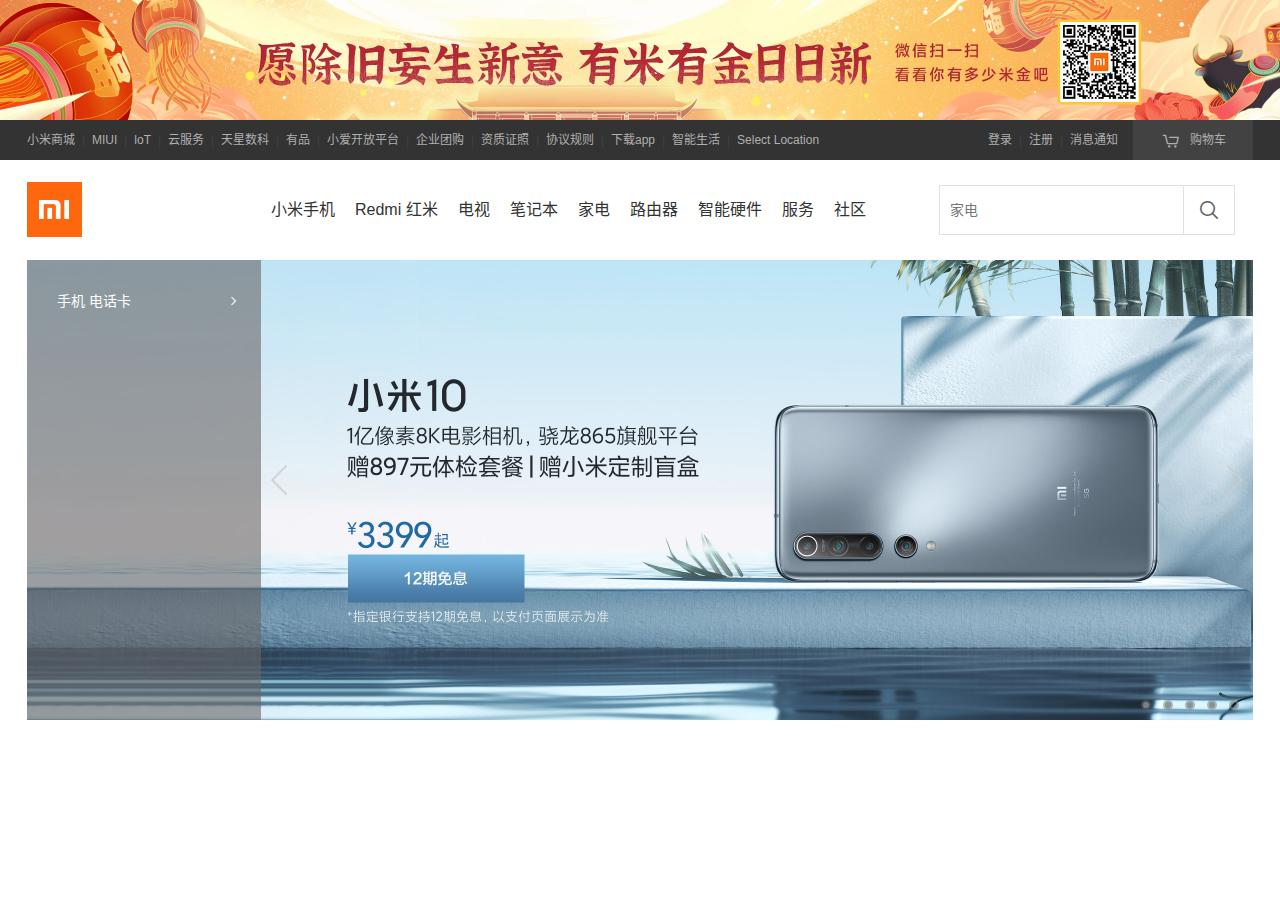
==== Practise/mi.com/index.html @ 64b7b9fe "mi.com模仿" ====
<!DOCTYPE html>
<html lang="zh-cn">
<head>
  <meta charset="UTF-8">
  <meta http-equiv="X-UA-Compatible" content="IE=edge">
  <meta name="viewport" content="width=device-width, initial-scale=1.0">
  <title>小米商城 - 小米11、Redmi Note 9、小米MIX Alpha，小米电视官方网站</title>
  <link rel="icon" href="http://s01.mifile.cn/favicon.ico" type="image/x-icon">
  <link rel="stylesheet" href="./assets/css/base.css"> 
  <link rel="stylesheet" href="./assets/css/header.css">
  <link rel="stylesheet" href="./assets/css/switch-img.css">
  <link rel="stylesheet" href="./assets/css/site-category.css">
</head>
<body>
<style>
  body{
  overflow-y: scroll;
}
</style>
  <!-- 网站顶部 -->
  <div class="header">
    <!-- 顶栏横幅 -->
    <div class="site-banners">
      <a href="javascript:void(0);"class="topbar-banners"></a>
    </div>
    <!--网站导航 -->
    <div class="site-topbar">
      <div class="container clearfix">
        <div class="topbar-nav">
          <a href="#">小米商城</a>
          <span>|</span>
          <a href="#">MIUI</a>
          <span>|</span>
          <a href="#">loT</a>
          <span>|</span>
          <a href="#">云服务</a>
          <span>|</span>
          <a href="#">天星数科</a>
          <span>|</span>
          <a href="#">有品</a>
          <span>|</span>
          <a href="#">小爱开放平台</a>
          <span>|</span>
          <a href="#">企业团购</a>
          <span>|</span>
          <a href="#">资质证照</a>
          <span>|</span>
          <a href="#">协议规则</a>
          <span>|</span>
          <a href="#" class="download-app">下载app
            <span>
              <img 
              src="./assets/images/download.png" 
              alt="download-app images"
              width="90"
              height="90"
              >
              小米商城APP
            </span>
          </a>
          <span>|</span>
          <a href="#">智能生活</a>
          <span>|</span>
          <a href="#">Select Location</a>
        </div>
        <div class="topbar-cart">
          <a href="#">
            <i class="iconfont">
              &#xe611;
            </i>
            购物车
          </a>
          <div class="cart-menu">
            <span>购物车中还没有商品，赶紧选购吧！</span>
          </div>
        </div>
        <div class="topbar-info">
          <a href="#">登录</a>
          <span>|</span>
          <a href="#">注册</a>
          <span>|</span>
          <a href="#">消息通知</a>
        </div>
      </div>
    </div>
    <!-- 网站logo及产品展示 -->
    <div class="site-header">
      <div class="container clearfix">
        <div class="site-logo">
          <a href="#" title="logo"></a>
        </div>
        <div class="header-nav">
          <ul class="nav-list clearfix">
            <li class="empty-item">
              <div class="site-category">
                <ul class="category-list">
                  <li class="category-item">
                    <a href="#" class="clearfix">手机 电话卡 
                      <i class="iconfont">&#xe65b;</i>
                    </a>
                    
                  </li>
                </ul>
              </div>
            </li>
            <li class="nav-item">
              <a href="#" class="link">小米手机</a>
              <div class="children-item">
                <div class="container">
                  <ul class="children-list">
                    <li class="child-item">
                      <a href="#">
                        <div class="child-img">
                          <img src="./assets/images/963679eaf3937351e154600ab3448460.webp" alt="">
                        </div>
                        <div class="child-text">
                          小米11
                        </div>
                        <div class="child-prices">
                          3999元起
                        </div>
                      </a>
                    </li>
                    <li class="child-item">
                      <a href="#">
                        <div class="child-img">
                          <img src="./assets/images/b11742a0be47f9d97bb6a13ea580018d.webp" alt="">
                        </div>
                        <div class="child-text">
                          小米10至尊版
                        </div>
                        <div class="child-prices">
                          5299元起
                        </div>
                      </a>
                    </li>
                    <li class="child-item">
                      <a href="#">
                        <div class="child-img">
                          <img src="./assets/images/a4a76ee684e51f0ee531ef3dc7f0aeaf.webp" alt="">
                        </div>
                        <div class="child-text">
                          小米10
                        </div>
                        <div class="child-prices">
                          3399元起
                        </div>
                      </a>
                    </li>
                    <li class="child-item">
                      <a href="#">
                        <div class="child-img">
                          <img src="./assets/images/3bf20f1df3f2e22c5b29ff07634f3c59.webp" alt="">
                        </div>
                        <div class="child-text">
                          小米10青春版5G
                        </div>
                        <div class="child-prices">
                          2099元起
                        </div>
                      </a>
                    </li>
                    <li class="child-item">
                      <a href="#">
                        <div class="child-img">
                          <img src="./assets/images/5d19da60f9f62eb2aa5dcdbd7df19f0f.webp" alt="">
                        </div>
                        <div class="child-text">
                          小米MIX Alpha
                        </div>
                        <div class="child-prices">
                          19999元起
                        </div>
                      </a>
                    </li>
                  </ul>
                </div>
              </div>
            </li>
            <li class="nav-item">
              <a href="#" class="link">Redmi 红米</a>
              <div class="children-item">
                <div class="container">
                  <ul class="children-list">
                    <li class="child-item">
                      <a href="#">
                        <div class="child-img">
                          <img src="./assets/images/584add2c9cfdb9eefe7b642bf191773a.webp" alt="">
                        </div>
                        <div class="child-text">
                          Redmi Note 9 系列
                        </div>
                        <div class="child-prices">
                          999元起
                        </div>
                      </a>
                    </li>
                    <li class="child-item">
                      <a href="#">
                        <div class="child-img">
                          <img src="./assets/images/81808cd191332114f44d8d0cb0d0813a.webp" alt="">
                        </div>
                        <div class="child-text">
                          Redmi K30S 至尊纪念版
                        </div>
                        <div class="child-prices">
                          2599元起
                        </div>
                      </a>
                    </li>
                    <li class="child-item">
                      <a href="#">
                        <div class="child-img">
                          <img src="./assets/images/31d0dc82068abcaa46464b4baa9fbbdf.webp" alt="">
                        </div>
                        <div class="child-text">
                          Redmi K30 至尊纪念版
                        </div>
                        <div class="child-prices">
                          1999元起
                        </div>
                      </a>
                    </li>
                    <li class="child-item">
                      <a href="#">
                        <div class="child-img">
                          <img src="./assets/images/7bd1b02e0329bd5c41d193f01349f991.webp" alt="">
                        </div>
                        <div class="child-text">
                          Redmi 9A
                        </div>
                        <div class="child-prices">
                          499元起
                        </div>
                      </a>
                    </li>
                    <li class="child-item">
                      <a href="#">
                        <div class="child-img">
                          <img src="./assets/images/cff2977b8aab1e43b94b2f00083f4ae1.webp" alt="">
                        </div>
                        <div class="child-text">
                          Redmi K30 系列
                        </div>
                        <div class="child-prices">
                          1299元起
                        </div>
                      </a>
                    </li>
                    <li class="child-item">
                      <a href="#">
                        <div class="child-img">
                          <img src="./assets/images/6a6548361871303764d6c66142074524.webp" alt="">
                        </div>
                        <div class="child-text">
                          Redmi 10X
                        </div>
                        <div class="child-prices">
                          999元起
                        </div>
                      </a>
                    </li>
                  </ul>
                </div>
              </div>
            </li>
            <li class="nav-item">
              <a href="#" class="link">电视</a>
              <div class="children-item">
                <div class="container">
                  <ul class="children-list">
                    <li class="child-item">
                      <a href="#">
                        <div class="child-img">
                          <img src="./assets/images/584add2c9cfdb9eefe7b642bf191773a.webp" alt="">
                        </div>
                        <div class="child-text">
                          Redmi Note 9 系列
                        </div>
                        <div class="child-prices">
                          999元起
                        </div>
                      </a>
                    </li>
                    <li class="child-item">
                      <a href="#">
                        <div class="child-img">
                          <img src="./assets/images/81808cd191332114f44d8d0cb0d0813a.webp" alt="">
                        </div>
                        <div class="child-text">
                          Redmi K30S 至尊纪念版
                        </div>
                        <div class="child-prices">
                          2599元起
                        </div>
                      </a>
                    </li>
                    <li class="child-item">
                      <a href="#">
                        <div class="child-img">
                          <img src="./assets/images/31d0dc82068abcaa46464b4baa9fbbdf.webp" alt="">
                        </div>
                        <div class="child-text">
                          Redmi K30 至尊纪念版
                        </div>
                        <div class="child-prices">
                          1999元起
                        </div>
                      </a>
                    </li>
                    <li class="child-item">
                      <a href="#">
                        <div class="child-img">
                          <img src="./assets/images/7bd1b02e0329bd5c41d193f01349f991.webp" alt="">
                        </div>
                        <div class="child-text">
                          Redmi 9A
                        </div>
                        <div class="child-prices">
                          499元起
                        </div>
                      </a>
                    </li>
                    <li class="child-item">
                      <a href="#">
                        <div class="child-img">
                          <img src="./assets/images/cff2977b8aab1e43b94b2f00083f4ae1.webp" alt="">
                        </div>
                        <div class="child-text">
                          Redmi K30 系列
                        </div>
                        <div class="child-prices">
                          1299元起
                        </div>
                      </a>
                    </li>
                    <li class="child-item">
                      <a href="#">
                        <div class="child-img">
                          <img src="./assets/images/6a6548361871303764d6c66142074524.webp" alt="">
                        </div>
                        <div class="child-text">
                          Redmi 10X
                        </div>
                        <div class="child-prices">
                          999元起
                        </div>
                      </a>
                    </li>
                  </ul>
                </div>
              </div>
            </li>
            <li class="nav-item">
              <a href="#" class="link">笔记本</a>
              <div class="children-item">
                <div class="container">
                  <ul class="children-list">
                    <li class="child-item">
                      <a href="#">
                        <div class="child-img">
                          <img src="./assets/images/584add2c9cfdb9eefe7b642bf191773a.webp" alt="">
                        </div>
                        <div class="child-text">
                          Redmi Note 9 系列
                        </div>
                        <div class="child-prices">
                          999元起
                        </div>
                      </a>
                    </li>
                    <li class="child-item">
                      <a href="#">
                        <div class="child-img">
                          <img src="./assets/images/81808cd191332114f44d8d0cb0d0813a.webp" alt="">
                        </div>
                        <div class="child-text">
                          Redmi K30S 至尊纪念版
                        </div>
                        <div class="child-prices">
                          2599元起
                        </div>
                      </a>
                    </li>
                    <li class="child-item">
                      <a href="#">
                        <div class="child-img">
                          <img src="./assets/images/31d0dc82068abcaa46464b4baa9fbbdf.webp" alt="">
                        </div>
                        <div class="child-text">
                          Redmi K30 至尊纪念版
                        </div>
                        <div class="child-prices">
                          1999元起
                        </div>
                      </a>
                    </li>
                    <li class="child-item">
                      <a href="#">
                        <div class="child-img">
                          <img src="./assets/images/7bd1b02e0329bd5c41d193f01349f991.webp" alt="">
                        </div>
                        <div class="child-text">
                          Redmi 9A
                        </div>
                        <div class="child-prices">
                          499元起
                        </div>
                      </a>
                    </li>
                    <li class="child-item">
                      <a href="#">
                        <div class="child-img">
                          <img src="./assets/images/cff2977b8aab1e43b94b2f00083f4ae1.webp" alt="">
                        </div>
                        <div class="child-text">
                          Redmi K30 系列
                        </div>
                        <div class="child-prices">
                          1299元起
                        </div>
                      </a>
                    </li>
                    <li class="child-item">
                      <a href="#">
                        <div class="child-img">
                          <img src="./assets/images/6a6548361871303764d6c66142074524.webp" alt="">
                        </div>
                        <div class="child-text">
                          Redmi 10X
                        </div>
                        <div class="child-prices">
                          999元起
                        </div>
                      </a>
                    </li>
                  </ul>
                </div>
              </div>
            </li>
            <li class="nav-item">
              <a href="#" class="link">家电</a>
              <div class="children-item">
                <div class="container">
                  <ul class="children-list">
                    <li class="child-item">
                      <a href="#">
                        <div class="child-img">
                          <img src="./assets/images/584add2c9cfdb9eefe7b642bf191773a.webp" alt="">
                        </div>
                        <div class="child-text">
                          Redmi Note 9 系列
                        </div>
                        <div class="child-prices">
                          999元起
                        </div>
                      </a>
                    </li>
                    <li class="child-item">
                      <a href="#">
                        <div class="child-img">
                          <img src="./assets/images/81808cd191332114f44d8d0cb0d0813a.webp" alt="">
                        </div>
                        <div class="child-text">
                          Redmi K30S 至尊纪念版
                        </div>
                        <div class="child-prices">
                          2599元起
                        </div>
                      </a>
                    </li>
                    <li class="child-item">
                      <a href="#">
                        <div class="child-img">
                          <img src="./assets/images/31d0dc82068abcaa46464b4baa9fbbdf.webp" alt="">
                        </div>
                        <div class="child-text">
                          Redmi K30 至尊纪念版
                        </div>
                        <div class="child-prices">
                          1999元起
                        </div>
                      </a>
                    </li>
                    <li class="child-item">
                      <a href="#">
                        <div class="child-img">
                          <img src="./assets/images/7bd1b02e0329bd5c41d193f01349f991.webp" alt="">
                        </div>
                        <div class="child-text">
                          Redmi 9A
                        </div>
                        <div class="child-prices">
                          499元起
                        </div>
                      </a>
                    </li>
                    <li class="child-item">
                      <a href="#">
                        <div class="child-img">
                          <img src="./assets/images/cff2977b8aab1e43b94b2f00083f4ae1.webp" alt="">
                        </div>
                        <div class="child-text">
                          Redmi K30 系列
                        </div>
                        <div class="child-prices">
                          1299元起
                        </div>
                      </a>
                    </li>
                    <li class="child-item">
                      <a href="#">
                        <div class="child-img">
                          <img src="./assets/images/6a6548361871303764d6c66142074524.webp" alt="">
                        </div>
                        <div class="child-text">
                          Redmi 10X
                        </div>
                        <div class="child-prices">
                          999元起
                        </div>
                      </a>
                    </li>
                  </ul>
                </div>
              </div>
            </li>
            <li class="nav-item">
              <a href="#" class="link">路由器</a>
              <div class="children-item">
                <div class="container">
                  <ul class="children-list">
                    <li class="child-item">
                      <a href="#">
                        <div class="child-img">
                          <img src="./assets/images/584add2c9cfdb9eefe7b642bf191773a.webp" alt="">
                        </div>
                        <div class="child-text">
                          Redmi Note 9 系列
                        </div>
                        <div class="child-prices">
                          999元起
                        </div>
                      </a>
                    </li>
                    <li class="child-item">
                      <a href="#">
                        <div class="child-img">
                          <img src="./assets/images/81808cd191332114f44d8d0cb0d0813a.webp" alt="">
                        </div>
                        <div class="child-text">
                          Redmi K30S 至尊纪念版
                        </div>
                        <div class="child-prices">
                          2599元起
                        </div>
                      </a>
                    </li>
                    <li class="child-item">
                      <a href="#">
                        <div class="child-img">
                          <img src="./assets/images/31d0dc82068abcaa46464b4baa9fbbdf.webp" alt="">
                        </div>
                        <div class="child-text">
                          Redmi K30 至尊纪念版
                        </div>
                        <div class="child-prices">
                          1999元起
                        </div>
                      </a>
                    </li>
                    <li class="child-item">
                      <a href="#">
                        <div class="child-img">
                          <img src="./assets/images/7bd1b02e0329bd5c41d193f01349f991.webp" alt="">
                        </div>
                        <div class="child-text">
                          Redmi 9A
                        </div>
                        <div class="child-prices">
                          499元起
                        </div>
                      </a>
                    </li>
                    <li class="child-item">
                      <a href="#">
                        <div class="child-img">
                          <img src="./assets/images/cff2977b8aab1e43b94b2f00083f4ae1.webp" alt="">
                        </div>
                        <div class="child-text">
                          Redmi K30 系列
                        </div>
                        <div class="child-prices">
                          1299元起
                        </div>
                      </a>
                    </li>
                    <li class="child-item">
                      <a href="#">
                        <div class="child-img">
                          <img src="./assets/images/6a6548361871303764d6c66142074524.webp" alt="">
                        </div>
                        <div class="child-text">
                          Redmi 10X
                        </div>
                        <div class="child-prices">
                          999元起
                        </div>
                      </a>
                    </li>
                  </ul>
                </div>
              </div>
            </li>
            <li class="nav-item">
              <a href="#" class="link">智能硬件</a>
              <div class="children-item">
                <div class="container">
                  <ul class="children-list">
                    <li class="child-item">
                      <a href="#">
                        <div class="child-img">
                          <img src="./assets/images/584add2c9cfdb9eefe7b642bf191773a.webp" alt="">
                        </div>
                        <div class="child-text">
                          Redmi Note 9 系列
                        </div>
                        <div class="child-prices">
                          999元起
                        </div>
                      </a>
                    </li>
                    <li class="child-item">
                      <a href="#">
                        <div class="child-img">
                          <img src="./assets/images/81808cd191332114f44d8d0cb0d0813a.webp" alt="">
                        </div>
                        <div class="child-text">
                          Redmi K30S 至尊纪念版
                        </div>
                        <div class="child-prices">
                          2599元起
                        </div>
                      </a>
                    </li>
                    <li class="child-item">
                      <a href="#">
                        <div class="child-img">
                          <img src="./assets/images/31d0dc82068abcaa46464b4baa9fbbdf.webp" alt="">
                        </div>
                        <div class="child-text">
                          Redmi K30 至尊纪念版
                        </div>
                        <div class="child-prices">
                          1999元起
                        </div>
                      </a>
                    </li>
                    <li class="child-item">
                      <a href="#">
                        <div class="child-img">
                          <img src="./assets/images/7bd1b02e0329bd5c41d193f01349f991.webp" alt="">
                        </div>
                        <div class="child-text">
                          Redmi 9A
                        </div>
                        <div class="child-prices">
                          499元起
                        </div>
                      </a>
                    </li>
                    <li class="child-item">
                      <a href="#">
                        <div class="child-img">
                          <img src="./assets/images/cff2977b8aab1e43b94b2f00083f4ae1.webp" alt="">
                        </div>
                        <div class="child-text">
                          Redmi K30 系列
                        </div>
                        <div class="child-prices">
                          1299元起
                        </div>
                      </a>
                    </li>
                    <li class="child-item">
                      <a href="#">
                        <div class="child-img">
                          <img src="./assets/images/6a6548361871303764d6c66142074524.webp" alt="">
                        </div>
                        <div class="child-text">
                          Redmi 10X
                        </div>
                        <div class="child-prices">
                          999元起
                        </div>
                      </a>
                    </li>
                  </ul>
                </div>
              </div>
            </li>
            <li class="nav-item">
              <a href="#" class="link">服务</a>
            </li>
            <li class="nav-item">
              <a href="#" class="link">社区</a>
            </li>
          </ul>
        </div>
        <div class="header-search">
          <form action="#" class="search-bar">
            <input type="search" name="search" id="search" class="search-input" placeholder="家电" autocomplete="off">
            <a href="#">
              <label for="" class="search-button">
                <i class="iconfont">&#xe63c;</i>
              </label>  
            </a>
            <div class="search-keyword">
              <ul>
                <li><a href="#">小米11</a></li>
                <li><a href="#">小米手机</a></li>
                <li><a href="#">洗衣机</a></li>
                <li><a href="#">投影仪</a></li>
                <li><a href="#">扫地机器人</a></li>
              </ul>
            </div>
          </form>
        </div>
      </div>
    </div>
  </div>

  <!-- 网页主体 -->
  <div class="main">
    <div class="container clearfix">
      <div class="switch-img clearfix">
        <input type="radio" name="toggle" id="toggle-1" class="toggle" checked>
        <input type="radio" name="toggle" id="toggle-2" class="toggle">
        <input type="radio" name="toggle" id="toggle-3" class="toggle">
        <input type="radio" name="toggle" id="toggle-4" class="toggle">
        <input type="radio" name="toggle" id="toggle-5" class="toggle">

        <label for="toggle-5" class="left button-1"></label>
        <label for="toggle-1" class="left button-2"></label>
        <label for="toggle-2" class="left button-3"></label>
        <label for="toggle-3" class="left button-4"></label>
        <label for="toggle-4" class="left button-5"></label>
        
        <label for="toggle-2" class="right button-1"></label>
        <label for="toggle-3" class="right button-2"></label>
        <label for="toggle-4" class="right button-3"></label>
        <label for="toggle-5" class="right button-4"></label>
        <label for="toggle-1" class="right button-5"></label>
        
        <div class="btn-group">
          <label for="toggle-1" class="switch-btn sw-btn1"></label>
          <label for="toggle-2" class="switch-btn sw-btn2"></label>
          <label for="toggle-3" class="switch-btn sw-btn3"></label>
          <label for="toggle-4" class="switch-btn sw-btn4"></label>
          <label for="toggle-5" class="switch-btn sw-btn5"></label>
        </div>
        <div class="view">
          <a href="#"><img src="./assets/images/066e8880273dfd5d64df62adb0d2206f.jpg" alt=""></a>
          <a href="#"><img src="./assets/images/85fe83512254832000635fb15f048df5.webp" alt=""></a>
          <a href="#"><img src="./assets/images/aebcb8f7d8c6ddaa754bfbb701a38cbf.webp" alt=""></a>
          <a href="#"><img src="./assets/images/28ce93203d5a18c2e8530a47992c55f4.webp" alt=""></a>
          <a href="#"><img src="./assets/images/306db5066363ec97f9fe87e532f74a6d.webp" alt=""></a>
        </div>
      </div>
    </div>
  </div>
</body>
</html>
---- Practise/mi.com/assets/css/base.css ----
body {
  margin: 0;
  font: 14px/1.5 Helvetica Neue,Helvetica,Arial,Microsoft Yahei,Hiragino Sans GB,Heiti SC,WenQuanYi Micro Hei,sans-serif;  
  background-color: #fff;
  color: #333;
  min-width: 1226px;
}

.container {
  width: 1226px;
  margin: 0 auto;
}

ul, li {
  padding: 0;
  margin: 0;
  list-style: none;
}

a {
  text-decoration: none;
  color: rgba(0, 0, 0, 0);
}

a:hover {
  text-decoration: none;
}

a:active,a:hover{
  outline: 0;
}

.clearfix::after,
.clearfix::before {
  content: '';
  display: table;
  clear: both;
}

@font-face {
  font-family: 'iconfont';
  src: url('../iconfont/iconfont.eot');
  src: url('../iconfont/?#iefix') format('embedded-opentype'),
      url('../iconfont/iconfont.woff2') format('woff2'),
      url('../iconfont/iconfont.woff') format('woff'),
      url('../iconfont/iconfont.ttf') format('truetype'),
      url('../iconfont/iconfont.svg#iconfont') format('svg');
}
.iconfont {
  font-family: "iconfont" !important;
  font-style: normal;
  font-size: inherit;
}
---- Practise/mi.com/assets/css/header.css ----
.site-banners{
  position: relative;
  width: 100%;
  height: 120px;
}
.site-banners .topbar-banners{
  position: absolute;
  width: 100%;
  height: 120px;
  background-image: url(../images/49aa1df3471f88dd2235db8a40785977.jpg);
  background-repeat: no-repeat;
  background-size: auto 120px;
  background-position: 50%;
}

.site-topbar{
  position: relative;
  z-index: 30;
  height: 40px;
  color: #b0b0b0;
  background-color: #333;
  font-size: 12px;
}
.topbar-nav{
  float: left;
  height: 40px;
  line-height: 40px;
}
.topbar-nav a,
.topbar-info a{
  color: #b0b0b0;
  display: inline-block;
  line-height: 40px;
}
.topbar-nav a:hover,
.topbar-info a:hover{
  color: #fff;
}
.topbar-nav span,
.topbar-info span{
  margin: 0.3em;
  color: #424242;
}
.download-app{
  position: relative;
}
.download-app::before{
  content: "";
  display: none;
  position: absolute;
  bottom: 0;
  left: 50%;
  width: 0;
  height: 0;
  margin-left: -8px;
  border-width: 0 8px 8px;
  border-style: solid;
  border-color: rgba(0,0,0,0) rgba(0,0,0,0) #fff;
}
.download-app:hover::before{
  display: block;
}
.download-app span{
  position: absolute;
  top: 40px;
  left: 50%;
  width: 124px;
  height: 0;
  background-color: #fff;
  margin-left: -55px;
  box-shadow: 0 1px 5px #aaa;
  text-align: center;
  font-size: 14px;
  color: #333;
  line-height: 1;
  overflow: hidden;
  transition: height .3s;
}
.download-app:hover span{
  height: 148px;
  overflow: visible;
}
.download-app span img{
  display: block;
  margin: 18px auto 12px;
}

.topbar-info{
  float: right;
  height: 40px;
  line-height: 40px;
}

.topbar-cart{
  position: relative;
  float: right;
  width: 120px;
  height: 40px;
  margin-left: 15px;
  line-height: 40px;
}
.topbar-cart a{
  position: relative;
  z-index: 30px;
  display: block;
  height: 40px;
  text-align: center;
  color: #b0b0b0;
  background-color: #424242;
  transition: all .2s;
}
.topbar-cart a:hover{
  color: #ff6700;
  background-color: #fff;
}
.topbar-cart i{
  margin-right: 4px;
  font-size: 20px;
  line-height: 20px;
  vertical-align: -4px;
}
.cart-menu{
  width: 316px;
  height: 0;
  text-align: center;
  position: absolute;
  right: 0;
  transition: all .3s;
  box-shadow: 0 2px 10px rgb(0 0 0 / 15%);
  overflow: hidden;
}
.topbar-cart a:hover ~ .cart-menu{
  height: 100px;
  color: #333;
}
.cart-menu span{
  display: block;
  padding: 20px 0 20px;
  margin: 0 20px 20px 20px;
}

.site-header{
  position: relative;
  z-index: 20;
}
.site-logo{
  float: left;
  width: 62px;
  height: 55px;
  margin-top: 22px;
}
.site-logo a{
  position: relative;
  display: block;
  width: 55px;
  height: 55px;
  background-color: #ff670f;
  overflow: hidden;
}
.site-logo a::before,
.site-logo a::after{
  content: "";
  display: block;
  width: 55px;
  height: 55px;
  position: absolute;
  top: 0;
  left: 0;
  transition: all .3s;
}
.site-logo a::before{
  background: url(../images/mi-home.png) no-repeat 50% 50%;
  opacity: 1;
  margin-left: -55px;
}
.site-logo a::after{
  background: url(../images/mi-logo.png) no-repeat 50% 50%;
  opacity: 1;
}

.site-logo a:hover::before{
  margin-left: 0px;
}
.site-logo a:hover::after{
  margin-left: +55px;
}

.header-nav{
  float: left;
  width: 850px;
}
.nav-list{
  float: left;
  width: 820px;
  height: 88px;
  margin: 0;
  padding: 12px 0 0 30px;
  font-size: 16px;
}
.empty-item,
.nav-item{
  float: left;
  vertical-align: top;
}
.empty-item{
  width: 142px;
  height: 88px;
}
.link{
  display: block;
  padding: 26px 10px 38px;
  color: #333;
  transition: color .3s;
}
.link:hover{
  color: #ff670f;
}
.children-item{
  display: block;
  position: absolute;
  z-index: 20;
  top: 100px;
  left: 0;
  width: 100%;
  height: 0;
  box-shadow: 0 0 0 rgb(0 0 0 / 0%);
  transition: all .3s;
  overflow: hidden;
  background-color: #fff;
}
.nav-item:hover .children-item{
  border-top: 1px solid #e0e0e0;
  box-shadow: 0 3px 4px rgb(0 0 0 / 18%);
  height: 229px;
}
.children-list{
  font-size: 12px;
}
.child-item{
  position: relative;
  float: left;
  width: 180px;
  padding: 35px 12px 0;
  text-align: center;
}
.child-item a{
  color: #757575;
}
.child-img{
  width: 160px;
  height: 110px;
  margin: 0 auto 16px;
  text-align: center;
}
.child-img img{
  width: 160px;
  height: 110px;
}
.child-text{
  margin: 0;
  line-height: 20px;
}
.child-prices{
  margin: 0;
  line-height: 20px;
  color: #ff6700;
}
.child-item::before{
  content: "";
  position: absolute;
  left: 0;
  top: 35px;
  z-index: 1;
  width: 1px;
  height: 100px;
  background-color: #e0e0e0;
}
.child-item:first-child::before{
  background-color: rgb(0 0 0 / 0%);
}
.header-search{
  float: left;
  width: 296px;
  margin-top: 25px;
}
.search-bar{
  position: relative;
  width: 296px;
  height: 50px;
  z-index: 20px;
}
.search-input,
.search-button{
  position: absolute;
  top: 0;
  border: 1px solid #e0e0e0;
  outline: 0;
  transition: all .3s;
}
.search-input{
  z-index: 1;
  width: 223px;
  height: 48px;
  padding: 0 10px;
  font-size: 14px;
  line-height: 48px;
  right: 51px;
  box-sizing: content-box;
}
.search-button{
  z-index: 2;
  width: 52px;
  height: 50px;
  font-size: 24px;
  line-height: 46px;
  padding: 1px 6px;
  background-color: #fff;
  color: #616161;
  right: 0;
  box-sizing: border-box;
  text-align: center;
}
.search-button:hover{
  background-color: #ff6700;
  color: #fff;
}
.search-input:hover,
.search-bar .search-input:hover ~ a .search-button{
  border-color: rgb(176, 176, 176);
}
.search-input:focus,
.search-bar .search-input:focus ~ a .search-button,
.search-bar .search-input:focus ~ .search-keyword{
  border-color: #ff6700;
}
.search-keyword{
  position: absolute;
  z-index: 20;
  left: 0;
  top: 50px;
  border: 1px solid #e0e0e0;
  border-top: 0;
  background-color: #fff;
  width: 243px;
  display: none;
}
.search-keyword a{
  color: #424242;
  font-size: 12px;
  display: block;
  padding: 6px 15px;
  position: relative;
  z-index: 40;
}
.search-keyword a:hover{
  background-color: #FAFAFA;
}
.search-input:focus ~ .search-keyword{
  display: block;
}
---- Practise/mi.com/assets/css/switch-img.css ----
.switch-img{
  position: relative;
  z-index: 10;
}
.view{
  height: 460px;
}
.view img{
  width: 1226px;
  height: 460px;
  position: absolute;
  top: 0;
  left: 0;
  opacity: 0;
  transition: 1s;
}
.toggle{
  display: none;
}
.btn-group{
  position: absolute;
  z-index: 20;
  right: 10px;
  top: 435px;
}
.switch-btn{
  display: inline-block;
  width: 6px;
  height: 6px;
  border: 2px solid #fff;
  border-color: hsla(0, 0%, 100%, .3);
  background-color: rgba(0, 0, 0, .4);
  border-radius: 999px;
  margin: 0 4px;
  opacity: 1;
  cursor: pointer;
}
.left,
.right{
  display: none;
  width: 40px;
  height: 70px;
  box-sizing: border-box;
  position: absolute;
  top: 40%;
  z-index: 10;
  cursor: pointer;
}
.left{
  left: 234px;
  background: url("../images/icon-slides.png") no-repeat -84px 50%;
  background-clip: content-box;
}
.right{
  right: 0;
  background: url("../images/icon-slides.png") no-repeat -125px 50%;
  background-clip: content-box;
}
.left:hover{
  background-position: 0 50%;
}
.right:hover{
  background-position: -42px 50%;
}

#toggle-1:checked~.view a:nth-child(1) img {
  opacity: 1;
}

#toggle-2:checked~.view a:nth-child(2) img {
  opacity: 1;
}

#toggle-3:checked~.view a:nth-child(3) img {
  opacity: 1;
}

#toggle-4:checked~.view a:nth-child(4) img {
  opacity: 1;
}

#toggle-5:checked~.view a:nth-child(5) img {
  opacity: 1;
}

#toggle-1:checked~.button-1{
  display: block;
}
#toggle-2:checked~.button-2{
  display: block;
}
#toggle-3:checked~.button-3{
  display: block;
}
#toggle-4:checked~.button-4{
  display: block;
}
#toggle-5:checked~.button-5{
  display: block;
}
#toggle-6:checked~.button-6{
  display: block;
}

.switch-btn:hover{
  background-color: hsla(0, 0%, 100%, .4);
  border-color: rgba(0, 0, 0, .4);
}

#toggle-1:checked ~ .btn-group .sw-btn1{
  background-color: hsla(0, 0%, 100%, .4);
  border-color: rgba(0, 0, 0, .4);
}
#toggle-2:checked ~ .btn-group .sw-btn2{
  background-color: hsla(0, 0%, 100%, .4);
  border-color: rgba(0, 0, 0, .4);
}
#toggle-3:checked ~ .btn-group .sw-btn3{
  background-color: hsla(0, 0%, 100%, .4);
  border-color: rgba(0, 0, 0, .4);
}
#toggle-4:checked ~ .btn-group .sw-btn4{
  background-color: hsla(0, 0%, 100%, .4);
  border-color: rgba(0, 0, 0, .4);
}
#toggle-5:checked ~ .btn-group .sw-btn5{
  background-color: hsla(0, 0%, 100%, .4);
  border-color: rgba(0, 0, 0, .4);
}
---- Practise/mi.com/assets/css/site-category.css ----
.empty-item{
  position: relative;
}
.site-category{
  position: absolute;
  top: 88px;
  left: -92px;
  z-index: 20;
  width: 234px;
  height: 460px;
  font-size: 14px;
}
.category-list{
  height: 420px;
  border: 0;
  color: #fff;
  background: rgba(105, 101, 101, .6);
  padding: 20px 0;
}
.category-item a{
  display: block;
  height: 42px;
  color: #fff;
  padding-left: 30px;
  line-height: 42px;
  background-color: rgba(0, 0, 0, 0);
  transition: background-color .2s;
}
.category-item a i{
  float: right;
  margin-right: 20px;
  font-size: 16px;
}
.category-item a:hover{
  background-color: #ff6700;
}
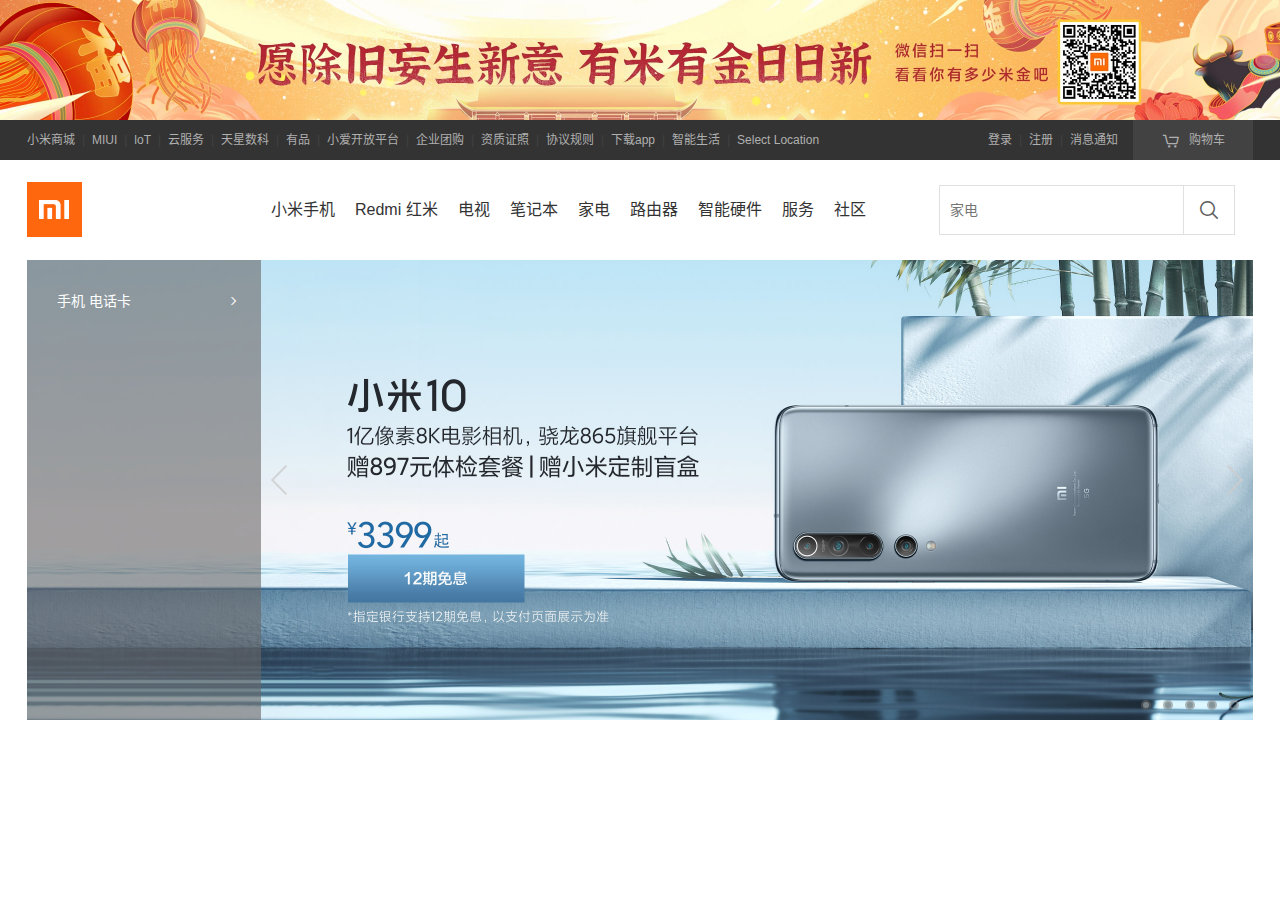
==== commit 98bcb998: "âtopbar-cart bug" ====
--- a/Practise/mi.com/index.html
+++ b/Practise/mi.com/index.html
@@ -65,14 +65,12 @@
         </div>
         <div class="topbar-cart">
           <a href="#">
-            <i class="iconfont">
-              &#xe611;
-            </i>
-            购物车
+            <i class="iconfont">&#xe611;</i>
+            <span>购物车</span> 
+            <div class="cart-menu">
+              <span>购物车中还没有商品，赶紧选购吧！</span>
+            </div>
           </a>
-          <div class="cart-menu">
-            <span>购物车中还没有商品，赶紧选购吧！</span>
-          </div>
         </div>
         <div class="topbar-info">
           <a href="#">登录</a>
@@ -95,7 +93,8 @@
               <div class="site-category">
                 <ul class="category-list">
                   <li class="category-item">
-                    <a href="#" class="clearfix">手机 电话卡 
+                    <a href="#" class="clearfix">
+                      <span>手机 电话卡</span>  
                       <i class="iconfont">&#xe65b;</i>
                     </a>
                     
--- a/Practise/mi.com/assets/css/header.css
+++ b/Practise/mi.com/assets/css/header.css
@@ -101,7 +101,7 @@
 }
 .topbar-cart a{
   position: relative;
-  z-index: 30px;
+  z-index: 30;
   display: block;
   height: 40px;
   text-align: center;
@@ -111,7 +111,6 @@
 }
 .topbar-cart a:hover{
   color: #ff6700;
-  background-color: #fff;
 }
 .topbar-cart i{
   margin-right: 4px;
@@ -128,8 +127,9 @@
   transition: all .3s;
   box-shadow: 0 2px 10px rgb(0 0 0 / 15%);
   overflow: hidden;
-}
-.topbar-cart a:hover ~ .cart-menu{
+  background-color: #fff;
+}
+.topbar-cart a:hover .cart-menu{
   height: 100px;
   color: #333;
 }
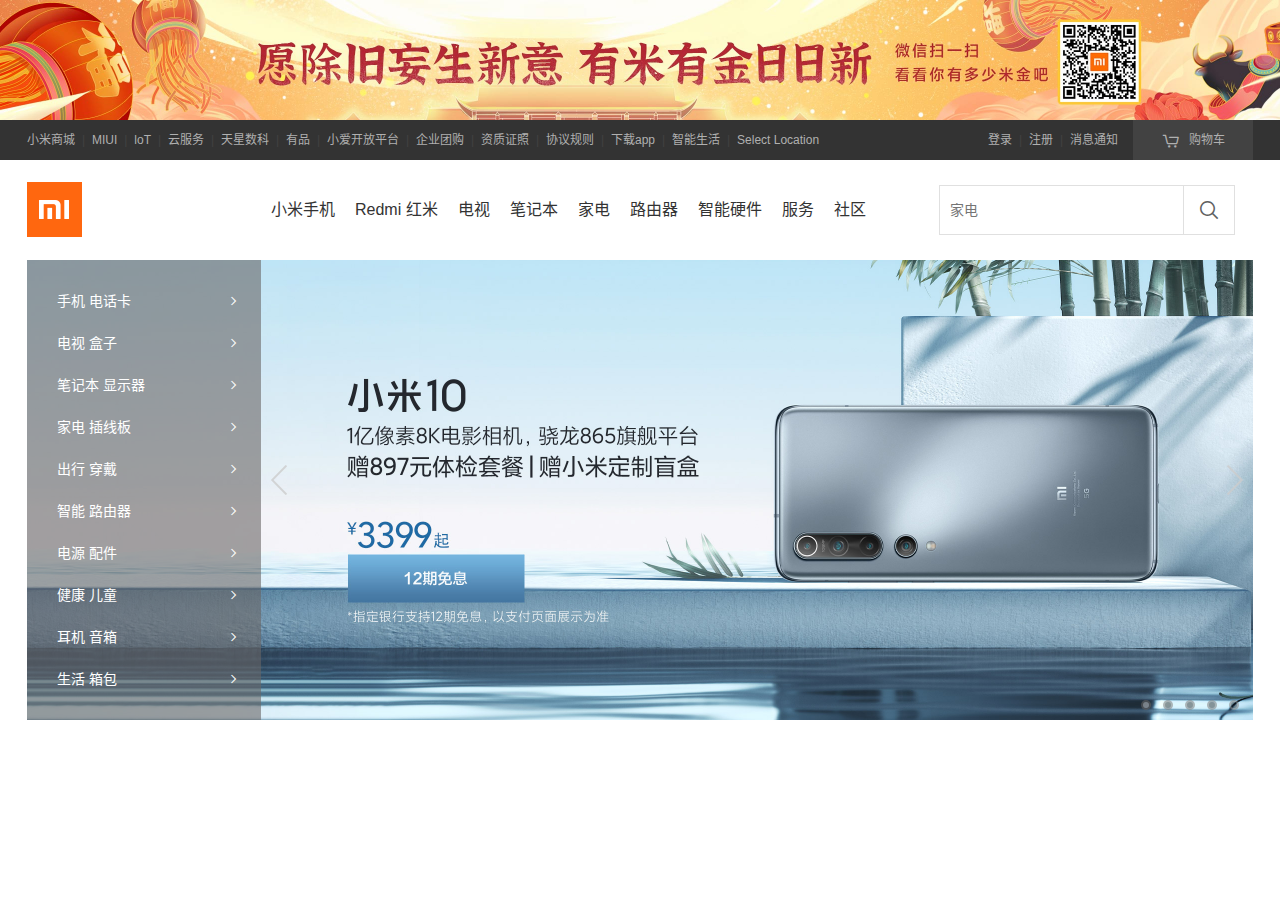
==== commit 4a3ac003: "site-category list" ====
--- a/Practise/mi.com/index.html
+++ b/Practise/mi.com/index.html
@@ -97,7 +97,1486 @@
                       <span>手机 电话卡</span>  
                       <i class="iconfont">&#xe65b;</i>
                     </a>
-                    
+                    <div class="category-col">
+                      <ul class="col-item">
+                        <li class="col-list">
+                          <a href="#" class="clearfix">
+                            <img src="./assets/images/a51c1afa4db8e47e62fad1f6fa4a8970.webp" alt="">
+                            <span class="text">小米11</span>
+                          </a>
+                        </li>
+                        <li class="col-list">
+                          <a href="#" class="clearfix">
+                            <img src="./assets/images/5ca871528d3420622f21f25be7aba58c.webp" alt="">
+                            <span class="text">小米10 至尊版纪念版</span>
+                          </a>
+                        </li>
+                        <li class="col-list">
+                          <a href="#" class="clearfix">
+                            <img src="./assets/images/4a7a4f24061860901f724b6ba6d75fd9.webp" alt="">
+                            <span class="text">小米10</span>
+                          </a>
+                        </li>
+                        <li class="col-list">
+                          <a href="#" class="clearfix">
+                            <img src="./assets/images/cc563c76a7383d8030d1c23f31c60cb9.webp" alt="">
+                            <span class="text">小米10 青春版</span>
+                          </a>
+                        </li>
+                        <li class="col-list">
+                          <a href="#" class="clearfix">
+                            <img src="./assets/images/69a0df49cff71107977bbe3b48af15fa.webp" alt="">
+                            <span class="text">Redmi K30S 至尊纪念版</span>
+                          </a>
+                        </li>
+                        <li class="col-list">
+                          <a href="#" class="clearfix">
+                            <img src="./assets/images/8ade0163e9fdbd92a4b7d7ee3aeab905.jpg" alt="">
+                            <span class="text">小米云服务</span>
+                          </a>
+                        </li>
+                      </ul>
+                      <ul class="col-item">
+                        <li class="col-list">
+                          <a href="#" class="clearfix">
+                            <img src="./assets/images/a51c1afa4db8e47e62fad1f6fa4a8970.webp" alt="">
+                            <span class="text">小米11</span>
+                          </a>
+                        </li>
+                        <li class="col-list">
+                          <a href="#" class="clearfix">
+                            <img src="./assets/images/5ca871528d3420622f21f25be7aba58c.webp" alt="">
+                            <span class="text">小米10 至尊版纪念版</span>
+                          </a>
+                        </li>
+                        <li class="col-list">
+                          <a href="#" class="clearfix">
+                            <img src="./assets/images/4a7a4f24061860901f724b6ba6d75fd9.webp" alt="">
+                            <span class="text">小米10</span>
+                          </a>
+                        </li>
+                        <li class="col-list">
+                          <a href="#" class="clearfix">
+                            <img src="./assets/images/cc563c76a7383d8030d1c23f31c60cb9.webp" alt="">
+                            <span class="text">小米10 青春版</span>
+                          </a>
+                        </li>
+                        <li class="col-list">
+                          <a href="#" class="clearfix">
+                            <img src="./assets/images/69a0df49cff71107977bbe3b48af15fa.webp" alt="">
+                            <span class="text">Redmi K30S 至尊纪念版</span>
+                          </a>
+                        </li>
+                        <li class="col-list">
+                          <a href="#" class="clearfix">
+                            <img src="./assets/images/8ade0163e9fdbd92a4b7d7ee3aeab905.jpg" alt="">
+                            <span class="text">小米云服务</span>
+                          </a>
+                        </li>
+                      </ul>
+                      <ul class="col-item">
+                        <li class="col-list">
+                          <a href="#" class="clearfix">
+                            <img src="./assets/images/a51c1afa4db8e47e62fad1f6fa4a8970.webp" alt="">
+                            <span class="text">小米11</span>
+                          </a>
+                        </li>
+                        <li class="col-list">
+                          <a href="#" class="clearfix">
+                            <img src="./assets/images/5ca871528d3420622f21f25be7aba58c.webp" alt="">
+                            <span class="text">小米10 至尊版纪念版</span>
+                          </a>
+                        </li>
+                        <li class="col-list">
+                          <a href="#" class="clearfix">
+                            <img src="./assets/images/4a7a4f24061860901f724b6ba6d75fd9.webp" alt="">
+                            <span class="text">小米10</span>
+                          </a>
+                        </li>
+                        <li class="col-list">
+                          <a href="#" class="clearfix">
+                            <img src="./assets/images/cc563c76a7383d8030d1c23f31c60cb9.webp" alt="">
+                            <span class="text">小米10 青春版</span>
+                          </a>
+                        </li>
+                        <li class="col-list">
+                          <a href="#" class="clearfix">
+                            <img src="./assets/images/69a0df49cff71107977bbe3b48af15fa.webp" alt="">
+                            <span class="text">Redmi K30S 至尊纪念版</span>
+                          </a>
+                        </li>
+                        <li class="col-list">
+                          <a href="#" class="clearfix">
+                            <img src="./assets/images/8ade0163e9fdbd92a4b7d7ee3aeab905.jpg" alt="">
+                            <span class="text">小米云服务</span>
+                          </a>
+                        </li>
+                      </ul>
+                      <ul class="col-item">
+                        <li class="col-list">
+                          <a href="#" class="clearfix">
+                            <img src="./assets/images/a51c1afa4db8e47e62fad1f6fa4a8970.webp" alt="">
+                            <span class="text">小米11</span>
+                          </a>
+                        </li>
+                        <li class="col-list">
+                          <a href="#" class="clearfix">
+                            <img src="./assets/images/5ca871528d3420622f21f25be7aba58c.webp" alt="">
+                            <span class="text">小米10 至尊版纪念版</span>
+                          </a>
+                        </li>
+                        <li class="col-list">
+                          <a href="#" class="clearfix">
+                            <img src="./assets/images/4a7a4f24061860901f724b6ba6d75fd9.webp" alt="">
+                            <span class="text">小米10</span>
+                          </a>
+                        </li>
+                        <li class="col-list">
+                          <a href="#" class="clearfix">
+                            <img src="./assets/images/cc563c76a7383d8030d1c23f31c60cb9.webp" alt="">
+                            <span class="text">小米10 青春版</span>
+                          </a>
+                        </li>
+                        <li class="col-list">
+                          <a href="#" class="clearfix">
+                            <img src="./assets/images/69a0df49cff71107977bbe3b48af15fa.webp" alt="">
+                            <span class="text">Redmi K30S 至尊纪念版</span>
+                          </a>
+                        </li>
+                        <li class="col-list">
+                          <a href="#" class="clearfix">
+                            <img src="./assets/images/8ade0163e9fdbd92a4b7d7ee3aeab905.jpg" alt="">
+                            <span class="text">小米云服务</span>
+                          </a>
+                        </li>
+                      </ul>
+                    </div>
+                  </li>
+                  <li class="category-item">
+                    <a href="#" class="clearfix">
+                      <span>电视 盒子</span>  
+                      <i class="iconfont">&#xe65b;</i>
+                    </a>
+                    <div class="category-col">
+                      <ul class="col-item">
+                        <li class="col-list">
+                          <a href="#" class="clearfix">
+                            <img src="./assets/images/a51c1afa4db8e47e62fad1f6fa4a8970.webp" alt="">
+                            <span class="text">小米11</span>
+                          </a>
+                        </li>
+                        <li class="col-list">
+                          <a href="#" class="clearfix">
+                            <img src="./assets/images/5ca871528d3420622f21f25be7aba58c.webp" alt="">
+                            <span class="text">小米10 至尊版纪念版</span>
+                          </a>
+                        </li>
+                        <li class="col-list">
+                          <a href="#" class="clearfix">
+                            <img src="./assets/images/4a7a4f24061860901f724b6ba6d75fd9.webp" alt="">
+                            <span class="text">小米10</span>
+                          </a>
+                        </li>
+                        <li class="col-list">
+                          <a href="#" class="clearfix">
+                            <img src="./assets/images/cc563c76a7383d8030d1c23f31c60cb9.webp" alt="">
+                            <span class="text">小米10 青春版</span>
+                          </a>
+                        </li>
+                        <li class="col-list">
+                          <a href="#" class="clearfix">
+                            <img src="./assets/images/69a0df49cff71107977bbe3b48af15fa.webp" alt="">
+                            <span class="text">Redmi K30S 至尊纪念版</span>
+                          </a>
+                        </li>
+                        <li class="col-list">
+                          <a href="#" class="clearfix">
+                            <img src="./assets/images/8ade0163e9fdbd92a4b7d7ee3aeab905.jpg" alt="">
+                            <span class="text">小米云服务</span>
+                          </a>
+                        </li>
+                      </ul>
+                      <ul class="col-item">
+                        <li class="col-list">
+                          <a href="#" class="clearfix">
+                            <img src="./assets/images/a51c1afa4db8e47e62fad1f6fa4a8970.webp" alt="">
+                            <span class="text">小米11</span>
+                          </a>
+                        </li>
+                        <li class="col-list">
+                          <a href="#" class="clearfix">
+                            <img src="./assets/images/5ca871528d3420622f21f25be7aba58c.webp" alt="">
+                            <span class="text">小米10 至尊版纪念版</span>
+                          </a>
+                        </li>
+                        <li class="col-list">
+                          <a href="#" class="clearfix">
+                            <img src="./assets/images/4a7a4f24061860901f724b6ba6d75fd9.webp" alt="">
+                            <span class="text">小米10</span>
+                          </a>
+                        </li>
+                        <li class="col-list">
+                          <a href="#" class="clearfix">
+                            <img src="./assets/images/cc563c76a7383d8030d1c23f31c60cb9.webp" alt="">
+                            <span class="text">小米10 青春版</span>
+                          </a>
+                        </li>
+                        <li class="col-list">
+                          <a href="#" class="clearfix">
+                            <img src="./assets/images/69a0df49cff71107977bbe3b48af15fa.webp" alt="">
+                            <span class="text">Redmi K30S 至尊纪念版</span>
+                          </a>
+                        </li>
+                        <li class="col-list">
+                          <a href="#" class="clearfix">
+                            <img src="./assets/images/8ade0163e9fdbd92a4b7d7ee3aeab905.jpg" alt="">
+                            <span class="text">小米云服务</span>
+                          </a>
+                        </li>
+                      </ul>
+                      <ul class="col-item">
+                        <li class="col-list">
+                          <a href="#" class="clearfix">
+                            <img src="./assets/images/a51c1afa4db8e47e62fad1f6fa4a8970.webp" alt="">
+                            <span class="text">小米11</span>
+                          </a>
+                        </li>
+                        <li class="col-list">
+                          <a href="#" class="clearfix">
+                            <img src="./assets/images/5ca871528d3420622f21f25be7aba58c.webp" alt="">
+                            <span class="text">小米10 至尊版纪念版</span>
+                          </a>
+                        </li>
+                        <li class="col-list">
+                          <a href="#" class="clearfix">
+                            <img src="./assets/images/4a7a4f24061860901f724b6ba6d75fd9.webp" alt="">
+                            <span class="text">小米10</span>
+                          </a>
+                        </li>
+                        <li class="col-list">
+                          <a href="#" class="clearfix">
+                            <img src="./assets/images/cc563c76a7383d8030d1c23f31c60cb9.webp" alt="">
+                            <span class="text">小米10 青春版</span>
+                          </a>
+                        </li>
+                        <li class="col-list">
+                          <a href="#" class="clearfix">
+                            <img src="./assets/images/69a0df49cff71107977bbe3b48af15fa.webp" alt="">
+                            <span class="text">Redmi K30S 至尊纪念版</span>
+                          </a>
+                        </li>
+                        <li class="col-list">
+                          <a href="#" class="clearfix">
+                            <img src="./assets/images/8ade0163e9fdbd92a4b7d7ee3aeab905.jpg" alt="">
+                            <span class="text">小米云服务</span>
+                          </a>
+                        </li>
+                      </ul>
+                      <ul class="col-item">
+                        <li class="col-list">
+                          <a href="#" class="clearfix">
+                            <img src="./assets/images/a51c1afa4db8e47e62fad1f6fa4a8970.webp" alt="">
+                            <span class="text">小米11</span>
+                          </a>
+                        </li>
+                        <li class="col-list">
+                          <a href="#" class="clearfix">
+                            <img src="./assets/images/5ca871528d3420622f21f25be7aba58c.webp" alt="">
+                            <span class="text">小米10 至尊版纪念版</span>
+                          </a>
+                        </li>
+                        <li class="col-list">
+                          <a href="#" class="clearfix">
+                            <img src="./assets/images/4a7a4f24061860901f724b6ba6d75fd9.webp" alt="">
+                            <span class="text">小米10</span>
+                          </a>
+                        </li>
+                        <li class="col-list">
+                          <a href="#" class="clearfix">
+                            <img src="./assets/images/cc563c76a7383d8030d1c23f31c60cb9.webp" alt="">
+                            <span class="text">小米10 青春版</span>
+                          </a>
+                        </li>
+                        <li class="col-list">
+                          <a href="#" class="clearfix">
+                            <img src="./assets/images/69a0df49cff71107977bbe3b48af15fa.webp" alt="">
+                            <span class="text">Redmi K30S 至尊纪念版</span>
+                          </a>
+                        </li>
+                        <li class="col-list">
+                          <a href="#" class="clearfix">
+                            <img src="./assets/images/8ade0163e9fdbd92a4b7d7ee3aeab905.jpg" alt="">
+                            <span class="text">小米云服务</span>
+                          </a>
+                        </li>
+                      </ul>
+                    </div>
+                  </li>
+                  <li class="category-item">
+                    <a href="#" class="clearfix">
+                      <span>笔记本 显示器</span>  
+                      <i class="iconfont">&#xe65b;</i>
+                    </a>
+                    <div class="category-col">
+                      <ul class="col-item">
+                        <li class="col-list">
+                          <a href="#" class="clearfix">
+                            <img src="./assets/images/a51c1afa4db8e47e62fad1f6fa4a8970.webp" alt="">
+                            <span class="text">小米11</span>
+                          </a>
+                        </li>
+                        <li class="col-list">
+                          <a href="#" class="clearfix">
+                            <img src="./assets/images/5ca871528d3420622f21f25be7aba58c.webp" alt="">
+                            <span class="text">小米10 至尊版纪念版</span>
+                          </a>
+                        </li>
+                        <li class="col-list">
+                          <a href="#" class="clearfix">
+                            <img src="./assets/images/4a7a4f24061860901f724b6ba6d75fd9.webp" alt="">
+                            <span class="text">小米10</span>
+                          </a>
+                        </li>
+                        <li class="col-list">
+                          <a href="#" class="clearfix">
+                            <img src="./assets/images/cc563c76a7383d8030d1c23f31c60cb9.webp" alt="">
+                            <span class="text">小米10 青春版</span>
+                          </a>
+                        </li>
+                        <li class="col-list">
+                          <a href="#" class="clearfix">
+                            <img src="./assets/images/69a0df49cff71107977bbe3b48af15fa.webp" alt="">
+                            <span class="text">Redmi K30S 至尊纪念版</span>
+                          </a>
+                        </li>
+                        <li class="col-list">
+                          <a href="#" class="clearfix">
+                            <img src="./assets/images/8ade0163e9fdbd92a4b7d7ee3aeab905.jpg" alt="">
+                            <span class="text">小米云服务</span>
+                          </a>
+                        </li>
+                      </ul>
+                      <ul class="col-item">
+                        <li class="col-list">
+                          <a href="#" class="clearfix">
+                            <img src="./assets/images/a51c1afa4db8e47e62fad1f6fa4a8970.webp" alt="">
+                            <span class="text">小米11</span>
+                          </a>
+                        </li>
+                        <li class="col-list">
+                          <a href="#" class="clearfix">
+                            <img src="./assets/images/5ca871528d3420622f21f25be7aba58c.webp" alt="">
+                            <span class="text">小米10 至尊版纪念版</span>
+                          </a>
+                        </li>
+                        <li class="col-list">
+                          <a href="#" class="clearfix">
+                            <img src="./assets/images/4a7a4f24061860901f724b6ba6d75fd9.webp" alt="">
+                            <span class="text">小米10</span>
+                          </a>
+                        </li>
+                        <li class="col-list">
+                          <a href="#" class="clearfix">
+                            <img src="./assets/images/cc563c76a7383d8030d1c23f31c60cb9.webp" alt="">
+                            <span class="text">小米10 青春版</span>
+                          </a>
+                        </li>
+                        <li class="col-list">
+                          <a href="#" class="clearfix">
+                            <img src="./assets/images/69a0df49cff71107977bbe3b48af15fa.webp" alt="">
+                            <span class="text">Redmi K30S 至尊纪念版</span>
+                          </a>
+                        </li>
+                        <li class="col-list">
+                          <a href="#" class="clearfix">
+                            <img src="./assets/images/8ade0163e9fdbd92a4b7d7ee3aeab905.jpg" alt="">
+                            <span class="text">小米云服务</span>
+                          </a>
+                        </li>
+                      </ul>
+                      <ul class="col-item">
+                        <li class="col-list">
+                          <a href="#" class="clearfix">
+                            <img src="./assets/images/a51c1afa4db8e47e62fad1f6fa4a8970.webp" alt="">
+                            <span class="text">小米11</span>
+                          </a>
+                        </li>
+                        <li class="col-list">
+                          <a href="#" class="clearfix">
+                            <img src="./assets/images/5ca871528d3420622f21f25be7aba58c.webp" alt="">
+                            <span class="text">小米10 至尊版纪念版</span>
+                          </a>
+                        </li>
+                        <li class="col-list">
+                          <a href="#" class="clearfix">
+                            <img src="./assets/images/4a7a4f24061860901f724b6ba6d75fd9.webp" alt="">
+                            <span class="text">小米10</span>
+                          </a>
+                        </li>
+                        <li class="col-list">
+                          <a href="#" class="clearfix">
+                            <img src="./assets/images/cc563c76a7383d8030d1c23f31c60cb9.webp" alt="">
+                            <span class="text">小米10 青春版</span>
+                          </a>
+                        </li>
+                        <li class="col-list">
+                          <a href="#" class="clearfix">
+                            <img src="./assets/images/69a0df49cff71107977bbe3b48af15fa.webp" alt="">
+                            <span class="text">Redmi K30S 至尊纪念版</span>
+                          </a>
+                        </li>
+                        <li class="col-list">
+                          <a href="#" class="clearfix">
+                            <img src="./assets/images/8ade0163e9fdbd92a4b7d7ee3aeab905.jpg" alt="">
+                            <span class="text">小米云服务</span>
+                          </a>
+                        </li>
+                      </ul>
+                    </div>
+                  </li>
+                  <li class="category-item">
+                    <a href="#" class="clearfix">
+                      <span>家电 插线板</span>  
+                      <i class="iconfont">&#xe65b;</i>
+                    </a>
+                    <div class="category-col">
+                      <ul class="col-item">
+                        <li class="col-list">
+                          <a href="#" class="clearfix">
+                            <img src="./assets/images/a51c1afa4db8e47e62fad1f6fa4a8970.webp" alt="">
+                            <span class="text">小米11</span>
+                          </a>
+                        </li>
+                        <li class="col-list">
+                          <a href="#" class="clearfix">
+                            <img src="./assets/images/5ca871528d3420622f21f25be7aba58c.webp" alt="">
+                            <span class="text">小米10 至尊版纪念版</span>
+                          </a>
+                        </li>
+                        <li class="col-list">
+                          <a href="#" class="clearfix">
+                            <img src="./assets/images/4a7a4f24061860901f724b6ba6d75fd9.webp" alt="">
+                            <span class="text">小米10</span>
+                          </a>
+                        </li>
+                        <li class="col-list">
+                          <a href="#" class="clearfix">
+                            <img src="./assets/images/cc563c76a7383d8030d1c23f31c60cb9.webp" alt="">
+                            <span class="text">小米10 青春版</span>
+                          </a>
+                        </li>
+                        <li class="col-list">
+                          <a href="#" class="clearfix">
+                            <img src="./assets/images/69a0df49cff71107977bbe3b48af15fa.webp" alt="">
+                            <span class="text">Redmi K30S 至尊纪念版</span>
+                          </a>
+                        </li>
+                        <li class="col-list">
+                          <a href="#" class="clearfix">
+                            <img src="./assets/images/8ade0163e9fdbd92a4b7d7ee3aeab905.jpg" alt="">
+                            <span class="text">小米云服务</span>
+                          </a>
+                        </li>
+                      </ul>
+                      <ul class="col-item">
+                        <li class="col-list">
+                          <a href="#" class="clearfix">
+                            <img src="./assets/images/a51c1afa4db8e47e62fad1f6fa4a8970.webp" alt="">
+                            <span class="text">小米11</span>
+                          </a>
+                        </li>
+                        <li class="col-list">
+                          <a href="#" class="clearfix">
+                            <img src="./assets/images/5ca871528d3420622f21f25be7aba58c.webp" alt="">
+                            <span class="text">小米10 至尊版纪念版</span>
+                          </a>
+                        </li>
+                        <li class="col-list">
+                          <a href="#" class="clearfix">
+                            <img src="./assets/images/4a7a4f24061860901f724b6ba6d75fd9.webp" alt="">
+                            <span class="text">小米10</span>
+                          </a>
+                        </li>
+                        <li class="col-list">
+                          <a href="#" class="clearfix">
+                            <img src="./assets/images/cc563c76a7383d8030d1c23f31c60cb9.webp" alt="">
+                            <span class="text">小米10 青春版</span>
+                          </a>
+                        </li>
+                        <li class="col-list">
+                          <a href="#" class="clearfix">
+                            <img src="./assets/images/69a0df49cff71107977bbe3b48af15fa.webp" alt="">
+                            <span class="text">Redmi K30S 至尊纪念版</span>
+                          </a>
+                        </li>
+                        <li class="col-list">
+                          <a href="#" class="clearfix">
+                            <img src="./assets/images/8ade0163e9fdbd92a4b7d7ee3aeab905.jpg" alt="">
+                            <span class="text">小米云服务</span>
+                          </a>
+                        </li>
+                      </ul>
+                      <ul class="col-item">
+                        <li class="col-list">
+                          <a href="#" class="clearfix">
+                            <img src="./assets/images/a51c1afa4db8e47e62fad1f6fa4a8970.webp" alt="">
+                            <span class="text">小米11</span>
+                          </a>
+                        </li>
+                        <li class="col-list">
+                          <a href="#" class="clearfix">
+                            <img src="./assets/images/5ca871528d3420622f21f25be7aba58c.webp" alt="">
+                            <span class="text">小米10 至尊版纪念版</span>
+                          </a>
+                        </li>
+                        <li class="col-list">
+                          <a href="#" class="clearfix">
+                            <img src="./assets/images/4a7a4f24061860901f724b6ba6d75fd9.webp" alt="">
+                            <span class="text">小米10</span>
+                          </a>
+                        </li>
+                        <li class="col-list">
+                          <a href="#" class="clearfix">
+                            <img src="./assets/images/cc563c76a7383d8030d1c23f31c60cb9.webp" alt="">
+                            <span class="text">小米10 青春版</span>
+                          </a>
+                        </li>
+                        <li class="col-list">
+                          <a href="#" class="clearfix">
+                            <img src="./assets/images/69a0df49cff71107977bbe3b48af15fa.webp" alt="">
+                            <span class="text">Redmi K30S 至尊纪念版</span>
+                          </a>
+                        </li>
+                        <li class="col-list">
+                          <a href="#" class="clearfix">
+                            <img src="./assets/images/8ade0163e9fdbd92a4b7d7ee3aeab905.jpg" alt="">
+                            <span class="text">小米云服务</span>
+                          </a>
+                        </li>
+                      </ul>
+                      <ul class="col-item">
+                        <li class="col-list">
+                          <a href="#" class="clearfix">
+                            <img src="./assets/images/a51c1afa4db8e47e62fad1f6fa4a8970.webp" alt="">
+                            <span class="text">小米11</span>
+                          </a>
+                        </li>
+                        <li class="col-list">
+                          <a href="#" class="clearfix">
+                            <img src="./assets/images/5ca871528d3420622f21f25be7aba58c.webp" alt="">
+                            <span class="text">小米10 至尊版纪念版</span>
+                          </a>
+                        </li>
+                        <li class="col-list">
+                          <a href="#" class="clearfix">
+                            <img src="./assets/images/4a7a4f24061860901f724b6ba6d75fd9.webp" alt="">
+                            <span class="text">小米10</span>
+                          </a>
+                        </li>
+                        <li class="col-list">
+                          <a href="#" class="clearfix">
+                            <img src="./assets/images/cc563c76a7383d8030d1c23f31c60cb9.webp" alt="">
+                            <span class="text">小米10 青春版</span>
+                          </a>
+                        </li>
+                        <li class="col-list">
+                          <a href="#" class="clearfix">
+                            <img src="./assets/images/69a0df49cff71107977bbe3b48af15fa.webp" alt="">
+                            <span class="text">Redmi K30S 至尊纪念版</span>
+                          </a>
+                        </li>
+                        <li class="col-list">
+                          <a href="#" class="clearfix">
+                            <img src="./assets/images/8ade0163e9fdbd92a4b7d7ee3aeab905.jpg" alt="">
+                            <span class="text">小米云服务</span>
+                          </a>
+                        </li>
+                      </ul>
+                    </div>
+                  </li>
+                  <li class="category-item">
+                    <a href="#" class="clearfix">
+                      <span>出行 穿戴</span>  
+                      <i class="iconfont">&#xe65b;</i>
+                    </a>
+                    <div class="category-col">
+                      <ul class="col-item">
+                        <li class="col-list">
+                          <a href="#" class="clearfix">
+                            <img src="./assets/images/a51c1afa4db8e47e62fad1f6fa4a8970.webp" alt="">
+                            <span class="text">小米11</span>
+                          </a>
+                        </li>
+                        <li class="col-list">
+                          <a href="#" class="clearfix">
+                            <img src="./assets/images/5ca871528d3420622f21f25be7aba58c.webp" alt="">
+                            <span class="text">小米10 至尊版纪念版</span>
+                          </a>
+                        </li>
+                        <li class="col-list">
+                          <a href="#" class="clearfix">
+                            <img src="./assets/images/4a7a4f24061860901f724b6ba6d75fd9.webp" alt="">
+                            <span class="text">小米10</span>
+                          </a>
+                        </li>
+                        <li class="col-list">
+                          <a href="#" class="clearfix">
+                            <img src="./assets/images/cc563c76a7383d8030d1c23f31c60cb9.webp" alt="">
+                            <span class="text">小米10 青春版</span>
+                          </a>
+                        </li>
+                        <li class="col-list">
+                          <a href="#" class="clearfix">
+                            <img src="./assets/images/69a0df49cff71107977bbe3b48af15fa.webp" alt="">
+                            <span class="text">Redmi K30S 至尊纪念版</span>
+                          </a>
+                        </li>
+                        <li class="col-list">
+                          <a href="#" class="clearfix">
+                            <img src="./assets/images/8ade0163e9fdbd92a4b7d7ee3aeab905.jpg" alt="">
+                            <span class="text">小米云服务</span>
+                          </a>
+                        </li>
+                      </ul>
+                      <ul class="col-item">
+                        <li class="col-list">
+                          <a href="#" class="clearfix">
+                            <img src="./assets/images/a51c1afa4db8e47e62fad1f6fa4a8970.webp" alt="">
+                            <span class="text">小米11</span>
+                          </a>
+                        </li>
+                        <li class="col-list">
+                          <a href="#" class="clearfix">
+                            <img src="./assets/images/5ca871528d3420622f21f25be7aba58c.webp" alt="">
+                            <span class="text">小米10 至尊版纪念版</span>
+                          </a>
+                        </li>
+                        <li class="col-list">
+                          <a href="#" class="clearfix">
+                            <img src="./assets/images/4a7a4f24061860901f724b6ba6d75fd9.webp" alt="">
+                            <span class="text">小米10</span>
+                          </a>
+                        </li>
+                        <li class="col-list">
+                          <a href="#" class="clearfix">
+                            <img src="./assets/images/cc563c76a7383d8030d1c23f31c60cb9.webp" alt="">
+                            <span class="text">小米10 青春版</span>
+                          </a>
+                        </li>
+                        <li class="col-list">
+                          <a href="#" class="clearfix">
+                            <img src="./assets/images/69a0df49cff71107977bbe3b48af15fa.webp" alt="">
+                            <span class="text">Redmi K30S 至尊纪念版</span>
+                          </a>
+                        </li>
+                        <li class="col-list">
+                          <a href="#" class="clearfix">
+                            <img src="./assets/images/8ade0163e9fdbd92a4b7d7ee3aeab905.jpg" alt="">
+                            <span class="text">小米云服务</span>
+                          </a>
+                        </li>
+                      </ul>
+                      <ul class="col-item">
+                        <li class="col-list">
+                          <a href="#" class="clearfix">
+                            <img src="./assets/images/a51c1afa4db8e47e62fad1f6fa4a8970.webp" alt="">
+                            <span class="text">小米11</span>
+                          </a>
+                        </li>
+                        <li class="col-list">
+                          <a href="#" class="clearfix">
+                            <img src="./assets/images/5ca871528d3420622f21f25be7aba58c.webp" alt="">
+                            <span class="text">小米10 至尊版纪念版</span>
+                          </a>
+                        </li>
+                        <li class="col-list">
+                          <a href="#" class="clearfix">
+                            <img src="./assets/images/4a7a4f24061860901f724b6ba6d75fd9.webp" alt="">
+                            <span class="text">小米10</span>
+                          </a>
+                        </li>
+                        <li class="col-list">
+                          <a href="#" class="clearfix">
+                            <img src="./assets/images/cc563c76a7383d8030d1c23f31c60cb9.webp" alt="">
+                            <span class="text">小米10 青春版</span>
+                          </a>
+                        </li>
+                        <li class="col-list">
+                          <a href="#" class="clearfix">
+                            <img src="./assets/images/69a0df49cff71107977bbe3b48af15fa.webp" alt="">
+                            <span class="text">Redmi K30S 至尊纪念版</span>
+                          </a>
+                        </li>
+                        <li class="col-list">
+                          <a href="#" class="clearfix">
+                            <img src="./assets/images/8ade0163e9fdbd92a4b7d7ee3aeab905.jpg" alt="">
+                            <span class="text">小米云服务</span>
+                          </a>
+                        </li>
+                      </ul>
+                    </div>
+                  </li>
+                  <li class="category-item">
+                    <a href="#" class="clearfix">
+                      <span>智能 路由器</span>  
+                      <i class="iconfont">&#xe65b;</i>
+                    </a>
+                    <div class="category-col">
+                      <ul class="col-item">
+                        <li class="col-list">
+                          <a href="#" class="clearfix">
+                            <img src="./assets/images/a51c1afa4db8e47e62fad1f6fa4a8970.webp" alt="">
+                            <span class="text">小米11</span>
+                          </a>
+                        </li>
+                        <li class="col-list">
+                          <a href="#" class="clearfix">
+                            <img src="./assets/images/5ca871528d3420622f21f25be7aba58c.webp" alt="">
+                            <span class="text">小米10 至尊版纪念版</span>
+                          </a>
+                        </li>
+                        <li class="col-list">
+                          <a href="#" class="clearfix">
+                            <img src="./assets/images/4a7a4f24061860901f724b6ba6d75fd9.webp" alt="">
+                            <span class="text">小米10</span>
+                          </a>
+                        </li>
+                        <li class="col-list">
+                          <a href="#" class="clearfix">
+                            <img src="./assets/images/cc563c76a7383d8030d1c23f31c60cb9.webp" alt="">
+                            <span class="text">小米10 青春版</span>
+                          </a>
+                        </li>
+                        <li class="col-list">
+                          <a href="#" class="clearfix">
+                            <img src="./assets/images/69a0df49cff71107977bbe3b48af15fa.webp" alt="">
+                            <span class="text">Redmi K30S 至尊纪念版</span>
+                          </a>
+                        </li>
+                        <li class="col-list">
+                          <a href="#" class="clearfix">
+                            <img src="./assets/images/8ade0163e9fdbd92a4b7d7ee3aeab905.jpg" alt="">
+                            <span class="text">小米云服务</span>
+                          </a>
+                        </li>
+                      </ul>
+                      <ul class="col-item">
+                        <li class="col-list">
+                          <a href="#" class="clearfix">
+                            <img src="./assets/images/a51c1afa4db8e47e62fad1f6fa4a8970.webp" alt="">
+                            <span class="text">小米11</span>
+                          </a>
+                        </li>
+                        <li class="col-list">
+                          <a href="#" class="clearfix">
+                            <img src="./assets/images/5ca871528d3420622f21f25be7aba58c.webp" alt="">
+                            <span class="text">小米10 至尊版纪念版</span>
+                          </a>
+                        </li>
+                        <li class="col-list">
+                          <a href="#" class="clearfix">
+                            <img src="./assets/images/4a7a4f24061860901f724b6ba6d75fd9.webp" alt="">
+                            <span class="text">小米10</span>
+                          </a>
+                        </li>
+                        <li class="col-list">
+                          <a href="#" class="clearfix">
+                            <img src="./assets/images/cc563c76a7383d8030d1c23f31c60cb9.webp" alt="">
+                            <span class="text">小米10 青春版</span>
+                          </a>
+                        </li>
+                        <li class="col-list">
+                          <a href="#" class="clearfix">
+                            <img src="./assets/images/69a0df49cff71107977bbe3b48af15fa.webp" alt="">
+                            <span class="text">Redmi K30S 至尊纪念版</span>
+                          </a>
+                        </li>
+                        <li class="col-list">
+                          <a href="#" class="clearfix">
+                            <img src="./assets/images/8ade0163e9fdbd92a4b7d7ee3aeab905.jpg" alt="">
+                            <span class="text">小米云服务</span>
+                          </a>
+                        </li>
+                      </ul>
+                      <ul class="col-item">
+                        <li class="col-list">
+                          <a href="#" class="clearfix">
+                            <img src="./assets/images/a51c1afa4db8e47e62fad1f6fa4a8970.webp" alt="">
+                            <span class="text">小米11</span>
+                          </a>
+                        </li>
+                        <li class="col-list">
+                          <a href="#" class="clearfix">
+                            <img src="./assets/images/5ca871528d3420622f21f25be7aba58c.webp" alt="">
+                            <span class="text">小米10 至尊版纪念版</span>
+                          </a>
+                        </li>
+                        <li class="col-list">
+                          <a href="#" class="clearfix">
+                            <img src="./assets/images/4a7a4f24061860901f724b6ba6d75fd9.webp" alt="">
+                            <span class="text">小米10</span>
+                          </a>
+                        </li>
+                        <li class="col-list">
+                          <a href="#" class="clearfix">
+                            <img src="./assets/images/cc563c76a7383d8030d1c23f31c60cb9.webp" alt="">
+                            <span class="text">小米10 青春版</span>
+                          </a>
+                        </li>
+                        <li class="col-list">
+                          <a href="#" class="clearfix">
+                            <img src="./assets/images/69a0df49cff71107977bbe3b48af15fa.webp" alt="">
+                            <span class="text">Redmi K30S 至尊纪念版</span>
+                          </a>
+                        </li>
+                        <li class="col-list">
+                          <a href="#" class="clearfix">
+                            <img src="./assets/images/8ade0163e9fdbd92a4b7d7ee3aeab905.jpg" alt="">
+                            <span class="text">小米云服务</span>
+                          </a>
+                        </li>
+                      </ul>
+                      <ul class="col-item">
+                        <li class="col-list">
+                          <a href="#" class="clearfix">
+                            <img src="./assets/images/a51c1afa4db8e47e62fad1f6fa4a8970.webp" alt="">
+                            <span class="text">小米11</span>
+                          </a>
+                        </li>
+                        <li class="col-list">
+                          <a href="#" class="clearfix">
+                            <img src="./assets/images/5ca871528d3420622f21f25be7aba58c.webp" alt="">
+                            <span class="text">小米10 至尊版纪念版</span>
+                          </a>
+                        </li>
+                        <li class="col-list">
+                          <a href="#" class="clearfix">
+                            <img src="./assets/images/4a7a4f24061860901f724b6ba6d75fd9.webp" alt="">
+                            <span class="text">小米10</span>
+                          </a>
+                        </li>
+                        <li class="col-list">
+                          <a href="#" class="clearfix">
+                            <img src="./assets/images/cc563c76a7383d8030d1c23f31c60cb9.webp" alt="">
+                            <span class="text">小米10 青春版</span>
+                          </a>
+                        </li>
+                        <li class="col-list">
+                          <a href="#" class="clearfix">
+                            <img src="./assets/images/69a0df49cff71107977bbe3b48af15fa.webp" alt="">
+                            <span class="text">Redmi K30S 至尊纪念版</span>
+                          </a>
+                        </li>
+                        <li class="col-list">
+                          <a href="#" class="clearfix">
+                            <img src="./assets/images/8ade0163e9fdbd92a4b7d7ee3aeab905.jpg" alt="">
+                            <span class="text">小米云服务</span>
+                          </a>
+                        </li>
+                      </ul>
+                    </div>
+                  </li>
+                  <li class="category-item">
+                    <a href="#" class="clearfix">
+                      <span>电源 配件</span>  
+                      <i class="iconfont">&#xe65b;</i>
+                    </a>
+                    <div class="category-col">
+                      <ul class="col-item">
+                        <li class="col-list">
+                          <a href="#" class="clearfix">
+                            <img src="./assets/images/a51c1afa4db8e47e62fad1f6fa4a8970.webp" alt="">
+                            <span class="text">小米11</span>
+                          </a>
+                        </li>
+                        <li class="col-list">
+                          <a href="#" class="clearfix">
+                            <img src="./assets/images/5ca871528d3420622f21f25be7aba58c.webp" alt="">
+                            <span class="text">小米10 至尊版纪念版</span>
+                          </a>
+                        </li>
+                        <li class="col-list">
+                          <a href="#" class="clearfix">
+                            <img src="./assets/images/4a7a4f24061860901f724b6ba6d75fd9.webp" alt="">
+                            <span class="text">小米10</span>
+                          </a>
+                        </li>
+                        <li class="col-list">
+                          <a href="#" class="clearfix">
+                            <img src="./assets/images/cc563c76a7383d8030d1c23f31c60cb9.webp" alt="">
+                            <span class="text">小米10 青春版</span>
+                          </a>
+                        </li>
+                        <li class="col-list">
+                          <a href="#" class="clearfix">
+                            <img src="./assets/images/69a0df49cff71107977bbe3b48af15fa.webp" alt="">
+                            <span class="text">Redmi K30S 至尊纪念版</span>
+                          </a>
+                        </li>
+                        <li class="col-list">
+                          <a href="#" class="clearfix">
+                            <img src="./assets/images/8ade0163e9fdbd92a4b7d7ee3aeab905.jpg" alt="">
+                            <span class="text">小米云服务</span>
+                          </a>
+                        </li>
+                      </ul>
+                      <ul class="col-item">
+                        <li class="col-list">
+                          <a href="#" class="clearfix">
+                            <img src="./assets/images/a51c1afa4db8e47e62fad1f6fa4a8970.webp" alt="">
+                            <span class="text">小米11</span>
+                          </a>
+                        </li>
+                        <li class="col-list">
+                          <a href="#" class="clearfix">
+                            <img src="./assets/images/5ca871528d3420622f21f25be7aba58c.webp" alt="">
+                            <span class="text">小米10 至尊版纪念版</span>
+                          </a>
+                        </li>
+                        <li class="col-list">
+                          <a href="#" class="clearfix">
+                            <img src="./assets/images/4a7a4f24061860901f724b6ba6d75fd9.webp" alt="">
+                            <span class="text">小米10</span>
+                          </a>
+                        </li>
+                        <li class="col-list">
+                          <a href="#" class="clearfix">
+                            <img src="./assets/images/cc563c76a7383d8030d1c23f31c60cb9.webp" alt="">
+                            <span class="text">小米10 青春版</span>
+                          </a>
+                        </li>
+                        <li class="col-list">
+                          <a href="#" class="clearfix">
+                            <img src="./assets/images/69a0df49cff71107977bbe3b48af15fa.webp" alt="">
+                            <span class="text">Redmi K30S 至尊纪念版</span>
+                          </a>
+                        </li>
+                        <li class="col-list">
+                          <a href="#" class="clearfix">
+                            <img src="./assets/images/8ade0163e9fdbd92a4b7d7ee3aeab905.jpg" alt="">
+                            <span class="text">小米云服务</span>
+                          </a>
+                        </li>
+                      </ul>
+                      <ul class="col-item">
+                        <li class="col-list">
+                          <a href="#" class="clearfix">
+                            <img src="./assets/images/a51c1afa4db8e47e62fad1f6fa4a8970.webp" alt="">
+                            <span class="text">小米11</span>
+                          </a>
+                        </li>
+                        <li class="col-list">
+                          <a href="#" class="clearfix">
+                            <img src="./assets/images/5ca871528d3420622f21f25be7aba58c.webp" alt="">
+                            <span class="text">小米10 至尊版纪念版</span>
+                          </a>
+                        </li>
+                        <li class="col-list">
+                          <a href="#" class="clearfix">
+                            <img src="./assets/images/4a7a4f24061860901f724b6ba6d75fd9.webp" alt="">
+                            <span class="text">小米10</span>
+                          </a>
+                        </li>
+                        <li class="col-list">
+                          <a href="#" class="clearfix">
+                            <img src="./assets/images/cc563c76a7383d8030d1c23f31c60cb9.webp" alt="">
+                            <span class="text">小米10 青春版</span>
+                          </a>
+                        </li>
+                        <li class="col-list">
+                          <a href="#" class="clearfix">
+                            <img src="./assets/images/69a0df49cff71107977bbe3b48af15fa.webp" alt="">
+                            <span class="text">Redmi K30S 至尊纪念版</span>
+                          </a>
+                        </li>
+                        <li class="col-list">
+                          <a href="#" class="clearfix">
+                            <img src="./assets/images/8ade0163e9fdbd92a4b7d7ee3aeab905.jpg" alt="">
+                            <span class="text">小米云服务</span>
+                          </a>
+                        </li>
+                      </ul>
+                      <ul class="col-item">
+                        <li class="col-list">
+                          <a href="#" class="clearfix">
+                            <img src="./assets/images/a51c1afa4db8e47e62fad1f6fa4a8970.webp" alt="">
+                            <span class="text">小米11</span>
+                          </a>
+                        </li>
+                        <li class="col-list">
+                          <a href="#" class="clearfix">
+                            <img src="./assets/images/5ca871528d3420622f21f25be7aba58c.webp" alt="">
+                            <span class="text">小米10 至尊版纪念版</span>
+                          </a>
+                        </li>
+                        <li class="col-list">
+                          <a href="#" class="clearfix">
+                            <img src="./assets/images/4a7a4f24061860901f724b6ba6d75fd9.webp" alt="">
+                            <span class="text">小米10</span>
+                          </a>
+                        </li>
+                        <li class="col-list">
+                          <a href="#" class="clearfix">
+                            <img src="./assets/images/cc563c76a7383d8030d1c23f31c60cb9.webp" alt="">
+                            <span class="text">小米10 青春版</span>
+                          </a>
+                        </li>
+                        <li class="col-list">
+                          <a href="#" class="clearfix">
+                            <img src="./assets/images/69a0df49cff71107977bbe3b48af15fa.webp" alt="">
+                            <span class="text">Redmi K30S 至尊纪念版</span>
+                          </a>
+                        </li>
+                        <li class="col-list">
+                          <a href="#" class="clearfix">
+                            <img src="./assets/images/8ade0163e9fdbd92a4b7d7ee3aeab905.jpg" alt="">
+                            <span class="text">小米云服务</span>
+                          </a>
+                        </li>
+                      </ul>
+                    </div>
+                  </li>
+                  <li class="category-item">
+                    <a href="#" class="clearfix">
+                      <span>健康 儿童</span>  
+                      <i class="iconfont">&#xe65b;</i>
+                    </a>
+                    <div class="category-col">
+                      <ul class="col-item">
+                        <li class="col-list">
+                          <a href="#" class="clearfix">
+                            <img src="./assets/images/a51c1afa4db8e47e62fad1f6fa4a8970.webp" alt="">
+                            <span class="text">小米11</span>
+                          </a>
+                        </li>
+                        <li class="col-list">
+                          <a href="#" class="clearfix">
+                            <img src="./assets/images/5ca871528d3420622f21f25be7aba58c.webp" alt="">
+                            <span class="text">小米10 至尊版纪念版</span>
+                          </a>
+                        </li>
+                        <li class="col-list">
+                          <a href="#" class="clearfix">
+                            <img src="./assets/images/4a7a4f24061860901f724b6ba6d75fd9.webp" alt="">
+                            <span class="text">小米10</span>
+                          </a>
+                        </li>
+                        <li class="col-list">
+                          <a href="#" class="clearfix">
+                            <img src="./assets/images/cc563c76a7383d8030d1c23f31c60cb9.webp" alt="">
+                            <span class="text">小米10 青春版</span>
+                          </a>
+                        </li>
+                        <li class="col-list">
+                          <a href="#" class="clearfix">
+                            <img src="./assets/images/69a0df49cff71107977bbe3b48af15fa.webp" alt="">
+                            <span class="text">Redmi K30S 至尊纪念版</span>
+                          </a>
+                        </li>
+                        <li class="col-list">
+                          <a href="#" class="clearfix">
+                            <img src="./assets/images/8ade0163e9fdbd92a4b7d7ee3aeab905.jpg" alt="">
+                            <span class="text">小米云服务</span>
+                          </a>
+                        </li>
+                      </ul>
+                      <ul class="col-item">
+                        <li class="col-list">
+                          <a href="#" class="clearfix">
+                            <img src="./assets/images/a51c1afa4db8e47e62fad1f6fa4a8970.webp" alt="">
+                            <span class="text">小米11</span>
+                          </a>
+                        </li>
+                        <li class="col-list">
+                          <a href="#" class="clearfix">
+                            <img src="./assets/images/5ca871528d3420622f21f25be7aba58c.webp" alt="">
+                            <span class="text">小米10 至尊版纪念版</span>
+                          </a>
+                        </li>
+                        <li class="col-list">
+                          <a href="#" class="clearfix">
+                            <img src="./assets/images/4a7a4f24061860901f724b6ba6d75fd9.webp" alt="">
+                            <span class="text">小米10</span>
+                          </a>
+                        </li>
+                        <li class="col-list">
+                          <a href="#" class="clearfix">
+                            <img src="./assets/images/cc563c76a7383d8030d1c23f31c60cb9.webp" alt="">
+                            <span class="text">小米10 青春版</span>
+                          </a>
+                        </li>
+                        <li class="col-list">
+                          <a href="#" class="clearfix">
+                            <img src="./assets/images/69a0df49cff71107977bbe3b48af15fa.webp" alt="">
+                            <span class="text">Redmi K30S 至尊纪念版</span>
+                          </a>
+                        </li>
+                        <li class="col-list">
+                          <a href="#" class="clearfix">
+                            <img src="./assets/images/8ade0163e9fdbd92a4b7d7ee3aeab905.jpg" alt="">
+                            <span class="text">小米云服务</span>
+                          </a>
+                        </li>
+                      </ul>
+                      <ul class="col-item">
+                        <li class="col-list">
+                          <a href="#" class="clearfix">
+                            <img src="./assets/images/a51c1afa4db8e47e62fad1f6fa4a8970.webp" alt="">
+                            <span class="text">小米11</span>
+                          </a>
+                        </li>
+                        <li class="col-list">
+                          <a href="#" class="clearfix">
+                            <img src="./assets/images/5ca871528d3420622f21f25be7aba58c.webp" alt="">
+                            <span class="text">小米10 至尊版纪念版</span>
+                          </a>
+                        </li>
+                        <li class="col-list">
+                          <a href="#" class="clearfix">
+                            <img src="./assets/images/4a7a4f24061860901f724b6ba6d75fd9.webp" alt="">
+                            <span class="text">小米10</span>
+                          </a>
+                        </li>
+                        <li class="col-list">
+                          <a href="#" class="clearfix">
+                            <img src="./assets/images/cc563c76a7383d8030d1c23f31c60cb9.webp" alt="">
+                            <span class="text">小米10 青春版</span>
+                          </a>
+                        </li>
+                        <li class="col-list">
+                          <a href="#" class="clearfix">
+                            <img src="./assets/images/69a0df49cff71107977bbe3b48af15fa.webp" alt="">
+                            <span class="text">Redmi K30S 至尊纪念版</span>
+                          </a>
+                        </li>
+                        <li class="col-list">
+                          <a href="#" class="clearfix">
+                            <img src="./assets/images/8ade0163e9fdbd92a4b7d7ee3aeab905.jpg" alt="">
+                            <span class="text">小米云服务</span>
+                          </a>
+                        </li>
+                      </ul>
+                      <ul class="col-item">
+                        <li class="col-list">
+                          <a href="#" class="clearfix">
+                            <img src="./assets/images/a51c1afa4db8e47e62fad1f6fa4a8970.webp" alt="">
+                            <span class="text">小米11</span>
+                          </a>
+                        </li>
+                        <li class="col-list">
+                          <a href="#" class="clearfix">
+                            <img src="./assets/images/5ca871528d3420622f21f25be7aba58c.webp" alt="">
+                            <span class="text">小米10 至尊版纪念版</span>
+                          </a>
+                        </li>
+                        <li class="col-list">
+                          <a href="#" class="clearfix">
+                            <img src="./assets/images/4a7a4f24061860901f724b6ba6d75fd9.webp" alt="">
+                            <span class="text">小米10</span>
+                          </a>
+                        </li>
+                        <li class="col-list">
+                          <a href="#" class="clearfix">
+                            <img src="./assets/images/cc563c76a7383d8030d1c23f31c60cb9.webp" alt="">
+                            <span class="text">小米10 青春版</span>
+                          </a>
+                        </li>
+                        <li class="col-list">
+                          <a href="#" class="clearfix">
+                            <img src="./assets/images/69a0df49cff71107977bbe3b48af15fa.webp" alt="">
+                            <span class="text">Redmi K30S 至尊纪念版</span>
+                          </a>
+                        </li>
+                        <li class="col-list">
+                          <a href="#" class="clearfix">
+                            <img src="./assets/images/8ade0163e9fdbd92a4b7d7ee3aeab905.jpg" alt="">
+                            <span class="text">小米云服务</span>
+                          </a>
+                        </li>
+                      </ul>
+                    </div>
+                  </li>
+                  <li class="category-item">
+                    <a href="#" class="clearfix">
+                      <span>耳机 音箱</span>  
+                      <i class="iconfont">&#xe65b;</i>
+                    </a>
+                    <div class="category-col">
+                      <ul class="col-item">
+                        <li class="col-list">
+                          <a href="#" class="clearfix">
+                            <img src="./assets/images/a51c1afa4db8e47e62fad1f6fa4a8970.webp" alt="">
+                            <span class="text">小米11</span>
+                          </a>
+                        </li>
+                        <li class="col-list">
+                          <a href="#" class="clearfix">
+                            <img src="./assets/images/5ca871528d3420622f21f25be7aba58c.webp" alt="">
+                            <span class="text">小米10 至尊版纪念版</span>
+                          </a>
+                        </li>
+                        <li class="col-list">
+                          <a href="#" class="clearfix">
+                            <img src="./assets/images/4a7a4f24061860901f724b6ba6d75fd9.webp" alt="">
+                            <span class="text">小米10</span>
+                          </a>
+                        </li>
+                        <li class="col-list">
+                          <a href="#" class="clearfix">
+                            <img src="./assets/images/cc563c76a7383d8030d1c23f31c60cb9.webp" alt="">
+                            <span class="text">小米10 青春版</span>
+                          </a>
+                        </li>
+                        <li class="col-list">
+                          <a href="#" class="clearfix">
+                            <img src="./assets/images/69a0df49cff71107977bbe3b48af15fa.webp" alt="">
+                            <span class="text">Redmi K30S 至尊纪念版</span>
+                          </a>
+                        </li>
+                        <li class="col-list">
+                          <a href="#" class="clearfix">
+                            <img src="./assets/images/8ade0163e9fdbd92a4b7d7ee3aeab905.jpg" alt="">
+                            <span class="text">小米云服务</span>
+                          </a>
+                        </li>
+                      </ul>
+                      <ul class="col-item">
+                        <li class="col-list">
+                          <a href="#" class="clearfix">
+                            <img src="./assets/images/a51c1afa4db8e47e62fad1f6fa4a8970.webp" alt="">
+                            <span class="text">小米11</span>
+                          </a>
+                        </li>
+                        <li class="col-list">
+                          <a href="#" class="clearfix">
+                            <img src="./assets/images/5ca871528d3420622f21f25be7aba58c.webp" alt="">
+                            <span class="text">小米10 至尊版纪念版</span>
+                          </a>
+                        </li>
+                        <li class="col-list">
+                          <a href="#" class="clearfix">
+                            <img src="./assets/images/4a7a4f24061860901f724b6ba6d75fd9.webp" alt="">
+                            <span class="text">小米10</span>
+                          </a>
+                        </li>
+                        <li class="col-list">
+                          <a href="#" class="clearfix">
+                            <img src="./assets/images/cc563c76a7383d8030d1c23f31c60cb9.webp" alt="">
+                            <span class="text">小米10 青春版</span>
+                          </a>
+                        </li>
+                        <li class="col-list">
+                          <a href="#" class="clearfix">
+                            <img src="./assets/images/69a0df49cff71107977bbe3b48af15fa.webp" alt="">
+                            <span class="text">Redmi K30S 至尊纪念版</span>
+                          </a>
+                        </li>
+                        <li class="col-list">
+                          <a href="#" class="clearfix">
+                            <img src="./assets/images/8ade0163e9fdbd92a4b7d7ee3aeab905.jpg" alt="">
+                            <span class="text">小米云服务</span>
+                          </a>
+                        </li>
+                      </ul>
+                      <ul class="col-item">
+                        <li class="col-list">
+                          <a href="#" class="clearfix">
+                            <img src="./assets/images/a51c1afa4db8e47e62fad1f6fa4a8970.webp" alt="">
+                            <span class="text">小米11</span>
+                          </a>
+                        </li>
+                        <li class="col-list">
+                          <a href="#" class="clearfix">
+                            <img src="./assets/images/5ca871528d3420622f21f25be7aba58c.webp" alt="">
+                            <span class="text">小米10 至尊版纪念版</span>
+                          </a>
+                        </li>
+                        <li class="col-list">
+                          <a href="#" class="clearfix">
+                            <img src="./assets/images/4a7a4f24061860901f724b6ba6d75fd9.webp" alt="">
+                            <span class="text">小米10</span>
+                          </a>
+                        </li>
+                        <li class="col-list">
+                          <a href="#" class="clearfix">
+                            <img src="./assets/images/cc563c76a7383d8030d1c23f31c60cb9.webp" alt="">
+                            <span class="text">小米10 青春版</span>
+                          </a>
+                        </li>
+                        <li class="col-list">
+                          <a href="#" class="clearfix">
+                            <img src="./assets/images/69a0df49cff71107977bbe3b48af15fa.webp" alt="">
+                            <span class="text">Redmi K30S 至尊纪念版</span>
+                          </a>
+                        </li>
+                        <li class="col-list">
+                          <a href="#" class="clearfix">
+                            <img src="./assets/images/8ade0163e9fdbd92a4b7d7ee3aeab905.jpg" alt="">
+                            <span class="text">小米云服务</span>
+                          </a>
+                        </li>
+                      </ul>
+                      <ul class="col-item">
+                        <li class="col-list">
+                          <a href="#" class="clearfix">
+                            <img src="./assets/images/a51c1afa4db8e47e62fad1f6fa4a8970.webp" alt="">
+                            <span class="text">小米11</span>
+                          </a>
+                        </li>
+                        <li class="col-list">
+                          <a href="#" class="clearfix">
+                            <img src="./assets/images/5ca871528d3420622f21f25be7aba58c.webp" alt="">
+                            <span class="text">小米10 至尊版纪念版</span>
+                          </a>
+                        </li>
+                        <li class="col-list">
+                          <a href="#" class="clearfix">
+                            <img src="./assets/images/4a7a4f24061860901f724b6ba6d75fd9.webp" alt="">
+                            <span class="text">小米10</span>
+                          </a>
+                        </li>
+                        <li class="col-list">
+                          <a href="#" class="clearfix">
+                            <img src="./assets/images/cc563c76a7383d8030d1c23f31c60cb9.webp" alt="">
+                            <span class="text">小米10 青春版</span>
+                          </a>
+                        </li>
+                        <li class="col-list">
+                          <a href="#" class="clearfix">
+                            <img src="./assets/images/69a0df49cff71107977bbe3b48af15fa.webp" alt="">
+                            <span class="text">Redmi K30S 至尊纪念版</span>
+                          </a>
+                        </li>
+                        <li class="col-list">
+                          <a href="#" class="clearfix">
+                            <img src="./assets/images/8ade0163e9fdbd92a4b7d7ee3aeab905.jpg" alt="">
+                            <span class="text">小米云服务</span>
+                          </a>
+                        </li>
+                      </ul>
+                    </div>
+                  </li>
+                  <li class="category-item">
+                    <a href="#" class="clearfix">
+                      <span>生活 箱包</span>  
+                      <i class="iconfont">&#xe65b;</i>
+                    </a>
+                    <div class="category-col">
+                      <ul class="col-item">
+                        <li class="col-list">
+                          <a href="#" class="clearfix">
+                            <img src="./assets/images/a51c1afa4db8e47e62fad1f6fa4a8970.webp" alt="">
+                            <span class="text">小米11</span>
+                          </a>
+                        </li>
+                        <li class="col-list">
+                          <a href="#" class="clearfix">
+                            <img src="./assets/images/5ca871528d3420622f21f25be7aba58c.webp" alt="">
+                            <span class="text">小米10 至尊版纪念版</span>
+                          </a>
+                        </li>
+                        <li class="col-list">
+                          <a href="#" class="clearfix">
+                            <img src="./assets/images/4a7a4f24061860901f724b6ba6d75fd9.webp" alt="">
+                            <span class="text">小米10</span>
+                          </a>
+                        </li>
+                        <li class="col-list">
+                          <a href="#" class="clearfix">
+                            <img src="./assets/images/cc563c76a7383d8030d1c23f31c60cb9.webp" alt="">
+                            <span class="text">小米10 青春版</span>
+                          </a>
+                        </li>
+                        <li class="col-list">
+                          <a href="#" class="clearfix">
+                            <img src="./assets/images/69a0df49cff71107977bbe3b48af15fa.webp" alt="">
+                            <span class="text">Redmi K30S 至尊纪念版</span>
+                          </a>
+                        </li>
+                        <li class="col-list">
+                          <a href="#" class="clearfix">
+                            <img src="./assets/images/8ade0163e9fdbd92a4b7d7ee3aeab905.jpg" alt="">
+                            <span class="text">小米云服务</span>
+                          </a>
+                        </li>
+                      </ul>
+                      <ul class="col-item">
+                        <li class="col-list">
+                          <a href="#" class="clearfix">
+                            <img src="./assets/images/a51c1afa4db8e47e62fad1f6fa4a8970.webp" alt="">
+                            <span class="text">小米11</span>
+                          </a>
+                        </li>
+                        <li class="col-list">
+                          <a href="#" class="clearfix">
+                            <img src="./assets/images/5ca871528d3420622f21f25be7aba58c.webp" alt="">
+                            <span class="text">小米10 至尊版纪念版</span>
+                          </a>
+                        </li>
+                        <li class="col-list">
+                          <a href="#" class="clearfix">
+                            <img src="./assets/images/4a7a4f24061860901f724b6ba6d75fd9.webp" alt="">
+                            <span class="text">小米10</span>
+                          </a>
+                        </li>
+                        <li class="col-list">
+                          <a href="#" class="clearfix">
+                            <img src="./assets/images/cc563c76a7383d8030d1c23f31c60cb9.webp" alt="">
+                            <span class="text">小米10 青春版</span>
+                          </a>
+                        </li>
+                        <li class="col-list">
+                          <a href="#" class="clearfix">
+                            <img src="./assets/images/69a0df49cff71107977bbe3b48af15fa.webp" alt="">
+                            <span class="text">Redmi K30S 至尊纪念版</span>
+                          </a>
+                        </li>
+                        <li class="col-list">
+                          <a href="#" class="clearfix">
+                            <img src="./assets/images/8ade0163e9fdbd92a4b7d7ee3aeab905.jpg" alt="">
+                            <span class="text">小米云服务</span>
+                          </a>
+                        </li>
+                      </ul>
+                      <ul class="col-item">
+                        <li class="col-list">
+                          <a href="#" class="clearfix">
+                            <img src="./assets/images/a51c1afa4db8e47e62fad1f6fa4a8970.webp" alt="">
+                            <span class="text">小米11</span>
+                          </a>
+                        </li>
+                        <li class="col-list">
+                          <a href="#" class="clearfix">
+                            <img src="./assets/images/5ca871528d3420622f21f25be7aba58c.webp" alt="">
+                            <span class="text">小米10 至尊版纪念版</span>
+                          </a>
+                        </li>
+                        <li class="col-list">
+                          <a href="#" class="clearfix">
+                            <img src="./assets/images/4a7a4f24061860901f724b6ba6d75fd9.webp" alt="">
+                            <span class="text">小米10</span>
+                          </a>
+                        </li>
+                        <li class="col-list">
+                          <a href="#" class="clearfix">
+                            <img src="./assets/images/cc563c76a7383d8030d1c23f31c60cb9.webp" alt="">
+                            <span class="text">小米10 青春版</span>
+                          </a>
+                        </li>
+                        <li class="col-list">
+                          <a href="#" class="clearfix">
+                            <img src="./assets/images/69a0df49cff71107977bbe3b48af15fa.webp" alt="">
+                            <span class="text">Redmi K30S 至尊纪念版</span>
+                          </a>
+                        </li>
+                        <li class="col-list">
+                          <a href="#" class="clearfix">
+                            <img src="./assets/images/8ade0163e9fdbd92a4b7d7ee3aeab905.jpg" alt="">
+                            <span class="text">小米云服务</span>
+                          </a>
+                        </li>
+                      </ul>
+                    </div>
                   </li>
                 </ul>
               </div>
--- a/Practise/mi.com/assets/css/site-category.css
+++ b/Practise/mi.com/assets/css/site-category.css
@@ -31,6 +31,50 @@
   margin-right: 20px;
   font-size: 16px;
 }
-.category-item a:hover{
+.category-item:hover{
   background-color: #ff6700;
+}
+
+.category-col{
+  position: absolute;
+  left: 234px;
+  top: 0;
+  z-index: 20;
+  height: 458px;
+  border: 1px solid #e0e0e0;
+  border-left: 0;
+  background-color: #fff;
+  box-shadow: 0 8px 16px rgb(0 0 0 / 18%);
+  display: flex;
+}
+.col-list{
+  width: 248px;
+  height: 76px;
+}
+.col-list a{
+  display: block;
+  padding: 18px 20px;
+  line-height: 40px;
+  color: #333;
+  transition: color .2s;
+}
+.col-list a img{
+  float: left;
+  margin-right: 12px;
+  vertical-align: middle;
+  border: 0;
+}
+.col-list a .text{
+  display: block;
+  float: left;
+  width: 156px;
+  line-height: 40px;
+  white-space: nowrap;
+  text-overflow: ellipsis;
+}
+.category-col{
+  display: none;
+}
+.category-item:hover .category-col{
+  display: flex;
 }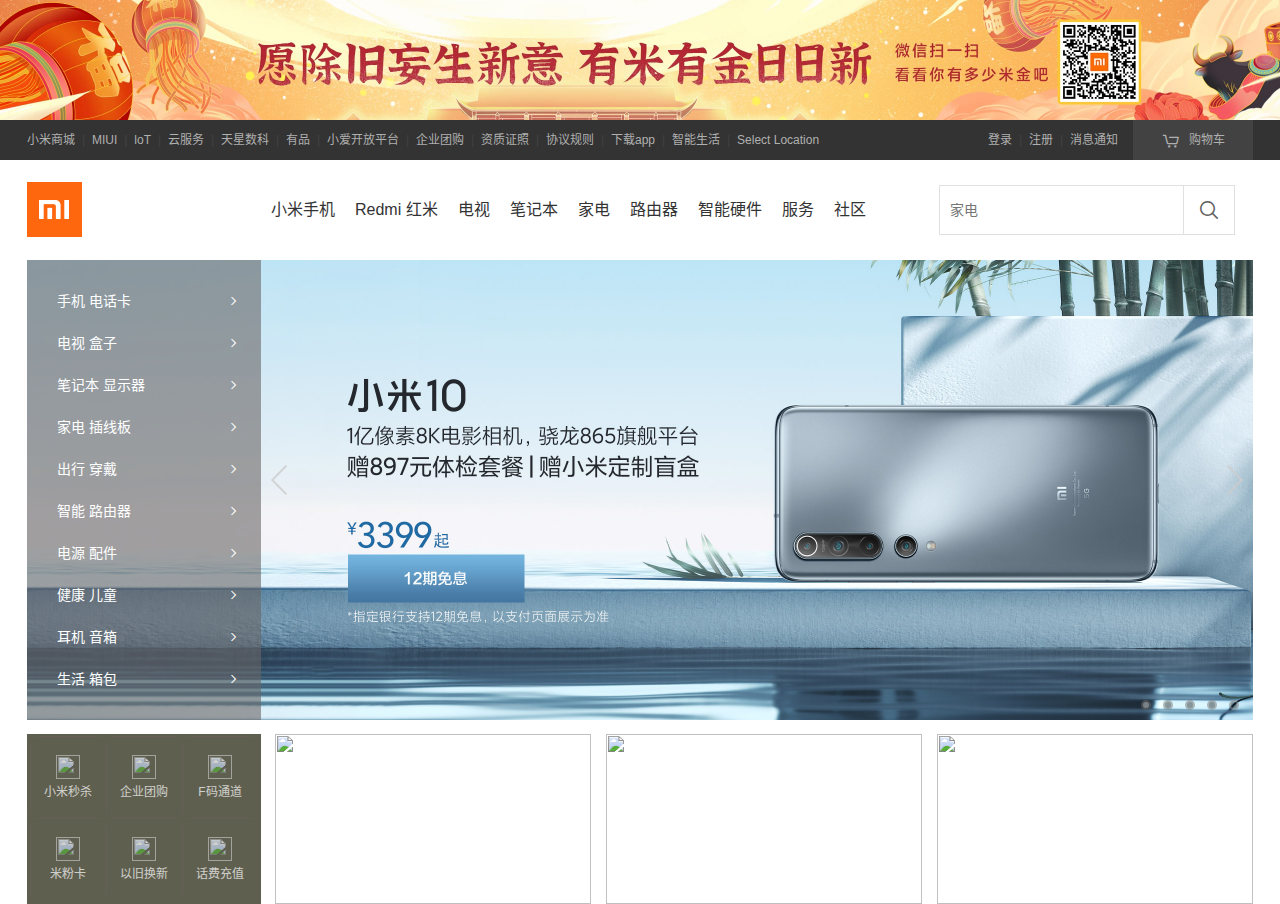
==== commit 873fbd81: "add main-screen section" ====
--- a/Practise/mi.com/index.html
+++ b/Practise/mi.com/index.html
@@ -10,6 +10,8 @@
   <link rel="stylesheet" href="./assets/css/header.css">
   <link rel="stylesheet" href="./assets/css/switch-img.css">
   <link rel="stylesheet" href="./assets/css/site-category.css">
+  <link rel="stylesheet" href="./assets/css/main-screen.css">
+  <link rel="stylesheet" href="./assets/css/secondary-screen.css">
 </head>
 <body>
 <style>
@@ -102,151 +104,151 @@
                         <li class="col-list">
                           <a href="#" class="clearfix">
                             <img src="./assets/images/a51c1afa4db8e47e62fad1f6fa4a8970.webp" alt="">
-                            <span class="text">小米11</span>
-                          </a>
-                        </li>
-                        <li class="col-list">
-                          <a href="#" class="clearfix">
-                            <img src="./assets/images/5ca871528d3420622f21f25be7aba58c.webp" alt="">
-                            <span class="text">小米10 至尊版纪念版</span>
-                          </a>
-                        </li>
-                        <li class="col-list">
-                          <a href="#" class="clearfix">
-                            <img src="./assets/images/4a7a4f24061860901f724b6ba6d75fd9.webp" alt="">
-                            <span class="text">小米10</span>
-                          </a>
-                        </li>
-                        <li class="col-list">
-                          <a href="#" class="clearfix">
-                            <img src="./assets/images/cc563c76a7383d8030d1c23f31c60cb9.webp" alt="">
-                            <span class="text">小米10 青春版</span>
-                          </a>
-                        </li>
-                        <li class="col-list">
-                          <a href="#" class="clearfix">
-                            <img src="./assets/images/69a0df49cff71107977bbe3b48af15fa.webp" alt="">
-                            <span class="text">Redmi K30S 至尊纪念版</span>
-                          </a>
-                        </li>
-                        <li class="col-list">
-                          <a href="#" class="clearfix">
-                            <img src="./assets/images/8ade0163e9fdbd92a4b7d7ee3aeab905.jpg" alt="">
-                            <span class="text">小米云服务</span>
-                          </a>
-                        </li>
-                      </ul>
-                      <ul class="col-item">
-                        <li class="col-list">
-                          <a href="#" class="clearfix">
-                            <img src="./assets/images/a51c1afa4db8e47e62fad1f6fa4a8970.webp" alt="">
-                            <span class="text">小米11</span>
-                          </a>
-                        </li>
-                        <li class="col-list">
-                          <a href="#" class="clearfix">
-                            <img src="./assets/images/5ca871528d3420622f21f25be7aba58c.webp" alt="">
-                            <span class="text">小米10 至尊版纪念版</span>
-                          </a>
-                        </li>
-                        <li class="col-list">
-                          <a href="#" class="clearfix">
-                            <img src="./assets/images/4a7a4f24061860901f724b6ba6d75fd9.webp" alt="">
-                            <span class="text">小米10</span>
-                          </a>
-                        </li>
-                        <li class="col-list">
-                          <a href="#" class="clearfix">
-                            <img src="./assets/images/cc563c76a7383d8030d1c23f31c60cb9.webp" alt="">
-                            <span class="text">小米10 青春版</span>
-                          </a>
-                        </li>
-                        <li class="col-list">
-                          <a href="#" class="clearfix">
-                            <img src="./assets/images/69a0df49cff71107977bbe3b48af15fa.webp" alt="">
-                            <span class="text">Redmi K30S 至尊纪念版</span>
-                          </a>
-                        </li>
-                        <li class="col-list">
-                          <a href="#" class="clearfix">
-                            <img src="./assets/images/8ade0163e9fdbd92a4b7d7ee3aeab905.jpg" alt="">
-                            <span class="text">小米云服务</span>
-                          </a>
-                        </li>
-                      </ul>
-                      <ul class="col-item">
-                        <li class="col-list">
-                          <a href="#" class="clearfix">
-                            <img src="./assets/images/a51c1afa4db8e47e62fad1f6fa4a8970.webp" alt="">
-                            <span class="text">小米11</span>
-                          </a>
-                        </li>
-                        <li class="col-list">
-                          <a href="#" class="clearfix">
-                            <img src="./assets/images/5ca871528d3420622f21f25be7aba58c.webp" alt="">
-                            <span class="text">小米10 至尊版纪念版</span>
-                          </a>
-                        </li>
-                        <li class="col-list">
-                          <a href="#" class="clearfix">
-                            <img src="./assets/images/4a7a4f24061860901f724b6ba6d75fd9.webp" alt="">
-                            <span class="text">小米10</span>
-                          </a>
-                        </li>
-                        <li class="col-list">
-                          <a href="#" class="clearfix">
-                            <img src="./assets/images/cc563c76a7383d8030d1c23f31c60cb9.webp" alt="">
-                            <span class="text">小米10 青春版</span>
-                          </a>
-                        </li>
-                        <li class="col-list">
-                          <a href="#" class="clearfix">
-                            <img src="./assets/images/69a0df49cff71107977bbe3b48af15fa.webp" alt="">
-                            <span class="text">Redmi K30S 至尊纪念版</span>
-                          </a>
-                        </li>
-                        <li class="col-list">
-                          <a href="#" class="clearfix">
-                            <img src="./assets/images/8ade0163e9fdbd92a4b7d7ee3aeab905.jpg" alt="">
-                            <span class="text">小米云服务</span>
-                          </a>
-                        </li>
-                      </ul>
-                      <ul class="col-item">
-                        <li class="col-list">
-                          <a href="#" class="clearfix">
-                            <img src="./assets/images/a51c1afa4db8e47e62fad1f6fa4a8970.webp" alt="">
-                            <span class="text">小米11</span>
-                          </a>
-                        </li>
-                        <li class="col-list">
-                          <a href="#" class="clearfix">
-                            <img src="./assets/images/5ca871528d3420622f21f25be7aba58c.webp" alt="">
-                            <span class="text">小米10 至尊版纪念版</span>
-                          </a>
-                        </li>
-                        <li class="col-list">
-                          <a href="#" class="clearfix">
-                            <img src="./assets/images/4a7a4f24061860901f724b6ba6d75fd9.webp" alt="">
-                            <span class="text">小米10</span>
-                          </a>
-                        </li>
-                        <li class="col-list">
-                          <a href="#" class="clearfix">
-                            <img src="./assets/images/cc563c76a7383d8030d1c23f31c60cb9.webp" alt="">
-                            <span class="text">小米10 青春版</span>
-                          </a>
-                        </li>
-                        <li class="col-list">
-                          <a href="#" class="clearfix">
-                            <img src="./assets/images/69a0df49cff71107977bbe3b48af15fa.webp" alt="">
-                            <span class="text">Redmi K30S 至尊纪念版</span>
-                          </a>
-                        </li>
-                        <li class="col-list">
-                          <a href="#" class="clearfix">
-                            <img src="./assets/images/8ade0163e9fdbd92a4b7d7ee3aeab905.jpg" alt="">
-                            <span class="text">小米云服务</span>
+                            <span>小米11</span>
+                          </a>
+                        </li>
+                        <li class="col-list">
+                          <a href="#" class="clearfix">
+                            <img src="./assets/images/5ca871528d3420622f21f25be7aba58c.webp" alt="">
+                            <span>小米10 至尊版纪念版</span>
+                          </a>
+                        </li>
+                        <li class="col-list">
+                          <a href="#" class="clearfix">
+                            <img src="./assets/images/4a7a4f24061860901f724b6ba6d75fd9.webp" alt="">
+                            <span>小米10</span>
+                          </a>
+                        </li>
+                        <li class="col-list">
+                          <a href="#" class="clearfix">
+                            <img src="./assets/images/cc563c76a7383d8030d1c23f31c60cb9.webp" alt="">
+                            <span>小米10 青春版</span>
+                          </a>
+                        </li>
+                        <li class="col-list">
+                          <a href="#" class="clearfix">
+                            <img src="./assets/images/69a0df49cff71107977bbe3b48af15fa.webp" alt="">
+                            <span>Redmi K30S 至尊纪念版</span>
+                          </a>
+                        </li>
+                        <li class="col-list">
+                          <a href="#" class="clearfix">
+                            <img src="./assets/images/8ade0163e9fdbd92a4b7d7ee3aeab905.jpg" alt="">
+                            <span>小米云服务</span>
+                          </a>
+                        </li>
+                      </ul>
+                      <ul class="col-item">
+                        <li class="col-list">
+                          <a href="#" class="clearfix">
+                            <img src="./assets/images/a51c1afa4db8e47e62fad1f6fa4a8970.webp" alt="">
+                            <span>小米11</span>
+                          </a>
+                        </li>
+                        <li class="col-list">
+                          <a href="#" class="clearfix">
+                            <img src="./assets/images/5ca871528d3420622f21f25be7aba58c.webp" alt="">
+                            <span>小米10 至尊版纪念版</span>
+                          </a>
+                        </li>
+                        <li class="col-list">
+                          <a href="#" class="clearfix">
+                            <img src="./assets/images/4a7a4f24061860901f724b6ba6d75fd9.webp" alt="">
+                            <span>小米10</span>
+                          </a>
+                        </li>
+                        <li class="col-list">
+                          <a href="#" class="clearfix">
+                            <img src="./assets/images/cc563c76a7383d8030d1c23f31c60cb9.webp" alt="">
+                            <span>小米10 青春版</span>
+                          </a>
+                        </li>
+                        <li class="col-list">
+                          <a href="#" class="clearfix">
+                            <img src="./assets/images/69a0df49cff71107977bbe3b48af15fa.webp" alt="">
+                            <span>Redmi K30S 至尊纪念版</span>
+                          </a>
+                        </li>
+                        <li class="col-list">
+                          <a href="#" class="clearfix">
+                            <img src="./assets/images/8ade0163e9fdbd92a4b7d7ee3aeab905.jpg" alt="">
+                            <span>小米云服务</span>
+                          </a>
+                        </li>
+                      </ul>
+                      <ul class="col-item">
+                        <li class="col-list">
+                          <a href="#" class="clearfix">
+                            <img src="./assets/images/a51c1afa4db8e47e62fad1f6fa4a8970.webp" alt="">
+                            <span>小米11</span>
+                          </a>
+                        </li>
+                        <li class="col-list">
+                          <a href="#" class="clearfix">
+                            <img src="./assets/images/5ca871528d3420622f21f25be7aba58c.webp" alt="">
+                            <span>小米10 至尊版纪念版</span>
+                          </a>
+                        </li>
+                        <li class="col-list">
+                          <a href="#" class="clearfix">
+                            <img src="./assets/images/4a7a4f24061860901f724b6ba6d75fd9.webp" alt="">
+                            <span>小米10</span>
+                          </a>
+                        </li>
+                        <li class="col-list">
+                          <a href="#" class="clearfix">
+                            <img src="./assets/images/cc563c76a7383d8030d1c23f31c60cb9.webp" alt="">
+                            <span>小米10 青春版</span>
+                          </a>
+                        </li>
+                        <li class="col-list">
+                          <a href="#" class="clearfix">
+                            <img src="./assets/images/69a0df49cff71107977bbe3b48af15fa.webp" alt="">
+                            <span>Redmi K30S 至尊纪念版</span>
+                          </a>
+                        </li>
+                        <li class="col-list">
+                          <a href="#" class="clearfix">
+                            <img src="./assets/images/8ade0163e9fdbd92a4b7d7ee3aeab905.jpg" alt="">
+                            <span>小米云服务</span>
+                          </a>
+                        </li>
+                      </ul>
+                      <ul class="col-item">
+                        <li class="col-list">
+                          <a href="#" class="clearfix">
+                            <img src="./assets/images/a51c1afa4db8e47e62fad1f6fa4a8970.webp" alt="">
+                            <span>小米11</span>
+                          </a>
+                        </li>
+                        <li class="col-list">
+                          <a href="#" class="clearfix">
+                            <img src="./assets/images/5ca871528d3420622f21f25be7aba58c.webp" alt="">
+                            <span>小米10 至尊版纪念版</span>
+                          </a>
+                        </li>
+                        <li class="col-list">
+                          <a href="#" class="clearfix">
+                            <img src="./assets/images/4a7a4f24061860901f724b6ba6d75fd9.webp" alt="">
+                            <span>小米10</span>
+                          </a>
+                        </li>
+                        <li class="col-list">
+                          <a href="#" class="clearfix">
+                            <img src="./assets/images/cc563c76a7383d8030d1c23f31c60cb9.webp" alt="">
+                            <span>小米10 青春版</span>
+                          </a>
+                        </li>
+                        <li class="col-list">
+                          <a href="#" class="clearfix">
+                            <img src="./assets/images/69a0df49cff71107977bbe3b48af15fa.webp" alt="">
+                            <span>Redmi K30S 至尊纪念版</span>
+                          </a>
+                        </li>
+                        <li class="col-list">
+                          <a href="#" class="clearfix">
+                            <img src="./assets/images/8ade0163e9fdbd92a4b7d7ee3aeab905.jpg" alt="">
+                            <span>小米云服务</span>
                           </a>
                         </li>
                       </ul>
@@ -262,151 +264,151 @@
                         <li class="col-list">
                           <a href="#" class="clearfix">
                             <img src="./assets/images/a51c1afa4db8e47e62fad1f6fa4a8970.webp" alt="">
-                            <span class="text">小米11</span>
-                          </a>
-                        </li>
-                        <li class="col-list">
-                          <a href="#" class="clearfix">
-                            <img src="./assets/images/5ca871528d3420622f21f25be7aba58c.webp" alt="">
-                            <span class="text">小米10 至尊版纪念版</span>
-                          </a>
-                        </li>
-                        <li class="col-list">
-                          <a href="#" class="clearfix">
-                            <img src="./assets/images/4a7a4f24061860901f724b6ba6d75fd9.webp" alt="">
-                            <span class="text">小米10</span>
-                          </a>
-                        </li>
-                        <li class="col-list">
-                          <a href="#" class="clearfix">
-                            <img src="./assets/images/cc563c76a7383d8030d1c23f31c60cb9.webp" alt="">
-                            <span class="text">小米10 青春版</span>
-                          </a>
-                        </li>
-                        <li class="col-list">
-                          <a href="#" class="clearfix">
-                            <img src="./assets/images/69a0df49cff71107977bbe3b48af15fa.webp" alt="">
-                            <span class="text">Redmi K30S 至尊纪念版</span>
-                          </a>
-                        </li>
-                        <li class="col-list">
-                          <a href="#" class="clearfix">
-                            <img src="./assets/images/8ade0163e9fdbd92a4b7d7ee3aeab905.jpg" alt="">
-                            <span class="text">小米云服务</span>
-                          </a>
-                        </li>
-                      </ul>
-                      <ul class="col-item">
-                        <li class="col-list">
-                          <a href="#" class="clearfix">
-                            <img src="./assets/images/a51c1afa4db8e47e62fad1f6fa4a8970.webp" alt="">
-                            <span class="text">小米11</span>
-                          </a>
-                        </li>
-                        <li class="col-list">
-                          <a href="#" class="clearfix">
-                            <img src="./assets/images/5ca871528d3420622f21f25be7aba58c.webp" alt="">
-                            <span class="text">小米10 至尊版纪念版</span>
-                          </a>
-                        </li>
-                        <li class="col-list">
-                          <a href="#" class="clearfix">
-                            <img src="./assets/images/4a7a4f24061860901f724b6ba6d75fd9.webp" alt="">
-                            <span class="text">小米10</span>
-                          </a>
-                        </li>
-                        <li class="col-list">
-                          <a href="#" class="clearfix">
-                            <img src="./assets/images/cc563c76a7383d8030d1c23f31c60cb9.webp" alt="">
-                            <span class="text">小米10 青春版</span>
-                          </a>
-                        </li>
-                        <li class="col-list">
-                          <a href="#" class="clearfix">
-                            <img src="./assets/images/69a0df49cff71107977bbe3b48af15fa.webp" alt="">
-                            <span class="text">Redmi K30S 至尊纪念版</span>
-                          </a>
-                        </li>
-                        <li class="col-list">
-                          <a href="#" class="clearfix">
-                            <img src="./assets/images/8ade0163e9fdbd92a4b7d7ee3aeab905.jpg" alt="">
-                            <span class="text">小米云服务</span>
-                          </a>
-                        </li>
-                      </ul>
-                      <ul class="col-item">
-                        <li class="col-list">
-                          <a href="#" class="clearfix">
-                            <img src="./assets/images/a51c1afa4db8e47e62fad1f6fa4a8970.webp" alt="">
-                            <span class="text">小米11</span>
-                          </a>
-                        </li>
-                        <li class="col-list">
-                          <a href="#" class="clearfix">
-                            <img src="./assets/images/5ca871528d3420622f21f25be7aba58c.webp" alt="">
-                            <span class="text">小米10 至尊版纪念版</span>
-                          </a>
-                        </li>
-                        <li class="col-list">
-                          <a href="#" class="clearfix">
-                            <img src="./assets/images/4a7a4f24061860901f724b6ba6d75fd9.webp" alt="">
-                            <span class="text">小米10</span>
-                          </a>
-                        </li>
-                        <li class="col-list">
-                          <a href="#" class="clearfix">
-                            <img src="./assets/images/cc563c76a7383d8030d1c23f31c60cb9.webp" alt="">
-                            <span class="text">小米10 青春版</span>
-                          </a>
-                        </li>
-                        <li class="col-list">
-                          <a href="#" class="clearfix">
-                            <img src="./assets/images/69a0df49cff71107977bbe3b48af15fa.webp" alt="">
-                            <span class="text">Redmi K30S 至尊纪念版</span>
-                          </a>
-                        </li>
-                        <li class="col-list">
-                          <a href="#" class="clearfix">
-                            <img src="./assets/images/8ade0163e9fdbd92a4b7d7ee3aeab905.jpg" alt="">
-                            <span class="text">小米云服务</span>
-                          </a>
-                        </li>
-                      </ul>
-                      <ul class="col-item">
-                        <li class="col-list">
-                          <a href="#" class="clearfix">
-                            <img src="./assets/images/a51c1afa4db8e47e62fad1f6fa4a8970.webp" alt="">
-                            <span class="text">小米11</span>
-                          </a>
-                        </li>
-                        <li class="col-list">
-                          <a href="#" class="clearfix">
-                            <img src="./assets/images/5ca871528d3420622f21f25be7aba58c.webp" alt="">
-                            <span class="text">小米10 至尊版纪念版</span>
-                          </a>
-                        </li>
-                        <li class="col-list">
-                          <a href="#" class="clearfix">
-                            <img src="./assets/images/4a7a4f24061860901f724b6ba6d75fd9.webp" alt="">
-                            <span class="text">小米10</span>
-                          </a>
-                        </li>
-                        <li class="col-list">
-                          <a href="#" class="clearfix">
-                            <img src="./assets/images/cc563c76a7383d8030d1c23f31c60cb9.webp" alt="">
-                            <span class="text">小米10 青春版</span>
-                          </a>
-                        </li>
-                        <li class="col-list">
-                          <a href="#" class="clearfix">
-                            <img src="./assets/images/69a0df49cff71107977bbe3b48af15fa.webp" alt="">
-                            <span class="text">Redmi K30S 至尊纪念版</span>
-                          </a>
-                        </li>
-                        <li class="col-list">
-                          <a href="#" class="clearfix">
-                            <img src="./assets/images/8ade0163e9fdbd92a4b7d7ee3aeab905.jpg" alt="">
-                            <span class="text">小米云服务</span>
+                            <span>小米11</span>
+                          </a>
+                        </li>
+                        <li class="col-list">
+                          <a href="#" class="clearfix">
+                            <img src="./assets/images/5ca871528d3420622f21f25be7aba58c.webp" alt="">
+                            <span>小米10 至尊版纪念版</span>
+                          </a>
+                        </li>
+                        <li class="col-list">
+                          <a href="#" class="clearfix">
+                            <img src="./assets/images/4a7a4f24061860901f724b6ba6d75fd9.webp" alt="">
+                            <span>小米10</span>
+                          </a>
+                        </li>
+                        <li class="col-list">
+                          <a href="#" class="clearfix">
+                            <img src="./assets/images/cc563c76a7383d8030d1c23f31c60cb9.webp" alt="">
+                            <span>小米10 青春版</span>
+                          </a>
+                        </li>
+                        <li class="col-list">
+                          <a href="#" class="clearfix">
+                            <img src="./assets/images/69a0df49cff71107977bbe3b48af15fa.webp" alt="">
+                            <span>Redmi K30S 至尊纪念版</span>
+                          </a>
+                        </li>
+                        <li class="col-list">
+                          <a href="#" class="clearfix">
+                            <img src="./assets/images/8ade0163e9fdbd92a4b7d7ee3aeab905.jpg" alt="">
+                            <span>小米云服务</span>
+                          </a>
+                        </li>
+                      </ul>
+                      <ul class="col-item">
+                        <li class="col-list">
+                          <a href="#" class="clearfix">
+                            <img src="./assets/images/a51c1afa4db8e47e62fad1f6fa4a8970.webp" alt="">
+                            <span>小米11</span>
+                          </a>
+                        </li>
+                        <li class="col-list">
+                          <a href="#" class="clearfix">
+                            <img src="./assets/images/5ca871528d3420622f21f25be7aba58c.webp" alt="">
+                            <span>小米10 至尊版纪念版</span>
+                          </a>
+                        </li>
+                        <li class="col-list">
+                          <a href="#" class="clearfix">
+                            <img src="./assets/images/4a7a4f24061860901f724b6ba6d75fd9.webp" alt="">
+                            <span>小米10</span>
+                          </a>
+                        </li>
+                        <li class="col-list">
+                          <a href="#" class="clearfix">
+                            <img src="./assets/images/cc563c76a7383d8030d1c23f31c60cb9.webp" alt="">
+                            <span>小米10 青春版</span>
+                          </a>
+                        </li>
+                        <li class="col-list">
+                          <a href="#" class="clearfix">
+                            <img src="./assets/images/69a0df49cff71107977bbe3b48af15fa.webp" alt="">
+                            <span>Redmi K30S 至尊纪念版</span>
+                          </a>
+                        </li>
+                        <li class="col-list">
+                          <a href="#" class="clearfix">
+                            <img src="./assets/images/8ade0163e9fdbd92a4b7d7ee3aeab905.jpg" alt="">
+                            <span>小米云服务</span>
+                          </a>
+                        </li>
+                      </ul>
+                      <ul class="col-item">
+                        <li class="col-list">
+                          <a href="#" class="clearfix">
+                            <img src="./assets/images/a51c1afa4db8e47e62fad1f6fa4a8970.webp" alt="">
+                            <span>小米11</span>
+                          </a>
+                        </li>
+                        <li class="col-list">
+                          <a href="#" class="clearfix">
+                            <img src="./assets/images/5ca871528d3420622f21f25be7aba58c.webp" alt="">
+                            <span>小米10 至尊版纪念版</span>
+                          </a>
+                        </li>
+                        <li class="col-list">
+                          <a href="#" class="clearfix">
+                            <img src="./assets/images/4a7a4f24061860901f724b6ba6d75fd9.webp" alt="">
+                            <span>小米10</span>
+                          </a>
+                        </li>
+                        <li class="col-list">
+                          <a href="#" class="clearfix">
+                            <img src="./assets/images/cc563c76a7383d8030d1c23f31c60cb9.webp" alt="">
+                            <span>小米10 青春版</span>
+                          </a>
+                        </li>
+                        <li class="col-list">
+                          <a href="#" class="clearfix">
+                            <img src="./assets/images/69a0df49cff71107977bbe3b48af15fa.webp" alt="">
+                            <span>Redmi K30S 至尊纪念版</span>
+                          </a>
+                        </li>
+                        <li class="col-list">
+                          <a href="#" class="clearfix">
+                            <img src="./assets/images/8ade0163e9fdbd92a4b7d7ee3aeab905.jpg" alt="">
+                            <span>小米云服务</span>
+                          </a>
+                        </li>
+                      </ul>
+                      <ul class="col-item">
+                        <li class="col-list">
+                          <a href="#" class="clearfix">
+                            <img src="./assets/images/a51c1afa4db8e47e62fad1f6fa4a8970.webp" alt="">
+                            <span>小米11</span>
+                          </a>
+                        </li>
+                        <li class="col-list">
+                          <a href="#" class="clearfix">
+                            <img src="./assets/images/5ca871528d3420622f21f25be7aba58c.webp" alt="">
+                            <span>小米10 至尊版纪念版</span>
+                          </a>
+                        </li>
+                        <li class="col-list">
+                          <a href="#" class="clearfix">
+                            <img src="./assets/images/4a7a4f24061860901f724b6ba6d75fd9.webp" alt="">
+                            <span>小米10</span>
+                          </a>
+                        </li>
+                        <li class="col-list">
+                          <a href="#" class="clearfix">
+                            <img src="./assets/images/cc563c76a7383d8030d1c23f31c60cb9.webp" alt="">
+                            <span>小米10 青春版</span>
+                          </a>
+                        </li>
+                        <li class="col-list">
+                          <a href="#" class="clearfix">
+                            <img src="./assets/images/69a0df49cff71107977bbe3b48af15fa.webp" alt="">
+                            <span>Redmi K30S 至尊纪念版</span>
+                          </a>
+                        </li>
+                        <li class="col-list">
+                          <a href="#" class="clearfix">
+                            <img src="./assets/images/8ade0163e9fdbd92a4b7d7ee3aeab905.jpg" alt="">
+                            <span>小米云服务</span>
                           </a>
                         </li>
                       </ul>
@@ -422,113 +424,113 @@
                         <li class="col-list">
                           <a href="#" class="clearfix">
                             <img src="./assets/images/a51c1afa4db8e47e62fad1f6fa4a8970.webp" alt="">
-                            <span class="text">小米11</span>
-                          </a>
-                        </li>
-                        <li class="col-list">
-                          <a href="#" class="clearfix">
-                            <img src="./assets/images/5ca871528d3420622f21f25be7aba58c.webp" alt="">
-                            <span class="text">小米10 至尊版纪念版</span>
-                          </a>
-                        </li>
-                        <li class="col-list">
-                          <a href="#" class="clearfix">
-                            <img src="./assets/images/4a7a4f24061860901f724b6ba6d75fd9.webp" alt="">
-                            <span class="text">小米10</span>
-                          </a>
-                        </li>
-                        <li class="col-list">
-                          <a href="#" class="clearfix">
-                            <img src="./assets/images/cc563c76a7383d8030d1c23f31c60cb9.webp" alt="">
-                            <span class="text">小米10 青春版</span>
-                          </a>
-                        </li>
-                        <li class="col-list">
-                          <a href="#" class="clearfix">
-                            <img src="./assets/images/69a0df49cff71107977bbe3b48af15fa.webp" alt="">
-                            <span class="text">Redmi K30S 至尊纪念版</span>
-                          </a>
-                        </li>
-                        <li class="col-list">
-                          <a href="#" class="clearfix">
-                            <img src="./assets/images/8ade0163e9fdbd92a4b7d7ee3aeab905.jpg" alt="">
-                            <span class="text">小米云服务</span>
-                          </a>
-                        </li>
-                      </ul>
-                      <ul class="col-item">
-                        <li class="col-list">
-                          <a href="#" class="clearfix">
-                            <img src="./assets/images/a51c1afa4db8e47e62fad1f6fa4a8970.webp" alt="">
-                            <span class="text">小米11</span>
-                          </a>
-                        </li>
-                        <li class="col-list">
-                          <a href="#" class="clearfix">
-                            <img src="./assets/images/5ca871528d3420622f21f25be7aba58c.webp" alt="">
-                            <span class="text">小米10 至尊版纪念版</span>
-                          </a>
-                        </li>
-                        <li class="col-list">
-                          <a href="#" class="clearfix">
-                            <img src="./assets/images/4a7a4f24061860901f724b6ba6d75fd9.webp" alt="">
-                            <span class="text">小米10</span>
-                          </a>
-                        </li>
-                        <li class="col-list">
-                          <a href="#" class="clearfix">
-                            <img src="./assets/images/cc563c76a7383d8030d1c23f31c60cb9.webp" alt="">
-                            <span class="text">小米10 青春版</span>
-                          </a>
-                        </li>
-                        <li class="col-list">
-                          <a href="#" class="clearfix">
-                            <img src="./assets/images/69a0df49cff71107977bbe3b48af15fa.webp" alt="">
-                            <span class="text">Redmi K30S 至尊纪念版</span>
-                          </a>
-                        </li>
-                        <li class="col-list">
-                          <a href="#" class="clearfix">
-                            <img src="./assets/images/8ade0163e9fdbd92a4b7d7ee3aeab905.jpg" alt="">
-                            <span class="text">小米云服务</span>
-                          </a>
-                        </li>
-                      </ul>
-                      <ul class="col-item">
-                        <li class="col-list">
-                          <a href="#" class="clearfix">
-                            <img src="./assets/images/a51c1afa4db8e47e62fad1f6fa4a8970.webp" alt="">
-                            <span class="text">小米11</span>
-                          </a>
-                        </li>
-                        <li class="col-list">
-                          <a href="#" class="clearfix">
-                            <img src="./assets/images/5ca871528d3420622f21f25be7aba58c.webp" alt="">
-                            <span class="text">小米10 至尊版纪念版</span>
-                          </a>
-                        </li>
-                        <li class="col-list">
-                          <a href="#" class="clearfix">
-                            <img src="./assets/images/4a7a4f24061860901f724b6ba6d75fd9.webp" alt="">
-                            <span class="text">小米10</span>
-                          </a>
-                        </li>
-                        <li class="col-list">
-                          <a href="#" class="clearfix">
-                            <img src="./assets/images/cc563c76a7383d8030d1c23f31c60cb9.webp" alt="">
-                            <span class="text">小米10 青春版</span>
-                          </a>
-                        </li>
-                        <li class="col-list">
-                          <a href="#" class="clearfix">
-                            <img src="./assets/images/69a0df49cff71107977bbe3b48af15fa.webp" alt="">
-                            <span class="text">Redmi K30S 至尊纪念版</span>
-                          </a>
-                        </li>
-                        <li class="col-list">
-                          <a href="#" class="clearfix">
-                            <img src="./assets/images/8ade0163e9fdbd92a4b7d7ee3aeab905.jpg" alt="">
-                            <span class="text">小米云服务</span>
+                            <span>小米11</span>
+                          </a>
+                        </li>
+                        <li class="col-list">
+                          <a href="#" class="clearfix">
+                            <img src="./assets/images/5ca871528d3420622f21f25be7aba58c.webp" alt="">
+                            <span>小米10 至尊版纪念版</span>
+                          </a>
+                        </li>
+                        <li class="col-list">
+                          <a href="#" class="clearfix">
+                            <img src="./assets/images/4a7a4f24061860901f724b6ba6d75fd9.webp" alt="">
+                            <span>小米10</span>
+                          </a>
+                        </li>
+                        <li class="col-list">
+                          <a href="#" class="clearfix">
+                            <img src="./assets/images/cc563c76a7383d8030d1c23f31c60cb9.webp" alt="">
+                            <span>小米10 青春版</span>
+                          </a>
+                        </li>
+                        <li class="col-list">
+                          <a href="#" class="clearfix">
+                            <img src="./assets/images/69a0df49cff71107977bbe3b48af15fa.webp" alt="">
+                            <span>Redmi K30S 至尊纪念版</span>
+                          </a>
+                        </li>
+                        <li class="col-list">
+                          <a href="#" class="clearfix">
+                            <img src="./assets/images/8ade0163e9fdbd92a4b7d7ee3aeab905.jpg" alt="">
+                            <span>小米云服务</span>
+                          </a>
+                        </li>
+                      </ul>
+                      <ul class="col-item">
+                        <li class="col-list">
+                          <a href="#" class="clearfix">
+                            <img src="./assets/images/a51c1afa4db8e47e62fad1f6fa4a8970.webp" alt="">
+                            <span>小米11</span>
+                          </a>
+                        </li>
+                        <li class="col-list">
+                          <a href="#" class="clearfix">
+                            <img src="./assets/images/5ca871528d3420622f21f25be7aba58c.webp" alt="">
+                            <span>小米10 至尊版纪念版</span>
+                          </a>
+                        </li>
+                        <li class="col-list">
+                          <a href="#" class="clearfix">
+                            <img src="./assets/images/4a7a4f24061860901f724b6ba6d75fd9.webp" alt="">
+                            <span>小米10</span>
+                          </a>
+                        </li>
+                        <li class="col-list">
+                          <a href="#" class="clearfix">
+                            <img src="./assets/images/cc563c76a7383d8030d1c23f31c60cb9.webp" alt="">
+                            <span>小米10 青春版</span>
+                          </a>
+                        </li>
+                        <li class="col-list">
+                          <a href="#" class="clearfix">
+                            <img src="./assets/images/69a0df49cff71107977bbe3b48af15fa.webp" alt="">
+                            <span>Redmi K30S 至尊纪念版</span>
+                          </a>
+                        </li>
+                        <li class="col-list">
+                          <a href="#" class="clearfix">
+                            <img src="./assets/images/8ade0163e9fdbd92a4b7d7ee3aeab905.jpg" alt="">
+                            <span>小米云服务</span>
+                          </a>
+                        </li>
+                      </ul>
+                      <ul class="col-item">
+                        <li class="col-list">
+                          <a href="#" class="clearfix">
+                            <img src="./assets/images/a51c1afa4db8e47e62fad1f6fa4a8970.webp" alt="">
+                            <span>小米11</span>
+                          </a>
+                        </li>
+                        <li class="col-list">
+                          <a href="#" class="clearfix">
+                            <img src="./assets/images/5ca871528d3420622f21f25be7aba58c.webp" alt="">
+                            <span>小米10 至尊版纪念版</span>
+                          </a>
+                        </li>
+                        <li class="col-list">
+                          <a href="#" class="clearfix">
+                            <img src="./assets/images/4a7a4f24061860901f724b6ba6d75fd9.webp" alt="">
+                            <span>小米10</span>
+                          </a>
+                        </li>
+                        <li class="col-list">
+                          <a href="#" class="clearfix">
+                            <img src="./assets/images/cc563c76a7383d8030d1c23f31c60cb9.webp" alt="">
+                            <span>小米10 青春版</span>
+                          </a>
+                        </li>
+                        <li class="col-list">
+                          <a href="#" class="clearfix">
+                            <img src="./assets/images/69a0df49cff71107977bbe3b48af15fa.webp" alt="">
+                            <span>Redmi K30S 至尊纪念版</span>
+                          </a>
+                        </li>
+                        <li class="col-list">
+                          <a href="#" class="clearfix">
+                            <img src="./assets/images/8ade0163e9fdbd92a4b7d7ee3aeab905.jpg" alt="">
+                            <span>小米云服务</span>
                           </a>
                         </li>
                       </ul>
@@ -544,151 +546,151 @@
                         <li class="col-list">
                           <a href="#" class="clearfix">
                             <img src="./assets/images/a51c1afa4db8e47e62fad1f6fa4a8970.webp" alt="">
-                            <span class="text">小米11</span>
-                          </a>
-                        </li>
-                        <li class="col-list">
-                          <a href="#" class="clearfix">
-                            <img src="./assets/images/5ca871528d3420622f21f25be7aba58c.webp" alt="">
-                            <span class="text">小米10 至尊版纪念版</span>
-                          </a>
-                        </li>
-                        <li class="col-list">
-                          <a href="#" class="clearfix">
-                            <img src="./assets/images/4a7a4f24061860901f724b6ba6d75fd9.webp" alt="">
-                            <span class="text">小米10</span>
-                          </a>
-                        </li>
-                        <li class="col-list">
-                          <a href="#" class="clearfix">
-                            <img src="./assets/images/cc563c76a7383d8030d1c23f31c60cb9.webp" alt="">
-                            <span class="text">小米10 青春版</span>
-                          </a>
-                        </li>
-                        <li class="col-list">
-                          <a href="#" class="clearfix">
-                            <img src="./assets/images/69a0df49cff71107977bbe3b48af15fa.webp" alt="">
-                            <span class="text">Redmi K30S 至尊纪念版</span>
-                          </a>
-                        </li>
-                        <li class="col-list">
-                          <a href="#" class="clearfix">
-                            <img src="./assets/images/8ade0163e9fdbd92a4b7d7ee3aeab905.jpg" alt="">
-                            <span class="text">小米云服务</span>
-                          </a>
-                        </li>
-                      </ul>
-                      <ul class="col-item">
-                        <li class="col-list">
-                          <a href="#" class="clearfix">
-                            <img src="./assets/images/a51c1afa4db8e47e62fad1f6fa4a8970.webp" alt="">
-                            <span class="text">小米11</span>
-                          </a>
-                        </li>
-                        <li class="col-list">
-                          <a href="#" class="clearfix">
-                            <img src="./assets/images/5ca871528d3420622f21f25be7aba58c.webp" alt="">
-                            <span class="text">小米10 至尊版纪念版</span>
-                          </a>
-                        </li>
-                        <li class="col-list">
-                          <a href="#" class="clearfix">
-                            <img src="./assets/images/4a7a4f24061860901f724b6ba6d75fd9.webp" alt="">
-                            <span class="text">小米10</span>
-                          </a>
-                        </li>
-                        <li class="col-list">
-                          <a href="#" class="clearfix">
-                            <img src="./assets/images/cc563c76a7383d8030d1c23f31c60cb9.webp" alt="">
-                            <span class="text">小米10 青春版</span>
-                          </a>
-                        </li>
-                        <li class="col-list">
-                          <a href="#" class="clearfix">
-                            <img src="./assets/images/69a0df49cff71107977bbe3b48af15fa.webp" alt="">
-                            <span class="text">Redmi K30S 至尊纪念版</span>
-                          </a>
-                        </li>
-                        <li class="col-list">
-                          <a href="#" class="clearfix">
-                            <img src="./assets/images/8ade0163e9fdbd92a4b7d7ee3aeab905.jpg" alt="">
-                            <span class="text">小米云服务</span>
-                          </a>
-                        </li>
-                      </ul>
-                      <ul class="col-item">
-                        <li class="col-list">
-                          <a href="#" class="clearfix">
-                            <img src="./assets/images/a51c1afa4db8e47e62fad1f6fa4a8970.webp" alt="">
-                            <span class="text">小米11</span>
-                          </a>
-                        </li>
-                        <li class="col-list">
-                          <a href="#" class="clearfix">
-                            <img src="./assets/images/5ca871528d3420622f21f25be7aba58c.webp" alt="">
-                            <span class="text">小米10 至尊版纪念版</span>
-                          </a>
-                        </li>
-                        <li class="col-list">
-                          <a href="#" class="clearfix">
-                            <img src="./assets/images/4a7a4f24061860901f724b6ba6d75fd9.webp" alt="">
-                            <span class="text">小米10</span>
-                          </a>
-                        </li>
-                        <li class="col-list">
-                          <a href="#" class="clearfix">
-                            <img src="./assets/images/cc563c76a7383d8030d1c23f31c60cb9.webp" alt="">
-                            <span class="text">小米10 青春版</span>
-                          </a>
-                        </li>
-                        <li class="col-list">
-                          <a href="#" class="clearfix">
-                            <img src="./assets/images/69a0df49cff71107977bbe3b48af15fa.webp" alt="">
-                            <span class="text">Redmi K30S 至尊纪念版</span>
-                          </a>
-                        </li>
-                        <li class="col-list">
-                          <a href="#" class="clearfix">
-                            <img src="./assets/images/8ade0163e9fdbd92a4b7d7ee3aeab905.jpg" alt="">
-                            <span class="text">小米云服务</span>
-                          </a>
-                        </li>
-                      </ul>
-                      <ul class="col-item">
-                        <li class="col-list">
-                          <a href="#" class="clearfix">
-                            <img src="./assets/images/a51c1afa4db8e47e62fad1f6fa4a8970.webp" alt="">
-                            <span class="text">小米11</span>
-                          </a>
-                        </li>
-                        <li class="col-list">
-                          <a href="#" class="clearfix">
-                            <img src="./assets/images/5ca871528d3420622f21f25be7aba58c.webp" alt="">
-                            <span class="text">小米10 至尊版纪念版</span>
-                          </a>
-                        </li>
-                        <li class="col-list">
-                          <a href="#" class="clearfix">
-                            <img src="./assets/images/4a7a4f24061860901f724b6ba6d75fd9.webp" alt="">
-                            <span class="text">小米10</span>
-                          </a>
-                        </li>
-                        <li class="col-list">
-                          <a href="#" class="clearfix">
-                            <img src="./assets/images/cc563c76a7383d8030d1c23f31c60cb9.webp" alt="">
-                            <span class="text">小米10 青春版</span>
-                          </a>
-                        </li>
-                        <li class="col-list">
-                          <a href="#" class="clearfix">
-                            <img src="./assets/images/69a0df49cff71107977bbe3b48af15fa.webp" alt="">
-                            <span class="text">Redmi K30S 至尊纪念版</span>
-                          </a>
-                        </li>
-                        <li class="col-list">
-                          <a href="#" class="clearfix">
-                            <img src="./assets/images/8ade0163e9fdbd92a4b7d7ee3aeab905.jpg" alt="">
-                            <span class="text">小米云服务</span>
+                            <span>小米11</span>
+                          </a>
+                        </li>
+                        <li class="col-list">
+                          <a href="#" class="clearfix">
+                            <img src="./assets/images/5ca871528d3420622f21f25be7aba58c.webp" alt="">
+                            <span>小米10 至尊版纪念版</span>
+                          </a>
+                        </li>
+                        <li class="col-list">
+                          <a href="#" class="clearfix">
+                            <img src="./assets/images/4a7a4f24061860901f724b6ba6d75fd9.webp" alt="">
+                            <span>小米10</span>
+                          </a>
+                        </li>
+                        <li class="col-list">
+                          <a href="#" class="clearfix">
+                            <img src="./assets/images/cc563c76a7383d8030d1c23f31c60cb9.webp" alt="">
+                            <span>小米10 青春版</span>
+                          </a>
+                        </li>
+                        <li class="col-list">
+                          <a href="#" class="clearfix">
+                            <img src="./assets/images/69a0df49cff71107977bbe3b48af15fa.webp" alt="">
+                            <span>Redmi K30S 至尊纪念版</span>
+                          </a>
+                        </li>
+                        <li class="col-list">
+                          <a href="#" class="clearfix">
+                            <img src="./assets/images/8ade0163e9fdbd92a4b7d7ee3aeab905.jpg" alt="">
+                            <span>小米云服务</span>
+                          </a>
+                        </li>
+                      </ul>
+                      <ul class="col-item">
+                        <li class="col-list">
+                          <a href="#" class="clearfix">
+                            <img src="./assets/images/a51c1afa4db8e47e62fad1f6fa4a8970.webp" alt="">
+                            <span>小米11</span>
+                          </a>
+                        </li>
+                        <li class="col-list">
+                          <a href="#" class="clearfix">
+                            <img src="./assets/images/5ca871528d3420622f21f25be7aba58c.webp" alt="">
+                            <span>小米10 至尊版纪念版</span>
+                          </a>
+                        </li>
+                        <li class="col-list">
+                          <a href="#" class="clearfix">
+                            <img src="./assets/images/4a7a4f24061860901f724b6ba6d75fd9.webp" alt="">
+                            <span>小米10</span>
+                          </a>
+                        </li>
+                        <li class="col-list">
+                          <a href="#" class="clearfix">
+                            <img src="./assets/images/cc563c76a7383d8030d1c23f31c60cb9.webp" alt="">
+                            <span>小米10 青春版</span>
+                          </a>
+                        </li>
+                        <li class="col-list">
+                          <a href="#" class="clearfix">
+                            <img src="./assets/images/69a0df49cff71107977bbe3b48af15fa.webp" alt="">
+                            <span>Redmi K30S 至尊纪念版</span>
+                          </a>
+                        </li>
+                        <li class="col-list">
+                          <a href="#" class="clearfix">
+                            <img src="./assets/images/8ade0163e9fdbd92a4b7d7ee3aeab905.jpg" alt="">
+                            <span>小米云服务</span>
+                          </a>
+                        </li>
+                      </ul>
+                      <ul class="col-item">
+                        <li class="col-list">
+                          <a href="#" class="clearfix">
+                            <img src="./assets/images/a51c1afa4db8e47e62fad1f6fa4a8970.webp" alt="">
+                            <span>小米11</span>
+                          </a>
+                        </li>
+                        <li class="col-list">
+                          <a href="#" class="clearfix">
+                            <img src="./assets/images/5ca871528d3420622f21f25be7aba58c.webp" alt="">
+                            <span>小米10 至尊版纪念版</span>
+                          </a>
+                        </li>
+                        <li class="col-list">
+                          <a href="#" class="clearfix">
+                            <img src="./assets/images/4a7a4f24061860901f724b6ba6d75fd9.webp" alt="">
+                            <span>小米10</span>
+                          </a>
+                        </li>
+                        <li class="col-list">
+                          <a href="#" class="clearfix">
+                            <img src="./assets/images/cc563c76a7383d8030d1c23f31c60cb9.webp" alt="">
+                            <span>小米10 青春版</span>
+                          </a>
+                        </li>
+                        <li class="col-list">
+                          <a href="#" class="clearfix">
+                            <img src="./assets/images/69a0df49cff71107977bbe3b48af15fa.webp" alt="">
+                            <span>Redmi K30S 至尊纪念版</span>
+                          </a>
+                        </li>
+                        <li class="col-list">
+                          <a href="#" class="clearfix">
+                            <img src="./assets/images/8ade0163e9fdbd92a4b7d7ee3aeab905.jpg" alt="">
+                            <span>小米云服务</span>
+                          </a>
+                        </li>
+                      </ul>
+                      <ul class="col-item">
+                        <li class="col-list">
+                          <a href="#" class="clearfix">
+                            <img src="./assets/images/a51c1afa4db8e47e62fad1f6fa4a8970.webp" alt="">
+                            <span>小米11</span>
+                          </a>
+                        </li>
+                        <li class="col-list">
+                          <a href="#" class="clearfix">
+                            <img src="./assets/images/5ca871528d3420622f21f25be7aba58c.webp" alt="">
+                            <span>小米10 至尊版纪念版</span>
+                          </a>
+                        </li>
+                        <li class="col-list">
+                          <a href="#" class="clearfix">
+                            <img src="./assets/images/4a7a4f24061860901f724b6ba6d75fd9.webp" alt="">
+                            <span>小米10</span>
+                          </a>
+                        </li>
+                        <li class="col-list">
+                          <a href="#" class="clearfix">
+                            <img src="./assets/images/cc563c76a7383d8030d1c23f31c60cb9.webp" alt="">
+                            <span>小米10 青春版</span>
+                          </a>
+                        </li>
+                        <li class="col-list">
+                          <a href="#" class="clearfix">
+                            <img src="./assets/images/69a0df49cff71107977bbe3b48af15fa.webp" alt="">
+                            <span>Redmi K30S 至尊纪念版</span>
+                          </a>
+                        </li>
+                        <li class="col-list">
+                          <a href="#" class="clearfix">
+                            <img src="./assets/images/8ade0163e9fdbd92a4b7d7ee3aeab905.jpg" alt="">
+                            <span>小米云服务</span>
                           </a>
                         </li>
                       </ul>
@@ -704,113 +706,113 @@
                         <li class="col-list">
                           <a href="#" class="clearfix">
                             <img src="./assets/images/a51c1afa4db8e47e62fad1f6fa4a8970.webp" alt="">
-                            <span class="text">小米11</span>
-                          </a>
-                        </li>
-                        <li class="col-list">
-                          <a href="#" class="clearfix">
-                            <img src="./assets/images/5ca871528d3420622f21f25be7aba58c.webp" alt="">
-                            <span class="text">小米10 至尊版纪念版</span>
-                          </a>
-                        </li>
-                        <li class="col-list">
-                          <a href="#" class="clearfix">
-                            <img src="./assets/images/4a7a4f24061860901f724b6ba6d75fd9.webp" alt="">
-                            <span class="text">小米10</span>
-                          </a>
-                        </li>
-                        <li class="col-list">
-                          <a href="#" class="clearfix">
-                            <img src="./assets/images/cc563c76a7383d8030d1c23f31c60cb9.webp" alt="">
-                            <span class="text">小米10 青春版</span>
-                          </a>
-                        </li>
-                        <li class="col-list">
-                          <a href="#" class="clearfix">
-                            <img src="./assets/images/69a0df49cff71107977bbe3b48af15fa.webp" alt="">
-                            <span class="text">Redmi K30S 至尊纪念版</span>
-                          </a>
-                        </li>
-                        <li class="col-list">
-                          <a href="#" class="clearfix">
-                            <img src="./assets/images/8ade0163e9fdbd92a4b7d7ee3aeab905.jpg" alt="">
-                            <span class="text">小米云服务</span>
-                          </a>
-                        </li>
-                      </ul>
-                      <ul class="col-item">
-                        <li class="col-list">
-                          <a href="#" class="clearfix">
-                            <img src="./assets/images/a51c1afa4db8e47e62fad1f6fa4a8970.webp" alt="">
-                            <span class="text">小米11</span>
-                          </a>
-                        </li>
-                        <li class="col-list">
-                          <a href="#" class="clearfix">
-                            <img src="./assets/images/5ca871528d3420622f21f25be7aba58c.webp" alt="">
-                            <span class="text">小米10 至尊版纪念版</span>
-                          </a>
-                        </li>
-                        <li class="col-list">
-                          <a href="#" class="clearfix">
-                            <img src="./assets/images/4a7a4f24061860901f724b6ba6d75fd9.webp" alt="">
-                            <span class="text">小米10</span>
-                          </a>
-                        </li>
-                        <li class="col-list">
-                          <a href="#" class="clearfix">
-                            <img src="./assets/images/cc563c76a7383d8030d1c23f31c60cb9.webp" alt="">
-                            <span class="text">小米10 青春版</span>
-                          </a>
-                        </li>
-                        <li class="col-list">
-                          <a href="#" class="clearfix">
-                            <img src="./assets/images/69a0df49cff71107977bbe3b48af15fa.webp" alt="">
-                            <span class="text">Redmi K30S 至尊纪念版</span>
-                          </a>
-                        </li>
-                        <li class="col-list">
-                          <a href="#" class="clearfix">
-                            <img src="./assets/images/8ade0163e9fdbd92a4b7d7ee3aeab905.jpg" alt="">
-                            <span class="text">小米云服务</span>
-                          </a>
-                        </li>
-                      </ul>
-                      <ul class="col-item">
-                        <li class="col-list">
-                          <a href="#" class="clearfix">
-                            <img src="./assets/images/a51c1afa4db8e47e62fad1f6fa4a8970.webp" alt="">
-                            <span class="text">小米11</span>
-                          </a>
-                        </li>
-                        <li class="col-list">
-                          <a href="#" class="clearfix">
-                            <img src="./assets/images/5ca871528d3420622f21f25be7aba58c.webp" alt="">
-                            <span class="text">小米10 至尊版纪念版</span>
-                          </a>
-                        </li>
-                        <li class="col-list">
-                          <a href="#" class="clearfix">
-                            <img src="./assets/images/4a7a4f24061860901f724b6ba6d75fd9.webp" alt="">
-                            <span class="text">小米10</span>
-                          </a>
-                        </li>
-                        <li class="col-list">
-                          <a href="#" class="clearfix">
-                            <img src="./assets/images/cc563c76a7383d8030d1c23f31c60cb9.webp" alt="">
-                            <span class="text">小米10 青春版</span>
-                          </a>
-                        </li>
-                        <li class="col-list">
-                          <a href="#" class="clearfix">
-                            <img src="./assets/images/69a0df49cff71107977bbe3b48af15fa.webp" alt="">
-                            <span class="text">Redmi K30S 至尊纪念版</span>
-                          </a>
-                        </li>
-                        <li class="col-list">
-                          <a href="#" class="clearfix">
-                            <img src="./assets/images/8ade0163e9fdbd92a4b7d7ee3aeab905.jpg" alt="">
-                            <span class="text">小米云服务</span>
+                            <span>小米11</span>
+                          </a>
+                        </li>
+                        <li class="col-list">
+                          <a href="#" class="clearfix">
+                            <img src="./assets/images/5ca871528d3420622f21f25be7aba58c.webp" alt="">
+                            <span>小米10 至尊版纪念版</span>
+                          </a>
+                        </li>
+                        <li class="col-list">
+                          <a href="#" class="clearfix">
+                            <img src="./assets/images/4a7a4f24061860901f724b6ba6d75fd9.webp" alt="">
+                            <span>小米10</span>
+                          </a>
+                        </li>
+                        <li class="col-list">
+                          <a href="#" class="clearfix">
+                            <img src="./assets/images/cc563c76a7383d8030d1c23f31c60cb9.webp" alt="">
+                            <span>小米10 青春版</span>
+                          </a>
+                        </li>
+                        <li class="col-list">
+                          <a href="#" class="clearfix">
+                            <img src="./assets/images/69a0df49cff71107977bbe3b48af15fa.webp" alt="">
+                            <span>Redmi K30S 至尊纪念版</span>
+                          </a>
+                        </li>
+                        <li class="col-list">
+                          <a href="#" class="clearfix">
+                            <img src="./assets/images/8ade0163e9fdbd92a4b7d7ee3aeab905.jpg" alt="">
+                            <span>小米云服务</span>
+                          </a>
+                        </li>
+                      </ul>
+                      <ul class="col-item">
+                        <li class="col-list">
+                          <a href="#" class="clearfix">
+                            <img src="./assets/images/a51c1afa4db8e47e62fad1f6fa4a8970.webp" alt="">
+                            <span>小米11</span>
+                          </a>
+                        </li>
+                        <li class="col-list">
+                          <a href="#" class="clearfix">
+                            <img src="./assets/images/5ca871528d3420622f21f25be7aba58c.webp" alt="">
+                            <span>小米10 至尊版纪念版</span>
+                          </a>
+                        </li>
+                        <li class="col-list">
+                          <a href="#" class="clearfix">
+                            <img src="./assets/images/4a7a4f24061860901f724b6ba6d75fd9.webp" alt="">
+                            <span>小米10</span>
+                          </a>
+                        </li>
+                        <li class="col-list">
+                          <a href="#" class="clearfix">
+                            <img src="./assets/images/cc563c76a7383d8030d1c23f31c60cb9.webp" alt="">
+                            <span>小米10 青春版</span>
+                          </a>
+                        </li>
+                        <li class="col-list">
+                          <a href="#" class="clearfix">
+                            <img src="./assets/images/69a0df49cff71107977bbe3b48af15fa.webp" alt="">
+                            <span>Redmi K30S 至尊纪念版</span>
+                          </a>
+                        </li>
+                        <li class="col-list">
+                          <a href="#" class="clearfix">
+                            <img src="./assets/images/8ade0163e9fdbd92a4b7d7ee3aeab905.jpg" alt="">
+                            <span>小米云服务</span>
+                          </a>
+                        </li>
+                      </ul>
+                      <ul class="col-item">
+                        <li class="col-list">
+                          <a href="#" class="clearfix">
+                            <img src="./assets/images/a51c1afa4db8e47e62fad1f6fa4a8970.webp" alt="">
+                            <span>小米11</span>
+                          </a>
+                        </li>
+                        <li class="col-list">
+                          <a href="#" class="clearfix">
+                            <img src="./assets/images/5ca871528d3420622f21f25be7aba58c.webp" alt="">
+                            <span>小米10 至尊版纪念版</span>
+                          </a>
+                        </li>
+                        <li class="col-list">
+                          <a href="#" class="clearfix">
+                            <img src="./assets/images/4a7a4f24061860901f724b6ba6d75fd9.webp" alt="">
+                            <span>小米10</span>
+                          </a>
+                        </li>
+                        <li class="col-list">
+                          <a href="#" class="clearfix">
+                            <img src="./assets/images/cc563c76a7383d8030d1c23f31c60cb9.webp" alt="">
+                            <span>小米10 青春版</span>
+                          </a>
+                        </li>
+                        <li class="col-list">
+                          <a href="#" class="clearfix">
+                            <img src="./assets/images/69a0df49cff71107977bbe3b48af15fa.webp" alt="">
+                            <span>Redmi K30S 至尊纪念版</span>
+                          </a>
+                        </li>
+                        <li class="col-list">
+                          <a href="#" class="clearfix">
+                            <img src="./assets/images/8ade0163e9fdbd92a4b7d7ee3aeab905.jpg" alt="">
+                            <span>小米云服务</span>
                           </a>
                         </li>
                       </ul>
@@ -826,151 +828,151 @@
                         <li class="col-list">
                           <a href="#" class="clearfix">
                             <img src="./assets/images/a51c1afa4db8e47e62fad1f6fa4a8970.webp" alt="">
-                            <span class="text">小米11</span>
-                          </a>
-                        </li>
-                        <li class="col-list">
-                          <a href="#" class="clearfix">
-                            <img src="./assets/images/5ca871528d3420622f21f25be7aba58c.webp" alt="">
-                            <span class="text">小米10 至尊版纪念版</span>
-                          </a>
-                        </li>
-                        <li class="col-list">
-                          <a href="#" class="clearfix">
-                            <img src="./assets/images/4a7a4f24061860901f724b6ba6d75fd9.webp" alt="">
-                            <span class="text">小米10</span>
-                          </a>
-                        </li>
-                        <li class="col-list">
-                          <a href="#" class="clearfix">
-                            <img src="./assets/images/cc563c76a7383d8030d1c23f31c60cb9.webp" alt="">
-                            <span class="text">小米10 青春版</span>
-                          </a>
-                        </li>
-                        <li class="col-list">
-                          <a href="#" class="clearfix">
-                            <img src="./assets/images/69a0df49cff71107977bbe3b48af15fa.webp" alt="">
-                            <span class="text">Redmi K30S 至尊纪念版</span>
-                          </a>
-                        </li>
-                        <li class="col-list">
-                          <a href="#" class="clearfix">
-                            <img src="./assets/images/8ade0163e9fdbd92a4b7d7ee3aeab905.jpg" alt="">
-                            <span class="text">小米云服务</span>
-                          </a>
-                        </li>
-                      </ul>
-                      <ul class="col-item">
-                        <li class="col-list">
-                          <a href="#" class="clearfix">
-                            <img src="./assets/images/a51c1afa4db8e47e62fad1f6fa4a8970.webp" alt="">
-                            <span class="text">小米11</span>
-                          </a>
-                        </li>
-                        <li class="col-list">
-                          <a href="#" class="clearfix">
-                            <img src="./assets/images/5ca871528d3420622f21f25be7aba58c.webp" alt="">
-                            <span class="text">小米10 至尊版纪念版</span>
-                          </a>
-                        </li>
-                        <li class="col-list">
-                          <a href="#" class="clearfix">
-                            <img src="./assets/images/4a7a4f24061860901f724b6ba6d75fd9.webp" alt="">
-                            <span class="text">小米10</span>
-                          </a>
-                        </li>
-                        <li class="col-list">
-                          <a href="#" class="clearfix">
-                            <img src="./assets/images/cc563c76a7383d8030d1c23f31c60cb9.webp" alt="">
-                            <span class="text">小米10 青春版</span>
-                          </a>
-                        </li>
-                        <li class="col-list">
-                          <a href="#" class="clearfix">
-                            <img src="./assets/images/69a0df49cff71107977bbe3b48af15fa.webp" alt="">
-                            <span class="text">Redmi K30S 至尊纪念版</span>
-                          </a>
-                        </li>
-                        <li class="col-list">
-                          <a href="#" class="clearfix">
-                            <img src="./assets/images/8ade0163e9fdbd92a4b7d7ee3aeab905.jpg" alt="">
-                            <span class="text">小米云服务</span>
-                          </a>
-                        </li>
-                      </ul>
-                      <ul class="col-item">
-                        <li class="col-list">
-                          <a href="#" class="clearfix">
-                            <img src="./assets/images/a51c1afa4db8e47e62fad1f6fa4a8970.webp" alt="">
-                            <span class="text">小米11</span>
-                          </a>
-                        </li>
-                        <li class="col-list">
-                          <a href="#" class="clearfix">
-                            <img src="./assets/images/5ca871528d3420622f21f25be7aba58c.webp" alt="">
-                            <span class="text">小米10 至尊版纪念版</span>
-                          </a>
-                        </li>
-                        <li class="col-list">
-                          <a href="#" class="clearfix">
-                            <img src="./assets/images/4a7a4f24061860901f724b6ba6d75fd9.webp" alt="">
-                            <span class="text">小米10</span>
-                          </a>
-                        </li>
-                        <li class="col-list">
-                          <a href="#" class="clearfix">
-                            <img src="./assets/images/cc563c76a7383d8030d1c23f31c60cb9.webp" alt="">
-                            <span class="text">小米10 青春版</span>
-                          </a>
-                        </li>
-                        <li class="col-list">
-                          <a href="#" class="clearfix">
-                            <img src="./assets/images/69a0df49cff71107977bbe3b48af15fa.webp" alt="">
-                            <span class="text">Redmi K30S 至尊纪念版</span>
-                          </a>
-                        </li>
-                        <li class="col-list">
-                          <a href="#" class="clearfix">
-                            <img src="./assets/images/8ade0163e9fdbd92a4b7d7ee3aeab905.jpg" alt="">
-                            <span class="text">小米云服务</span>
-                          </a>
-                        </li>
-                      </ul>
-                      <ul class="col-item">
-                        <li class="col-list">
-                          <a href="#" class="clearfix">
-                            <img src="./assets/images/a51c1afa4db8e47e62fad1f6fa4a8970.webp" alt="">
-                            <span class="text">小米11</span>
-                          </a>
-                        </li>
-                        <li class="col-list">
-                          <a href="#" class="clearfix">
-                            <img src="./assets/images/5ca871528d3420622f21f25be7aba58c.webp" alt="">
-                            <span class="text">小米10 至尊版纪念版</span>
-                          </a>
-                        </li>
-                        <li class="col-list">
-                          <a href="#" class="clearfix">
-                            <img src="./assets/images/4a7a4f24061860901f724b6ba6d75fd9.webp" alt="">
-                            <span class="text">小米10</span>
-                          </a>
-                        </li>
-                        <li class="col-list">
-                          <a href="#" class="clearfix">
-                            <img src="./assets/images/cc563c76a7383d8030d1c23f31c60cb9.webp" alt="">
-                            <span class="text">小米10 青春版</span>
-                          </a>
-                        </li>
-                        <li class="col-list">
-                          <a href="#" class="clearfix">
-                            <img src="./assets/images/69a0df49cff71107977bbe3b48af15fa.webp" alt="">
-                            <span class="text">Redmi K30S 至尊纪念版</span>
-                          </a>
-                        </li>
-                        <li class="col-list">
-                          <a href="#" class="clearfix">
-                            <img src="./assets/images/8ade0163e9fdbd92a4b7d7ee3aeab905.jpg" alt="">
-                            <span class="text">小米云服务</span>
+                            <span>小米11</span>
+                          </a>
+                        </li>
+                        <li class="col-list">
+                          <a href="#" class="clearfix">
+                            <img src="./assets/images/5ca871528d3420622f21f25be7aba58c.webp" alt="">
+                            <span>小米10 至尊版纪念版</span>
+                          </a>
+                        </li>
+                        <li class="col-list">
+                          <a href="#" class="clearfix">
+                            <img src="./assets/images/4a7a4f24061860901f724b6ba6d75fd9.webp" alt="">
+                            <span>小米10</span>
+                          </a>
+                        </li>
+                        <li class="col-list">
+                          <a href="#" class="clearfix">
+                            <img src="./assets/images/cc563c76a7383d8030d1c23f31c60cb9.webp" alt="">
+                            <span>小米10 青春版</span>
+                          </a>
+                        </li>
+                        <li class="col-list">
+                          <a href="#" class="clearfix">
+                            <img src="./assets/images/69a0df49cff71107977bbe3b48af15fa.webp" alt="">
+                            <span>Redmi K30S 至尊纪念版</span>
+                          </a>
+                        </li>
+                        <li class="col-list">
+                          <a href="#" class="clearfix">
+                            <img src="./assets/images/8ade0163e9fdbd92a4b7d7ee3aeab905.jpg" alt="">
+                            <span>小米云服务</span>
+                          </a>
+                        </li>
+                      </ul>
+                      <ul class="col-item">
+                        <li class="col-list">
+                          <a href="#" class="clearfix">
+                            <img src="./assets/images/a51c1afa4db8e47e62fad1f6fa4a8970.webp" alt="">
+                            <span>小米11</span>
+                          </a>
+                        </li>
+                        <li class="col-list">
+                          <a href="#" class="clearfix">
+                            <img src="./assets/images/5ca871528d3420622f21f25be7aba58c.webp" alt="">
+                            <span>小米10 至尊版纪念版</span>
+                          </a>
+                        </li>
+                        <li class="col-list">
+                          <a href="#" class="clearfix">
+                            <img src="./assets/images/4a7a4f24061860901f724b6ba6d75fd9.webp" alt="">
+                            <span>小米10</span>
+                          </a>
+                        </li>
+                        <li class="col-list">
+                          <a href="#" class="clearfix">
+                            <img src="./assets/images/cc563c76a7383d8030d1c23f31c60cb9.webp" alt="">
+                            <span>小米10 青春版</span>
+                          </a>
+                        </li>
+                        <li class="col-list">
+                          <a href="#" class="clearfix">
+                            <img src="./assets/images/69a0df49cff71107977bbe3b48af15fa.webp" alt="">
+                            <span>Redmi K30S 至尊纪念版</span>
+                          </a>
+                        </li>
+                        <li class="col-list">
+                          <a href="#" class="clearfix">
+                            <img src="./assets/images/8ade0163e9fdbd92a4b7d7ee3aeab905.jpg" alt="">
+                            <span>小米云服务</span>
+                          </a>
+                        </li>
+                      </ul>
+                      <ul class="col-item">
+                        <li class="col-list">
+                          <a href="#" class="clearfix">
+                            <img src="./assets/images/a51c1afa4db8e47e62fad1f6fa4a8970.webp" alt="">
+                            <span>小米11</span>
+                          </a>
+                        </li>
+                        <li class="col-list">
+                          <a href="#" class="clearfix">
+                            <img src="./assets/images/5ca871528d3420622f21f25be7aba58c.webp" alt="">
+                            <span>小米10 至尊版纪念版</span>
+                          </a>
+                        </li>
+                        <li class="col-list">
+                          <a href="#" class="clearfix">
+                            <img src="./assets/images/4a7a4f24061860901f724b6ba6d75fd9.webp" alt="">
+                            <span>小米10</span>
+                          </a>
+                        </li>
+                        <li class="col-list">
+                          <a href="#" class="clearfix">
+                            <img src="./assets/images/cc563c76a7383d8030d1c23f31c60cb9.webp" alt="">
+                            <span>小米10 青春版</span>
+                          </a>
+                        </li>
+                        <li class="col-list">
+                          <a href="#" class="clearfix">
+                            <img src="./assets/images/69a0df49cff71107977bbe3b48af15fa.webp" alt="">
+                            <span>Redmi K30S 至尊纪念版</span>
+                          </a>
+                        </li>
+                        <li class="col-list">
+                          <a href="#" class="clearfix">
+                            <img src="./assets/images/8ade0163e9fdbd92a4b7d7ee3aeab905.jpg" alt="">
+                            <span>小米云服务</span>
+                          </a>
+                        </li>
+                      </ul>
+                      <ul class="col-item">
+                        <li class="col-list">
+                          <a href="#" class="clearfix">
+                            <img src="./assets/images/a51c1afa4db8e47e62fad1f6fa4a8970.webp" alt="">
+                            <span>小米11</span>
+                          </a>
+                        </li>
+                        <li class="col-list">
+                          <a href="#" class="clearfix">
+                            <img src="./assets/images/5ca871528d3420622f21f25be7aba58c.webp" alt="">
+                            <span>小米10 至尊版纪念版</span>
+                          </a>
+                        </li>
+                        <li class="col-list">
+                          <a href="#" class="clearfix">
+                            <img src="./assets/images/4a7a4f24061860901f724b6ba6d75fd9.webp" alt="">
+                            <span>小米10</span>
+                          </a>
+                        </li>
+                        <li class="col-list">
+                          <a href="#" class="clearfix">
+                            <img src="./assets/images/cc563c76a7383d8030d1c23f31c60cb9.webp" alt="">
+                            <span>小米10 青春版</span>
+                          </a>
+                        </li>
+                        <li class="col-list">
+                          <a href="#" class="clearfix">
+                            <img src="./assets/images/69a0df49cff71107977bbe3b48af15fa.webp" alt="">
+                            <span>Redmi K30S 至尊纪念版</span>
+                          </a>
+                        </li>
+                        <li class="col-list">
+                          <a href="#" class="clearfix">
+                            <img src="./assets/images/8ade0163e9fdbd92a4b7d7ee3aeab905.jpg" alt="">
+                            <span>小米云服务</span>
                           </a>
                         </li>
                       </ul>
@@ -986,151 +988,151 @@
                         <li class="col-list">
                           <a href="#" class="clearfix">
                             <img src="./assets/images/a51c1afa4db8e47e62fad1f6fa4a8970.webp" alt="">
-                            <span class="text">小米11</span>
-                          </a>
-                        </li>
-                        <li class="col-list">
-                          <a href="#" class="clearfix">
-                            <img src="./assets/images/5ca871528d3420622f21f25be7aba58c.webp" alt="">
-                            <span class="text">小米10 至尊版纪念版</span>
-                          </a>
-                        </li>
-                        <li class="col-list">
-                          <a href="#" class="clearfix">
-                            <img src="./assets/images/4a7a4f24061860901f724b6ba6d75fd9.webp" alt="">
-                            <span class="text">小米10</span>
-                          </a>
-                        </li>
-                        <li class="col-list">
-                          <a href="#" class="clearfix">
-                            <img src="./assets/images/cc563c76a7383d8030d1c23f31c60cb9.webp" alt="">
-                            <span class="text">小米10 青春版</span>
-                          </a>
-                        </li>
-                        <li class="col-list">
-                          <a href="#" class="clearfix">
-                            <img src="./assets/images/69a0df49cff71107977bbe3b48af15fa.webp" alt="">
-                            <span class="text">Redmi K30S 至尊纪念版</span>
-                          </a>
-                        </li>
-                        <li class="col-list">
-                          <a href="#" class="clearfix">
-                            <img src="./assets/images/8ade0163e9fdbd92a4b7d7ee3aeab905.jpg" alt="">
-                            <span class="text">小米云服务</span>
-                          </a>
-                        </li>
-                      </ul>
-                      <ul class="col-item">
-                        <li class="col-list">
-                          <a href="#" class="clearfix">
-                            <img src="./assets/images/a51c1afa4db8e47e62fad1f6fa4a8970.webp" alt="">
-                            <span class="text">小米11</span>
-                          </a>
-                        </li>
-                        <li class="col-list">
-                          <a href="#" class="clearfix">
-                            <img src="./assets/images/5ca871528d3420622f21f25be7aba58c.webp" alt="">
-                            <span class="text">小米10 至尊版纪念版</span>
-                          </a>
-                        </li>
-                        <li class="col-list">
-                          <a href="#" class="clearfix">
-                            <img src="./assets/images/4a7a4f24061860901f724b6ba6d75fd9.webp" alt="">
-                            <span class="text">小米10</span>
-                          </a>
-                        </li>
-                        <li class="col-list">
-                          <a href="#" class="clearfix">
-                            <img src="./assets/images/cc563c76a7383d8030d1c23f31c60cb9.webp" alt="">
-                            <span class="text">小米10 青春版</span>
-                          </a>
-                        </li>
-                        <li class="col-list">
-                          <a href="#" class="clearfix">
-                            <img src="./assets/images/69a0df49cff71107977bbe3b48af15fa.webp" alt="">
-                            <span class="text">Redmi K30S 至尊纪念版</span>
-                          </a>
-                        </li>
-                        <li class="col-list">
-                          <a href="#" class="clearfix">
-                            <img src="./assets/images/8ade0163e9fdbd92a4b7d7ee3aeab905.jpg" alt="">
-                            <span class="text">小米云服务</span>
-                          </a>
-                        </li>
-                      </ul>
-                      <ul class="col-item">
-                        <li class="col-list">
-                          <a href="#" class="clearfix">
-                            <img src="./assets/images/a51c1afa4db8e47e62fad1f6fa4a8970.webp" alt="">
-                            <span class="text">小米11</span>
-                          </a>
-                        </li>
-                        <li class="col-list">
-                          <a href="#" class="clearfix">
-                            <img src="./assets/images/5ca871528d3420622f21f25be7aba58c.webp" alt="">
-                            <span class="text">小米10 至尊版纪念版</span>
-                          </a>
-                        </li>
-                        <li class="col-list">
-                          <a href="#" class="clearfix">
-                            <img src="./assets/images/4a7a4f24061860901f724b6ba6d75fd9.webp" alt="">
-                            <span class="text">小米10</span>
-                          </a>
-                        </li>
-                        <li class="col-list">
-                          <a href="#" class="clearfix">
-                            <img src="./assets/images/cc563c76a7383d8030d1c23f31c60cb9.webp" alt="">
-                            <span class="text">小米10 青春版</span>
-                          </a>
-                        </li>
-                        <li class="col-list">
-                          <a href="#" class="clearfix">
-                            <img src="./assets/images/69a0df49cff71107977bbe3b48af15fa.webp" alt="">
-                            <span class="text">Redmi K30S 至尊纪念版</span>
-                          </a>
-                        </li>
-                        <li class="col-list">
-                          <a href="#" class="clearfix">
-                            <img src="./assets/images/8ade0163e9fdbd92a4b7d7ee3aeab905.jpg" alt="">
-                            <span class="text">小米云服务</span>
-                          </a>
-                        </li>
-                      </ul>
-                      <ul class="col-item">
-                        <li class="col-list">
-                          <a href="#" class="clearfix">
-                            <img src="./assets/images/a51c1afa4db8e47e62fad1f6fa4a8970.webp" alt="">
-                            <span class="text">小米11</span>
-                          </a>
-                        </li>
-                        <li class="col-list">
-                          <a href="#" class="clearfix">
-                            <img src="./assets/images/5ca871528d3420622f21f25be7aba58c.webp" alt="">
-                            <span class="text">小米10 至尊版纪念版</span>
-                          </a>
-                        </li>
-                        <li class="col-list">
-                          <a href="#" class="clearfix">
-                            <img src="./assets/images/4a7a4f24061860901f724b6ba6d75fd9.webp" alt="">
-                            <span class="text">小米10</span>
-                          </a>
-                        </li>
-                        <li class="col-list">
-                          <a href="#" class="clearfix">
-                            <img src="./assets/images/cc563c76a7383d8030d1c23f31c60cb9.webp" alt="">
-                            <span class="text">小米10 青春版</span>
-                          </a>
-                        </li>
-                        <li class="col-list">
-                          <a href="#" class="clearfix">
-                            <img src="./assets/images/69a0df49cff71107977bbe3b48af15fa.webp" alt="">
-                            <span class="text">Redmi K30S 至尊纪念版</span>
-                          </a>
-                        </li>
-                        <li class="col-list">
-                          <a href="#" class="clearfix">
-                            <img src="./assets/images/8ade0163e9fdbd92a4b7d7ee3aeab905.jpg" alt="">
-                            <span class="text">小米云服务</span>
+                            <span>小米11</span>
+                          </a>
+                        </li>
+                        <li class="col-list">
+                          <a href="#" class="clearfix">
+                            <img src="./assets/images/5ca871528d3420622f21f25be7aba58c.webp" alt="">
+                            <span>小米10 至尊版纪念版</span>
+                          </a>
+                        </li>
+                        <li class="col-list">
+                          <a href="#" class="clearfix">
+                            <img src="./assets/images/4a7a4f24061860901f724b6ba6d75fd9.webp" alt="">
+                            <span>小米10</span>
+                          </a>
+                        </li>
+                        <li class="col-list">
+                          <a href="#" class="clearfix">
+                            <img src="./assets/images/cc563c76a7383d8030d1c23f31c60cb9.webp" alt="">
+                            <span>小米10 青春版</span>
+                          </a>
+                        </li>
+                        <li class="col-list">
+                          <a href="#" class="clearfix">
+                            <img src="./assets/images/69a0df49cff71107977bbe3b48af15fa.webp" alt="">
+                            <span>Redmi K30S 至尊纪念版</span>
+                          </a>
+                        </li>
+                        <li class="col-list">
+                          <a href="#" class="clearfix">
+                            <img src="./assets/images/8ade0163e9fdbd92a4b7d7ee3aeab905.jpg" alt="">
+                            <span>小米云服务</span>
+                          </a>
+                        </li>
+                      </ul>
+                      <ul class="col-item">
+                        <li class="col-list">
+                          <a href="#" class="clearfix">
+                            <img src="./assets/images/a51c1afa4db8e47e62fad1f6fa4a8970.webp" alt="">
+                            <span>小米11</span>
+                          </a>
+                        </li>
+                        <li class="col-list">
+                          <a href="#" class="clearfix">
+                            <img src="./assets/images/5ca871528d3420622f21f25be7aba58c.webp" alt="">
+                            <span>小米10 至尊版纪念版</span>
+                          </a>
+                        </li>
+                        <li class="col-list">
+                          <a href="#" class="clearfix">
+                            <img src="./assets/images/4a7a4f24061860901f724b6ba6d75fd9.webp" alt="">
+                            <span>小米10</span>
+                          </a>
+                        </li>
+                        <li class="col-list">
+                          <a href="#" class="clearfix">
+                            <img src="./assets/images/cc563c76a7383d8030d1c23f31c60cb9.webp" alt="">
+                            <span>小米10 青春版</span>
+                          </a>
+                        </li>
+                        <li class="col-list">
+                          <a href="#" class="clearfix">
+                            <img src="./assets/images/69a0df49cff71107977bbe3b48af15fa.webp" alt="">
+                            <span>Redmi K30S 至尊纪念版</span>
+                          </a>
+                        </li>
+                        <li class="col-list">
+                          <a href="#" class="clearfix">
+                            <img src="./assets/images/8ade0163e9fdbd92a4b7d7ee3aeab905.jpg" alt="">
+                            <span>小米云服务</span>
+                          </a>
+                        </li>
+                      </ul>
+                      <ul class="col-item">
+                        <li class="col-list">
+                          <a href="#" class="clearfix">
+                            <img src="./assets/images/a51c1afa4db8e47e62fad1f6fa4a8970.webp" alt="">
+                            <span>小米11</span>
+                          </a>
+                        </li>
+                        <li class="col-list">
+                          <a href="#" class="clearfix">
+                            <img src="./assets/images/5ca871528d3420622f21f25be7aba58c.webp" alt="">
+                            <span>小米10 至尊版纪念版</span>
+                          </a>
+                        </li>
+                        <li class="col-list">
+                          <a href="#" class="clearfix">
+                            <img src="./assets/images/4a7a4f24061860901f724b6ba6d75fd9.webp" alt="">
+                            <span>小米10</span>
+                          </a>
+                        </li>
+                        <li class="col-list">
+                          <a href="#" class="clearfix">
+                            <img src="./assets/images/cc563c76a7383d8030d1c23f31c60cb9.webp" alt="">
+                            <span>小米10 青春版</span>
+                          </a>
+                        </li>
+                        <li class="col-list">
+                          <a href="#" class="clearfix">
+                            <img src="./assets/images/69a0df49cff71107977bbe3b48af15fa.webp" alt="">
+                            <span>Redmi K30S 至尊纪念版</span>
+                          </a>
+                        </li>
+                        <li class="col-list">
+                          <a href="#" class="clearfix">
+                            <img src="./assets/images/8ade0163e9fdbd92a4b7d7ee3aeab905.jpg" alt="">
+                            <span>小米云服务</span>
+                          </a>
+                        </li>
+                      </ul>
+                      <ul class="col-item">
+                        <li class="col-list">
+                          <a href="#" class="clearfix">
+                            <img src="./assets/images/a51c1afa4db8e47e62fad1f6fa4a8970.webp" alt="">
+                            <span>小米11</span>
+                          </a>
+                        </li>
+                        <li class="col-list">
+                          <a href="#" class="clearfix">
+                            <img src="./assets/images/5ca871528d3420622f21f25be7aba58c.webp" alt="">
+                            <span>小米10 至尊版纪念版</span>
+                          </a>
+                        </li>
+                        <li class="col-list">
+                          <a href="#" class="clearfix">
+                            <img src="./assets/images/4a7a4f24061860901f724b6ba6d75fd9.webp" alt="">
+                            <span>小米10</span>
+                          </a>
+                        </li>
+                        <li class="col-list">
+                          <a href="#" class="clearfix">
+                            <img src="./assets/images/cc563c76a7383d8030d1c23f31c60cb9.webp" alt="">
+                            <span>小米10 青春版</span>
+                          </a>
+                        </li>
+                        <li class="col-list">
+                          <a href="#" class="clearfix">
+                            <img src="./assets/images/69a0df49cff71107977bbe3b48af15fa.webp" alt="">
+                            <span>Redmi K30S 至尊纪念版</span>
+                          </a>
+                        </li>
+                        <li class="col-list">
+                          <a href="#" class="clearfix">
+                            <img src="./assets/images/8ade0163e9fdbd92a4b7d7ee3aeab905.jpg" alt="">
+                            <span>小米云服务</span>
                           </a>
                         </li>
                       </ul>
@@ -1146,151 +1148,151 @@
                         <li class="col-list">
                           <a href="#" class="clearfix">
                             <img src="./assets/images/a51c1afa4db8e47e62fad1f6fa4a8970.webp" alt="">
-                            <span class="text">小米11</span>
-                          </a>
-                        </li>
-                        <li class="col-list">
-                          <a href="#" class="clearfix">
-                            <img src="./assets/images/5ca871528d3420622f21f25be7aba58c.webp" alt="">
-                            <span class="text">小米10 至尊版纪念版</span>
-                          </a>
-                        </li>
-                        <li class="col-list">
-                          <a href="#" class="clearfix">
-                            <img src="./assets/images/4a7a4f24061860901f724b6ba6d75fd9.webp" alt="">
-                            <span class="text">小米10</span>
-                          </a>
-                        </li>
-                        <li class="col-list">
-                          <a href="#" class="clearfix">
-                            <img src="./assets/images/cc563c76a7383d8030d1c23f31c60cb9.webp" alt="">
-                            <span class="text">小米10 青春版</span>
-                          </a>
-                        </li>
-                        <li class="col-list">
-                          <a href="#" class="clearfix">
-                            <img src="./assets/images/69a0df49cff71107977bbe3b48af15fa.webp" alt="">
-                            <span class="text">Redmi K30S 至尊纪念版</span>
-                          </a>
-                        </li>
-                        <li class="col-list">
-                          <a href="#" class="clearfix">
-                            <img src="./assets/images/8ade0163e9fdbd92a4b7d7ee3aeab905.jpg" alt="">
-                            <span class="text">小米云服务</span>
-                          </a>
-                        </li>
-                      </ul>
-                      <ul class="col-item">
-                        <li class="col-list">
-                          <a href="#" class="clearfix">
-                            <img src="./assets/images/a51c1afa4db8e47e62fad1f6fa4a8970.webp" alt="">
-                            <span class="text">小米11</span>
-                          </a>
-                        </li>
-                        <li class="col-list">
-                          <a href="#" class="clearfix">
-                            <img src="./assets/images/5ca871528d3420622f21f25be7aba58c.webp" alt="">
-                            <span class="text">小米10 至尊版纪念版</span>
-                          </a>
-                        </li>
-                        <li class="col-list">
-                          <a href="#" class="clearfix">
-                            <img src="./assets/images/4a7a4f24061860901f724b6ba6d75fd9.webp" alt="">
-                            <span class="text">小米10</span>
-                          </a>
-                        </li>
-                        <li class="col-list">
-                          <a href="#" class="clearfix">
-                            <img src="./assets/images/cc563c76a7383d8030d1c23f31c60cb9.webp" alt="">
-                            <span class="text">小米10 青春版</span>
-                          </a>
-                        </li>
-                        <li class="col-list">
-                          <a href="#" class="clearfix">
-                            <img src="./assets/images/69a0df49cff71107977bbe3b48af15fa.webp" alt="">
-                            <span class="text">Redmi K30S 至尊纪念版</span>
-                          </a>
-                        </li>
-                        <li class="col-list">
-                          <a href="#" class="clearfix">
-                            <img src="./assets/images/8ade0163e9fdbd92a4b7d7ee3aeab905.jpg" alt="">
-                            <span class="text">小米云服务</span>
-                          </a>
-                        </li>
-                      </ul>
-                      <ul class="col-item">
-                        <li class="col-list">
-                          <a href="#" class="clearfix">
-                            <img src="./assets/images/a51c1afa4db8e47e62fad1f6fa4a8970.webp" alt="">
-                            <span class="text">小米11</span>
-                          </a>
-                        </li>
-                        <li class="col-list">
-                          <a href="#" class="clearfix">
-                            <img src="./assets/images/5ca871528d3420622f21f25be7aba58c.webp" alt="">
-                            <span class="text">小米10 至尊版纪念版</span>
-                          </a>
-                        </li>
-                        <li class="col-list">
-                          <a href="#" class="clearfix">
-                            <img src="./assets/images/4a7a4f24061860901f724b6ba6d75fd9.webp" alt="">
-                            <span class="text">小米10</span>
-                          </a>
-                        </li>
-                        <li class="col-list">
-                          <a href="#" class="clearfix">
-                            <img src="./assets/images/cc563c76a7383d8030d1c23f31c60cb9.webp" alt="">
-                            <span class="text">小米10 青春版</span>
-                          </a>
-                        </li>
-                        <li class="col-list">
-                          <a href="#" class="clearfix">
-                            <img src="./assets/images/69a0df49cff71107977bbe3b48af15fa.webp" alt="">
-                            <span class="text">Redmi K30S 至尊纪念版</span>
-                          </a>
-                        </li>
-                        <li class="col-list">
-                          <a href="#" class="clearfix">
-                            <img src="./assets/images/8ade0163e9fdbd92a4b7d7ee3aeab905.jpg" alt="">
-                            <span class="text">小米云服务</span>
-                          </a>
-                        </li>
-                      </ul>
-                      <ul class="col-item">
-                        <li class="col-list">
-                          <a href="#" class="clearfix">
-                            <img src="./assets/images/a51c1afa4db8e47e62fad1f6fa4a8970.webp" alt="">
-                            <span class="text">小米11</span>
-                          </a>
-                        </li>
-                        <li class="col-list">
-                          <a href="#" class="clearfix">
-                            <img src="./assets/images/5ca871528d3420622f21f25be7aba58c.webp" alt="">
-                            <span class="text">小米10 至尊版纪念版</span>
-                          </a>
-                        </li>
-                        <li class="col-list">
-                          <a href="#" class="clearfix">
-                            <img src="./assets/images/4a7a4f24061860901f724b6ba6d75fd9.webp" alt="">
-                            <span class="text">小米10</span>
-                          </a>
-                        </li>
-                        <li class="col-list">
-                          <a href="#" class="clearfix">
-                            <img src="./assets/images/cc563c76a7383d8030d1c23f31c60cb9.webp" alt="">
-                            <span class="text">小米10 青春版</span>
-                          </a>
-                        </li>
-                        <li class="col-list">
-                          <a href="#" class="clearfix">
-                            <img src="./assets/images/69a0df49cff71107977bbe3b48af15fa.webp" alt="">
-                            <span class="text">Redmi K30S 至尊纪念版</span>
-                          </a>
-                        </li>
-                        <li class="col-list">
-                          <a href="#" class="clearfix">
-                            <img src="./assets/images/8ade0163e9fdbd92a4b7d7ee3aeab905.jpg" alt="">
-                            <span class="text">小米云服务</span>
+                            <span>小米11</span>
+                          </a>
+                        </li>
+                        <li class="col-list">
+                          <a href="#" class="clearfix">
+                            <img src="./assets/images/5ca871528d3420622f21f25be7aba58c.webp" alt="">
+                            <span>小米10 至尊版纪念版</span>
+                          </a>
+                        </li>
+                        <li class="col-list">
+                          <a href="#" class="clearfix">
+                            <img src="./assets/images/4a7a4f24061860901f724b6ba6d75fd9.webp" alt="">
+                            <span>小米10</span>
+                          </a>
+                        </li>
+                        <li class="col-list">
+                          <a href="#" class="clearfix">
+                            <img src="./assets/images/cc563c76a7383d8030d1c23f31c60cb9.webp" alt="">
+                            <span>小米10 青春版</span>
+                          </a>
+                        </li>
+                        <li class="col-list">
+                          <a href="#" class="clearfix">
+                            <img src="./assets/images/69a0df49cff71107977bbe3b48af15fa.webp" alt="">
+                            <span>Redmi K30S 至尊纪念版</span>
+                          </a>
+                        </li>
+                        <li class="col-list">
+                          <a href="#" class="clearfix">
+                            <img src="./assets/images/8ade0163e9fdbd92a4b7d7ee3aeab905.jpg" alt="">
+                            <span>小米云服务</span>
+                          </a>
+                        </li>
+                      </ul>
+                      <ul class="col-item">
+                        <li class="col-list">
+                          <a href="#" class="clearfix">
+                            <img src="./assets/images/a51c1afa4db8e47e62fad1f6fa4a8970.webp" alt="">
+                            <span>小米11</span>
+                          </a>
+                        </li>
+                        <li class="col-list">
+                          <a href="#" class="clearfix">
+                            <img src="./assets/images/5ca871528d3420622f21f25be7aba58c.webp" alt="">
+                            <span>小米10 至尊版纪念版</span>
+                          </a>
+                        </li>
+                        <li class="col-list">
+                          <a href="#" class="clearfix">
+                            <img src="./assets/images/4a7a4f24061860901f724b6ba6d75fd9.webp" alt="">
+                            <span>小米10</span>
+                          </a>
+                        </li>
+                        <li class="col-list">
+                          <a href="#" class="clearfix">
+                            <img src="./assets/images/cc563c76a7383d8030d1c23f31c60cb9.webp" alt="">
+                            <span>小米10 青春版</span>
+                          </a>
+                        </li>
+                        <li class="col-list">
+                          <a href="#" class="clearfix">
+                            <img src="./assets/images/69a0df49cff71107977bbe3b48af15fa.webp" alt="">
+                            <span>Redmi K30S 至尊纪念版</span>
+                          </a>
+                        </li>
+                        <li class="col-list">
+                          <a href="#" class="clearfix">
+                            <img src="./assets/images/8ade0163e9fdbd92a4b7d7ee3aeab905.jpg" alt="">
+                            <span>小米云服务</span>
+                          </a>
+                        </li>
+                      </ul>
+                      <ul class="col-item">
+                        <li class="col-list">
+                          <a href="#" class="clearfix">
+                            <img src="./assets/images/a51c1afa4db8e47e62fad1f6fa4a8970.webp" alt="">
+                            <span>小米11</span>
+                          </a>
+                        </li>
+                        <li class="col-list">
+                          <a href="#" class="clearfix">
+                            <img src="./assets/images/5ca871528d3420622f21f25be7aba58c.webp" alt="">
+                            <span>小米10 至尊版纪念版</span>
+                          </a>
+                        </li>
+                        <li class="col-list">
+                          <a href="#" class="clearfix">
+                            <img src="./assets/images/4a7a4f24061860901f724b6ba6d75fd9.webp" alt="">
+                            <span>小米10</span>
+                          </a>
+                        </li>
+                        <li class="col-list">
+                          <a href="#" class="clearfix">
+                            <img src="./assets/images/cc563c76a7383d8030d1c23f31c60cb9.webp" alt="">
+                            <span>小米10 青春版</span>
+                          </a>
+                        </li>
+                        <li class="col-list">
+                          <a href="#" class="clearfix">
+                            <img src="./assets/images/69a0df49cff71107977bbe3b48af15fa.webp" alt="">
+                            <span>Redmi K30S 至尊纪念版</span>
+                          </a>
+                        </li>
+                        <li class="col-list">
+                          <a href="#" class="clearfix">
+                            <img src="./assets/images/8ade0163e9fdbd92a4b7d7ee3aeab905.jpg" alt="">
+                            <span>小米云服务</span>
+                          </a>
+                        </li>
+                      </ul>
+                      <ul class="col-item">
+                        <li class="col-list">
+                          <a href="#" class="clearfix">
+                            <img src="./assets/images/a51c1afa4db8e47e62fad1f6fa4a8970.webp" alt="">
+                            <span>小米11</span>
+                          </a>
+                        </li>
+                        <li class="col-list">
+                          <a href="#" class="clearfix">
+                            <img src="./assets/images/5ca871528d3420622f21f25be7aba58c.webp" alt="">
+                            <span>小米10 至尊版纪念版</span>
+                          </a>
+                        </li>
+                        <li class="col-list">
+                          <a href="#" class="clearfix">
+                            <img src="./assets/images/4a7a4f24061860901f724b6ba6d75fd9.webp" alt="">
+                            <span>小米10</span>
+                          </a>
+                        </li>
+                        <li class="col-list">
+                          <a href="#" class="clearfix">
+                            <img src="./assets/images/cc563c76a7383d8030d1c23f31c60cb9.webp" alt="">
+                            <span>小米10 青春版</span>
+                          </a>
+                        </li>
+                        <li class="col-list">
+                          <a href="#" class="clearfix">
+                            <img src="./assets/images/69a0df49cff71107977bbe3b48af15fa.webp" alt="">
+                            <span>Redmi K30S 至尊纪念版</span>
+                          </a>
+                        </li>
+                        <li class="col-list">
+                          <a href="#" class="clearfix">
+                            <img src="./assets/images/8ade0163e9fdbd92a4b7d7ee3aeab905.jpg" alt="">
+                            <span>小米云服务</span>
                           </a>
                         </li>
                       </ul>
@@ -1306,151 +1308,151 @@
                         <li class="col-list">
                           <a href="#" class="clearfix">
                             <img src="./assets/images/a51c1afa4db8e47e62fad1f6fa4a8970.webp" alt="">
-                            <span class="text">小米11</span>
-                          </a>
-                        </li>
-                        <li class="col-list">
-                          <a href="#" class="clearfix">
-                            <img src="./assets/images/5ca871528d3420622f21f25be7aba58c.webp" alt="">
-                            <span class="text">小米10 至尊版纪念版</span>
-                          </a>
-                        </li>
-                        <li class="col-list">
-                          <a href="#" class="clearfix">
-                            <img src="./assets/images/4a7a4f24061860901f724b6ba6d75fd9.webp" alt="">
-                            <span class="text">小米10</span>
-                          </a>
-                        </li>
-                        <li class="col-list">
-                          <a href="#" class="clearfix">
-                            <img src="./assets/images/cc563c76a7383d8030d1c23f31c60cb9.webp" alt="">
-                            <span class="text">小米10 青春版</span>
-                          </a>
-                        </li>
-                        <li class="col-list">
-                          <a href="#" class="clearfix">
-                            <img src="./assets/images/69a0df49cff71107977bbe3b48af15fa.webp" alt="">
-                            <span class="text">Redmi K30S 至尊纪念版</span>
-                          </a>
-                        </li>
-                        <li class="col-list">
-                          <a href="#" class="clearfix">
-                            <img src="./assets/images/8ade0163e9fdbd92a4b7d7ee3aeab905.jpg" alt="">
-                            <span class="text">小米云服务</span>
-                          </a>
-                        </li>
-                      </ul>
-                      <ul class="col-item">
-                        <li class="col-list">
-                          <a href="#" class="clearfix">
-                            <img src="./assets/images/a51c1afa4db8e47e62fad1f6fa4a8970.webp" alt="">
-                            <span class="text">小米11</span>
-                          </a>
-                        </li>
-                        <li class="col-list">
-                          <a href="#" class="clearfix">
-                            <img src="./assets/images/5ca871528d3420622f21f25be7aba58c.webp" alt="">
-                            <span class="text">小米10 至尊版纪念版</span>
-                          </a>
-                        </li>
-                        <li class="col-list">
-                          <a href="#" class="clearfix">
-                            <img src="./assets/images/4a7a4f24061860901f724b6ba6d75fd9.webp" alt="">
-                            <span class="text">小米10</span>
-                          </a>
-                        </li>
-                        <li class="col-list">
-                          <a href="#" class="clearfix">
-                            <img src="./assets/images/cc563c76a7383d8030d1c23f31c60cb9.webp" alt="">
-                            <span class="text">小米10 青春版</span>
-                          </a>
-                        </li>
-                        <li class="col-list">
-                          <a href="#" class="clearfix">
-                            <img src="./assets/images/69a0df49cff71107977bbe3b48af15fa.webp" alt="">
-                            <span class="text">Redmi K30S 至尊纪念版</span>
-                          </a>
-                        </li>
-                        <li class="col-list">
-                          <a href="#" class="clearfix">
-                            <img src="./assets/images/8ade0163e9fdbd92a4b7d7ee3aeab905.jpg" alt="">
-                            <span class="text">小米云服务</span>
-                          </a>
-                        </li>
-                      </ul>
-                      <ul class="col-item">
-                        <li class="col-list">
-                          <a href="#" class="clearfix">
-                            <img src="./assets/images/a51c1afa4db8e47e62fad1f6fa4a8970.webp" alt="">
-                            <span class="text">小米11</span>
-                          </a>
-                        </li>
-                        <li class="col-list">
-                          <a href="#" class="clearfix">
-                            <img src="./assets/images/5ca871528d3420622f21f25be7aba58c.webp" alt="">
-                            <span class="text">小米10 至尊版纪念版</span>
-                          </a>
-                        </li>
-                        <li class="col-list">
-                          <a href="#" class="clearfix">
-                            <img src="./assets/images/4a7a4f24061860901f724b6ba6d75fd9.webp" alt="">
-                            <span class="text">小米10</span>
-                          </a>
-                        </li>
-                        <li class="col-list">
-                          <a href="#" class="clearfix">
-                            <img src="./assets/images/cc563c76a7383d8030d1c23f31c60cb9.webp" alt="">
-                            <span class="text">小米10 青春版</span>
-                          </a>
-                        </li>
-                        <li class="col-list">
-                          <a href="#" class="clearfix">
-                            <img src="./assets/images/69a0df49cff71107977bbe3b48af15fa.webp" alt="">
-                            <span class="text">Redmi K30S 至尊纪念版</span>
-                          </a>
-                        </li>
-                        <li class="col-list">
-                          <a href="#" class="clearfix">
-                            <img src="./assets/images/8ade0163e9fdbd92a4b7d7ee3aeab905.jpg" alt="">
-                            <span class="text">小米云服务</span>
-                          </a>
-                        </li>
-                      </ul>
-                      <ul class="col-item">
-                        <li class="col-list">
-                          <a href="#" class="clearfix">
-                            <img src="./assets/images/a51c1afa4db8e47e62fad1f6fa4a8970.webp" alt="">
-                            <span class="text">小米11</span>
-                          </a>
-                        </li>
-                        <li class="col-list">
-                          <a href="#" class="clearfix">
-                            <img src="./assets/images/5ca871528d3420622f21f25be7aba58c.webp" alt="">
-                            <span class="text">小米10 至尊版纪念版</span>
-                          </a>
-                        </li>
-                        <li class="col-list">
-                          <a href="#" class="clearfix">
-                            <img src="./assets/images/4a7a4f24061860901f724b6ba6d75fd9.webp" alt="">
-                            <span class="text">小米10</span>
-                          </a>
-                        </li>
-                        <li class="col-list">
-                          <a href="#" class="clearfix">
-                            <img src="./assets/images/cc563c76a7383d8030d1c23f31c60cb9.webp" alt="">
-                            <span class="text">小米10 青春版</span>
-                          </a>
-                        </li>
-                        <li class="col-list">
-                          <a href="#" class="clearfix">
-                            <img src="./assets/images/69a0df49cff71107977bbe3b48af15fa.webp" alt="">
-                            <span class="text">Redmi K30S 至尊纪念版</span>
-                          </a>
-                        </li>
-                        <li class="col-list">
-                          <a href="#" class="clearfix">
-                            <img src="./assets/images/8ade0163e9fdbd92a4b7d7ee3aeab905.jpg" alt="">
-                            <span class="text">小米云服务</span>
+                            <span>小米11</span>
+                          </a>
+                        </li>
+                        <li class="col-list">
+                          <a href="#" class="clearfix">
+                            <img src="./assets/images/5ca871528d3420622f21f25be7aba58c.webp" alt="">
+                            <span>小米10 至尊版纪念版</span>
+                          </a>
+                        </li>
+                        <li class="col-list">
+                          <a href="#" class="clearfix">
+                            <img src="./assets/images/4a7a4f24061860901f724b6ba6d75fd9.webp" alt="">
+                            <span>小米10</span>
+                          </a>
+                        </li>
+                        <li class="col-list">
+                          <a href="#" class="clearfix">
+                            <img src="./assets/images/cc563c76a7383d8030d1c23f31c60cb9.webp" alt="">
+                            <span>小米10 青春版</span>
+                          </a>
+                        </li>
+                        <li class="col-list">
+                          <a href="#" class="clearfix">
+                            <img src="./assets/images/69a0df49cff71107977bbe3b48af15fa.webp" alt="">
+                            <span>Redmi K30S 至尊纪念版</span>
+                          </a>
+                        </li>
+                        <li class="col-list">
+                          <a href="#" class="clearfix">
+                            <img src="./assets/images/8ade0163e9fdbd92a4b7d7ee3aeab905.jpg" alt="">
+                            <span>小米云服务</span>
+                          </a>
+                        </li>
+                      </ul>
+                      <ul class="col-item">
+                        <li class="col-list">
+                          <a href="#" class="clearfix">
+                            <img src="./assets/images/a51c1afa4db8e47e62fad1f6fa4a8970.webp" alt="">
+                            <span>小米11</span>
+                          </a>
+                        </li>
+                        <li class="col-list">
+                          <a href="#" class="clearfix">
+                            <img src="./assets/images/5ca871528d3420622f21f25be7aba58c.webp" alt="">
+                            <span>小米10 至尊版纪念版</span>
+                          </a>
+                        </li>
+                        <li class="col-list">
+                          <a href="#" class="clearfix">
+                            <img src="./assets/images/4a7a4f24061860901f724b6ba6d75fd9.webp" alt="">
+                            <span>小米10</span>
+                          </a>
+                        </li>
+                        <li class="col-list">
+                          <a href="#" class="clearfix">
+                            <img src="./assets/images/cc563c76a7383d8030d1c23f31c60cb9.webp" alt="">
+                            <span>小米10 青春版</span>
+                          </a>
+                        </li>
+                        <li class="col-list">
+                          <a href="#" class="clearfix">
+                            <img src="./assets/images/69a0df49cff71107977bbe3b48af15fa.webp" alt="">
+                            <span>Redmi K30S 至尊纪念版</span>
+                          </a>
+                        </li>
+                        <li class="col-list">
+                          <a href="#" class="clearfix">
+                            <img src="./assets/images/8ade0163e9fdbd92a4b7d7ee3aeab905.jpg" alt="">
+                            <span>小米云服务</span>
+                          </a>
+                        </li>
+                      </ul>
+                      <ul class="col-item">
+                        <li class="col-list">
+                          <a href="#" class="clearfix">
+                            <img src="./assets/images/a51c1afa4db8e47e62fad1f6fa4a8970.webp" alt="">
+                            <span>小米11</span>
+                          </a>
+                        </li>
+                        <li class="col-list">
+                          <a href="#" class="clearfix">
+                            <img src="./assets/images/5ca871528d3420622f21f25be7aba58c.webp" alt="">
+                            <span>小米10 至尊版纪念版</span>
+                          </a>
+                        </li>
+                        <li class="col-list">
+                          <a href="#" class="clearfix">
+                            <img src="./assets/images/4a7a4f24061860901f724b6ba6d75fd9.webp" alt="">
+                            <span>小米10</span>
+                          </a>
+                        </li>
+                        <li class="col-list">
+                          <a href="#" class="clearfix">
+                            <img src="./assets/images/cc563c76a7383d8030d1c23f31c60cb9.webp" alt="">
+                            <span>小米10 青春版</span>
+                          </a>
+                        </li>
+                        <li class="col-list">
+                          <a href="#" class="clearfix">
+                            <img src="./assets/images/69a0df49cff71107977bbe3b48af15fa.webp" alt="">
+                            <span>Redmi K30S 至尊纪念版</span>
+                          </a>
+                        </li>
+                        <li class="col-list">
+                          <a href="#" class="clearfix">
+                            <img src="./assets/images/8ade0163e9fdbd92a4b7d7ee3aeab905.jpg" alt="">
+                            <span>小米云服务</span>
+                          </a>
+                        </li>
+                      </ul>
+                      <ul class="col-item">
+                        <li class="col-list">
+                          <a href="#" class="clearfix">
+                            <img src="./assets/images/a51c1afa4db8e47e62fad1f6fa4a8970.webp" alt="">
+                            <span>小米11</span>
+                          </a>
+                        </li>
+                        <li class="col-list">
+                          <a href="#" class="clearfix">
+                            <img src="./assets/images/5ca871528d3420622f21f25be7aba58c.webp" alt="">
+                            <span>小米10 至尊版纪念版</span>
+                          </a>
+                        </li>
+                        <li class="col-list">
+                          <a href="#" class="clearfix">
+                            <img src="./assets/images/4a7a4f24061860901f724b6ba6d75fd9.webp" alt="">
+                            <span>小米10</span>
+                          </a>
+                        </li>
+                        <li class="col-list">
+                          <a href="#" class="clearfix">
+                            <img src="./assets/images/cc563c76a7383d8030d1c23f31c60cb9.webp" alt="">
+                            <span>小米10 青春版</span>
+                          </a>
+                        </li>
+                        <li class="col-list">
+                          <a href="#" class="clearfix">
+                            <img src="./assets/images/69a0df49cff71107977bbe3b48af15fa.webp" alt="">
+                            <span>Redmi K30S 至尊纪念版</span>
+                          </a>
+                        </li>
+                        <li class="col-list">
+                          <a href="#" class="clearfix">
+                            <img src="./assets/images/8ade0163e9fdbd92a4b7d7ee3aeab905.jpg" alt="">
+                            <span>小米云服务</span>
                           </a>
                         </li>
                       </ul>
@@ -1466,113 +1468,113 @@
                         <li class="col-list">
                           <a href="#" class="clearfix">
                             <img src="./assets/images/a51c1afa4db8e47e62fad1f6fa4a8970.webp" alt="">
-                            <span class="text">小米11</span>
-                          </a>
-                        </li>
-                        <li class="col-list">
-                          <a href="#" class="clearfix">
-                            <img src="./assets/images/5ca871528d3420622f21f25be7aba58c.webp" alt="">
-                            <span class="text">小米10 至尊版纪念版</span>
-                          </a>
-                        </li>
-                        <li class="col-list">
-                          <a href="#" class="clearfix">
-                            <img src="./assets/images/4a7a4f24061860901f724b6ba6d75fd9.webp" alt="">
-                            <span class="text">小米10</span>
-                          </a>
-                        </li>
-                        <li class="col-list">
-                          <a href="#" class="clearfix">
-                            <img src="./assets/images/cc563c76a7383d8030d1c23f31c60cb9.webp" alt="">
-                            <span class="text">小米10 青春版</span>
-                          </a>
-                        </li>
-                        <li class="col-list">
-                          <a href="#" class="clearfix">
-                            <img src="./assets/images/69a0df49cff71107977bbe3b48af15fa.webp" alt="">
-                            <span class="text">Redmi K30S 至尊纪念版</span>
-                          </a>
-                        </li>
-                        <li class="col-list">
-                          <a href="#" class="clearfix">
-                            <img src="./assets/images/8ade0163e9fdbd92a4b7d7ee3aeab905.jpg" alt="">
-                            <span class="text">小米云服务</span>
-                          </a>
-                        </li>
-                      </ul>
-                      <ul class="col-item">
-                        <li class="col-list">
-                          <a href="#" class="clearfix">
-                            <img src="./assets/images/a51c1afa4db8e47e62fad1f6fa4a8970.webp" alt="">
-                            <span class="text">小米11</span>
-                          </a>
-                        </li>
-                        <li class="col-list">
-                          <a href="#" class="clearfix">
-                            <img src="./assets/images/5ca871528d3420622f21f25be7aba58c.webp" alt="">
-                            <span class="text">小米10 至尊版纪念版</span>
-                          </a>
-                        </li>
-                        <li class="col-list">
-                          <a href="#" class="clearfix">
-                            <img src="./assets/images/4a7a4f24061860901f724b6ba6d75fd9.webp" alt="">
-                            <span class="text">小米10</span>
-                          </a>
-                        </li>
-                        <li class="col-list">
-                          <a href="#" class="clearfix">
-                            <img src="./assets/images/cc563c76a7383d8030d1c23f31c60cb9.webp" alt="">
-                            <span class="text">小米10 青春版</span>
-                          </a>
-                        </li>
-                        <li class="col-list">
-                          <a href="#" class="clearfix">
-                            <img src="./assets/images/69a0df49cff71107977bbe3b48af15fa.webp" alt="">
-                            <span class="text">Redmi K30S 至尊纪念版</span>
-                          </a>
-                        </li>
-                        <li class="col-list">
-                          <a href="#" class="clearfix">
-                            <img src="./assets/images/8ade0163e9fdbd92a4b7d7ee3aeab905.jpg" alt="">
-                            <span class="text">小米云服务</span>
-                          </a>
-                        </li>
-                      </ul>
-                      <ul class="col-item">
-                        <li class="col-list">
-                          <a href="#" class="clearfix">
-                            <img src="./assets/images/a51c1afa4db8e47e62fad1f6fa4a8970.webp" alt="">
-                            <span class="text">小米11</span>
-                          </a>
-                        </li>
-                        <li class="col-list">
-                          <a href="#" class="clearfix">
-                            <img src="./assets/images/5ca871528d3420622f21f25be7aba58c.webp" alt="">
-                            <span class="text">小米10 至尊版纪念版</span>
-                          </a>
-                        </li>
-                        <li class="col-list">
-                          <a href="#" class="clearfix">
-                            <img src="./assets/images/4a7a4f24061860901f724b6ba6d75fd9.webp" alt="">
-                            <span class="text">小米10</span>
-                          </a>
-                        </li>
-                        <li class="col-list">
-                          <a href="#" class="clearfix">
-                            <img src="./assets/images/cc563c76a7383d8030d1c23f31c60cb9.webp" alt="">
-                            <span class="text">小米10 青春版</span>
-                          </a>
-                        </li>
-                        <li class="col-list">
-                          <a href="#" class="clearfix">
-                            <img src="./assets/images/69a0df49cff71107977bbe3b48af15fa.webp" alt="">
-                            <span class="text">Redmi K30S 至尊纪念版</span>
-                          </a>
-                        </li>
-                        <li class="col-list">
-                          <a href="#" class="clearfix">
-                            <img src="./assets/images/8ade0163e9fdbd92a4b7d7ee3aeab905.jpg" alt="">
-                            <span class="text">小米云服务</span>
+                            <span>小米11</span>
+                          </a>
+                        </li>
+                        <li class="col-list">
+                          <a href="#" class="clearfix">
+                            <img src="./assets/images/5ca871528d3420622f21f25be7aba58c.webp" alt="">
+                            <span>小米10 至尊版纪念版</span>
+                          </a>
+                        </li>
+                        <li class="col-list">
+                          <a href="#" class="clearfix">
+                            <img src="./assets/images/4a7a4f24061860901f724b6ba6d75fd9.webp" alt="">
+                            <span>小米10</span>
+                          </a>
+                        </li>
+                        <li class="col-list">
+                          <a href="#" class="clearfix">
+                            <img src="./assets/images/cc563c76a7383d8030d1c23f31c60cb9.webp" alt="">
+                            <span>小米10 青春版</span>
+                          </a>
+                        </li>
+                        <li class="col-list">
+                          <a href="#" class="clearfix">
+                            <img src="./assets/images/69a0df49cff71107977bbe3b48af15fa.webp" alt="">
+                            <span>Redmi K30S 至尊纪念版</span>
+                          </a>
+                        </li>
+                        <li class="col-list">
+                          <a href="#" class="clearfix">
+                            <img src="./assets/images/8ade0163e9fdbd92a4b7d7ee3aeab905.jpg" alt="">
+                            <span>小米云服务</span>
+                          </a>
+                        </li>
+                      </ul>
+                      <ul class="col-item">
+                        <li class="col-list">
+                          <a href="#" class="clearfix">
+                            <img src="./assets/images/a51c1afa4db8e47e62fad1f6fa4a8970.webp" alt="">
+                            <span>小米11</span>
+                          </a>
+                        </li>
+                        <li class="col-list">
+                          <a href="#" class="clearfix">
+                            <img src="./assets/images/5ca871528d3420622f21f25be7aba58c.webp" alt="">
+                            <span>小米10 至尊版纪念版</span>
+                          </a>
+                        </li>
+                        <li class="col-list">
+                          <a href="#" class="clearfix">
+                            <img src="./assets/images/4a7a4f24061860901f724b6ba6d75fd9.webp" alt="">
+                            <span>小米10</span>
+                          </a>
+                        </li>
+                        <li class="col-list">
+                          <a href="#" class="clearfix">
+                            <img src="./assets/images/cc563c76a7383d8030d1c23f31c60cb9.webp" alt="">
+                            <span>小米10 青春版</span>
+                          </a>
+                        </li>
+                        <li class="col-list">
+                          <a href="#" class="clearfix">
+                            <img src="./assets/images/69a0df49cff71107977bbe3b48af15fa.webp" alt="">
+                            <span>Redmi K30S 至尊纪念版</span>
+                          </a>
+                        </li>
+                        <li class="col-list">
+                          <a href="#" class="clearfix">
+                            <img src="./assets/images/8ade0163e9fdbd92a4b7d7ee3aeab905.jpg" alt="">
+                            <span>小米云服务</span>
+                          </a>
+                        </li>
+                      </ul>
+                      <ul class="col-item">
+                        <li class="col-list">
+                          <a href="#" class="clearfix">
+                            <img src="./assets/images/a51c1afa4db8e47e62fad1f6fa4a8970.webp" alt="">
+                            <span>小米11</span>
+                          </a>
+                        </li>
+                        <li class="col-list">
+                          <a href="#" class="clearfix">
+                            <img src="./assets/images/5ca871528d3420622f21f25be7aba58c.webp" alt="">
+                            <span>小米10 至尊版纪念版</span>
+                          </a>
+                        </li>
+                        <li class="col-list">
+                          <a href="#" class="clearfix">
+                            <img src="./assets/images/4a7a4f24061860901f724b6ba6d75fd9.webp" alt="">
+                            <span>小米10</span>
+                          </a>
+                        </li>
+                        <li class="col-list">
+                          <a href="#" class="clearfix">
+                            <img src="./assets/images/cc563c76a7383d8030d1c23f31c60cb9.webp" alt="">
+                            <span>小米10 青春版</span>
+                          </a>
+                        </li>
+                        <li class="col-list">
+                          <a href="#" class="clearfix">
+                            <img src="./assets/images/69a0df49cff71107977bbe3b48af15fa.webp" alt="">
+                            <span>Redmi K30S 至尊纪念版</span>
+                          </a>
+                        </li>
+                        <li class="col-list">
+                          <a href="#" class="clearfix">
+                            <img src="./assets/images/8ade0163e9fdbd92a4b7d7ee3aeab905.jpg" alt="">
+                            <span>小米云服务</span>
                           </a>
                         </li>
                       </ul>
@@ -2210,41 +2212,94 @@
 
   <!-- 网页主体 -->
   <div class="main">
-    <div class="container clearfix">
-      <div class="switch-img clearfix">
-        <input type="radio" name="toggle" id="toggle-1" class="toggle" checked>
-        <input type="radio" name="toggle" id="toggle-2" class="toggle">
-        <input type="radio" name="toggle" id="toggle-3" class="toggle">
-        <input type="radio" name="toggle" id="toggle-4" class="toggle">
-        <input type="radio" name="toggle" id="toggle-5" class="toggle">
-
-        <label for="toggle-5" class="left button-1"></label>
-        <label for="toggle-1" class="left button-2"></label>
-        <label for="toggle-2" class="left button-3"></label>
-        <label for="toggle-3" class="left button-4"></label>
-        <label for="toggle-4" class="left button-5"></label>
-        
-        <label for="toggle-2" class="right button-1"></label>
-        <label for="toggle-3" class="right button-2"></label>
-        <label for="toggle-4" class="right button-3"></label>
-        <label for="toggle-5" class="right button-4"></label>
-        <label for="toggle-1" class="right button-5"></label>
-        
-        <div class="btn-group">
-          <label for="toggle-1" class="switch-btn sw-btn1"></label>
-          <label for="toggle-2" class="switch-btn sw-btn2"></label>
-          <label for="toggle-3" class="switch-btn sw-btn3"></label>
-          <label for="toggle-4" class="switch-btn sw-btn4"></label>
-          <label for="toggle-5" class="switch-btn sw-btn5"></label>
+    <!-- 主屏幕视图部分 -->
+    <div class="main-screen">
+      <div class="container clearfix">
+        <div class="switch-img clearfix">
+          <input type="radio" name="toggle" id="toggle-1" class="toggle" checked>
+          <input type="radio" name="toggle" id="toggle-2" class="toggle">
+          <input type="radio" name="toggle" id="toggle-3" class="toggle">
+          <input type="radio" name="toggle" id="toggle-4" class="toggle">
+          <input type="radio" name="toggle" id="toggle-5" class="toggle">
+  
+          <label for="toggle-5" class="left button-1"></label>
+          <label for="toggle-1" class="left button-2"></label>
+          <label for="toggle-2" class="left button-3"></label>
+          <label for="toggle-3" class="left button-4"></label>
+          <label for="toggle-4" class="left button-5"></label>
+          
+          <label for="toggle-2" class="right button-1"></label>
+          <label for="toggle-3" class="right button-2"></label>
+          <label for="toggle-4" class="right button-3"></label>
+          <label for="toggle-5" class="right button-4"></label>
+          <label for="toggle-1" class="right button-5"></label>
+          
+          <div class="btn-group">
+            <label for="toggle-1" class="switch-btn sw-btn1"></label>
+            <label for="toggle-2" class="switch-btn sw-btn2"></label>
+            <label for="toggle-3" class="switch-btn sw-btn3"></label>
+            <label for="toggle-4" class="switch-btn sw-btn4"></label>
+            <label for="toggle-5" class="switch-btn sw-btn5"></label>
+          </div>
+          <div class="view">
+            <a href="#"><img src="./assets/images/066e8880273dfd5d64df62adb0d2206f.jpg" alt=""></a>
+            <a href="#"><img src="./assets/images/85fe83512254832000635fb15f048df5.webp" alt=""></a>
+            <a href="#"><img src="./assets/images/aebcb8f7d8c6ddaa754bfbb701a38cbf.webp" alt=""></a>
+            <a href="#"><img src="./assets/images/28ce93203d5a18c2e8530a47992c55f4.webp" alt=""></a>
+            <a href="#"><img src="./assets/images/306db5066363ec97f9fe87e532f74a6d.webp" alt=""></a>
+          </div>
         </div>
-        <div class="view">
-          <a href="#"><img src="./assets/images/066e8880273dfd5d64df62adb0d2206f.jpg" alt=""></a>
-          <a href="#"><img src="./assets/images/85fe83512254832000635fb15f048df5.webp" alt=""></a>
-          <a href="#"><img src="./assets/images/aebcb8f7d8c6ddaa754bfbb701a38cbf.webp" alt=""></a>
-          <a href="#"><img src="./assets/images/28ce93203d5a18c2e8530a47992c55f4.webp" alt=""></a>
-          <a href="#"><img src="./assets/images/306db5066363ec97f9fe87e532f74a6d.webp" alt=""></a>
+        <div class="row clearfix">
+          <div class="channel-item">
+            <ul class="channel-list clearfix">
+              <li>
+                <a href="#">
+                  <img src="https://cdn.cnbj1.fds.api.mi-img.com/mi-mall/82abdba456e8caaea5848a0cddce03db.png?w=48&h=48" alt="">
+                  <span>小米秒杀</span>
+                </a>
+              </li>
+              <li>
+                <a href="#">
+                  <img src="https://cdn.cnbj1.fds.api.mi-img.com/mi-mall/806f2dfb2d27978e33fe3815d3851fa3.png?w=48&h=48" alt="">
+                  <span>企业团购</span>
+                </a>
+              </li>
+              <li>
+                <a href="#">
+                  <img src="https://cdn.cnbj1.fds.api.mi-img.com/mi-mall/eded6fa3b897a058163e2485532c4f10.png?w=48&h=48" alt="">
+                  <span>F码通道</span>
+                </a>
+              </li>
+              <li>
+                <a href="#">
+                  <img src="https://cdn.cnbj1.fds.api.mi-img.com/mi-mall/43a3195efa6a3cc7662efed8e7abe8bf.png?w=48&h=48" alt="">
+                  <span>米粉卡</span>
+                </a>
+              </li>
+              <li>
+                <a href="#">
+                  <img src="https://cdn.cnbj1.fds.api.mi-img.com/mi-mall/f4846bca6010a0deb9f85464409862af.png?w=48&h=48" alt="">
+                  <span>以旧换新</span>
+                </a>
+              </li>
+              <li>
+                <a href="#">
+                  <img src="https://cdn.cnbj1.fds.api.mi-img.com/mi-mall/9a76d7636b08e0988efb4fc384ae497b.png?w=48&h=48" alt="">
+                  <span>话费充值</span>
+                </a>
+              </li>
+            </ul>
+          </div>
+          <ul class="promo-list clearfix">
+            <li><img src="https://cdn.cnbj1.fds.api.mi-img.com/mi-mall/5d4298059889417157e8492750328492.jpg?w=632&h=340" alt=""></li>
+            <li><img src="https://cdn.cnbj1.fds.api.mi-img.com/mi-mall/8a43378b96501d7e227a9018fe2668c5.jpg?w=632&h=340" alt=""></li>
+            <li><img src="https://cdn.cnbj1.fds.api.mi-img.com/mi-mall/793913688bfaee26b755a0b0cc8575fd.jpg?w=632&h=340" alt=""></li>
+          </ul>
         </div>
       </div>
+    </div>
+    <div class="secondary-screen">
+
     </div>
   </div>
 </body>
--- a/Practise/mi.com/assets/css/site-category.css
+++ b/Practise/mi.com/assets/css/site-category.css
@@ -64,7 +64,7 @@
   vertical-align: middle;
   border: 0;
 }
-.col-list a .text{
+.col-list a span{
   display: block;
   float: left;
   width: 156px;
--- a/Practise/mi.com/assets/css/main-screen.css
+++ b/Practise/mi.com/assets/css/main-screen.css
@@ -0,0 +1,71 @@
+.row{
+  margin-top: 14px;
+}
+.channel-item{
+  width: 234px;
+  float: left;
+}
+.channel-list{
+  padding: 3px;
+  font-size: 12px;
+  text-align: center;
+  background-color: #5f5f50;
+}
+.channel-list li{
+  width: 70px;
+  height: 82px;
+  padding: 0 3px;
+  float: left;
+  position: relative;
+}
+.channel-list li a{
+  display: block;
+  padding-top: 18px;
+  text-overflow: ellipsis;
+  color: #fff;
+  opacity: .7;
+  transition: opacity .2s;
+}
+.channel-list li a img{
+  display: block;
+  width: 24px;
+  height: 24px;
+  margin: 0 auto 4px;
+}
+.channel-list li::before,
+.channel-list li::after{
+  content: "";
+  position: absolute;
+  background: #665e57;
+}
+.channel-list li::before{
+  top: -1px;
+  left: 6px;
+  width: 64px;
+  height: 1px;
+}
+.channel-list li::after{
+  top: 6px;
+  left: 0;
+  width: 1px;
+  height: 70px;
+}
+.channel-list li a:hover{
+  opacity: 1;
+}
+
+.promo-list{
+  float: left;
+}
+.promo-list li{
+  float: left;
+  margin-left: 15px;
+}
+.promo-list li:first-child{
+  margin-left: 14px;
+}
+.promo-list li img{
+  display: block;
+  width: 316px;
+  height: 170px;
+}--- a/Practise/mi.com/assets/css/secondary-screen.css
+++ b/Practise/mi.com/assets/css/secondary-screen.css
@@ -0,0 +1,3 @@
+.secondary-screen{
+  background-color: #f5f5f5;
+}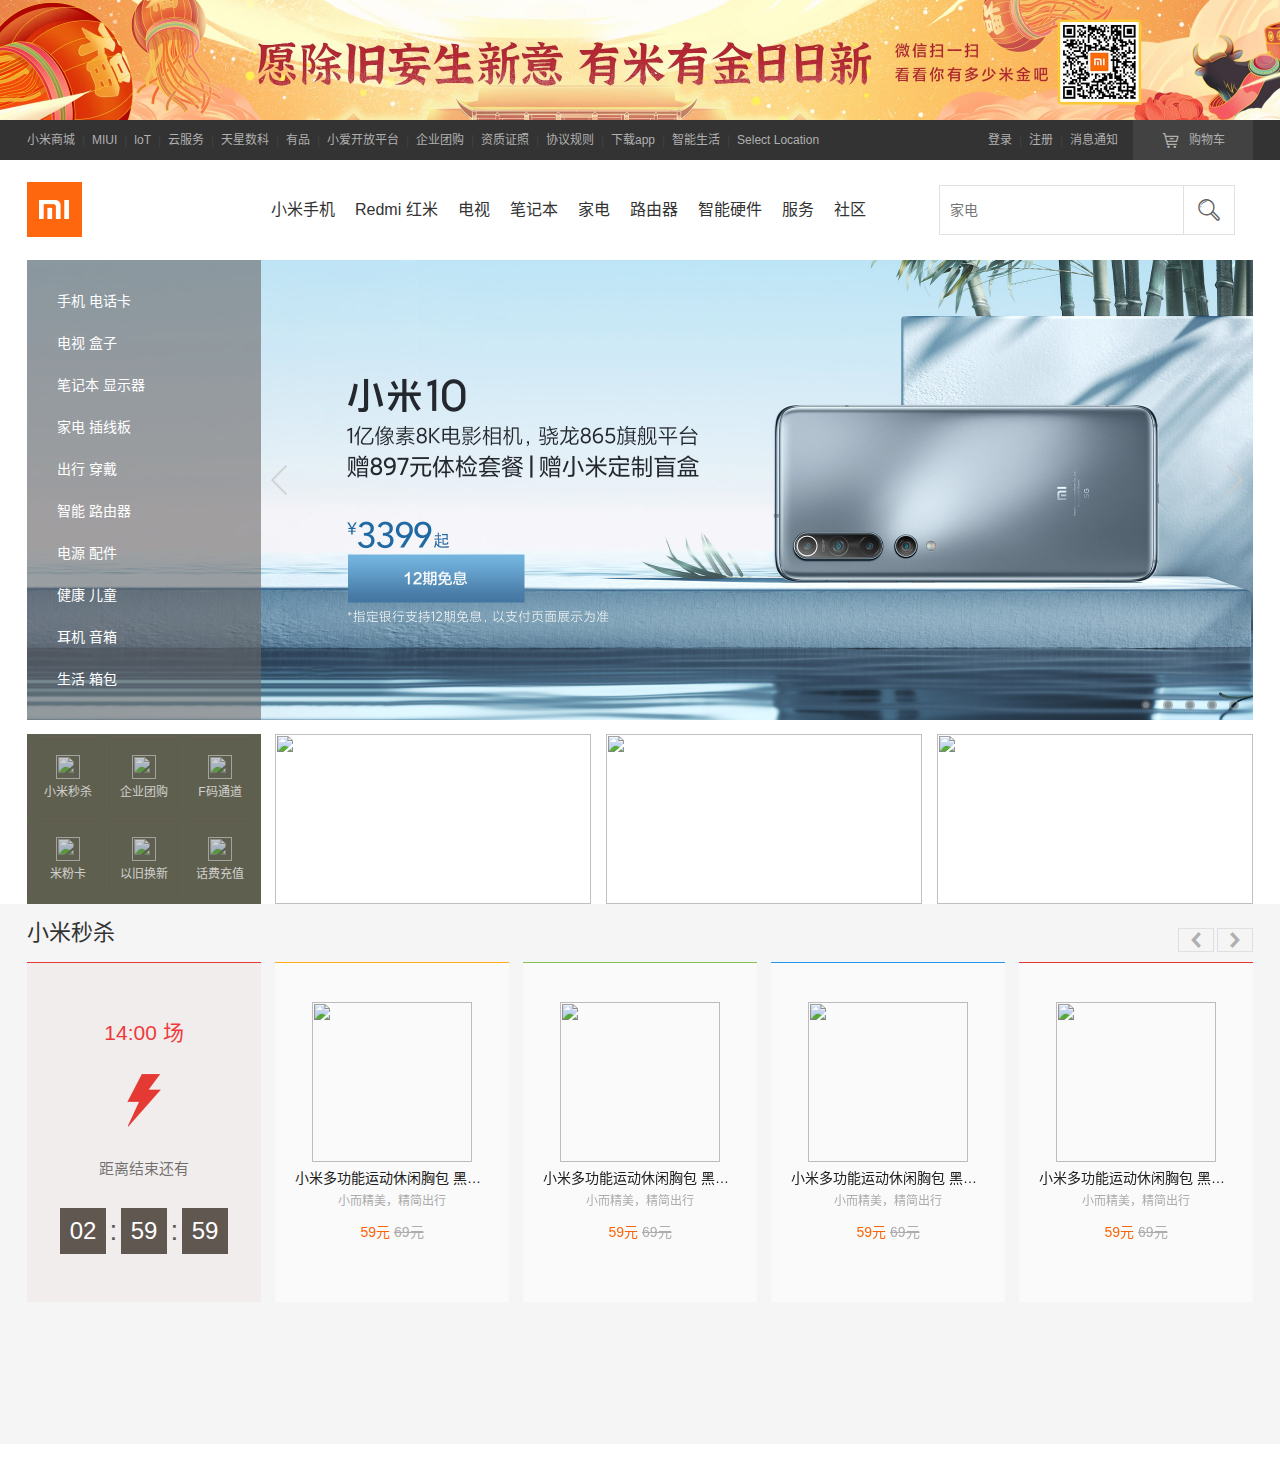
==== commit e1afac93: "add home-flashsale" ====
--- a/Practise/mi.com/index.html
+++ b/Practise/mi.com/index.html
@@ -67,7 +67,7 @@
         </div>
         <div class="topbar-cart">
           <a href="#">
-            <i class="iconfont">&#xe611;</i>
+            <i class="iconfont">&#xe63b;</i>
             <span>购物车</span> 
             <div class="cart-menu">
               <span>购物车中还没有商品，赶紧选购吧！</span>
@@ -2192,7 +2192,7 @@
             <input type="search" name="search" id="search" class="search-input" placeholder="家电" autocomplete="off">
             <a href="#">
               <label for="" class="search-button">
-                <i class="iconfont">&#xe63c;</i>
+                <i class="iconfont">&#xe64c;</i>
               </label>  
             </a>
             <div class="search-keyword">
@@ -2299,7 +2299,163 @@
       </div>
     </div>
     <div class="secondary-screen">
-
+      <div class="container">
+        <!---->
+        <div class="home-flashsale">
+          <div class="box-header">
+            <h2 class="title">小米秒杀</h2>
+          </div>
+          <div class="box-body clearfix">
+            <div class="flashsale-countdown">
+              <div class="round">14:00 场</div>
+              <img src="[data-uri]%0AbWFnZVJlYWR5ccllPAAAAyNpVFh0WE1MOmNvbS5hZG9iZS54bXAAAAAAADw/eHBhY2tldCBiZWdp%0Abj0i77u/IiBpZD0iVzVNME1wQ2VoaUh6cmVTek5UY3prYzlkIj8+IDx4OnhtcG1ldGEgeG1sbnM6%0AeD0iYWRvYmU6bnM6bWV0YS8iIHg6eG1wdGs9IkFkb2JlIFhNUCBDb3JlIDUuNS1jMDE0IDc5LjE1%0AMTQ4MSwgMjAxMy8wMy8xMy0xMjowOToxNSAgICAgICAgIj4gPHJkZjpSREYgeG1sbnM6cmRmPSJo%0AdHRwOi8vd3d3LnczLm9yZy8xOTk5LzAyLzIyLXJkZi1zeW50YXgtbnMjIj4gPHJkZjpEZXNjcmlw%0AdGlvbiByZGY6YWJvdXQ9IiIgeG1sbnM6eG1wPSJodHRwOi8vbnMuYWRvYmUuY29tL3hhcC8xLjAv%0AIiB4bWxuczp4bXBNTT0iaHR0cDovL25zLmFkb2JlLmNvbS94YXAvMS4wL21tLyIgeG1sbnM6c3RS%0AZWY9Imh0dHA6Ly9ucy5hZG9iZS5jb20veGFwLzEuMC9zVHlwZS9SZXNvdXJjZVJlZiMiIHhtcDpD%0AcmVhdG9yVG9vbD0iQWRvYmUgUGhvdG9zaG9wIENDIChNYWNpbnRvc2gpIiB4bXBNTTpJbnN0YW5j%0AZUlEPSJ4bXAuaWlkOjY4Q0ZFMkY5MTJFNzExRThCMkM4OEM1RTNBNjczQUVBIiB4bXBNTTpEb2N1%0AbWVudElEPSJ4bXAuZGlkOjY4Q0ZFMkZBMTJFNzExRThCMkM4OEM1RTNBNjczQUVBIj4gPHhtcE1N%0AOkRlcml2ZWRGcm9tIHN0UmVmOmluc3RhbmNlSUQ9InhtcC5paWQ6NjhDRkUyRjcxMkU3MTFFOEIy%0AQzg4QzVFM0E2NzNBRUEiIHN0UmVmOmRvY3VtZW50SUQ9InhtcC5kaWQ6NjhDRkUyRjgxMkU3MTFF%0AOEIyQzg4QzVFM0E2NzNBRUEiLz4gPC9yZGY6RGVzY3JpcHRpb24+IDwvcmRmOlJERj4gPC94Onht%0AcG1ldGE+IDw/eHBhY2tldCBlbmQ9InIiPz5oEyacAAACoklEQVR42sSYv0tbURTHX0LqD6T4g4pE%0AcHDoUOloBxVd/QFFEcQqWtrSKlKFmmAslopohzgIbv4FwUEE0clFujiIi+BSIbRQ0ooKRReRULHf%0AS48Qgu++c3/FAx+iyU3eJzf3nnPuC/1qavQ04zVY8szjCHRGNN9cBD6DSkOJKzAGzsOaH/AW1FuY%0AjRg4EH/oiJSCTxYk1sDK7T86Iu9BraHED/Au9wlVkYdg2lAiC/rBhYnIB/DIUOQj2M9/UkWkCsQN%0AJbbA8l0vqIhMgXIDiZ/gFbgxEakBEwYSf8Eg+OM3gCsyA8oMRETy25UN4IjUgVEDiW2wGDSIIzIL%0AijUljsFLv3WhIvKYFphOXNO6OOUMDhKZA7qFcQF85Q6WXeQpeKEpcULlvY8xthp8iwR8I93qLLb7%0AKnOsSPWNfhd6Bro99yHqTi9IhyWzEXIsIXbSG7Djt1jbQHsBZkMkyZRs13wpgIRoiJKy7dsBWh1L%0AbN5Vt3JFQrQ2XMYeGKBk5yvSI7aRQ4k0eA4uZZlVPM47lDgTZxd6lKb4AcqkLuKSZiIdVGsiVFNc%0AxDV9yT1Orekjoe+MDw4pHqwmaJewit66Ql0QaX+DOTaZe4DitAFZxQaaEynKnJ6KCDeaQAtj3A7V%0AkBtXIpwT3iFV06zqquaKPKEtKIsM6Mo/StoWiQeMvSCJjO4+54hEwTCjuTk0STgckUm6QxTY3LgU%0AKc+/jyFrblyKCIkKbnPjSkT8HDGV5saVyBAtVHZz40Ik7HNTRtrcuBARF2tQbW5ciCR0mhvbIs2E%0AcnNjWySh29zYFGnIK25KzY1Nkdziptzc2BKJUu7Qbm5sicQom2o3NzZEKqiu/DZpbmyIjIAHNBMZ%0A7x4iTALjhcgVQSIl3v87w5vePcY/AQYAFYR6skFSqBUAAAAASUVORK5CYII=" alt="">
+              <div class="desc">距离结束还有</div>
+              <div class="countdown clearfix">
+                <div class="count-hours clearfix">
+                  <span class="count-left">0</span>
+                  <span class="count-right hours-1">2 1 0</span>
+                </div>
+                <i>:</i>
+                <div class="count-min clearfix">
+                  <span class="count-left min-60m">5 4 3 2 1 0</span>
+                  <span class="count-right min-1m">9 8 7 6 5 4 3 2 1 0</span>
+                </div>
+                <i>:</i>
+                <div class="count-seconds clearfix">
+                  <span class="count-left sec-60s">5 4 3 2 1 0</span>
+                  <span class="count-right sec-1s">9 8 7 6 5 4 3 2 1 0</span>
+                </div>
+              </div>
+            </div>
+            <div class="flashsale-list">
+              <div class="slider-row">
+                <input type="radio" name="slider-controls" id="empty" checked>
+                <input type="radio" name="slider-controls" id="fs-prev">
+                <input type="radio" name="slider-controls" id="fs-next">
+                <div class="slider-controls">
+                  <label for="fs-prev" class="flashsale-prev">
+                    <i class="iconfont">&#xe65f;</i>
+                  </label>
+                  <label for="fs-next" class="flashsale-next">
+                      <i class="iconfont">&#xe615;</i>
+                  </label>
+                </div>
+                <ul class="slider-wrapper">
+                  <li class="slider-list">
+                    <a href="#">
+                      <div class="content">
+                        <img src="//cdn.cnbj1.fds.api.mi-img.com/mi-mall/59b9d2733b7b616d9bdb00e13c44678f.png?thumb=1&w=200&h=200&f=webp&q=90" alt="">
+                        <p class="slider-title">小米多功能运动休闲胸包 黑色 黑色</p>
+                        <p class="desc">小而精美，精简出行</p>
+                        <p class="price">
+                          <span>59元</span>
+                          <del>69元</del>
+                        </p>
+                      </div>
+                    </a>
+                  </li>
+                  <li class="slider-list">
+                    <a href="#">
+                      <div class="content">
+                        <img src="//cdn.cnbj1.fds.api.mi-img.com/mi-mall/7d8640984fb9e7add801e8842521feed.png?thumb=1&w=200&h=200&f=webp&q=90" alt="">
+                        <p class="slider-title">小米多功能运动休闲胸包 黑色 黑色</p>
+                        <p class="desc">小而精美，精简出行</p>
+                        <p class="price">
+                          <span>59元</span>
+                          <del>69元</del>
+                        </p>
+                      </div>
+                    </a>
+                  </li>
+                  <li class="slider-list">
+                    <a href="#">
+                      <div class="content">
+                        <img src="//cdn.cnbj1.fds.api.mi-img.com/mi-mall/b907a40651c096642415df6163524066.png?thumb=1&w=200&h=200&f=webp&q=90" alt="">
+                        <p class="slider-title">小米多功能运动休闲胸包 黑色 黑色</p>
+                        <p class="desc">小而精美，精简出行</p>
+                        <p class="price">
+                          <span>59元</span>
+                          <del>69元</del>
+                        </p>
+                      </div>
+                    </a>
+                  </li>
+                  <li class="slider-list">
+                    <a href="#">
+                      <div class="content">
+                        <img src="//cdn.cnbj1.fds.api.mi-img.com/mi-mall/a50a30779f6a2bea035f9d6e6b2b08d6.png?thumb=1&w=200&h=200&f=webp&q=90" alt="">
+                        <p class="slider-title">小米多功能运动休闲胸包 黑色 黑色</p>
+                        <p class="desc">小而精美，精简出行</p>
+                        <p class="price">
+                          <span>59元</span>
+                          <del>69元</del>
+                        </p>
+                      </div>
+                    </a>
+                  </li>
+                  <li class="slider-list">
+                    <a href="#">
+                      <div class="content">
+                        <img src="//cdn.cnbj1.fds.api.mi-img.com/mi-mall/730055892c1afa7b6d8128c0938b5277.png?thumb=1&w=200&h=200&f=webp&q=90" alt="">
+                        <p class="slider-title">小米多功能运动休闲胸包 黑色 黑色</p>
+                        <p class="desc">小而精美，精简出行</p>
+                        <p class="price">
+                          <span>59元</span>
+                          <del>69元</del>
+                        </p>
+                      </div>
+                    </a>
+                  </li>
+                  <li class="slider-list">
+                    <a href="#">
+                      <div class="content">
+                        <img src="//cdn.cnbj1.fds.api.mi-img.com/mi-mall/fbe8a3739b1b0297c0719ed751a5e4f2.png?thumb=1&w=200&h=200&f=webp&q=90" alt="">
+                        <p class="slider-title">小米多功能运动休闲胸包 黑色 黑色</p>
+                        <p class="desc">小而精美，精简出行</p>
+                        <p class="price">
+                          <span>59元</span>
+                          <del>69元</del>
+                        </p>
+                      </div>
+                    </a>
+                  </li>
+                  <li class="slider-list">
+                    <a href="#">
+                      <div class="content">
+                        <img src="//cdn.cnbj1.fds.api.mi-img.com/mi-mall/06d58bf1fed06fa5f433fc62f7302dd5.png?thumb=1&w=200&h=200&f=webp&q=90" alt="">
+                        <p class="slider-title">小米多功能运动休闲胸包 黑色 黑色</p>
+                        <p class="desc">小而精美，精简出行</p>
+                        <p class="price">
+                          <span>59元</span>
+                          <del>69元</del>
+                        </p>
+                      </div>
+                    </a>
+                  </li>
+                  <li class="slider-list">
+                    <a href="#">
+                      <div class="content">
+                        <img src="//cdn.cnbj1.fds.api.mi-img.com/mi-mall/e7d6458c24d0c24db9385ef7355dfd43.png?thumb=1&w=200&h=200&f=webp&q=90" alt="">
+                        <p class="slider-title">小米多功能运动休闲胸包 黑色 黑色</p>
+                        <p class="desc">小而精美，精简出行</p>
+                        <p class="price">
+                          <span>59元</span>
+                          <del>69元</del>
+                        </p>
+                      </div>
+                    </a>
+                  </li>
+                </ul>
+              </div>
+            </div>
+          </div>
+        </div>
+        <div class="home-banner">
+          <a href="#">
+            <img src="https://cdn.cnbj1.fds.api.mi-img.com/mi-mall/431e5fd6bfd1b67d096928248be18303.jpg?thumb=1&w=1226&h=120&f=webp&q=90" alt="">
+          </a>
+        </div>
+      </div>
     </div>
   </div>
 </body>
--- a/Practise/mi.com/assets/css/secondary-screen.css
+++ b/Practise/mi.com/assets/css/secondary-screen.css
@@ -1,3 +1,308 @@
 .secondary-screen{
   background-color: #f5f5f5;
+}
+.box-header{
+  height: 58px;
+}
+.box-header .title{
+  margin: 0;
+  font-size: 22px;
+  font-weight: 200;
+  line-height: 58px;
+  color: #333;
+}
+.flashsale-countdown{
+  float: left;
+  width: 234px;
+  height: 300px;
+  border-top: 1px solid #e53935;
+  text-align: center;
+  padding-top: 39px;
+  background-color: #f1eded;
+}
+.round{
+  font-size: 21px;
+  color: #ef3a3b;
+  padding-top: 15px;
+}
+.flashsale-countdown img{
+  margin: 25px auto;
+}
+.desc{
+  color: rgba(0, 0, 0, .54);
+  font-size: 15px;
+}
+.countdown{
+  width: 168px;
+  margin: 28px auto 0;
+}
+.count-hours,
+.count-min,
+.count-seconds{
+  width: 46px;
+  height: 46px;
+  float: left;
+  overflow: hidden;
+  background: #605751;
+}
+.count-hours span,
+.count-min span,
+.count-seconds span{
+  float: left;
+  display: block;
+  width: 23px;
+  height: 46px;
+  color: #fff;
+  font-size: 24px;
+  line-height: 46px;
+  position: relative;
+  top: 0;
+}
+.count-left{
+  text-align: right;
+}
+.count-right{
+  text-align: left;
+}
+.countdown i{
+  float: left;
+  width: 15px;
+  height: 46px;
+  line-height: 46px;
+  color: #605751;
+  font-size: 28px;
+  font-style: normal;
+}
+.sec-1s{
+  animation-name: sec-1s;
+  animation-duration: 10s;
+  animation-timing-function: steps(10);
+  animation-iteration-count: infinite;
+}
+
+@keyframes sec-1s{
+  0%{
+    top: 0;
+  }
+  100%{
+    top: -460px;
+  }
+}
+.sec-60s{
+  animation-name: sec-60s;
+  animation-duration: 60s;
+  animation-timing-function: steps(6);
+  animation-iteration-count: infinite;
+}
+@keyframes sec-60s{
+  0%{
+    top: 0;
+  }
+  100%{
+    top: -276px;
+  }
+}
+.min-1m{
+  animation-name: min-1m;
+  animation-duration: 600s;
+  animation-timing-function: steps(10);
+  animation-iteration-count: infinite;
+}
+
+@keyframes min-1m{
+  0%{
+    top: 0;
+  }
+  100%{
+    top: -460px;
+  }
+}
+.min-60m{
+  animation-name: min-60m;
+  animation-duration: 3600s;
+  animation-timing-function: steps(10);
+  animation-iteration-count: infinite;
+}
+@keyframes min-60m{
+  0%{
+    top: 0;
+  }
+  100%{
+    top: -276px;
+  }
+}
+.hours-1{
+  animation-name: hours-1;
+  animation-duration: 10800s;
+  animation-timing-function: steps(3);
+  animation-iteration-count: infinite;
+}
+@keyframes hours-1{
+  0%{
+    top: 0;
+  }
+  100%{
+    top: -138px;
+  }
+}
+.flashsale-list{
+  float: left;
+  width: 978px;
+  height: 340px;
+  margin-left: 14px;
+  position: relative;
+  z-index: 1;
+}
+.slider-row{
+  overflow: hidden;
+}
+.slider-wrapper{
+  position: relative;
+  z-index: 1;
+  width: 100%;
+  display: -webkit-flex;
+  display: flex;
+  transition-property: transform,-webkit-transform;
+  box-sizing: content-box;
+  transform: translate3d(0px, 0px, 0px);
+  transition-duration: 1000ms;
+  animation-name: slider-row;
+  animation-duration: 10s;
+  animation-timing-function: linear;
+  animation-iteration-count: infinite;
+  transition: 1s;
+}
+
+@keyframes slider-row{
+  0%{
+    transform: translate3d(0px, 0px, 0px);
+  }
+  42%{
+    transform: translate3d(0px, 0px, 0px);
+  }
+  50%{
+    transform: translate3d(-992px, 0px, 0px);
+  }
+  92%{
+    transform: translate3d(-992px, 0px, 0px);
+  }
+  100%{
+    transform: translate3d(0px, 0px, 0px);
+  }
+}
+
+.slider-list{
+  width: 234px;
+  margin-right: 14px;
+  text-align: center;
+  background-color: #fff;
+  border-top: 1px solid;
+  position: relative;
+  z-index: 1;
+}
+.slider-list a{
+  display: block;
+  height: 300px;
+  padding-top: 39px;
+  position: relative;
+}
+.slider-list a::after{
+  content: '';
+  position: absolute;
+  top: 0;
+  left: 0;
+  bottom: 0;
+  right: 0;
+  z-index: 2;
+  background-color: rgba(0, 0, 0, .02);
+}
+.content img{
+  width: 160px;
+  height: 160px;
+}
+.slider-title{
+  margin: 0 20px 3px;
+  font-size: 14px;
+  font-weight: 400;
+  text-overflow: ellipsis;
+  color: #212121;
+  overflow: hidden;
+  white-space: nowrap;
+}
+.content .desc{
+  height: 18px;
+  margin: 0 20px 12px;
+  font-size: 12px;
+  text-overflow: ellipsis;
+  color: #b0b0b0;
+  overflow: hidden;
+  white-space: nowrap;
+}
+.price{
+  margin: 0;
+  color: #ff6709;
+}
+.price del{
+  color: #b0b0b0;
+}
+
+.slider-list:nth-child(5n+1){
+  border-color: #ffac13;
+}
+.slider-list:nth-child(5n+2){
+  border-color: #83c44e;
+}
+.slider-list:nth-child(5n+3){
+  border-color: #2196f3;
+}
+.slider-list:nth-child(5n+4){
+  border-color: #e53935;
+}
+.slider-list:nth-child(5n+5){
+  border-color: #00c0a5;
+}
+
+
+.box-body{
+  position: relative;
+}
+.slider-controls{
+  position: absolute;
+  top: -34px;
+  right: 0;
+}
+.slider-row input{
+  display: none;
+}
+.slider-controls label{
+  display: inline-block;
+  width: 24px;
+  height: 16px;
+  padding: 3px 5px;
+  margin-left: -1px;
+  border: 1px solid #e0e0e0;
+  font-size: 16px;
+  line-height: 16px;
+  transition: color .5s;
+  color: #b0b0b0;
+  text-align: center;
+  cursor: pointer;
+}
+.slider-controls label:hover{
+  color: #ff6700;
+}
+
+#fs-prev:checked ~ .slider-wrapper{
+  animation-name: none;
+  transform: translate3d(0px, 0px, 0px);
+}
+#fs-next:checked ~ .slider-wrapper{
+  animation-name: none;
+  transform: translate3d(-992px, 0px, 0px);
+}
+
+.home-banner{
+  height: 120px;
+  margin: 22px 0;
+  overflow: hidden;
 }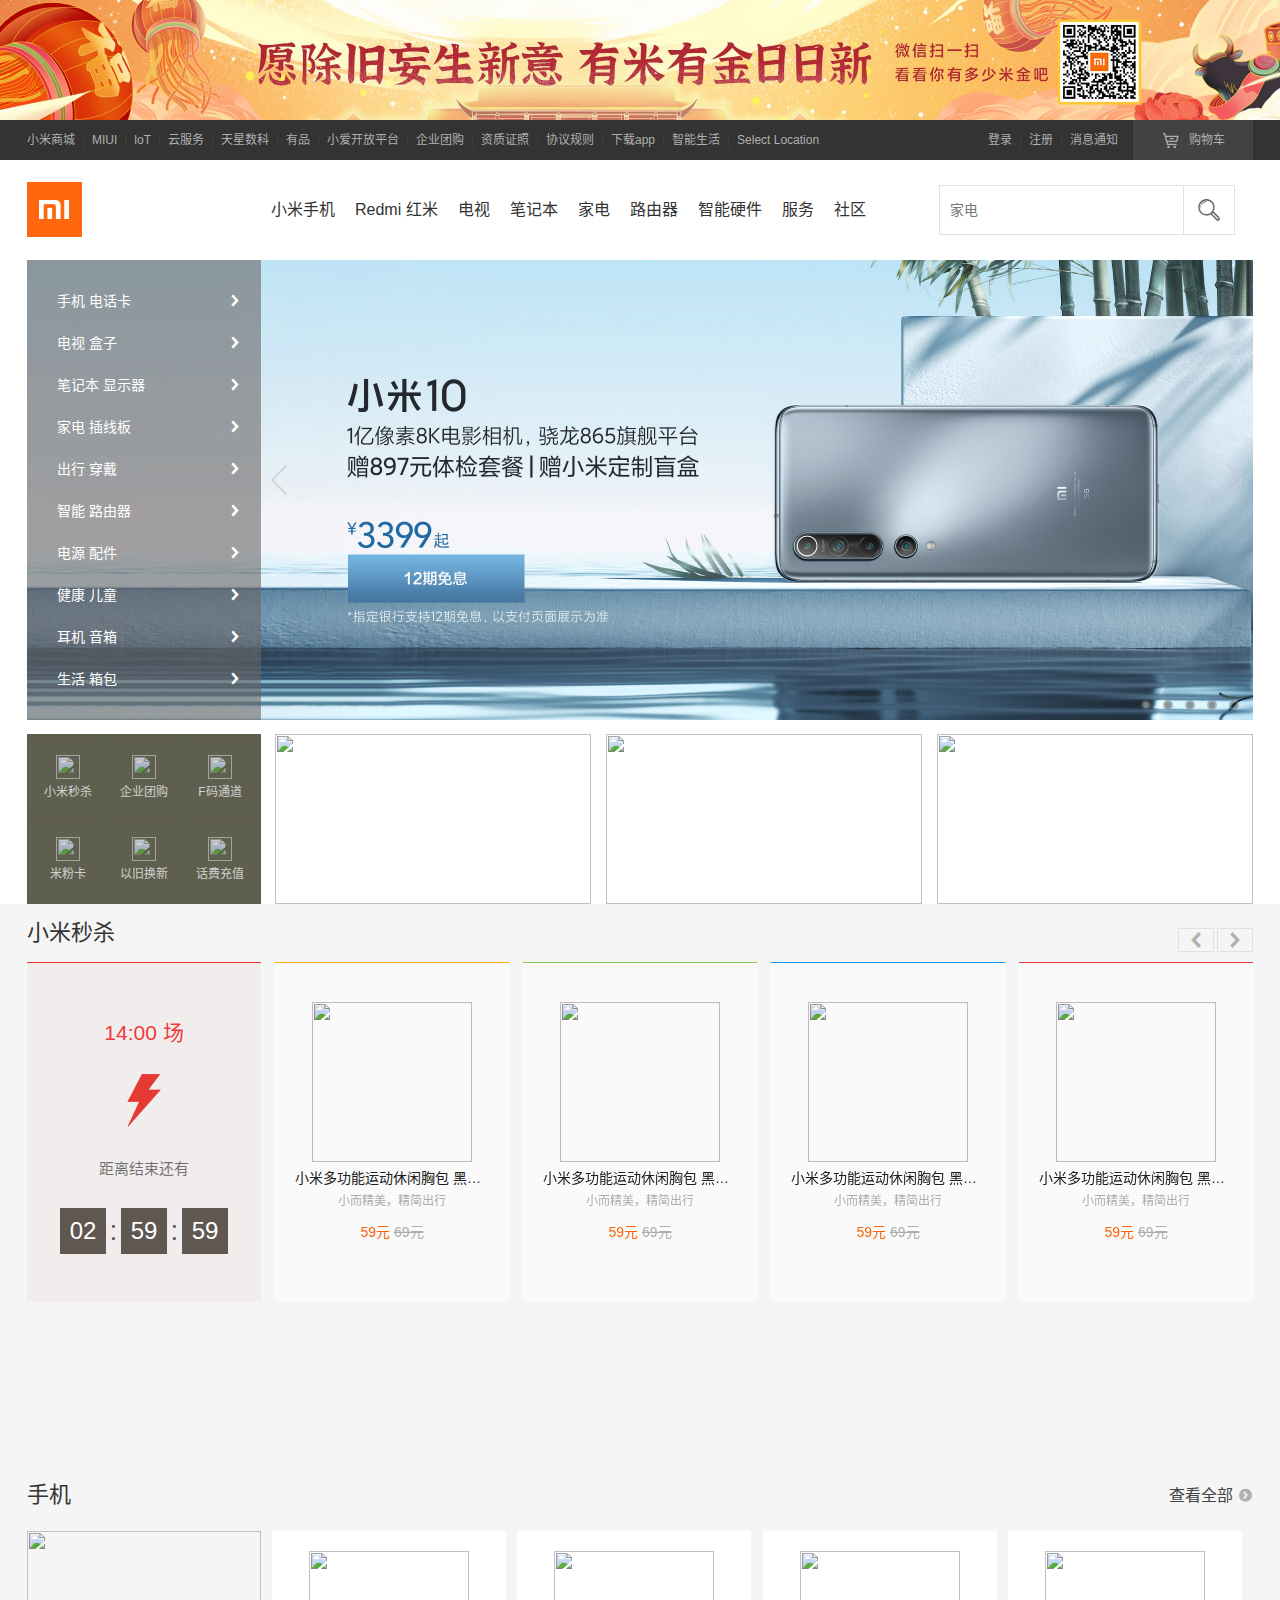
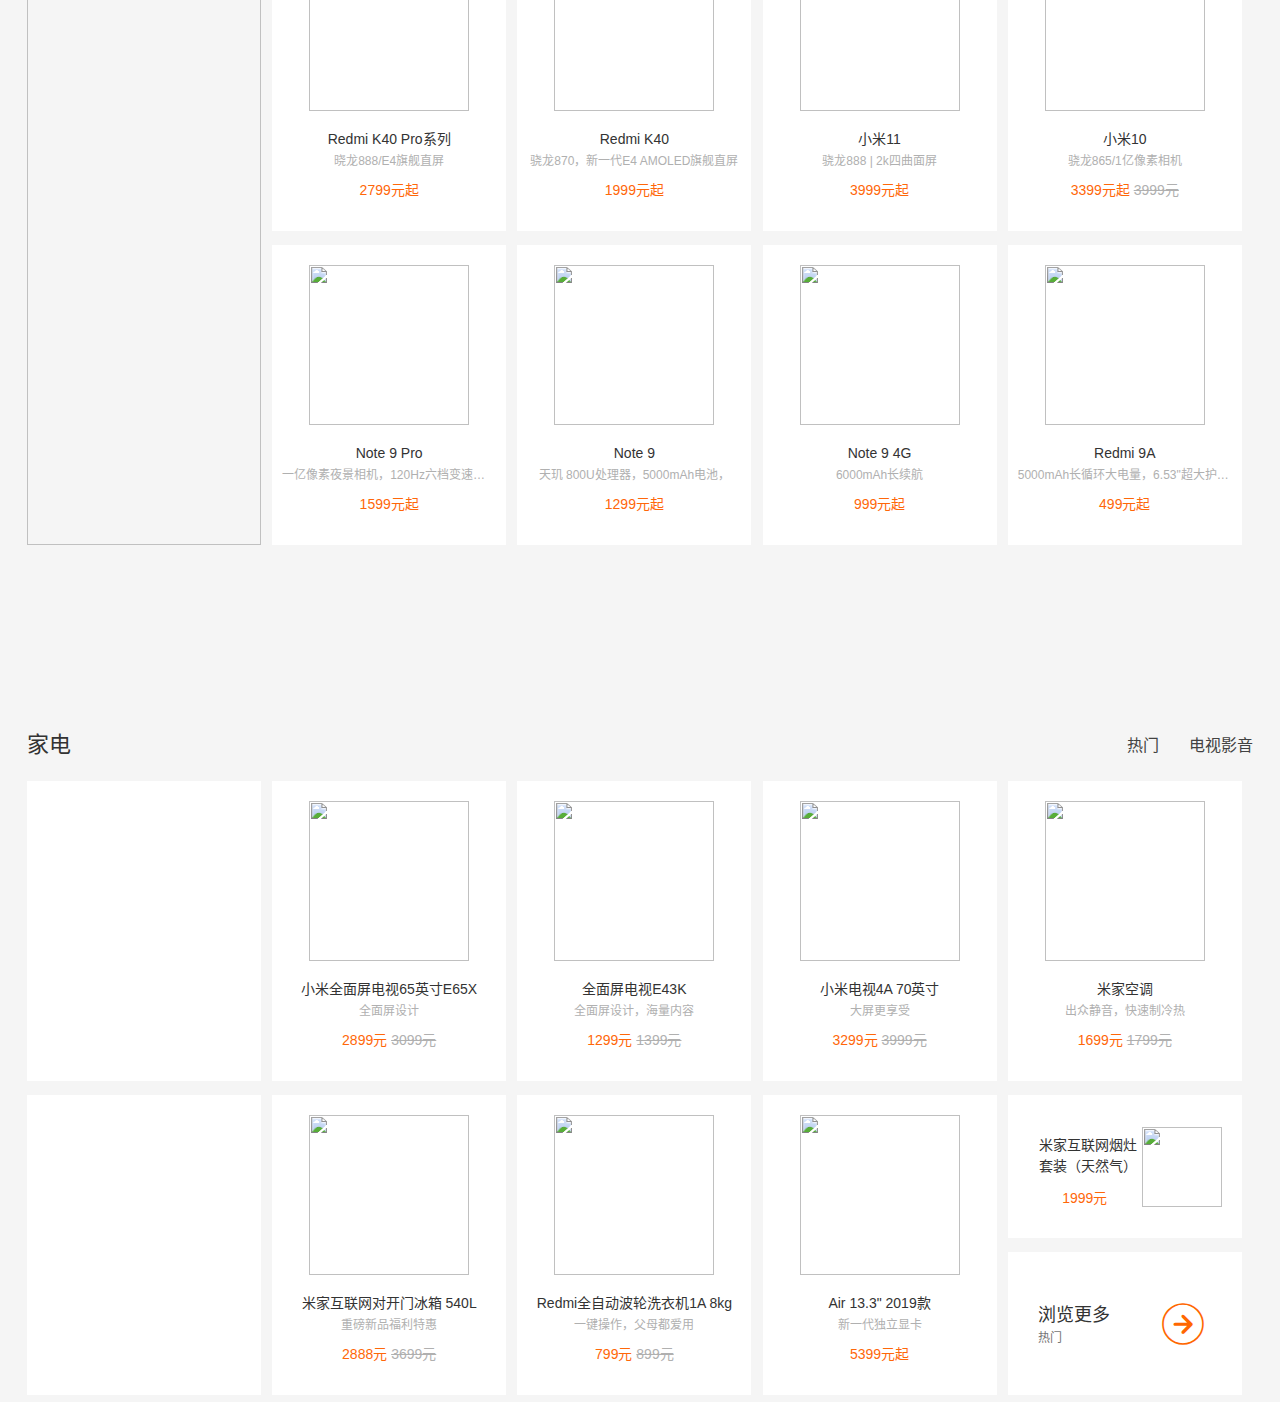
==== commit 4f1d9e13: "add section;实现cssåhtmlm，css切换容器" ====
--- a/Practise/mi.com/index.html
+++ b/Practise/mi.com/index.html
@@ -97,7 +97,7 @@
                   <li class="category-item">
                     <a href="#" class="clearfix">
                       <span>手机 电话卡</span>  
-                      <i class="iconfont">&#xe65b;</i>
+                      <i class="iconfont">&#xe615;</i>
                     </a>
                     <div class="category-col">
                       <ul class="col-item">
@@ -257,7 +257,7 @@
                   <li class="category-item">
                     <a href="#" class="clearfix">
                       <span>电视 盒子</span>  
-                      <i class="iconfont">&#xe65b;</i>
+                      <i class="iconfont">&#xe615;</i>
                     </a>
                     <div class="category-col">
                       <ul class="col-item">
@@ -417,7 +417,7 @@
                   <li class="category-item">
                     <a href="#" class="clearfix">
                       <span>笔记本 显示器</span>  
-                      <i class="iconfont">&#xe65b;</i>
+                      <i class="iconfont">&#xe615;</i>
                     </a>
                     <div class="category-col">
                       <ul class="col-item">
@@ -539,7 +539,7 @@
                   <li class="category-item">
                     <a href="#" class="clearfix">
                       <span>家电 插线板</span>  
-                      <i class="iconfont">&#xe65b;</i>
+                      <i class="iconfont">&#xe615;</i>
                     </a>
                     <div class="category-col">
                       <ul class="col-item">
@@ -699,7 +699,7 @@
                   <li class="category-item">
                     <a href="#" class="clearfix">
                       <span>出行 穿戴</span>  
-                      <i class="iconfont">&#xe65b;</i>
+                      <i class="iconfont">&#xe615;</i>
                     </a>
                     <div class="category-col">
                       <ul class="col-item">
@@ -821,7 +821,7 @@
                   <li class="category-item">
                     <a href="#" class="clearfix">
                       <span>智能 路由器</span>  
-                      <i class="iconfont">&#xe65b;</i>
+                      <i class="iconfont">&#xe615;</i>
                     </a>
                     <div class="category-col">
                       <ul class="col-item">
@@ -981,7 +981,7 @@
                   <li class="category-item">
                     <a href="#" class="clearfix">
                       <span>电源 配件</span>  
-                      <i class="iconfont">&#xe65b;</i>
+                      <i class="iconfont">&#xe615;</i>
                     </a>
                     <div class="category-col">
                       <ul class="col-item">
@@ -1141,7 +1141,7 @@
                   <li class="category-item">
                     <a href="#" class="clearfix">
                       <span>健康 儿童</span>  
-                      <i class="iconfont">&#xe65b;</i>
+                      <i class="iconfont">&#xe615;</i>
                     </a>
                     <div class="category-col">
                       <ul class="col-item">
@@ -1301,7 +1301,7 @@
                   <li class="category-item">
                     <a href="#" class="clearfix">
                       <span>耳机 音箱</span>  
-                      <i class="iconfont">&#xe65b;</i>
+                      <i class="iconfont">&#xe615;</i>
                     </a>
                     <div class="category-col">
                       <ul class="col-item">
@@ -1461,7 +1461,7 @@
                   <li class="category-item">
                     <a href="#" class="clearfix">
                       <span>生活 箱包</span>  
-                      <i class="iconfont">&#xe65b;</i>
+                      <i class="iconfont">&#xe615;</i>
                     </a>
                     <div class="category-col">
                       <ul class="col-item">
@@ -2249,7 +2249,7 @@
             <a href="#"><img src="./assets/images/306db5066363ec97f9fe87e532f74a6d.webp" alt=""></a>
           </div>
         </div>
-        <div class="row clearfix">
+        <div class="channel-row clearfix">
           <div class="channel-item">
             <ul class="channel-list clearfix">
               <li>
@@ -2300,7 +2300,7 @@
     </div>
     <div class="secondary-screen">
       <div class="container">
-        <!---->
+        <!--分隔符-->
         <div class="home-flashsale">
           <div class="box-header">
             <h2 class="title">小米秒杀</h2>
@@ -2455,6 +2455,332 @@
             <img src="https://cdn.cnbj1.fds.api.mi-img.com/mi-mall/431e5fd6bfd1b67d096928248be18303.jpg?thumb=1&w=1226&h=120&f=webp&q=90" alt="">
           </a>
         </div>
+        <!--分隔符-->
+        <div class="brick-box">
+          <div class="box-header">
+            <h2 class="title">手机</h2>
+            <div class="all">
+              <a href="#">
+                查看全部
+                <i class="iconfont">&#xe600;</i>
+              </a>
+            </div>
+          </div>
+          <div class="box-body">
+            <div class="wapper">
+              <div class="brick-img">
+                <a href="#">
+                  <img src="https://cdn.cnbj1.fds.api.mi-img.com/mi-mall/cb1bd61ad71c45a4f67f09b075463944.jpeg?thumb=1&w=234&h=614&f=webp&q=90" alt="">
+                </a>
+              </div>
+              <div class="brick-item">
+                <a href="#">
+                  <img class="figure-img" src="https://cdn.cnbj1.fds.api.mi-img.com/mi-mall/68217751d12b1bfd2f9766e458b5e2dd.jpg?thumb=1&w=200&h=200&f=webp&q=90" alt="">
+                  <p class="title">Redmi K40 Pro系列</p>
+                  <p class="desc">晓龙888/E4旗舰直屏</p>
+                  <p class="price">2799元起</p>
+                </a>
+              </div>
+              <div class="brick-item">
+                <a href="#">
+                  <img class="figure-img" src="https://cdn.cnbj1.fds.api.mi-img.com/mi-mall/4e75e528fb468aee107f551179aa0799.jpg?thumb=1&w=200&h=200&f=webp&q=90" alt="">
+                  <p class="title">Note 9 Pro</p>
+                  <p class="desc">一亿像素夜景相机，120Hz六档变速高刷屏</p>
+                  <p class="price">1599元起</p>
+                </a>
+              </div>
+              <div class="brick-item">
+                <a href="#">
+                  <img class="figure-img" src="https://cdn.cnbj1.fds.api.mi-img.com/mi-mall/73617424da6ff6b64f9c630387bca874.jpg?thumb=1&w=200&h=200&f=webp&q=90" alt="">
+                  <p class="title">Redmi K40</p>
+                  <p class="desc">骁龙870，新一代E4 AMOLED旗舰直屏</p>
+                  <p class="price">1999元起</p>
+                </a>
+              </div>
+              <div class="brick-item">
+                <a href="#">
+                  <img class="figure-img" src="https://cdn.cnbj1.fds.api.mi-img.com/mi-mall/de2f71a797a74e1ca70f1fb4570bc026.jpg?thumb=1&w=200&h=200&f=webp&q=90" alt="">
+                  <p class="title">Note 9</p>
+                  <p class="desc">天玑 800U处理器，5000mAh电池，</p>
+                  <p class="price">1299元起</p>
+                </a>
+              </div>
+              <div class="brick-item">
+                <a href="#">
+                  <img class="figure-img" src="https://cdn.cnbj1.fds.api.mi-img.com/mi-mall/5a260090e0e08770b0bd865845a4b4ab.jpg?thumb=1&w=200&h=200&f=webp&q=90" alt="">
+                  <p class="title">小米11</p>
+                  <p class="desc">骁龙888 | 2k四曲面屏</p>
+                  <p class="price">3999元起</p>
+                </a>
+              </div>
+              <div class="brick-item">
+                <a href="#">
+                  <img class="figure-img" src="https://cdn.cnbj1.fds.api.mi-img.com/mi-mall/13f10e47913f9dc82e6c6a6199f413cd.jpg?thumb=1&w=200&h=200&f=webp&q=90" alt="">
+                  <p class="title">Note 9 4G</p>
+                  <p class="desc">6000mAh长续航</p>
+                  <p class="price">999元起</p>
+                </a>
+              </div>
+              <div class="brick-item">
+                <a href="#">
+                  <img class="figure-img" src="https://cdn.cnbj1.fds.api.mi-img.com/mi-mall/0099822e42b4428cb25c4cdebc6ca53d.jpg?thumb=1&w=200&h=200&f=webp&q=90" alt="">
+                  <p class="title">小米10</p>
+                  <p class="desc">骁龙865/1亿像素相机</p>
+                  <p class="price">3399元起 <del>3999元</del></p>
+                </a>
+              </div>
+              <div class="brick-item">
+                <a href="#">
+                  <img class="figure-img" src="https://cdn.cnbj1.fds.api.mi-img.com/mi-mall/c892a7640f58032489cbff8a948b50f9.jpg?thumb=1&w=200&h=200&f=webp&q=90" alt="">
+                  <p class="title">Redmi 9A</p>
+                  <p class="desc">5000mAh长循环大电量，6.53"超大护眼屏幕</p>
+                  <p class="price">499元起</p>
+                </a>
+              </div>
+            </div>
+          </div>
+        </div>
+        <div class="home-banner">
+          <a href="#">
+            <img src="https://cdn.cnbj1.fds.api.mi-img.com/mi-mall/41d16e66381cfeda7b6b39ab67678d5e.jpg?thumb=1&w=1226&h=120&f=webp&q=90" alt="">
+          </a>
+        </div>
+        <!--分隔符-->
+        <div class="brick-box">
+          <div class="box-header">
+            <h2 class="title">家电</h2>
+          </div>
+          <div class="box-body">
+            <div class="row clearfix">
+              <div class="case">
+                <p class="more hot">热门</p>
+                <div class="wapper">
+                  <div class="brick-item brick-item-img">
+                    <a href="#">
+                      <img src="https://cdn.cnbj1.fds.api.mi-img.com/mi-mall/116fc43816b87192be4e67cf762e8da5.jpeg?thumb=1&w=234&h=300&f=webp&q=90" alt="">
+                    </a>
+                  </div>
+                  <div class="brick-item brick-item-img">
+                    <a href="#">
+                      <img src="https://cdn.cnbj1.fds.api.mi-img.com/mi-mall/1e82177bd8c8cd140e0e582ecaa886dc.jpg?thumb=1&w=234&h=300&f=webp&q=90" alt="">
+                    </a>
+                  </div>
+                  <div class="brick-item">
+                    <a href="#">
+                      <img class="figure-img" src="https://cdn.cnbj1.fds.api.mi-img.com/mi-mall/03a9e7e96a09d256ca1badeec186c859.jpg?thumb=1&w=200&h=200&f=webp&q=90" alt="">
+                      <p class="title">小米全面屏电视65英寸E65X</p>
+                      <p class="desc">全面屏设计</p>
+                      <p class="price">
+                        <span>2899元</span>
+                        <del>3099元</del>
+                      </p>
+                    </a>
+                  </div>
+                  <div class="brick-item">
+                    <a href="#">
+                      <img class="figure-img" src="https://cdn.cnbj1.fds.api.mi-img.com/mi-mall/6bed167fc905bab57dee478bcf1e5e0d.JPG?thumb=1&w=200&h=200&f=webp&q=90" alt="">
+                      <p class="title">米家互联网对开门冰箱 540L</p>
+                      <p class="desc">重磅新品福利特惠</p>
+                      <p class="price">
+                        <span>2888元</span>
+                        <del>3699元</del>
+                      </p>
+                    </a>
+                  </div>
+                  <div class="brick-item">
+                    <a href="#">
+                      <img class="figure-img" src="https://cdn.cnbj1.fds.api.mi-img.com/mi-mall/20d36fbaa18625e4fe507af31e4e9f83.jpg?thumb=1&w=200&h=200&f=webp&q=90" alt="">
+                      <p class="title">全面屏电视E43K</p>
+                      <p class="desc">全面屏设计，海量内容</p>
+                      <p class="price">
+                        <span>1299元</span>
+                        <del>1399元</del>
+                      </p>
+                    </a>
+                  </div>
+                  <div class="brick-item">
+                    <a href="#">
+                      <img class="figure-img" src="https://cdn.cnbj1.fds.api.mi-img.com/mi-mall/b8c63a2024528fe5410ebe669b7d2407.jpg?thumb=1&w=200&h=200&f=webp&q=90" alt="">
+                      <p class="title">Redmi全自动波轮洗衣机1A 8kg</p>
+                      <p class="desc">一键操作，父母都爱用</p>
+                      <p class="price">
+                        <span>799元</span>
+                        <del>899元</del>
+                      </p>
+                    </a>
+                  </div>
+                  <div class="brick-item">
+                    <a href="#">
+                      <img class="figure-img" src="https://cdn.cnbj1.fds.api.mi-img.com/mi-mall/9d8674cd21c486feff5328772ab9cf01.jpg?thumb=1&w=200&h=200&f=webp&q=90" alt="">
+                      <p class="title">小米电视4A 70英寸</p>
+                      <p class="desc">大屏更享受</p>
+                      <p class="price">
+                        <span>3299元</span>
+                        <del>3999元</del>
+                      </p>
+                    </a>
+                  </div>
+                  <div class="brick-item">
+                    <a href="#">
+                      <img class="figure-img" src="https://cdn.cnbj1.fds.api.mi-img.com/mi-mall/74e573c4c0d89048392d14831cc507d5.jpg?thumb=1&w=200&h=200&f=webp&q=90" alt="">
+                      <p class="title">Air 13.3" 2019款</p>
+                      <p class="desc">新一代独立显卡</p>
+                      <p class="price">
+                        <span>5399元起</span>
+                      </p>
+                    </a>
+                  </div>
+                  <div class="brick-item">
+                    <a href="#">
+                      <img class="figure-img" src="https://cdn.cnbj0.fds.api.mi-img.com/b2c-mimall-media/2b911be4c2f156bb6e4cf367c6080045.jpg?thumb=1&w=200&h=200" alt="">
+                      <p class="title">米家空调</p>
+                      <p class="desc">出众静音，快速制冷热</p>
+                      <p class="price">
+                        <span>1699元</span>
+                        <del>1799元</del>
+                      </p>
+                    </a>
+                  </div>
+                  <div class="brick-item brick-small1 clearfix">
+                    <a href="#">
+                      <span class="title">
+                        米家互联网烟灶套装（天然气）
+                    </span>
+                      <p class="price">
+                        <span>1999元</span>
+                      </p>
+                      <img class="figure-img figure-img-small" src="https://cdn.cnbj1.fds.api.mi-img.com/mi-mall/7e5f89adf98ab3fccb34012b5209cd58.jpg?thumb=1&w=100&h=100&f=webp&q=90" alt="">
+                    </a>
+                  </div>
+                  <div class="brick-item brick-small2">
+                    <a href="#">
+                      <div class="figure-more">
+                        <i class="iconfont">&#xe637;</i>
+                      </div>
+                      <div class="desc-more">
+                        <p>浏览更多</p>
+                        <small>热门</small>
+                      </div>
+                    </a>
+                  </div>
+                </div>
+              </div>
+              <div class="case">
+                <p class="more tv">电视影音</p>
+                <div class="wapper">
+                  <div class="brick-item brick-item-img">
+                    <a href="#">
+                      <img src="https://cdn.cnbj1.fds.api.mi-img.com/mi-mall/116fc43816b87192be4e67cf762e8da5.jpeg?thumb=1&w=234&h=300&f=webp&q=90" alt="">
+                    </a>
+                  </div>
+                  <div class="brick-item brick-item-img">
+                    <a href="#">
+                      <img src="https://cdn.cnbj1.fds.api.mi-img.com/mi-mall/1e82177bd8c8cd140e0e582ecaa886dc.jpg?thumb=1&w=234&h=300&f=webp&q=90" alt="">
+                    </a>
+                  </div>
+                  <div class="brick-item">
+                    <a href="#">
+                      <img class="figure-img" src="https://cdn.cnbj1.fds.api.mi-img.com/mi-mall/20d36fbaa18625e4fe507af31e4e9f83.jpg?thumb=1&w=200&h=200&f=webp&q=90" alt="">
+                      <p class="title">全面屏电视E43k</p>
+                      <p class="desc">全面屏设计，海量内容</p>
+                      <p class="price">
+                        <span>1349元</span>
+                        <del>1399元</del>
+                      </p>
+                    </a>
+                  </div>
+                  <div class="brick-item">
+                    <a href="#">
+                      <img class="figure-img" src="https://cdn.cnbj1.fds.api.mi-img.com/mi-mall/03a9e7e96a09d256ca1badeec186c859.jpg?thumb=1&w=200&h=200&f=webp&q=90" alt="">
+                      <p class="title">小米全面屏电视65英寸 E65X</p>
+                      <p class="desc">全面屏设计</p>
+                      <p class="price">
+                        <span>2999元</span>
+                        <del>3099元</del>
+                      </p>
+                    </a>
+                  </div>
+                  <div class="brick-item">
+                    <a href="#">
+                      <img class="figure-img" src="https://cdn.cnbj1.fds.api.mi-img.com/mi-mall/f193daba3989eadac5e13ae102b91582.jpg?thumb=1&w=200&h=200&f=webp&q=90" alt="">
+                      <p class="title">全面屏电视 55英寸E55X</p>
+                      <p class="desc">潮流全面屏设计</p>
+                      <p class="price">
+                        <span>2299元</span>
+                        <del>2399元</del>
+                      </p>
+                    </a>
+                  </div>
+                  <div class="brick-item">
+                    <a href="#">
+                      <img class="figure-img" src="https://cdn.cnbj1.fds.api.mi-img.com/mi-mall/8b3fe3a07ef69fb4c959e39c768c7525.jpg?thumb=1&w=200&h=200&f=webp&q=90" alt="">
+                      <p class="title">小米全面屏电视E32C</p>
+                      <p class="desc">全面屏设计，人工智能系统</p>
+                      <p class="price">
+                        <span>899元</span>
+                        <del>999元</del>
+                      </p>
+                    </a>
+                  </div>
+                  <div class="brick-item">
+                    <a href="#">
+                      <img class="figure-img" src="https://cdn.cnbj1.fds.api.mi-img.com/mi-mall/ecbe6a6c0d4950b78b086d7ada654e3b.jpg?thumb=1&w=200&h=200&f=webp&q=90" alt="">
+                      <p class="title">小米电视4A 60英寸</p>
+                      <p class="desc">人工智能语音系统超高清画质</p>
+                      <p class="price">
+                        <span>2599元</span>
+                      </p>
+                    </a>
+                  </div>
+                  <div class="brick-item">
+                    <a href="#">
+                      <img class="figure-img" src="https://cdn.cnbj1.fds.api.mi-img.com/mi-mall/f674ced205c2e81125dfd2d6659aabfc.jpg?thumb=1&w=200&h=200&f=webp&q=90" alt="">
+                      <p class="title">Redmi智能电视A55</p>
+                      <p class="desc">澎湃音效影院级体验</p>
+                      <p class="price">
+                        <span>1999元</span>
+                        <del>2199元</del>
+                      </p>
+                    </a>
+                  </div>
+                  <div class="brick-item">
+                    <a href="#">
+                      <img class="figure-img" src="https://cdn.cnbj0.fds.api.mi-img.com/b2c-mimall-media/2b911be4c2f156bb6e4cf367c6080045.jpg?thumb=1&w=200&h=200" alt="">
+                      <p class="title">米家空调</p>
+                      <p class="desc">出众静音，快速制冷热</p>
+                      <p class="price">
+                        <span>1699元</span>
+                        <del>1799元</del>
+                      </p>
+                    </a>
+                  </div>
+                  <div class="brick-item brick-small1 clearfix">
+                    <a href="#">
+                      <span class="title">
+                        米家互联网烟灶套装（天然气）
+                    </span>
+                      <p class="price">
+                        <span>1999元</span>
+                      </p>
+                      <img class="figure-img figure-img-small" src="https://cdn.cnbj1.fds.api.mi-img.com/mi-mall/7e5f89adf98ab3fccb34012b5209cd58.jpg?thumb=1&w=100&h=100&f=webp&q=90" alt="">
+                    </a>
+                  </div>
+                  <div class="brick-item brick-small2">
+                    <a href="#">
+                      <div class="figure-more">
+                        <i class="iconfont">&#xe637;</i>
+                      </div>
+                      <div class="desc-more">
+                        <p>浏览更多</p>
+                        <small>热门</small>
+                      </div>
+                    </a>
+                  </div>
+                </div>
+              </div>
+            </div>
+          </div>
+        </div>
       </div>
     </div>
   </div>
--- a/Practise/mi.com/assets/css/base.css
+++ b/Practise/mi.com/assets/css/base.css
@@ -19,7 +19,8 @@
 
 a {
   text-decoration: none;
-  color: rgba(0, 0, 0, 0);
+  color: #757575;
+  background-color: rgba(0, 0, 0, 0);
 }
 
 a:hover {
--- a/Practise/mi.com/assets/css/site-category.css
+++ b/Practise/mi.com/assets/css/site-category.css
@@ -29,7 +29,7 @@
 .category-item a i{
   float: right;
   margin-right: 20px;
-  font-size: 16px;
+  font-size: 12px;
 }
 .category-item:hover{
   background-color: #ff6700;
--- a/Practise/mi.com/assets/css/main-screen.css
+++ b/Practise/mi.com/assets/css/main-screen.css
@@ -1,4 +1,4 @@
-.row{
+.channel-row{
   margin-top: 14px;
 }
 .channel-item{
--- a/Practise/mi.com/assets/css/secondary-screen.css
+++ b/Practise/mi.com/assets/css/secondary-screen.css
@@ -3,6 +3,7 @@
 }
 .box-header{
   height: 58px;
+  position: relative;
 }
 .box-header .title{
   margin: 0;
@@ -10,6 +11,25 @@
   font-weight: 200;
   line-height: 58px;
   color: #333;
+}
+.all{
+  position: absolute;
+  top: 0;
+  right: 0;
+}
+.all a{
+  font-size: 16px;
+  line-height: 58px;
+  color: #424242;
+  transition: all .4s;
+}
+.all a i{
+  color: #b0b0b0;
+  transition: all .4s;
+}
+.all a:hover,
+.all a:hover i{
+  color: #e53935;
 }
 .flashsale-countdown{
   float: left;
@@ -305,4 +325,190 @@
   height: 120px;
   margin: 22px 0;
   overflow: hidden;
-}+}
+/*           分隔符            */
+.more{
+  position: absolute;
+  top: -40px;
+  right: 0;
+  color: #424242;
+  cursor: pointer;
+  font-size: 16px;
+  margin: 0;
+}
+
+.wapper{
+  display: flex;
+  width: 1226px;
+  height: 628px;
+  flex-flow: column wrap;
+  justify-content: space-around;
+}
+.brick-img{
+  width: 234px;
+  height: 614px;
+}
+.brick-img a{
+  display: block;
+}
+.brick-img a img{
+  width: 234px;
+  height: 614px;
+}
+.brick-item{
+  width: 234px;
+  height: 260px;
+  padding: 20px 0;
+  background-color: #fff;
+  transition: all .2s;
+  flex-grow: 0;
+}
+.figure-img{
+  display: block;
+  width: 160px;
+  height: 160px;
+  margin: 0 auto 18px;
+}
+.brick-item .title,
+.brick-item .desc,
+.brick-item .price{
+  text-align: center;
+  text-overflow: ellipsis;
+  white-space: nowrap;
+  overflow: hidden;
+}
+.brick-item .title{
+  margin: 0 10px 2px;
+  font-size: 14px;
+  font-weight: 400;
+  color: #333;
+}
+.brick-item .desc{
+  margin: 0 10px 10px;
+  height: 18px;
+  font-size: 12px;
+  color: #b0b0b0;
+}
+.brick-item.price{
+  margin: 0 10px 14px;
+}
+.brick-img,
+.brick-item{
+  transition: all .2s linear;
+}
+.brick-img:hover,
+.brick-item:hover{
+  box-shadow: 0 15px 30px rgb(0 0 0 / 10%);
+  transform: translate3d(0,-2px,0);
+}
+
+/*   分隔符   */
+.tab-list{
+  padding: 16px 0 0;
+  font-size: 16px;
+}
+.tab-list li{
+  float: left;
+  margin: 0 0 0 30px;
+  border-bottom: 2px solid rgba(0, 0, 0, 0);
+  transition: all .3s;
+  cursor: pointer;
+}
+.tab-list li:hover{
+  color: #ff6700;
+  border-bottom: 2px solid #ff6700;
+}
+.brick-item-img{
+  height: 300px;
+  padding: 0;
+}
+.brick-small1,
+.brick-small2{
+  height: 93px;
+  padding: 50px 0 0 0 ;
+  position: relative;
+}
+.figure-img-small{
+  position: absolute;
+  right: 20px;
+  top: 32px;
+  width: 80px;
+  height: 80px;
+}
+.brick-small1 .title{
+  margin: -10px 110px 5px 30px;
+  font-size: 14px;
+  font-weight: 400;
+  display: inline-block;
+  width: 100px;
+  white-space: normal;
+}
+.brick-small1 .price{
+  margin: 0 110px 0 30px;
+  font-size: 14px;
+}
+.figure-more{
+  position: absolute;
+  right: 35px;
+  top: 48px;
+  width: 48px;
+  height: 48px;
+  color: #ff6700;
+}
+.figure-more i{
+  font-size: 48px;
+  line-height: 48px;
+}
+.desc-more{
+  margin: 0 110px 0 30px;
+  font-size: 18px;
+  color: #333;
+}
+.desc-more p{
+  margin: 0;
+}
+.desc-more small{
+  display: block;
+  font-size: 12px;
+  color: #757575;
+}
+
+.hot{
+  right: 94px;
+}
+.row{
+  position: relative;
+  height: 628px;
+}
+.row .wapper:hover{
+  transition: none;
+}
+.row .case{
+  float: left;
+}
+
+/* 列表切换并延迟 */
+.case .wapper{
+  position: absolute;
+  z-index: 0;
+  transition: z-index 0s 10000s;
+}
+.case:first-child .wapper{
+  z-index: 1;
+}
+.row:hover > .case > .wapper{
+  transition: none;
+}
+.case:hover > .wapper{
+  z-index: 10;
+}
+
+.row .more{
+  transition: border .3s .1s, color .3s;
+  border-bottom: 2px solid rgba(0, 0, 0, 0);
+}
+.more:hover{
+  color: #ff6700;
+  border-bottom: 2px solid #ff6700;
+}
+/***  关键点，需要注意HTML结构        ***/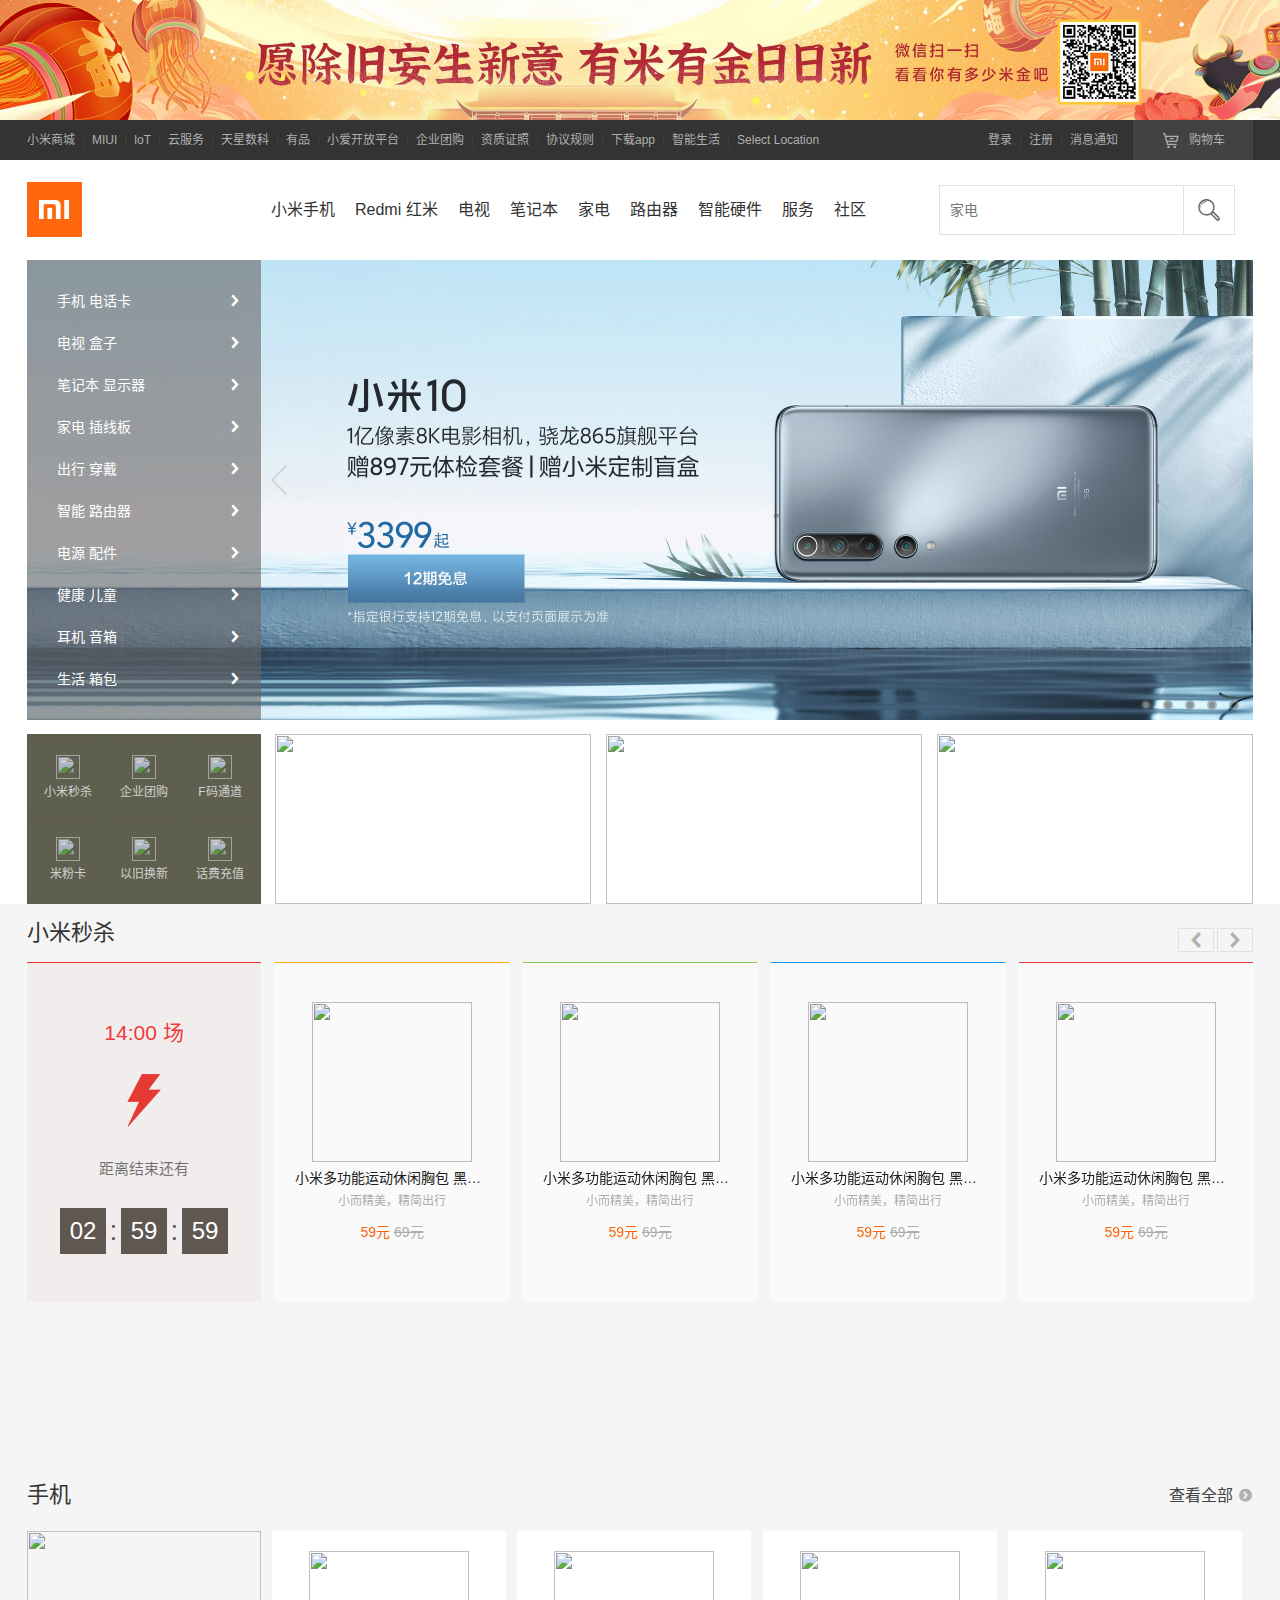
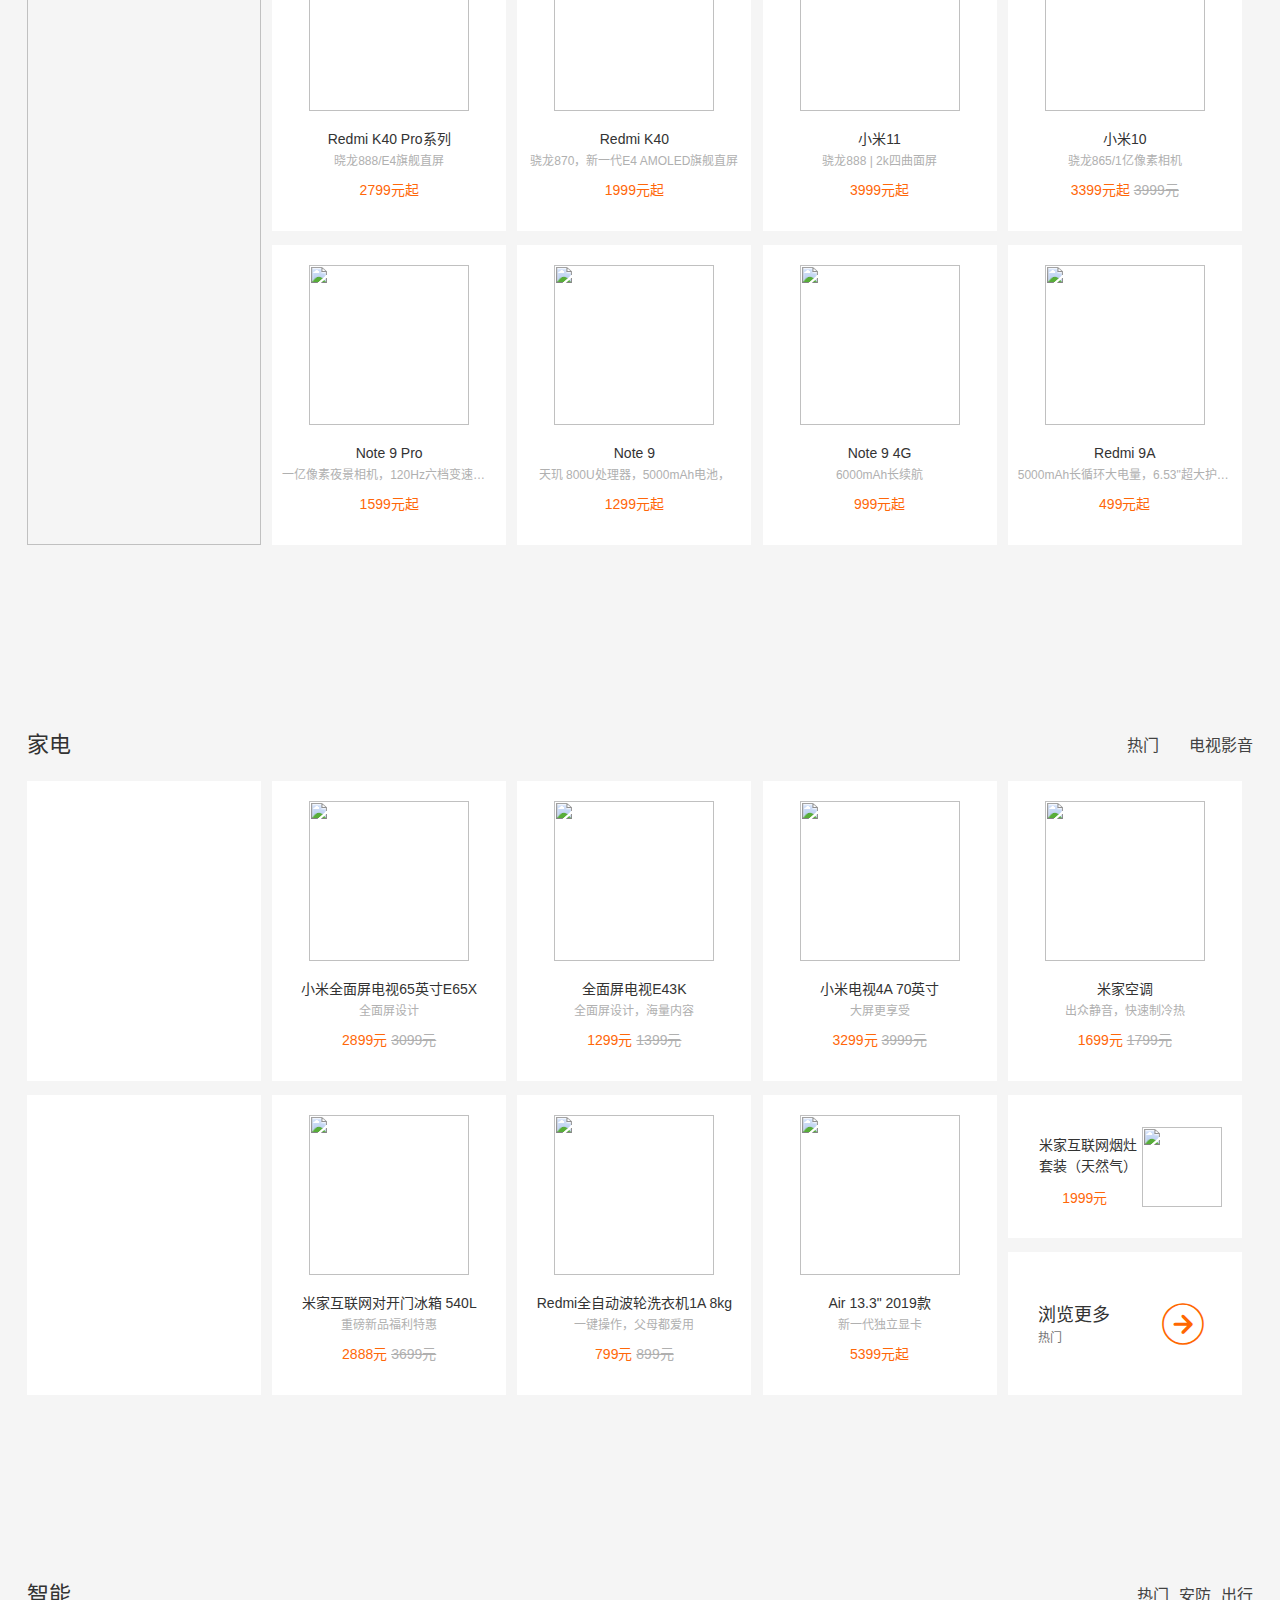
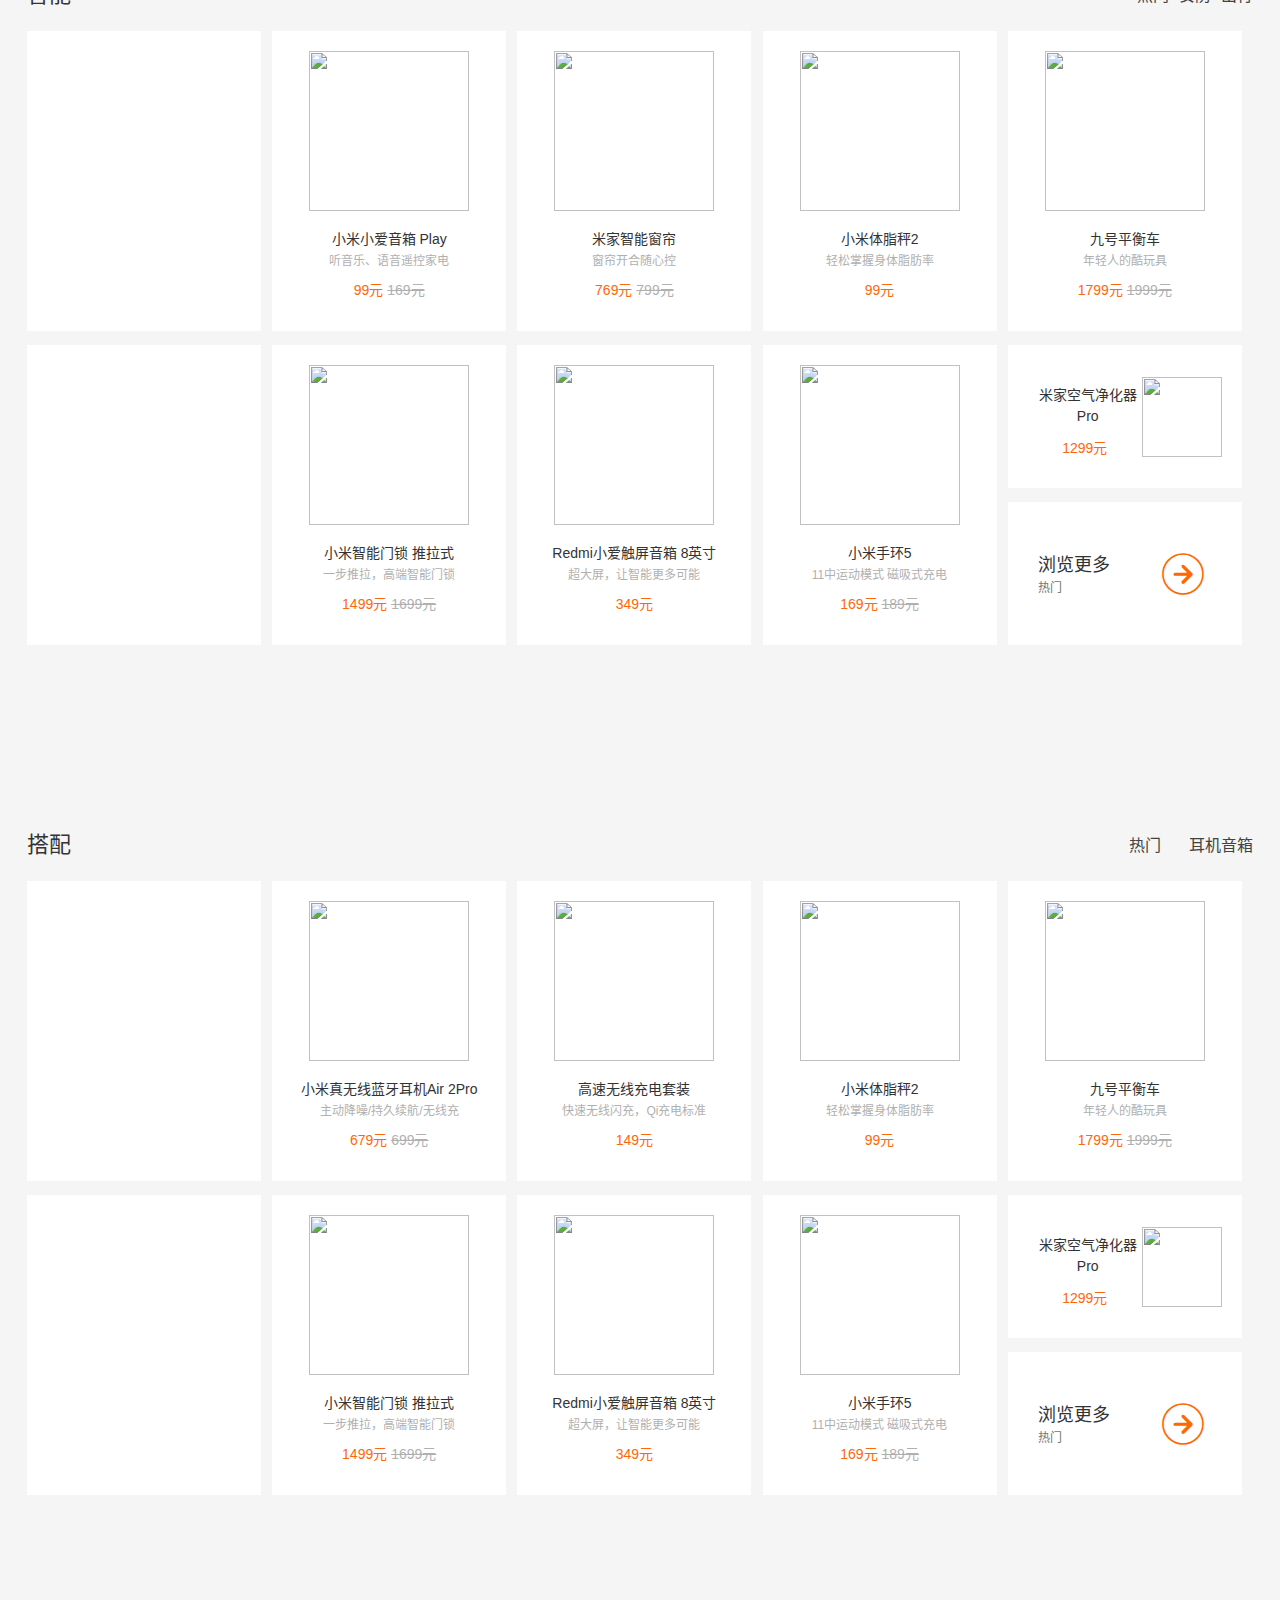
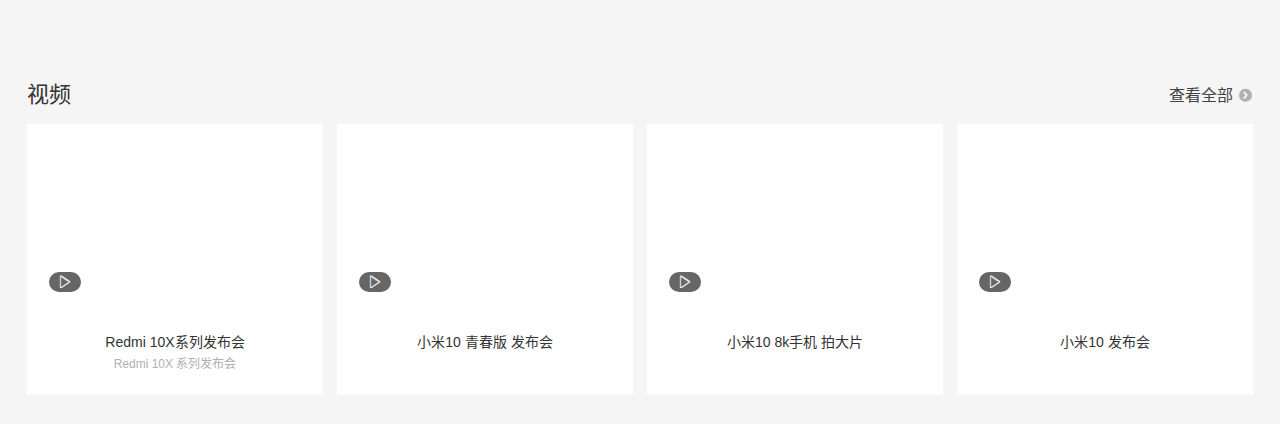
==== commit 52633376: "site-main 网页主体部分" ====
--- a/Practise/mi.com/index.html
+++ b/Practise/mi.com/index.html
@@ -1,2788 +1,3464 @@
-<!DOCTYPE html>
-<html lang="zh-cn">
-<head>
-  <meta charset="UTF-8">
-  <meta http-equiv="X-UA-Compatible" content="IE=edge">
-  <meta name="viewport" content="width=device-width, initial-scale=1.0">
-  <title>小米商城 - 小米11、Redmi Note 9、小米MIX Alpha，小米电视官方网站</title>
-  <link rel="icon" href="http://s01.mifile.cn/favicon.ico" type="image/x-icon">
-  <link rel="stylesheet" href="./assets/css/base.css"> 
-  <link rel="stylesheet" href="./assets/css/header.css">
-  <link rel="stylesheet" href="./assets/css/switch-img.css">
-  <link rel="stylesheet" href="./assets/css/site-category.css">
-  <link rel="stylesheet" href="./assets/css/main-screen.css">
-  <link rel="stylesheet" href="./assets/css/secondary-screen.css">
-</head>
-<body>
-<style>
-  body{
-  overflow-y: scroll;
-}
-</style>
-  <!-- 网站顶部 -->
-  <div class="header">
-    <!-- 顶栏横幅 -->
-    <div class="site-banners">
-      <a href="javascript:void(0);"class="topbar-banners"></a>
-    </div>
-    <!--网站导航 -->
-    <div class="site-topbar">
-      <div class="container clearfix">
-        <div class="topbar-nav">
-          <a href="#">小米商城</a>
-          <span>|</span>
-          <a href="#">MIUI</a>
-          <span>|</span>
-          <a href="#">loT</a>
-          <span>|</span>
-          <a href="#">云服务</a>
-          <span>|</span>
-          <a href="#">天星数科</a>
-          <span>|</span>
-          <a href="#">有品</a>
-          <span>|</span>
-          <a href="#">小爱开放平台</a>
-          <span>|</span>
-          <a href="#">企业团购</a>
-          <span>|</span>
-          <a href="#">资质证照</a>
-          <span>|</span>
-          <a href="#">协议规则</a>
-          <span>|</span>
-          <a href="#" class="download-app">下载app
-            <span>
-              <img 
-              src="./assets/images/download.png" 
-              alt="download-app images"
-              width="90"
-              height="90"
-              >
-              小米商城APP
-            </span>
-          </a>
-          <span>|</span>
-          <a href="#">智能生活</a>
-          <span>|</span>
-          <a href="#">Select Location</a>
-        </div>
-        <div class="topbar-cart">
-          <a href="#">
-            <i class="iconfont">&#xe63b;</i>
-            <span>购物车</span> 
-            <div class="cart-menu">
-              <span>购物车中还没有商品，赶紧选购吧！</span>
-            </div>
-          </a>
-        </div>
-        <div class="topbar-info">
-          <a href="#">登录</a>
-          <span>|</span>
-          <a href="#">注册</a>
-          <span>|</span>
-          <a href="#">消息通知</a>
-        </div>
-      </div>
-    </div>
-    <!-- 网站logo及产品展示 -->
-    <div class="site-header">
-      <div class="container clearfix">
-        <div class="site-logo">
-          <a href="#" title="logo"></a>
-        </div>
-        <div class="header-nav">
-          <ul class="nav-list clearfix">
-            <li class="empty-item">
-              <div class="site-category">
-                <ul class="category-list">
-                  <li class="category-item">
-                    <a href="#" class="clearfix">
-                      <span>手机 电话卡</span>  
-                      <i class="iconfont">&#xe615;</i>
-                    </a>
-                    <div class="category-col">
-                      <ul class="col-item">
-                        <li class="col-list">
-                          <a href="#" class="clearfix">
-                            <img src="./assets/images/a51c1afa4db8e47e62fad1f6fa4a8970.webp" alt="">
-                            <span>小米11</span>
-                          </a>
-                        </li>
-                        <li class="col-list">
-                          <a href="#" class="clearfix">
-                            <img src="./assets/images/5ca871528d3420622f21f25be7aba58c.webp" alt="">
-                            <span>小米10 至尊版纪念版</span>
-                          </a>
-                        </li>
-                        <li class="col-list">
-                          <a href="#" class="clearfix">
-                            <img src="./assets/images/4a7a4f24061860901f724b6ba6d75fd9.webp" alt="">
-                            <span>小米10</span>
-                          </a>
-                        </li>
-                        <li class="col-list">
-                          <a href="#" class="clearfix">
-                            <img src="./assets/images/cc563c76a7383d8030d1c23f31c60cb9.webp" alt="">
-                            <span>小米10 青春版</span>
-                          </a>
-                        </li>
-                        <li class="col-list">
-                          <a href="#" class="clearfix">
-                            <img src="./assets/images/69a0df49cff71107977bbe3b48af15fa.webp" alt="">
-                            <span>Redmi K30S 至尊纪念版</span>
-                          </a>
-                        </li>
-                        <li class="col-list">
-                          <a href="#" class="clearfix">
-                            <img src="./assets/images/8ade0163e9fdbd92a4b7d7ee3aeab905.jpg" alt="">
-                            <span>小米云服务</span>
-                          </a>
-                        </li>
-                      </ul>
-                      <ul class="col-item">
-                        <li class="col-list">
-                          <a href="#" class="clearfix">
-                            <img src="./assets/images/a51c1afa4db8e47e62fad1f6fa4a8970.webp" alt="">
-                            <span>小米11</span>
-                          </a>
-                        </li>
-                        <li class="col-list">
-                          <a href="#" class="clearfix">
-                            <img src="./assets/images/5ca871528d3420622f21f25be7aba58c.webp" alt="">
-                            <span>小米10 至尊版纪念版</span>
-                          </a>
-                        </li>
-                        <li class="col-list">
-                          <a href="#" class="clearfix">
-                            <img src="./assets/images/4a7a4f24061860901f724b6ba6d75fd9.webp" alt="">
-                            <span>小米10</span>
-                          </a>
-                        </li>
-                        <li class="col-list">
-                          <a href="#" class="clearfix">
-                            <img src="./assets/images/cc563c76a7383d8030d1c23f31c60cb9.webp" alt="">
-                            <span>小米10 青春版</span>
-                          </a>
-                        </li>
-                        <li class="col-list">
-                          <a href="#" class="clearfix">
-                            <img src="./assets/images/69a0df49cff71107977bbe3b48af15fa.webp" alt="">
-                            <span>Redmi K30S 至尊纪念版</span>
-                          </a>
-                        </li>
-                        <li class="col-list">
-                          <a href="#" class="clearfix">
-                            <img src="./assets/images/8ade0163e9fdbd92a4b7d7ee3aeab905.jpg" alt="">
-                            <span>小米云服务</span>
-                          </a>
-                        </li>
-                      </ul>
-                      <ul class="col-item">
-                        <li class="col-list">
-                          <a href="#" class="clearfix">
-                            <img src="./assets/images/a51c1afa4db8e47e62fad1f6fa4a8970.webp" alt="">
-                            <span>小米11</span>
-                          </a>
-                        </li>
-                        <li class="col-list">
-                          <a href="#" class="clearfix">
-                            <img src="./assets/images/5ca871528d3420622f21f25be7aba58c.webp" alt="">
-                            <span>小米10 至尊版纪念版</span>
-                          </a>
-                        </li>
-                        <li class="col-list">
-                          <a href="#" class="clearfix">
-                            <img src="./assets/images/4a7a4f24061860901f724b6ba6d75fd9.webp" alt="">
-                            <span>小米10</span>
-                          </a>
-                        </li>
-                        <li class="col-list">
-                          <a href="#" class="clearfix">
-                            <img src="./assets/images/cc563c76a7383d8030d1c23f31c60cb9.webp" alt="">
-                            <span>小米10 青春版</span>
-                          </a>
-                        </li>
-                        <li class="col-list">
-                          <a href="#" class="clearfix">
-                            <img src="./assets/images/69a0df49cff71107977bbe3b48af15fa.webp" alt="">
-                            <span>Redmi K30S 至尊纪念版</span>
-                          </a>
-                        </li>
-                        <li class="col-list">
-                          <a href="#" class="clearfix">
-                            <img src="./assets/images/8ade0163e9fdbd92a4b7d7ee3aeab905.jpg" alt="">
-                            <span>小米云服务</span>
-                          </a>
-                        </li>
-                      </ul>
-                      <ul class="col-item">
-                        <li class="col-list">
-                          <a href="#" class="clearfix">
-                            <img src="./assets/images/a51c1afa4db8e47e62fad1f6fa4a8970.webp" alt="">
-                            <span>小米11</span>
-                          </a>
-                        </li>
-                        <li class="col-list">
-                          <a href="#" class="clearfix">
-                            <img src="./assets/images/5ca871528d3420622f21f25be7aba58c.webp" alt="">
-                            <span>小米10 至尊版纪念版</span>
-                          </a>
-                        </li>
-                        <li class="col-list">
-                          <a href="#" class="clearfix">
-                            <img src="./assets/images/4a7a4f24061860901f724b6ba6d75fd9.webp" alt="">
-                            <span>小米10</span>
-                          </a>
-                        </li>
-                        <li class="col-list">
-                          <a href="#" class="clearfix">
-                            <img src="./assets/images/cc563c76a7383d8030d1c23f31c60cb9.webp" alt="">
-                            <span>小米10 青春版</span>
-                          </a>
-                        </li>
-                        <li class="col-list">
-                          <a href="#" class="clearfix">
-                            <img src="./assets/images/69a0df49cff71107977bbe3b48af15fa.webp" alt="">
-                            <span>Redmi K30S 至尊纪念版</span>
-                          </a>
-                        </li>
-                        <li class="col-list">
-                          <a href="#" class="clearfix">
-                            <img src="./assets/images/8ade0163e9fdbd92a4b7d7ee3aeab905.jpg" alt="">
-                            <span>小米云服务</span>
-                          </a>
-                        </li>
-                      </ul>
-                    </div>
-                  </li>
-                  <li class="category-item">
-                    <a href="#" class="clearfix">
-                      <span>电视 盒子</span>  
-                      <i class="iconfont">&#xe615;</i>
-                    </a>
-                    <div class="category-col">
-                      <ul class="col-item">
-                        <li class="col-list">
-                          <a href="#" class="clearfix">
-                            <img src="./assets/images/a51c1afa4db8e47e62fad1f6fa4a8970.webp" alt="">
-                            <span>小米11</span>
-                          </a>
-                        </li>
-                        <li class="col-list">
-                          <a href="#" class="clearfix">
-                            <img src="./assets/images/5ca871528d3420622f21f25be7aba58c.webp" alt="">
-                            <span>小米10 至尊版纪念版</span>
-                          </a>
-                        </li>
-                        <li class="col-list">
-                          <a href="#" class="clearfix">
-                            <img src="./assets/images/4a7a4f24061860901f724b6ba6d75fd9.webp" alt="">
-                            <span>小米10</span>
-                          </a>
-                        </li>
-                        <li class="col-list">
-                          <a href="#" class="clearfix">
-                            <img src="./assets/images/cc563c76a7383d8030d1c23f31c60cb9.webp" alt="">
-                            <span>小米10 青春版</span>
-                          </a>
-                        </li>
-                        <li class="col-list">
-                          <a href="#" class="clearfix">
-                            <img src="./assets/images/69a0df49cff71107977bbe3b48af15fa.webp" alt="">
-                            <span>Redmi K30S 至尊纪念版</span>
-                          </a>
-                        </li>
-                        <li class="col-list">
-                          <a href="#" class="clearfix">
-                            <img src="./assets/images/8ade0163e9fdbd92a4b7d7ee3aeab905.jpg" alt="">
-                            <span>小米云服务</span>
-                          </a>
-                        </li>
-                      </ul>
-                      <ul class="col-item">
-                        <li class="col-list">
-                          <a href="#" class="clearfix">
-                            <img src="./assets/images/a51c1afa4db8e47e62fad1f6fa4a8970.webp" alt="">
-                            <span>小米11</span>
-                          </a>
-                        </li>
-                        <li class="col-list">
-                          <a href="#" class="clearfix">
-                            <img src="./assets/images/5ca871528d3420622f21f25be7aba58c.webp" alt="">
-                            <span>小米10 至尊版纪念版</span>
-                          </a>
-                        </li>
-                        <li class="col-list">
-                          <a href="#" class="clearfix">
-                            <img src="./assets/images/4a7a4f24061860901f724b6ba6d75fd9.webp" alt="">
-                            <span>小米10</span>
-                          </a>
-                        </li>
-                        <li class="col-list">
-                          <a href="#" class="clearfix">
-                            <img src="./assets/images/cc563c76a7383d8030d1c23f31c60cb9.webp" alt="">
-                            <span>小米10 青春版</span>
-                          </a>
-                        </li>
-                        <li class="col-list">
-                          <a href="#" class="clearfix">
-                            <img src="./assets/images/69a0df49cff71107977bbe3b48af15fa.webp" alt="">
-                            <span>Redmi K30S 至尊纪念版</span>
-                          </a>
-                        </li>
-                        <li class="col-list">
-                          <a href="#" class="clearfix">
-                            <img src="./assets/images/8ade0163e9fdbd92a4b7d7ee3aeab905.jpg" alt="">
-                            <span>小米云服务</span>
-                          </a>
-                        </li>
-                      </ul>
-                      <ul class="col-item">
-                        <li class="col-list">
-                          <a href="#" class="clearfix">
-                            <img src="./assets/images/a51c1afa4db8e47e62fad1f6fa4a8970.webp" alt="">
-                            <span>小米11</span>
-                          </a>
-                        </li>
-                        <li class="col-list">
-                          <a href="#" class="clearfix">
-                            <img src="./assets/images/5ca871528d3420622f21f25be7aba58c.webp" alt="">
-                            <span>小米10 至尊版纪念版</span>
-                          </a>
-                        </li>
-                        <li class="col-list">
-                          <a href="#" class="clearfix">
-                            <img src="./assets/images/4a7a4f24061860901f724b6ba6d75fd9.webp" alt="">
-                            <span>小米10</span>
-                          </a>
-                        </li>
-                        <li class="col-list">
-                          <a href="#" class="clearfix">
-                            <img src="./assets/images/cc563c76a7383d8030d1c23f31c60cb9.webp" alt="">
-                            <span>小米10 青春版</span>
-                          </a>
-                        </li>
-                        <li class="col-list">
-                          <a href="#" class="clearfix">
-                            <img src="./assets/images/69a0df49cff71107977bbe3b48af15fa.webp" alt="">
-                            <span>Redmi K30S 至尊纪念版</span>
-                          </a>
-                        </li>
-                        <li class="col-list">
-                          <a href="#" class="clearfix">
-                            <img src="./assets/images/8ade0163e9fdbd92a4b7d7ee3aeab905.jpg" alt="">
-                            <span>小米云服务</span>
-                          </a>
-                        </li>
-                      </ul>
-                      <ul class="col-item">
-                        <li class="col-list">
-                          <a href="#" class="clearfix">
-                            <img src="./assets/images/a51c1afa4db8e47e62fad1f6fa4a8970.webp" alt="">
-                            <span>小米11</span>
-                          </a>
-                        </li>
-                        <li class="col-list">
-                          <a href="#" class="clearfix">
-                            <img src="./assets/images/5ca871528d3420622f21f25be7aba58c.webp" alt="">
-                            <span>小米10 至尊版纪念版</span>
-                          </a>
-                        </li>
-                        <li class="col-list">
-                          <a href="#" class="clearfix">
-                            <img src="./assets/images/4a7a4f24061860901f724b6ba6d75fd9.webp" alt="">
-                            <span>小米10</span>
-                          </a>
-                        </li>
-                        <li class="col-list">
-                          <a href="#" class="clearfix">
-                            <img src="./assets/images/cc563c76a7383d8030d1c23f31c60cb9.webp" alt="">
-                            <span>小米10 青春版</span>
-                          </a>
-                        </li>
-                        <li class="col-list">
-                          <a href="#" class="clearfix">
-                            <img src="./assets/images/69a0df49cff71107977bbe3b48af15fa.webp" alt="">
-                            <span>Redmi K30S 至尊纪念版</span>
-                          </a>
-                        </li>
-                        <li class="col-list">
-                          <a href="#" class="clearfix">
-                            <img src="./assets/images/8ade0163e9fdbd92a4b7d7ee3aeab905.jpg" alt="">
-                            <span>小米云服务</span>
-                          </a>
-                        </li>
-                      </ul>
-                    </div>
-                  </li>
-                  <li class="category-item">
-                    <a href="#" class="clearfix">
-                      <span>笔记本 显示器</span>  
-                      <i class="iconfont">&#xe615;</i>
-                    </a>
-                    <div class="category-col">
-                      <ul class="col-item">
-                        <li class="col-list">
-                          <a href="#" class="clearfix">
-                            <img src="./assets/images/a51c1afa4db8e47e62fad1f6fa4a8970.webp" alt="">
-                            <span>小米11</span>
-                          </a>
-                        </li>
-                        <li class="col-list">
-                          <a href="#" class="clearfix">
-                            <img src="./assets/images/5ca871528d3420622f21f25be7aba58c.webp" alt="">
-                            <span>小米10 至尊版纪念版</span>
-                          </a>
-                        </li>
-                        <li class="col-list">
-                          <a href="#" class="clearfix">
-                            <img src="./assets/images/4a7a4f24061860901f724b6ba6d75fd9.webp" alt="">
-                            <span>小米10</span>
-                          </a>
-                        </li>
-                        <li class="col-list">
-                          <a href="#" class="clearfix">
-                            <img src="./assets/images/cc563c76a7383d8030d1c23f31c60cb9.webp" alt="">
-                            <span>小米10 青春版</span>
-                          </a>
-                        </li>
-                        <li class="col-list">
-                          <a href="#" class="clearfix">
-                            <img src="./assets/images/69a0df49cff71107977bbe3b48af15fa.webp" alt="">
-                            <span>Redmi K30S 至尊纪念版</span>
-                          </a>
-                        </li>
-                        <li class="col-list">
-                          <a href="#" class="clearfix">
-                            <img src="./assets/images/8ade0163e9fdbd92a4b7d7ee3aeab905.jpg" alt="">
-                            <span>小米云服务</span>
-                          </a>
-                        </li>
-                      </ul>
-                      <ul class="col-item">
-                        <li class="col-list">
-                          <a href="#" class="clearfix">
-                            <img src="./assets/images/a51c1afa4db8e47e62fad1f6fa4a8970.webp" alt="">
-                            <span>小米11</span>
-                          </a>
-                        </li>
-                        <li class="col-list">
-                          <a href="#" class="clearfix">
-                            <img src="./assets/images/5ca871528d3420622f21f25be7aba58c.webp" alt="">
-                            <span>小米10 至尊版纪念版</span>
-                          </a>
-                        </li>
-                        <li class="col-list">
-                          <a href="#" class="clearfix">
-                            <img src="./assets/images/4a7a4f24061860901f724b6ba6d75fd9.webp" alt="">
-                            <span>小米10</span>
-                          </a>
-                        </li>
-                        <li class="col-list">
-                          <a href="#" class="clearfix">
-                            <img src="./assets/images/cc563c76a7383d8030d1c23f31c60cb9.webp" alt="">
-                            <span>小米10 青春版</span>
-                          </a>
-                        </li>
-                        <li class="col-list">
-                          <a href="#" class="clearfix">
-                            <img src="./assets/images/69a0df49cff71107977bbe3b48af15fa.webp" alt="">
-                            <span>Redmi K30S 至尊纪念版</span>
-                          </a>
-                        </li>
-                        <li class="col-list">
-                          <a href="#" class="clearfix">
-                            <img src="./assets/images/8ade0163e9fdbd92a4b7d7ee3aeab905.jpg" alt="">
-                            <span>小米云服务</span>
-                          </a>
-                        </li>
-                      </ul>
-                      <ul class="col-item">
-                        <li class="col-list">
-                          <a href="#" class="clearfix">
-                            <img src="./assets/images/a51c1afa4db8e47e62fad1f6fa4a8970.webp" alt="">
-                            <span>小米11</span>
-                          </a>
-                        </li>
-                        <li class="col-list">
-                          <a href="#" class="clearfix">
-                            <img src="./assets/images/5ca871528d3420622f21f25be7aba58c.webp" alt="">
-                            <span>小米10 至尊版纪念版</span>
-                          </a>
-                        </li>
-                        <li class="col-list">
-                          <a href="#" class="clearfix">
-                            <img src="./assets/images/4a7a4f24061860901f724b6ba6d75fd9.webp" alt="">
-                            <span>小米10</span>
-                          </a>
-                        </li>
-                        <li class="col-list">
-                          <a href="#" class="clearfix">
-                            <img src="./assets/images/cc563c76a7383d8030d1c23f31c60cb9.webp" alt="">
-                            <span>小米10 青春版</span>
-                          </a>
-                        </li>
-                        <li class="col-list">
-                          <a href="#" class="clearfix">
-                            <img src="./assets/images/69a0df49cff71107977bbe3b48af15fa.webp" alt="">
-                            <span>Redmi K30S 至尊纪念版</span>
-                          </a>
-                        </li>
-                        <li class="col-list">
-                          <a href="#" class="clearfix">
-                            <img src="./assets/images/8ade0163e9fdbd92a4b7d7ee3aeab905.jpg" alt="">
-                            <span>小米云服务</span>
-                          </a>
-                        </li>
-                      </ul>
-                    </div>
-                  </li>
-                  <li class="category-item">
-                    <a href="#" class="clearfix">
-                      <span>家电 插线板</span>  
-                      <i class="iconfont">&#xe615;</i>
-                    </a>
-                    <div class="category-col">
-                      <ul class="col-item">
-                        <li class="col-list">
-                          <a href="#" class="clearfix">
-                            <img src="./assets/images/a51c1afa4db8e47e62fad1f6fa4a8970.webp" alt="">
-                            <span>小米11</span>
-                          </a>
-                        </li>
-                        <li class="col-list">
-                          <a href="#" class="clearfix">
-                            <img src="./assets/images/5ca871528d3420622f21f25be7aba58c.webp" alt="">
-                            <span>小米10 至尊版纪念版</span>
-                          </a>
-                        </li>
-                        <li class="col-list">
-                          <a href="#" class="clearfix">
-                            <img src="./assets/images/4a7a4f24061860901f724b6ba6d75fd9.webp" alt="">
-                            <span>小米10</span>
-                          </a>
-                        </li>
-                        <li class="col-list">
-                          <a href="#" class="clearfix">
-                            <img src="./assets/images/cc563c76a7383d8030d1c23f31c60cb9.webp" alt="">
-                            <span>小米10 青春版</span>
-                          </a>
-                        </li>
-                        <li class="col-list">
-                          <a href="#" class="clearfix">
-                            <img src="./assets/images/69a0df49cff71107977bbe3b48af15fa.webp" alt="">
-                            <span>Redmi K30S 至尊纪念版</span>
-                          </a>
-                        </li>
-                        <li class="col-list">
-                          <a href="#" class="clearfix">
-                            <img src="./assets/images/8ade0163e9fdbd92a4b7d7ee3aeab905.jpg" alt="">
-                            <span>小米云服务</span>
-                          </a>
-                        </li>
-                      </ul>
-                      <ul class="col-item">
-                        <li class="col-list">
-                          <a href="#" class="clearfix">
-                            <img src="./assets/images/a51c1afa4db8e47e62fad1f6fa4a8970.webp" alt="">
-                            <span>小米11</span>
-                          </a>
-                        </li>
-                        <li class="col-list">
-                          <a href="#" class="clearfix">
-                            <img src="./assets/images/5ca871528d3420622f21f25be7aba58c.webp" alt="">
-                            <span>小米10 至尊版纪念版</span>
-                          </a>
-                        </li>
-                        <li class="col-list">
-                          <a href="#" class="clearfix">
-                            <img src="./assets/images/4a7a4f24061860901f724b6ba6d75fd9.webp" alt="">
-                            <span>小米10</span>
-                          </a>
-                        </li>
-                        <li class="col-list">
-                          <a href="#" class="clearfix">
-                            <img src="./assets/images/cc563c76a7383d8030d1c23f31c60cb9.webp" alt="">
-                            <span>小米10 青春版</span>
-                          </a>
-                        </li>
-                        <li class="col-list">
-                          <a href="#" class="clearfix">
-                            <img src="./assets/images/69a0df49cff71107977bbe3b48af15fa.webp" alt="">
-                            <span>Redmi K30S 至尊纪念版</span>
-                          </a>
-                        </li>
-                        <li class="col-list">
-                          <a href="#" class="clearfix">
-                            <img src="./assets/images/8ade0163e9fdbd92a4b7d7ee3aeab905.jpg" alt="">
-                            <span>小米云服务</span>
-                          </a>
-                        </li>
-                      </ul>
-                      <ul class="col-item">
-                        <li class="col-list">
-                          <a href="#" class="clearfix">
-                            <img src="./assets/images/a51c1afa4db8e47e62fad1f6fa4a8970.webp" alt="">
-                            <span>小米11</span>
-                          </a>
-                        </li>
-                        <li class="col-list">
-                          <a href="#" class="clearfix">
-                            <img src="./assets/images/5ca871528d3420622f21f25be7aba58c.webp" alt="">
-                            <span>小米10 至尊版纪念版</span>
-                          </a>
-                        </li>
-                        <li class="col-list">
-                          <a href="#" class="clearfix">
-                            <img src="./assets/images/4a7a4f24061860901f724b6ba6d75fd9.webp" alt="">
-                            <span>小米10</span>
-                          </a>
-                        </li>
-                        <li class="col-list">
-                          <a href="#" class="clearfix">
-                            <img src="./assets/images/cc563c76a7383d8030d1c23f31c60cb9.webp" alt="">
-                            <span>小米10 青春版</span>
-                          </a>
-                        </li>
-                        <li class="col-list">
-                          <a href="#" class="clearfix">
-                            <img src="./assets/images/69a0df49cff71107977bbe3b48af15fa.webp" alt="">
-                            <span>Redmi K30S 至尊纪念版</span>
-                          </a>
-                        </li>
-                        <li class="col-list">
-                          <a href="#" class="clearfix">
-                            <img src="./assets/images/8ade0163e9fdbd92a4b7d7ee3aeab905.jpg" alt="">
-                            <span>小米云服务</span>
-                          </a>
-                        </li>
-                      </ul>
-                      <ul class="col-item">
-                        <li class="col-list">
-                          <a href="#" class="clearfix">
-                            <img src="./assets/images/a51c1afa4db8e47e62fad1f6fa4a8970.webp" alt="">
-                            <span>小米11</span>
-                          </a>
-                        </li>
-                        <li class="col-list">
-                          <a href="#" class="clearfix">
-                            <img src="./assets/images/5ca871528d3420622f21f25be7aba58c.webp" alt="">
-                            <span>小米10 至尊版纪念版</span>
-                          </a>
-                        </li>
-                        <li class="col-list">
-                          <a href="#" class="clearfix">
-                            <img src="./assets/images/4a7a4f24061860901f724b6ba6d75fd9.webp" alt="">
-                            <span>小米10</span>
-                          </a>
-                        </li>
-                        <li class="col-list">
-                          <a href="#" class="clearfix">
-                            <img src="./assets/images/cc563c76a7383d8030d1c23f31c60cb9.webp" alt="">
-                            <span>小米10 青春版</span>
-                          </a>
-                        </li>
-                        <li class="col-list">
-                          <a href="#" class="clearfix">
-                            <img src="./assets/images/69a0df49cff71107977bbe3b48af15fa.webp" alt="">
-                            <span>Redmi K30S 至尊纪念版</span>
-                          </a>
-                        </li>
-                        <li class="col-list">
-                          <a href="#" class="clearfix">
-                            <img src="./assets/images/8ade0163e9fdbd92a4b7d7ee3aeab905.jpg" alt="">
-                            <span>小米云服务</span>
-                          </a>
-                        </li>
-                      </ul>
-                    </div>
-                  </li>
-                  <li class="category-item">
-                    <a href="#" class="clearfix">
-                      <span>出行 穿戴</span>  
-                      <i class="iconfont">&#xe615;</i>
-                    </a>
-                    <div class="category-col">
-                      <ul class="col-item">
-                        <li class="col-list">
-                          <a href="#" class="clearfix">
-                            <img src="./assets/images/a51c1afa4db8e47e62fad1f6fa4a8970.webp" alt="">
-                            <span>小米11</span>
-                          </a>
-                        </li>
-                        <li class="col-list">
-                          <a href="#" class="clearfix">
-                            <img src="./assets/images/5ca871528d3420622f21f25be7aba58c.webp" alt="">
-                            <span>小米10 至尊版纪念版</span>
-                          </a>
-                        </li>
-                        <li class="col-list">
-                          <a href="#" class="clearfix">
-                            <img src="./assets/images/4a7a4f24061860901f724b6ba6d75fd9.webp" alt="">
-                            <span>小米10</span>
-                          </a>
-                        </li>
-                        <li class="col-list">
-                          <a href="#" class="clearfix">
-                            <img src="./assets/images/cc563c76a7383d8030d1c23f31c60cb9.webp" alt="">
-                            <span>小米10 青春版</span>
-                          </a>
-                        </li>
-                        <li class="col-list">
-                          <a href="#" class="clearfix">
-                            <img src="./assets/images/69a0df49cff71107977bbe3b48af15fa.webp" alt="">
-                            <span>Redmi K30S 至尊纪念版</span>
-                          </a>
-                        </li>
-                        <li class="col-list">
-                          <a href="#" class="clearfix">
-                            <img src="./assets/images/8ade0163e9fdbd92a4b7d7ee3aeab905.jpg" alt="">
-                            <span>小米云服务</span>
-                          </a>
-                        </li>
-                      </ul>
-                      <ul class="col-item">
-                        <li class="col-list">
-                          <a href="#" class="clearfix">
-                            <img src="./assets/images/a51c1afa4db8e47e62fad1f6fa4a8970.webp" alt="">
-                            <span>小米11</span>
-                          </a>
-                        </li>
-                        <li class="col-list">
-                          <a href="#" class="clearfix">
-                            <img src="./assets/images/5ca871528d3420622f21f25be7aba58c.webp" alt="">
-                            <span>小米10 至尊版纪念版</span>
-                          </a>
-                        </li>
-                        <li class="col-list">
-                          <a href="#" class="clearfix">
-                            <img src="./assets/images/4a7a4f24061860901f724b6ba6d75fd9.webp" alt="">
-                            <span>小米10</span>
-                          </a>
-                        </li>
-                        <li class="col-list">
-                          <a href="#" class="clearfix">
-                            <img src="./assets/images/cc563c76a7383d8030d1c23f31c60cb9.webp" alt="">
-                            <span>小米10 青春版</span>
-                          </a>
-                        </li>
-                        <li class="col-list">
-                          <a href="#" class="clearfix">
-                            <img src="./assets/images/69a0df49cff71107977bbe3b48af15fa.webp" alt="">
-                            <span>Redmi K30S 至尊纪念版</span>
-                          </a>
-                        </li>
-                        <li class="col-list">
-                          <a href="#" class="clearfix">
-                            <img src="./assets/images/8ade0163e9fdbd92a4b7d7ee3aeab905.jpg" alt="">
-                            <span>小米云服务</span>
-                          </a>
-                        </li>
-                      </ul>
-                      <ul class="col-item">
-                        <li class="col-list">
-                          <a href="#" class="clearfix">
-                            <img src="./assets/images/a51c1afa4db8e47e62fad1f6fa4a8970.webp" alt="">
-                            <span>小米11</span>
-                          </a>
-                        </li>
-                        <li class="col-list">
-                          <a href="#" class="clearfix">
-                            <img src="./assets/images/5ca871528d3420622f21f25be7aba58c.webp" alt="">
-                            <span>小米10 至尊版纪念版</span>
-                          </a>
-                        </li>
-                        <li class="col-list">
-                          <a href="#" class="clearfix">
-                            <img src="./assets/images/4a7a4f24061860901f724b6ba6d75fd9.webp" alt="">
-                            <span>小米10</span>
-                          </a>
-                        </li>
-                        <li class="col-list">
-                          <a href="#" class="clearfix">
-                            <img src="./assets/images/cc563c76a7383d8030d1c23f31c60cb9.webp" alt="">
-                            <span>小米10 青春版</span>
-                          </a>
-                        </li>
-                        <li class="col-list">
-                          <a href="#" class="clearfix">
-                            <img src="./assets/images/69a0df49cff71107977bbe3b48af15fa.webp" alt="">
-                            <span>Redmi K30S 至尊纪念版</span>
-                          </a>
-                        </li>
-                        <li class="col-list">
-                          <a href="#" class="clearfix">
-                            <img src="./assets/images/8ade0163e9fdbd92a4b7d7ee3aeab905.jpg" alt="">
-                            <span>小米云服务</span>
-                          </a>
-                        </li>
-                      </ul>
-                    </div>
-                  </li>
-                  <li class="category-item">
-                    <a href="#" class="clearfix">
-                      <span>智能 路由器</span>  
-                      <i class="iconfont">&#xe615;</i>
-                    </a>
-                    <div class="category-col">
-                      <ul class="col-item">
-                        <li class="col-list">
-                          <a href="#" class="clearfix">
-                            <img src="./assets/images/a51c1afa4db8e47e62fad1f6fa4a8970.webp" alt="">
-                            <span>小米11</span>
-                          </a>
-                        </li>
-                        <li class="col-list">
-                          <a href="#" class="clearfix">
-                            <img src="./assets/images/5ca871528d3420622f21f25be7aba58c.webp" alt="">
-                            <span>小米10 至尊版纪念版</span>
-                          </a>
-                        </li>
-                        <li class="col-list">
-                          <a href="#" class="clearfix">
-                            <img src="./assets/images/4a7a4f24061860901f724b6ba6d75fd9.webp" alt="">
-                            <span>小米10</span>
-                          </a>
-                        </li>
-                        <li class="col-list">
-                          <a href="#" class="clearfix">
-                            <img src="./assets/images/cc563c76a7383d8030d1c23f31c60cb9.webp" alt="">
-                            <span>小米10 青春版</span>
-                          </a>
-                        </li>
-                        <li class="col-list">
-                          <a href="#" class="clearfix">
-                            <img src="./assets/images/69a0df49cff71107977bbe3b48af15fa.webp" alt="">
-                            <span>Redmi K30S 至尊纪念版</span>
-                          </a>
-                        </li>
-                        <li class="col-list">
-                          <a href="#" class="clearfix">
-                            <img src="./assets/images/8ade0163e9fdbd92a4b7d7ee3aeab905.jpg" alt="">
-                            <span>小米云服务</span>
-                          </a>
-                        </li>
-                      </ul>
-                      <ul class="col-item">
-                        <li class="col-list">
-                          <a href="#" class="clearfix">
-                            <img src="./assets/images/a51c1afa4db8e47e62fad1f6fa4a8970.webp" alt="">
-                            <span>小米11</span>
-                          </a>
-                        </li>
-                        <li class="col-list">
-                          <a href="#" class="clearfix">
-                            <img src="./assets/images/5ca871528d3420622f21f25be7aba58c.webp" alt="">
-                            <span>小米10 至尊版纪念版</span>
-                          </a>
-                        </li>
-                        <li class="col-list">
-                          <a href="#" class="clearfix">
-                            <img src="./assets/images/4a7a4f24061860901f724b6ba6d75fd9.webp" alt="">
-                            <span>小米10</span>
-                          </a>
-                        </li>
-                        <li class="col-list">
-                          <a href="#" class="clearfix">
-                            <img src="./assets/images/cc563c76a7383d8030d1c23f31c60cb9.webp" alt="">
-                            <span>小米10 青春版</span>
-                          </a>
-                        </li>
-                        <li class="col-list">
-                          <a href="#" class="clearfix">
-                            <img src="./assets/images/69a0df49cff71107977bbe3b48af15fa.webp" alt="">
-                            <span>Redmi K30S 至尊纪念版</span>
-                          </a>
-                        </li>
-                        <li class="col-list">
-                          <a href="#" class="clearfix">
-                            <img src="./assets/images/8ade0163e9fdbd92a4b7d7ee3aeab905.jpg" alt="">
-                            <span>小米云服务</span>
-                          </a>
-                        </li>
-                      </ul>
-                      <ul class="col-item">
-                        <li class="col-list">
-                          <a href="#" class="clearfix">
-                            <img src="./assets/images/a51c1afa4db8e47e62fad1f6fa4a8970.webp" alt="">
-                            <span>小米11</span>
-                          </a>
-                        </li>
-                        <li class="col-list">
-                          <a href="#" class="clearfix">
-                            <img src="./assets/images/5ca871528d3420622f21f25be7aba58c.webp" alt="">
-                            <span>小米10 至尊版纪念版</span>
-                          </a>
-                        </li>
-                        <li class="col-list">
-                          <a href="#" class="clearfix">
-                            <img src="./assets/images/4a7a4f24061860901f724b6ba6d75fd9.webp" alt="">
-                            <span>小米10</span>
-                          </a>
-                        </li>
-                        <li class="col-list">
-                          <a href="#" class="clearfix">
-                            <img src="./assets/images/cc563c76a7383d8030d1c23f31c60cb9.webp" alt="">
-                            <span>小米10 青春版</span>
-                          </a>
-                        </li>
-                        <li class="col-list">
-                          <a href="#" class="clearfix">
-                            <img src="./assets/images/69a0df49cff71107977bbe3b48af15fa.webp" alt="">
-                            <span>Redmi K30S 至尊纪念版</span>
-                          </a>
-                        </li>
-                        <li class="col-list">
-                          <a href="#" class="clearfix">
-                            <img src="./assets/images/8ade0163e9fdbd92a4b7d7ee3aeab905.jpg" alt="">
-                            <span>小米云服务</span>
-                          </a>
-                        </li>
-                      </ul>
-                      <ul class="col-item">
-                        <li class="col-list">
-                          <a href="#" class="clearfix">
-                            <img src="./assets/images/a51c1afa4db8e47e62fad1f6fa4a8970.webp" alt="">
-                            <span>小米11</span>
-                          </a>
-                        </li>
-                        <li class="col-list">
-                          <a href="#" class="clearfix">
-                            <img src="./assets/images/5ca871528d3420622f21f25be7aba58c.webp" alt="">
-                            <span>小米10 至尊版纪念版</span>
-                          </a>
-                        </li>
-                        <li class="col-list">
-                          <a href="#" class="clearfix">
-                            <img src="./assets/images/4a7a4f24061860901f724b6ba6d75fd9.webp" alt="">
-                            <span>小米10</span>
-                          </a>
-                        </li>
-                        <li class="col-list">
-                          <a href="#" class="clearfix">
-                            <img src="./assets/images/cc563c76a7383d8030d1c23f31c60cb9.webp" alt="">
-                            <span>小米10 青春版</span>
-                          </a>
-                        </li>
-                        <li class="col-list">
-                          <a href="#" class="clearfix">
-                            <img src="./assets/images/69a0df49cff71107977bbe3b48af15fa.webp" alt="">
-                            <span>Redmi K30S 至尊纪念版</span>
-                          </a>
-                        </li>
-                        <li class="col-list">
-                          <a href="#" class="clearfix">
-                            <img src="./assets/images/8ade0163e9fdbd92a4b7d7ee3aeab905.jpg" alt="">
-                            <span>小米云服务</span>
-                          </a>
-                        </li>
-                      </ul>
-                    </div>
-                  </li>
-                  <li class="category-item">
-                    <a href="#" class="clearfix">
-                      <span>电源 配件</span>  
-                      <i class="iconfont">&#xe615;</i>
-                    </a>
-                    <div class="category-col">
-                      <ul class="col-item">
-                        <li class="col-list">
-                          <a href="#" class="clearfix">
-                            <img src="./assets/images/a51c1afa4db8e47e62fad1f6fa4a8970.webp" alt="">
-                            <span>小米11</span>
-                          </a>
-                        </li>
-                        <li class="col-list">
-                          <a href="#" class="clearfix">
-                            <img src="./assets/images/5ca871528d3420622f21f25be7aba58c.webp" alt="">
-                            <span>小米10 至尊版纪念版</span>
-                          </a>
-                        </li>
-                        <li class="col-list">
-                          <a href="#" class="clearfix">
-                            <img src="./assets/images/4a7a4f24061860901f724b6ba6d75fd9.webp" alt="">
-                            <span>小米10</span>
-                          </a>
-                        </li>
-                        <li class="col-list">
-                          <a href="#" class="clearfix">
-                            <img src="./assets/images/cc563c76a7383d8030d1c23f31c60cb9.webp" alt="">
-                            <span>小米10 青春版</span>
-                          </a>
-                        </li>
-                        <li class="col-list">
-                          <a href="#" class="clearfix">
-                            <img src="./assets/images/69a0df49cff71107977bbe3b48af15fa.webp" alt="">
-                            <span>Redmi K30S 至尊纪念版</span>
-                          </a>
-                        </li>
-                        <li class="col-list">
-                          <a href="#" class="clearfix">
-                            <img src="./assets/images/8ade0163e9fdbd92a4b7d7ee3aeab905.jpg" alt="">
-                            <span>小米云服务</span>
-                          </a>
-                        </li>
-                      </ul>
-                      <ul class="col-item">
-                        <li class="col-list">
-                          <a href="#" class="clearfix">
-                            <img src="./assets/images/a51c1afa4db8e47e62fad1f6fa4a8970.webp" alt="">
-                            <span>小米11</span>
-                          </a>
-                        </li>
-                        <li class="col-list">
-                          <a href="#" class="clearfix">
-                            <img src="./assets/images/5ca871528d3420622f21f25be7aba58c.webp" alt="">
-                            <span>小米10 至尊版纪念版</span>
-                          </a>
-                        </li>
-                        <li class="col-list">
-                          <a href="#" class="clearfix">
-                            <img src="./assets/images/4a7a4f24061860901f724b6ba6d75fd9.webp" alt="">
-                            <span>小米10</span>
-                          </a>
-                        </li>
-                        <li class="col-list">
-                          <a href="#" class="clearfix">
-                            <img src="./assets/images/cc563c76a7383d8030d1c23f31c60cb9.webp" alt="">
-                            <span>小米10 青春版</span>
-                          </a>
-                        </li>
-                        <li class="col-list">
-                          <a href="#" class="clearfix">
-                            <img src="./assets/images/69a0df49cff71107977bbe3b48af15fa.webp" alt="">
-                            <span>Redmi K30S 至尊纪念版</span>
-                          </a>
-                        </li>
-                        <li class="col-list">
-                          <a href="#" class="clearfix">
-                            <img src="./assets/images/8ade0163e9fdbd92a4b7d7ee3aeab905.jpg" alt="">
-                            <span>小米云服务</span>
-                          </a>
-                        </li>
-                      </ul>
-                      <ul class="col-item">
-                        <li class="col-list">
-                          <a href="#" class="clearfix">
-                            <img src="./assets/images/a51c1afa4db8e47e62fad1f6fa4a8970.webp" alt="">
-                            <span>小米11</span>
-                          </a>
-                        </li>
-                        <li class="col-list">
-                          <a href="#" class="clearfix">
-                            <img src="./assets/images/5ca871528d3420622f21f25be7aba58c.webp" alt="">
-                            <span>小米10 至尊版纪念版</span>
-                          </a>
-                        </li>
-                        <li class="col-list">
-                          <a href="#" class="clearfix">
-                            <img src="./assets/images/4a7a4f24061860901f724b6ba6d75fd9.webp" alt="">
-                            <span>小米10</span>
-                          </a>
-                        </li>
-                        <li class="col-list">
-                          <a href="#" class="clearfix">
-                            <img src="./assets/images/cc563c76a7383d8030d1c23f31c60cb9.webp" alt="">
-                            <span>小米10 青春版</span>
-                          </a>
-                        </li>
-                        <li class="col-list">
-                          <a href="#" class="clearfix">
-                            <img src="./assets/images/69a0df49cff71107977bbe3b48af15fa.webp" alt="">
-                            <span>Redmi K30S 至尊纪念版</span>
-                          </a>
-                        </li>
-                        <li class="col-list">
-                          <a href="#" class="clearfix">
-                            <img src="./assets/images/8ade0163e9fdbd92a4b7d7ee3aeab905.jpg" alt="">
-                            <span>小米云服务</span>
-                          </a>
-                        </li>
-                      </ul>
-                      <ul class="col-item">
-                        <li class="col-list">
-                          <a href="#" class="clearfix">
-                            <img src="./assets/images/a51c1afa4db8e47e62fad1f6fa4a8970.webp" alt="">
-                            <span>小米11</span>
-                          </a>
-                        </li>
-                        <li class="col-list">
-                          <a href="#" class="clearfix">
-                            <img src="./assets/images/5ca871528d3420622f21f25be7aba58c.webp" alt="">
-                            <span>小米10 至尊版纪念版</span>
-                          </a>
-                        </li>
-                        <li class="col-list">
-                          <a href="#" class="clearfix">
-                            <img src="./assets/images/4a7a4f24061860901f724b6ba6d75fd9.webp" alt="">
-                            <span>小米10</span>
-                          </a>
-                        </li>
-                        <li class="col-list">
-                          <a href="#" class="clearfix">
-                            <img src="./assets/images/cc563c76a7383d8030d1c23f31c60cb9.webp" alt="">
-                            <span>小米10 青春版</span>
-                          </a>
-                        </li>
-                        <li class="col-list">
-                          <a href="#" class="clearfix">
-                            <img src="./assets/images/69a0df49cff71107977bbe3b48af15fa.webp" alt="">
-                            <span>Redmi K30S 至尊纪念版</span>
-                          </a>
-                        </li>
-                        <li class="col-list">
-                          <a href="#" class="clearfix">
-                            <img src="./assets/images/8ade0163e9fdbd92a4b7d7ee3aeab905.jpg" alt="">
-                            <span>小米云服务</span>
-                          </a>
-                        </li>
-                      </ul>
-                    </div>
-                  </li>
-                  <li class="category-item">
-                    <a href="#" class="clearfix">
-                      <span>健康 儿童</span>  
-                      <i class="iconfont">&#xe615;</i>
-                    </a>
-                    <div class="category-col">
-                      <ul class="col-item">
-                        <li class="col-list">
-                          <a href="#" class="clearfix">
-                            <img src="./assets/images/a51c1afa4db8e47e62fad1f6fa4a8970.webp" alt="">
-                            <span>小米11</span>
-                          </a>
-                        </li>
-                        <li class="col-list">
-                          <a href="#" class="clearfix">
-                            <img src="./assets/images/5ca871528d3420622f21f25be7aba58c.webp" alt="">
-                            <span>小米10 至尊版纪念版</span>
-                          </a>
-                        </li>
-                        <li class="col-list">
-                          <a href="#" class="clearfix">
-                            <img src="./assets/images/4a7a4f24061860901f724b6ba6d75fd9.webp" alt="">
-                            <span>小米10</span>
-                          </a>
-                        </li>
-                        <li class="col-list">
-                          <a href="#" class="clearfix">
-                            <img src="./assets/images/cc563c76a7383d8030d1c23f31c60cb9.webp" alt="">
-                            <span>小米10 青春版</span>
-                          </a>
-                        </li>
-                        <li class="col-list">
-                          <a href="#" class="clearfix">
-                            <img src="./assets/images/69a0df49cff71107977bbe3b48af15fa.webp" alt="">
-                            <span>Redmi K30S 至尊纪念版</span>
-                          </a>
-                        </li>
-                        <li class="col-list">
-                          <a href="#" class="clearfix">
-                            <img src="./assets/images/8ade0163e9fdbd92a4b7d7ee3aeab905.jpg" alt="">
-                            <span>小米云服务</span>
-                          </a>
-                        </li>
-                      </ul>
-                      <ul class="col-item">
-                        <li class="col-list">
-                          <a href="#" class="clearfix">
-                            <img src="./assets/images/a51c1afa4db8e47e62fad1f6fa4a8970.webp" alt="">
-                            <span>小米11</span>
-                          </a>
-                        </li>
-                        <li class="col-list">
-                          <a href="#" class="clearfix">
-                            <img src="./assets/images/5ca871528d3420622f21f25be7aba58c.webp" alt="">
-                            <span>小米10 至尊版纪念版</span>
-                          </a>
-                        </li>
-                        <li class="col-list">
-                          <a href="#" class="clearfix">
-                            <img src="./assets/images/4a7a4f24061860901f724b6ba6d75fd9.webp" alt="">
-                            <span>小米10</span>
-                          </a>
-                        </li>
-                        <li class="col-list">
-                          <a href="#" class="clearfix">
-                            <img src="./assets/images/cc563c76a7383d8030d1c23f31c60cb9.webp" alt="">
-                            <span>小米10 青春版</span>
-                          </a>
-                        </li>
-                        <li class="col-list">
-                          <a href="#" class="clearfix">
-                            <img src="./assets/images/69a0df49cff71107977bbe3b48af15fa.webp" alt="">
-                            <span>Redmi K30S 至尊纪念版</span>
-                          </a>
-                        </li>
-                        <li class="col-list">
-                          <a href="#" class="clearfix">
-                            <img src="./assets/images/8ade0163e9fdbd92a4b7d7ee3aeab905.jpg" alt="">
-                            <span>小米云服务</span>
-                          </a>
-                        </li>
-                      </ul>
-                      <ul class="col-item">
-                        <li class="col-list">
-                          <a href="#" class="clearfix">
-                            <img src="./assets/images/a51c1afa4db8e47e62fad1f6fa4a8970.webp" alt="">
-                            <span>小米11</span>
-                          </a>
-                        </li>
-                        <li class="col-list">
-                          <a href="#" class="clearfix">
-                            <img src="./assets/images/5ca871528d3420622f21f25be7aba58c.webp" alt="">
-                            <span>小米10 至尊版纪念版</span>
-                          </a>
-                        </li>
-                        <li class="col-list">
-                          <a href="#" class="clearfix">
-                            <img src="./assets/images/4a7a4f24061860901f724b6ba6d75fd9.webp" alt="">
-                            <span>小米10</span>
-                          </a>
-                        </li>
-                        <li class="col-list">
-                          <a href="#" class="clearfix">
-                            <img src="./assets/images/cc563c76a7383d8030d1c23f31c60cb9.webp" alt="">
-                            <span>小米10 青春版</span>
-                          </a>
-                        </li>
-                        <li class="col-list">
-                          <a href="#" class="clearfix">
-                            <img src="./assets/images/69a0df49cff71107977bbe3b48af15fa.webp" alt="">
-                            <span>Redmi K30S 至尊纪念版</span>
-                          </a>
-                        </li>
-                        <li class="col-list">
-                          <a href="#" class="clearfix">
-                            <img src="./assets/images/8ade0163e9fdbd92a4b7d7ee3aeab905.jpg" alt="">
-                            <span>小米云服务</span>
-                          </a>
-                        </li>
-                      </ul>
-                      <ul class="col-item">
-                        <li class="col-list">
-                          <a href="#" class="clearfix">
-                            <img src="./assets/images/a51c1afa4db8e47e62fad1f6fa4a8970.webp" alt="">
-                            <span>小米11</span>
-                          </a>
-                        </li>
-                        <li class="col-list">
-                          <a href="#" class="clearfix">
-                            <img src="./assets/images/5ca871528d3420622f21f25be7aba58c.webp" alt="">
-                            <span>小米10 至尊版纪念版</span>
-                          </a>
-                        </li>
-                        <li class="col-list">
-                          <a href="#" class="clearfix">
-                            <img src="./assets/images/4a7a4f24061860901f724b6ba6d75fd9.webp" alt="">
-                            <span>小米10</span>
-                          </a>
-                        </li>
-                        <li class="col-list">
-                          <a href="#" class="clearfix">
-                            <img src="./assets/images/cc563c76a7383d8030d1c23f31c60cb9.webp" alt="">
-                            <span>小米10 青春版</span>
-                          </a>
-                        </li>
-                        <li class="col-list">
-                          <a href="#" class="clearfix">
-                            <img src="./assets/images/69a0df49cff71107977bbe3b48af15fa.webp" alt="">
-                            <span>Redmi K30S 至尊纪念版</span>
-                          </a>
-                        </li>
-                        <li class="col-list">
-                          <a href="#" class="clearfix">
-                            <img src="./assets/images/8ade0163e9fdbd92a4b7d7ee3aeab905.jpg" alt="">
-                            <span>小米云服务</span>
-                          </a>
-                        </li>
-                      </ul>
-                    </div>
-                  </li>
-                  <li class="category-item">
-                    <a href="#" class="clearfix">
-                      <span>耳机 音箱</span>  
-                      <i class="iconfont">&#xe615;</i>
-                    </a>
-                    <div class="category-col">
-                      <ul class="col-item">
-                        <li class="col-list">
-                          <a href="#" class="clearfix">
-                            <img src="./assets/images/a51c1afa4db8e47e62fad1f6fa4a8970.webp" alt="">
-                            <span>小米11</span>
-                          </a>
-                        </li>
-                        <li class="col-list">
-                          <a href="#" class="clearfix">
-                            <img src="./assets/images/5ca871528d3420622f21f25be7aba58c.webp" alt="">
-                            <span>小米10 至尊版纪念版</span>
-                          </a>
-                        </li>
-                        <li class="col-list">
-                          <a href="#" class="clearfix">
-                            <img src="./assets/images/4a7a4f24061860901f724b6ba6d75fd9.webp" alt="">
-                            <span>小米10</span>
-                          </a>
-                        </li>
-                        <li class="col-list">
-                          <a href="#" class="clearfix">
-                            <img src="./assets/images/cc563c76a7383d8030d1c23f31c60cb9.webp" alt="">
-                            <span>小米10 青春版</span>
-                          </a>
-                        </li>
-                        <li class="col-list">
-                          <a href="#" class="clearfix">
-                            <img src="./assets/images/69a0df49cff71107977bbe3b48af15fa.webp" alt="">
-                            <span>Redmi K30S 至尊纪念版</span>
-                          </a>
-                        </li>
-                        <li class="col-list">
-                          <a href="#" class="clearfix">
-                            <img src="./assets/images/8ade0163e9fdbd92a4b7d7ee3aeab905.jpg" alt="">
-                            <span>小米云服务</span>
-                          </a>
-                        </li>
-                      </ul>
-                      <ul class="col-item">
-                        <li class="col-list">
-                          <a href="#" class="clearfix">
-                            <img src="./assets/images/a51c1afa4db8e47e62fad1f6fa4a8970.webp" alt="">
-                            <span>小米11</span>
-                          </a>
-                        </li>
-                        <li class="col-list">
-                          <a href="#" class="clearfix">
-                            <img src="./assets/images/5ca871528d3420622f21f25be7aba58c.webp" alt="">
-                            <span>小米10 至尊版纪念版</span>
-                          </a>
-                        </li>
-                        <li class="col-list">
-                          <a href="#" class="clearfix">
-                            <img src="./assets/images/4a7a4f24061860901f724b6ba6d75fd9.webp" alt="">
-                            <span>小米10</span>
-                          </a>
-                        </li>
-                        <li class="col-list">
-                          <a href="#" class="clearfix">
-                            <img src="./assets/images/cc563c76a7383d8030d1c23f31c60cb9.webp" alt="">
-                            <span>小米10 青春版</span>
-                          </a>
-                        </li>
-                        <li class="col-list">
-                          <a href="#" class="clearfix">
-                            <img src="./assets/images/69a0df49cff71107977bbe3b48af15fa.webp" alt="">
-                            <span>Redmi K30S 至尊纪念版</span>
-                          </a>
-                        </li>
-                        <li class="col-list">
-                          <a href="#" class="clearfix">
-                            <img src="./assets/images/8ade0163e9fdbd92a4b7d7ee3aeab905.jpg" alt="">
-                            <span>小米云服务</span>
-                          </a>
-                        </li>
-                      </ul>
-                      <ul class="col-item">
-                        <li class="col-list">
-                          <a href="#" class="clearfix">
-                            <img src="./assets/images/a51c1afa4db8e47e62fad1f6fa4a8970.webp" alt="">
-                            <span>小米11</span>
-                          </a>
-                        </li>
-                        <li class="col-list">
-                          <a href="#" class="clearfix">
-                            <img src="./assets/images/5ca871528d3420622f21f25be7aba58c.webp" alt="">
-                            <span>小米10 至尊版纪念版</span>
-                          </a>
-                        </li>
-                        <li class="col-list">
-                          <a href="#" class="clearfix">
-                            <img src="./assets/images/4a7a4f24061860901f724b6ba6d75fd9.webp" alt="">
-                            <span>小米10</span>
-                          </a>
-                        </li>
-                        <li class="col-list">
-                          <a href="#" class="clearfix">
-                            <img src="./assets/images/cc563c76a7383d8030d1c23f31c60cb9.webp" alt="">
-                            <span>小米10 青春版</span>
-                          </a>
-                        </li>
-                        <li class="col-list">
-                          <a href="#" class="clearfix">
-                            <img src="./assets/images/69a0df49cff71107977bbe3b48af15fa.webp" alt="">
-                            <span>Redmi K30S 至尊纪念版</span>
-                          </a>
-                        </li>
-                        <li class="col-list">
-                          <a href="#" class="clearfix">
-                            <img src="./assets/images/8ade0163e9fdbd92a4b7d7ee3aeab905.jpg" alt="">
-                            <span>小米云服务</span>
-                          </a>
-                        </li>
-                      </ul>
-                      <ul class="col-item">
-                        <li class="col-list">
-                          <a href="#" class="clearfix">
-                            <img src="./assets/images/a51c1afa4db8e47e62fad1f6fa4a8970.webp" alt="">
-                            <span>小米11</span>
-                          </a>
-                        </li>
-                        <li class="col-list">
-                          <a href="#" class="clearfix">
-                            <img src="./assets/images/5ca871528d3420622f21f25be7aba58c.webp" alt="">
-                            <span>小米10 至尊版纪念版</span>
-                          </a>
-                        </li>
-                        <li class="col-list">
-                          <a href="#" class="clearfix">
-                            <img src="./assets/images/4a7a4f24061860901f724b6ba6d75fd9.webp" alt="">
-                            <span>小米10</span>
-                          </a>
-                        </li>
-                        <li class="col-list">
-                          <a href="#" class="clearfix">
-                            <img src="./assets/images/cc563c76a7383d8030d1c23f31c60cb9.webp" alt="">
-                            <span>小米10 青春版</span>
-                          </a>
-                        </li>
-                        <li class="col-list">
-                          <a href="#" class="clearfix">
-                            <img src="./assets/images/69a0df49cff71107977bbe3b48af15fa.webp" alt="">
-                            <span>Redmi K30S 至尊纪念版</span>
-                          </a>
-                        </li>
-                        <li class="col-list">
-                          <a href="#" class="clearfix">
-                            <img src="./assets/images/8ade0163e9fdbd92a4b7d7ee3aeab905.jpg" alt="">
-                            <span>小米云服务</span>
-                          </a>
-                        </li>
-                      </ul>
-                    </div>
-                  </li>
-                  <li class="category-item">
-                    <a href="#" class="clearfix">
-                      <span>生活 箱包</span>  
-                      <i class="iconfont">&#xe615;</i>
-                    </a>
-                    <div class="category-col">
-                      <ul class="col-item">
-                        <li class="col-list">
-                          <a href="#" class="clearfix">
-                            <img src="./assets/images/a51c1afa4db8e47e62fad1f6fa4a8970.webp" alt="">
-                            <span>小米11</span>
-                          </a>
-                        </li>
-                        <li class="col-list">
-                          <a href="#" class="clearfix">
-                            <img src="./assets/images/5ca871528d3420622f21f25be7aba58c.webp" alt="">
-                            <span>小米10 至尊版纪念版</span>
-                          </a>
-                        </li>
-                        <li class="col-list">
-                          <a href="#" class="clearfix">
-                            <img src="./assets/images/4a7a4f24061860901f724b6ba6d75fd9.webp" alt="">
-                            <span>小米10</span>
-                          </a>
-                        </li>
-                        <li class="col-list">
-                          <a href="#" class="clearfix">
-                            <img src="./assets/images/cc563c76a7383d8030d1c23f31c60cb9.webp" alt="">
-                            <span>小米10 青春版</span>
-                          </a>
-                        </li>
-                        <li class="col-list">
-                          <a href="#" class="clearfix">
-                            <img src="./assets/images/69a0df49cff71107977bbe3b48af15fa.webp" alt="">
-                            <span>Redmi K30S 至尊纪念版</span>
-                          </a>
-                        </li>
-                        <li class="col-list">
-                          <a href="#" class="clearfix">
-                            <img src="./assets/images/8ade0163e9fdbd92a4b7d7ee3aeab905.jpg" alt="">
-                            <span>小米云服务</span>
-                          </a>
-                        </li>
-                      </ul>
-                      <ul class="col-item">
-                        <li class="col-list">
-                          <a href="#" class="clearfix">
-                            <img src="./assets/images/a51c1afa4db8e47e62fad1f6fa4a8970.webp" alt="">
-                            <span>小米11</span>
-                          </a>
-                        </li>
-                        <li class="col-list">
-                          <a href="#" class="clearfix">
-                            <img src="./assets/images/5ca871528d3420622f21f25be7aba58c.webp" alt="">
-                            <span>小米10 至尊版纪念版</span>
-                          </a>
-                        </li>
-                        <li class="col-list">
-                          <a href="#" class="clearfix">
-                            <img src="./assets/images/4a7a4f24061860901f724b6ba6d75fd9.webp" alt="">
-                            <span>小米10</span>
-                          </a>
-                        </li>
-                        <li class="col-list">
-                          <a href="#" class="clearfix">
-                            <img src="./assets/images/cc563c76a7383d8030d1c23f31c60cb9.webp" alt="">
-                            <span>小米10 青春版</span>
-                          </a>
-                        </li>
-                        <li class="col-list">
-                          <a href="#" class="clearfix">
-                            <img src="./assets/images/69a0df49cff71107977bbe3b48af15fa.webp" alt="">
-                            <span>Redmi K30S 至尊纪念版</span>
-                          </a>
-                        </li>
-                        <li class="col-list">
-                          <a href="#" class="clearfix">
-                            <img src="./assets/images/8ade0163e9fdbd92a4b7d7ee3aeab905.jpg" alt="">
-                            <span>小米云服务</span>
-                          </a>
-                        </li>
-                      </ul>
-                      <ul class="col-item">
-                        <li class="col-list">
-                          <a href="#" class="clearfix">
-                            <img src="./assets/images/a51c1afa4db8e47e62fad1f6fa4a8970.webp" alt="">
-                            <span>小米11</span>
-                          </a>
-                        </li>
-                        <li class="col-list">
-                          <a href="#" class="clearfix">
-                            <img src="./assets/images/5ca871528d3420622f21f25be7aba58c.webp" alt="">
-                            <span>小米10 至尊版纪念版</span>
-                          </a>
-                        </li>
-                        <li class="col-list">
-                          <a href="#" class="clearfix">
-                            <img src="./assets/images/4a7a4f24061860901f724b6ba6d75fd9.webp" alt="">
-                            <span>小米10</span>
-                          </a>
-                        </li>
-                        <li class="col-list">
-                          <a href="#" class="clearfix">
-                            <img src="./assets/images/cc563c76a7383d8030d1c23f31c60cb9.webp" alt="">
-                            <span>小米10 青春版</span>
-                          </a>
-                        </li>
-                        <li class="col-list">
-                          <a href="#" class="clearfix">
-                            <img src="./assets/images/69a0df49cff71107977bbe3b48af15fa.webp" alt="">
-                            <span>Redmi K30S 至尊纪念版</span>
-                          </a>
-                        </li>
-                        <li class="col-list">
-                          <a href="#" class="clearfix">
-                            <img src="./assets/images/8ade0163e9fdbd92a4b7d7ee3aeab905.jpg" alt="">
-                            <span>小米云服务</span>
-                          </a>
-                        </li>
-                      </ul>
-                    </div>
-                  </li>
-                </ul>
-              </div>
-            </li>
-            <li class="nav-item">
-              <a href="#" class="link">小米手机</a>
-              <div class="children-item">
-                <div class="container">
-                  <ul class="children-list">
-                    <li class="child-item">
-                      <a href="#">
-                        <div class="child-img">
-                          <img src="./assets/images/963679eaf3937351e154600ab3448460.webp" alt="">
-                        </div>
-                        <div class="child-text">
-                          小米11
-                        </div>
-                        <div class="child-prices">
-                          3999元起
-                        </div>
-                      </a>
-                    </li>
-                    <li class="child-item">
-                      <a href="#">
-                        <div class="child-img">
-                          <img src="./assets/images/b11742a0be47f9d97bb6a13ea580018d.webp" alt="">
-                        </div>
-                        <div class="child-text">
-                          小米10至尊版
-                        </div>
-                        <div class="child-prices">
-                          5299元起
-                        </div>
-                      </a>
-                    </li>
-                    <li class="child-item">
-                      <a href="#">
-                        <div class="child-img">
-                          <img src="./assets/images/a4a76ee684e51f0ee531ef3dc7f0aeaf.webp" alt="">
-                        </div>
-                        <div class="child-text">
-                          小米10
-                        </div>
-                        <div class="child-prices">
-                          3399元起
-                        </div>
-                      </a>
-                    </li>
-                    <li class="child-item">
-                      <a href="#">
-                        <div class="child-img">
-                          <img src="./assets/images/3bf20f1df3f2e22c5b29ff07634f3c59.webp" alt="">
-                        </div>
-                        <div class="child-text">
-                          小米10青春版5G
-                        </div>
-                        <div class="child-prices">
-                          2099元起
-                        </div>
-                      </a>
-                    </li>
-                    <li class="child-item">
-                      <a href="#">
-                        <div class="child-img">
-                          <img src="./assets/images/5d19da60f9f62eb2aa5dcdbd7df19f0f.webp" alt="">
-                        </div>
-                        <div class="child-text">
-                          小米MIX Alpha
-                        </div>
-                        <div class="child-prices">
-                          19999元起
-                        </div>
-                      </a>
-                    </li>
-                  </ul>
-                </div>
-              </div>
-            </li>
-            <li class="nav-item">
-              <a href="#" class="link">Redmi 红米</a>
-              <div class="children-item">
-                <div class="container">
-                  <ul class="children-list">
-                    <li class="child-item">
-                      <a href="#">
-                        <div class="child-img">
-                          <img src="./assets/images/584add2c9cfdb9eefe7b642bf191773a.webp" alt="">
-                        </div>
-                        <div class="child-text">
-                          Redmi Note 9 系列
-                        </div>
-                        <div class="child-prices">
-                          999元起
-                        </div>
-                      </a>
-                    </li>
-                    <li class="child-item">
-                      <a href="#">
-                        <div class="child-img">
-                          <img src="./assets/images/81808cd191332114f44d8d0cb0d0813a.webp" alt="">
-                        </div>
-                        <div class="child-text">
-                          Redmi K30S 至尊纪念版
-                        </div>
-                        <div class="child-prices">
-                          2599元起
-                        </div>
-                      </a>
-                    </li>
-                    <li class="child-item">
-                      <a href="#">
-                        <div class="child-img">
-                          <img src="./assets/images/31d0dc82068abcaa46464b4baa9fbbdf.webp" alt="">
-                        </div>
-                        <div class="child-text">
-                          Redmi K30 至尊纪念版
-                        </div>
-                        <div class="child-prices">
-                          1999元起
-                        </div>
-                      </a>
-                    </li>
-                    <li class="child-item">
-                      <a href="#">
-                        <div class="child-img">
-                          <img src="./assets/images/7bd1b02e0329bd5c41d193f01349f991.webp" alt="">
-                        </div>
-                        <div class="child-text">
-                          Redmi 9A
-                        </div>
-                        <div class="child-prices">
-                          499元起
-                        </div>
-                      </a>
-                    </li>
-                    <li class="child-item">
-                      <a href="#">
-                        <div class="child-img">
-                          <img src="./assets/images/cff2977b8aab1e43b94b2f00083f4ae1.webp" alt="">
-                        </div>
-                        <div class="child-text">
-                          Redmi K30 系列
-                        </div>
-                        <div class="child-prices">
-                          1299元起
-                        </div>
-                      </a>
-                    </li>
-                    <li class="child-item">
-                      <a href="#">
-                        <div class="child-img">
-                          <img src="./assets/images/6a6548361871303764d6c66142074524.webp" alt="">
-                        </div>
-                        <div class="child-text">
-                          Redmi 10X
-                        </div>
-                        <div class="child-prices">
-                          999元起
-                        </div>
-                      </a>
-                    </li>
-                  </ul>
-                </div>
-              </div>
-            </li>
-            <li class="nav-item">
-              <a href="#" class="link">电视</a>
-              <div class="children-item">
-                <div class="container">
-                  <ul class="children-list">
-                    <li class="child-item">
-                      <a href="#">
-                        <div class="child-img">
-                          <img src="./assets/images/584add2c9cfdb9eefe7b642bf191773a.webp" alt="">
-                        </div>
-                        <div class="child-text">
-                          Redmi Note 9 系列
-                        </div>
-                        <div class="child-prices">
-                          999元起
-                        </div>
-                      </a>
-                    </li>
-                    <li class="child-item">
-                      <a href="#">
-                        <div class="child-img">
-                          <img src="./assets/images/81808cd191332114f44d8d0cb0d0813a.webp" alt="">
-                        </div>
-                        <div class="child-text">
-                          Redmi K30S 至尊纪念版
-                        </div>
-                        <div class="child-prices">
-                          2599元起
-                        </div>
-                      </a>
-                    </li>
-                    <li class="child-item">
-                      <a href="#">
-                        <div class="child-img">
-                          <img src="./assets/images/31d0dc82068abcaa46464b4baa9fbbdf.webp" alt="">
-                        </div>
-                        <div class="child-text">
-                          Redmi K30 至尊纪念版
-                        </div>
-                        <div class="child-prices">
-                          1999元起
-                        </div>
-                      </a>
-                    </li>
-                    <li class="child-item">
-                      <a href="#">
-                        <div class="child-img">
-                          <img src="./assets/images/7bd1b02e0329bd5c41d193f01349f991.webp" alt="">
-                        </div>
-                        <div class="child-text">
-                          Redmi 9A
-                        </div>
-                        <div class="child-prices">
-                          499元起
-                        </div>
-                      </a>
-                    </li>
-                    <li class="child-item">
-                      <a href="#">
-                        <div class="child-img">
-                          <img src="./assets/images/cff2977b8aab1e43b94b2f00083f4ae1.webp" alt="">
-                        </div>
-                        <div class="child-text">
-                          Redmi K30 系列
-                        </div>
-                        <div class="child-prices">
-                          1299元起
-                        </div>
-                      </a>
-                    </li>
-                    <li class="child-item">
-                      <a href="#">
-                        <div class="child-img">
-                          <img src="./assets/images/6a6548361871303764d6c66142074524.webp" alt="">
-                        </div>
-                        <div class="child-text">
-                          Redmi 10X
-                        </div>
-                        <div class="child-prices">
-                          999元起
-                        </div>
-                      </a>
-                    </li>
-                  </ul>
-                </div>
-              </div>
-            </li>
-            <li class="nav-item">
-              <a href="#" class="link">笔记本</a>
-              <div class="children-item">
-                <div class="container">
-                  <ul class="children-list">
-                    <li class="child-item">
-                      <a href="#">
-                        <div class="child-img">
-                          <img src="./assets/images/584add2c9cfdb9eefe7b642bf191773a.webp" alt="">
-                        </div>
-                        <div class="child-text">
-                          Redmi Note 9 系列
-                        </div>
-                        <div class="child-prices">
-                          999元起
-                        </div>
-                      </a>
-                    </li>
-                    <li class="child-item">
-                      <a href="#">
-                        <div class="child-img">
-                          <img src="./assets/images/81808cd191332114f44d8d0cb0d0813a.webp" alt="">
-                        </div>
-                        <div class="child-text">
-                          Redmi K30S 至尊纪念版
-                        </div>
-                        <div class="child-prices">
-                          2599元起
-                        </div>
-                      </a>
-                    </li>
-                    <li class="child-item">
-                      <a href="#">
-                        <div class="child-img">
-                          <img src="./assets/images/31d0dc82068abcaa46464b4baa9fbbdf.webp" alt="">
-                        </div>
-                        <div class="child-text">
-                          Redmi K30 至尊纪念版
-                        </div>
-                        <div class="child-prices">
-                          1999元起
-                        </div>
-                      </a>
-                    </li>
-                    <li class="child-item">
-                      <a href="#">
-                        <div class="child-img">
-                          <img src="./assets/images/7bd1b02e0329bd5c41d193f01349f991.webp" alt="">
-                        </div>
-                        <div class="child-text">
-                          Redmi 9A
-                        </div>
-                        <div class="child-prices">
-                          499元起
-                        </div>
-                      </a>
-                    </li>
-                    <li class="child-item">
-                      <a href="#">
-                        <div class="child-img">
-                          <img src="./assets/images/cff2977b8aab1e43b94b2f00083f4ae1.webp" alt="">
-                        </div>
-                        <div class="child-text">
-                          Redmi K30 系列
-                        </div>
-                        <div class="child-prices">
-                          1299元起
-                        </div>
-                      </a>
-                    </li>
-                    <li class="child-item">
-                      <a href="#">
-                        <div class="child-img">
-                          <img src="./assets/images/6a6548361871303764d6c66142074524.webp" alt="">
-                        </div>
-                        <div class="child-text">
-                          Redmi 10X
-                        </div>
-                        <div class="child-prices">
-                          999元起
-                        </div>
-                      </a>
-                    </li>
-                  </ul>
-                </div>
-              </div>
-            </li>
-            <li class="nav-item">
-              <a href="#" class="link">家电</a>
-              <div class="children-item">
-                <div class="container">
-                  <ul class="children-list">
-                    <li class="child-item">
-                      <a href="#">
-                        <div class="child-img">
-                          <img src="./assets/images/584add2c9cfdb9eefe7b642bf191773a.webp" alt="">
-                        </div>
-                        <div class="child-text">
-                          Redmi Note 9 系列
-                        </div>
-                        <div class="child-prices">
-                          999元起
-                        </div>
-                      </a>
-                    </li>
-                    <li class="child-item">
-                      <a href="#">
-                        <div class="child-img">
-                          <img src="./assets/images/81808cd191332114f44d8d0cb0d0813a.webp" alt="">
-                        </div>
-                        <div class="child-text">
-                          Redmi K30S 至尊纪念版
-                        </div>
-                        <div class="child-prices">
-                          2599元起
-                        </div>
-                      </a>
-                    </li>
-                    <li class="child-item">
-                      <a href="#">
-                        <div class="child-img">
-                          <img src="./assets/images/31d0dc82068abcaa46464b4baa9fbbdf.webp" alt="">
-                        </div>
-                        <div class="child-text">
-                          Redmi K30 至尊纪念版
-                        </div>
-                        <div class="child-prices">
-                          1999元起
-                        </div>
-                      </a>
-                    </li>
-                    <li class="child-item">
-                      <a href="#">
-                        <div class="child-img">
-                          <img src="./assets/images/7bd1b02e0329bd5c41d193f01349f991.webp" alt="">
-                        </div>
-                        <div class="child-text">
-                          Redmi 9A
-                        </div>
-                        <div class="child-prices">
-                          499元起
-                        </div>
-                      </a>
-                    </li>
-                    <li class="child-item">
-                      <a href="#">
-                        <div class="child-img">
-                          <img src="./assets/images/cff2977b8aab1e43b94b2f00083f4ae1.webp" alt="">
-                        </div>
-                        <div class="child-text">
-                          Redmi K30 系列
-                        </div>
-                        <div class="child-prices">
-                          1299元起
-                        </div>
-                      </a>
-                    </li>
-                    <li class="child-item">
-                      <a href="#">
-                        <div class="child-img">
-                          <img src="./assets/images/6a6548361871303764d6c66142074524.webp" alt="">
-                        </div>
-                        <div class="child-text">
-                          Redmi 10X
-                        </div>
-                        <div class="child-prices">
-                          999元起
-                        </div>
-                      </a>
-                    </li>
-                  </ul>
-                </div>
-              </div>
-            </li>
-            <li class="nav-item">
-              <a href="#" class="link">路由器</a>
-              <div class="children-item">
-                <div class="container">
-                  <ul class="children-list">
-                    <li class="child-item">
-                      <a href="#">
-                        <div class="child-img">
-                          <img src="./assets/images/584add2c9cfdb9eefe7b642bf191773a.webp" alt="">
-                        </div>
-                        <div class="child-text">
-                          Redmi Note 9 系列
-                        </div>
-                        <div class="child-prices">
-                          999元起
-                        </div>
-                      </a>
-                    </li>
-                    <li class="child-item">
-                      <a href="#">
-                        <div class="child-img">
-                          <img src="./assets/images/81808cd191332114f44d8d0cb0d0813a.webp" alt="">
-                        </div>
-                        <div class="child-text">
-                          Redmi K30S 至尊纪念版
-                        </div>
-                        <div class="child-prices">
-                          2599元起
-                        </div>
-                      </a>
-                    </li>
-                    <li class="child-item">
-                      <a href="#">
-                        <div class="child-img">
-                          <img src="./assets/images/31d0dc82068abcaa46464b4baa9fbbdf.webp" alt="">
-                        </div>
-                        <div class="child-text">
-                          Redmi K30 至尊纪念版
-                        </div>
-                        <div class="child-prices">
-                          1999元起
-                        </div>
-                      </a>
-                    </li>
-                    <li class="child-item">
-                      <a href="#">
-                        <div class="child-img">
-                          <img src="./assets/images/7bd1b02e0329bd5c41d193f01349f991.webp" alt="">
-                        </div>
-                        <div class="child-text">
-                          Redmi 9A
-                        </div>
-                        <div class="child-prices">
-                          499元起
-                        </div>
-                      </a>
-                    </li>
-                    <li class="child-item">
-                      <a href="#">
-                        <div class="child-img">
-                          <img src="./assets/images/cff2977b8aab1e43b94b2f00083f4ae1.webp" alt="">
-                        </div>
-                        <div class="child-text">
-                          Redmi K30 系列
-                        </div>
-                        <div class="child-prices">
-                          1299元起
-                        </div>
-                      </a>
-                    </li>
-                    <li class="child-item">
-                      <a href="#">
-                        <div class="child-img">
-                          <img src="./assets/images/6a6548361871303764d6c66142074524.webp" alt="">
-                        </div>
-                        <div class="child-text">
-                          Redmi 10X
-                        </div>
-                        <div class="child-prices">
-                          999元起
-                        </div>
-                      </a>
-                    </li>
-                  </ul>
-                </div>
-              </div>
-            </li>
-            <li class="nav-item">
-              <a href="#" class="link">智能硬件</a>
-              <div class="children-item">
-                <div class="container">
-                  <ul class="children-list">
-                    <li class="child-item">
-                      <a href="#">
-                        <div class="child-img">
-                          <img src="./assets/images/584add2c9cfdb9eefe7b642bf191773a.webp" alt="">
-                        </div>
-                        <div class="child-text">
-                          Redmi Note 9 系列
-                        </div>
-                        <div class="child-prices">
-                          999元起
-                        </div>
-                      </a>
-                    </li>
-                    <li class="child-item">
-                      <a href="#">
-                        <div class="child-img">
-                          <img src="./assets/images/81808cd191332114f44d8d0cb0d0813a.webp" alt="">
-                        </div>
-                        <div class="child-text">
-                          Redmi K30S 至尊纪念版
-                        </div>
-                        <div class="child-prices">
-                          2599元起
-                        </div>
-                      </a>
-                    </li>
-                    <li class="child-item">
-                      <a href="#">
-                        <div class="child-img">
-                          <img src="./assets/images/31d0dc82068abcaa46464b4baa9fbbdf.webp" alt="">
-                        </div>
-                        <div class="child-text">
-                          Redmi K30 至尊纪念版
-                        </div>
-                        <div class="child-prices">
-                          1999元起
-                        </div>
-                      </a>
-                    </li>
-                    <li class="child-item">
-                      <a href="#">
-                        <div class="child-img">
-                          <img src="./assets/images/7bd1b02e0329bd5c41d193f01349f991.webp" alt="">
-                        </div>
-                        <div class="child-text">
-                          Redmi 9A
-                        </div>
-                        <div class="child-prices">
-                          499元起
-                        </div>
-                      </a>
-                    </li>
-                    <li class="child-item">
-                      <a href="#">
-                        <div class="child-img">
-                          <img src="./assets/images/cff2977b8aab1e43b94b2f00083f4ae1.webp" alt="">
-                        </div>
-                        <div class="child-text">
-                          Redmi K30 系列
-                        </div>
-                        <div class="child-prices">
-                          1299元起
-                        </div>
-                      </a>
-                    </li>
-                    <li class="child-item">
-                      <a href="#">
-                        <div class="child-img">
-                          <img src="./assets/images/6a6548361871303764d6c66142074524.webp" alt="">
-                        </div>
-                        <div class="child-text">
-                          Redmi 10X
-                        </div>
-                        <div class="child-prices">
-                          999元起
-                        </div>
-                      </a>
-                    </li>
-                  </ul>
-                </div>
-              </div>
-            </li>
-            <li class="nav-item">
-              <a href="#" class="link">服务</a>
-            </li>
-            <li class="nav-item">
-              <a href="#" class="link">社区</a>
-            </li>
-          </ul>
-        </div>
-        <div class="header-search">
-          <form action="#" class="search-bar">
-            <input type="search" name="search" id="search" class="search-input" placeholder="家电" autocomplete="off">
-            <a href="#">
-              <label for="" class="search-button">
-                <i class="iconfont">&#xe64c;</i>
-              </label>  
-            </a>
-            <div class="search-keyword">
-              <ul>
-                <li><a href="#">小米11</a></li>
-                <li><a href="#">小米手机</a></li>
-                <li><a href="#">洗衣机</a></li>
-                <li><a href="#">投影仪</a></li>
-                <li><a href="#">扫地机器人</a></li>
-              </ul>
-            </div>
-          </form>
-        </div>
-      </div>
-    </div>
-  </div>
-
-  <!-- 网页主体 -->
-  <div class="main">
-    <!-- 主屏幕视图部分 -->
-    <div class="main-screen">
-      <div class="container clearfix">
-        <div class="switch-img clearfix">
-          <input type="radio" name="toggle" id="toggle-1" class="toggle" checked>
-          <input type="radio" name="toggle" id="toggle-2" class="toggle">
-          <input type="radio" name="toggle" id="toggle-3" class="toggle">
-          <input type="radio" name="toggle" id="toggle-4" class="toggle">
-          <input type="radio" name="toggle" id="toggle-5" class="toggle">
-  
-          <label for="toggle-5" class="left button-1"></label>
-          <label for="toggle-1" class="left button-2"></label>
-          <label for="toggle-2" class="left button-3"></label>
-          <label for="toggle-3" class="left button-4"></label>
-          <label for="toggle-4" class="left button-5"></label>
-          
-          <label for="toggle-2" class="right button-1"></label>
-          <label for="toggle-3" class="right button-2"></label>
-          <label for="toggle-4" class="right button-3"></label>
-          <label for="toggle-5" class="right button-4"></label>
-          <label for="toggle-1" class="right button-5"></label>
-          
-          <div class="btn-group">
-            <label for="toggle-1" class="switch-btn sw-btn1"></label>
-            <label for="toggle-2" class="switch-btn sw-btn2"></label>
-            <label for="toggle-3" class="switch-btn sw-btn3"></label>
-            <label for="toggle-4" class="switch-btn sw-btn4"></label>
-            <label for="toggle-5" class="switch-btn sw-btn5"></label>
-          </div>
-          <div class="view">
-            <a href="#"><img src="./assets/images/066e8880273dfd5d64df62adb0d2206f.jpg" alt=""></a>
-            <a href="#"><img src="./assets/images/85fe83512254832000635fb15f048df5.webp" alt=""></a>
-            <a href="#"><img src="./assets/images/aebcb8f7d8c6ddaa754bfbb701a38cbf.webp" alt=""></a>
-            <a href="#"><img src="./assets/images/28ce93203d5a18c2e8530a47992c55f4.webp" alt=""></a>
-            <a href="#"><img src="./assets/images/306db5066363ec97f9fe87e532f74a6d.webp" alt=""></a>
-          </div>
-        </div>
-        <div class="channel-row clearfix">
-          <div class="channel-item">
-            <ul class="channel-list clearfix">
-              <li>
-                <a href="#">
-                  <img src="https://cdn.cnbj1.fds.api.mi-img.com/mi-mall/82abdba456e8caaea5848a0cddce03db.png?w=48&h=48" alt="">
-                  <span>小米秒杀</span>
-                </a>
-              </li>
-              <li>
-                <a href="#">
-                  <img src="https://cdn.cnbj1.fds.api.mi-img.com/mi-mall/806f2dfb2d27978e33fe3815d3851fa3.png?w=48&h=48" alt="">
-                  <span>企业团购</span>
-                </a>
-              </li>
-              <li>
-                <a href="#">
-                  <img src="https://cdn.cnbj1.fds.api.mi-img.com/mi-mall/eded6fa3b897a058163e2485532c4f10.png?w=48&h=48" alt="">
-                  <span>F码通道</span>
-                </a>
-              </li>
-              <li>
-                <a href="#">
-                  <img src="https://cdn.cnbj1.fds.api.mi-img.com/mi-mall/43a3195efa6a3cc7662efed8e7abe8bf.png?w=48&h=48" alt="">
-                  <span>米粉卡</span>
-                </a>
-              </li>
-              <li>
-                <a href="#">
-                  <img src="https://cdn.cnbj1.fds.api.mi-img.com/mi-mall/f4846bca6010a0deb9f85464409862af.png?w=48&h=48" alt="">
-                  <span>以旧换新</span>
-                </a>
-              </li>
-              <li>
-                <a href="#">
-                  <img src="https://cdn.cnbj1.fds.api.mi-img.com/mi-mall/9a76d7636b08e0988efb4fc384ae497b.png?w=48&h=48" alt="">
-                  <span>话费充值</span>
-                </a>
-              </li>
-            </ul>
-          </div>
-          <ul class="promo-list clearfix">
-            <li><img src="https://cdn.cnbj1.fds.api.mi-img.com/mi-mall/5d4298059889417157e8492750328492.jpg?w=632&h=340" alt=""></li>
-            <li><img src="https://cdn.cnbj1.fds.api.mi-img.com/mi-mall/8a43378b96501d7e227a9018fe2668c5.jpg?w=632&h=340" alt=""></li>
-            <li><img src="https://cdn.cnbj1.fds.api.mi-img.com/mi-mall/793913688bfaee26b755a0b0cc8575fd.jpg?w=632&h=340" alt=""></li>
-          </ul>
-        </div>
-      </div>
-    </div>
-    <div class="secondary-screen">
-      <div class="container">
-        <!--分隔符-->
-        <div class="home-flashsale">
-          <div class="box-header">
-            <h2 class="title">小米秒杀</h2>
-          </div>
-          <div class="box-body clearfix">
-            <div class="flashsale-countdown">
-              <div class="round">14:00 场</div>
-              <img src="[data-uri]%0AbWFnZVJlYWR5ccllPAAAAyNpVFh0WE1MOmNvbS5hZG9iZS54bXAAAAAAADw/eHBhY2tldCBiZWdp%0Abj0i77u/IiBpZD0iVzVNME1wQ2VoaUh6cmVTek5UY3prYzlkIj8+IDx4OnhtcG1ldGEgeG1sbnM6%0AeD0iYWRvYmU6bnM6bWV0YS8iIHg6eG1wdGs9IkFkb2JlIFhNUCBDb3JlIDUuNS1jMDE0IDc5LjE1%0AMTQ4MSwgMjAxMy8wMy8xMy0xMjowOToxNSAgICAgICAgIj4gPHJkZjpSREYgeG1sbnM6cmRmPSJo%0AdHRwOi8vd3d3LnczLm9yZy8xOTk5LzAyLzIyLXJkZi1zeW50YXgtbnMjIj4gPHJkZjpEZXNjcmlw%0AdGlvbiByZGY6YWJvdXQ9IiIgeG1sbnM6eG1wPSJodHRwOi8vbnMuYWRvYmUuY29tL3hhcC8xLjAv%0AIiB4bWxuczp4bXBNTT0iaHR0cDovL25zLmFkb2JlLmNvbS94YXAvMS4wL21tLyIgeG1sbnM6c3RS%0AZWY9Imh0dHA6Ly9ucy5hZG9iZS5jb20veGFwLzEuMC9zVHlwZS9SZXNvdXJjZVJlZiMiIHhtcDpD%0AcmVhdG9yVG9vbD0iQWRvYmUgUGhvdG9zaG9wIENDIChNYWNpbnRvc2gpIiB4bXBNTTpJbnN0YW5j%0AZUlEPSJ4bXAuaWlkOjY4Q0ZFMkY5MTJFNzExRThCMkM4OEM1RTNBNjczQUVBIiB4bXBNTTpEb2N1%0AbWVudElEPSJ4bXAuZGlkOjY4Q0ZFMkZBMTJFNzExRThCMkM4OEM1RTNBNjczQUVBIj4gPHhtcE1N%0AOkRlcml2ZWRGcm9tIHN0UmVmOmluc3RhbmNlSUQ9InhtcC5paWQ6NjhDRkUyRjcxMkU3MTFFOEIy%0AQzg4QzVFM0E2NzNBRUEiIHN0UmVmOmRvY3VtZW50SUQ9InhtcC5kaWQ6NjhDRkUyRjgxMkU3MTFF%0AOEIyQzg4QzVFM0E2NzNBRUEiLz4gPC9yZGY6RGVzY3JpcHRpb24+IDwvcmRmOlJERj4gPC94Onht%0AcG1ldGE+IDw/eHBhY2tldCBlbmQ9InIiPz5oEyacAAACoklEQVR42sSYv0tbURTHX0LqD6T4g4pE%0AcHDoUOloBxVd/QFFEcQqWtrSKlKFmmAslopohzgIbv4FwUEE0clFujiIi+BSIbRQ0ooKRReRULHf%0AS48Qgu++c3/FAx+iyU3eJzf3nnPuC/1qavQ04zVY8szjCHRGNN9cBD6DSkOJKzAGzsOaH/AW1FuY%0AjRg4EH/oiJSCTxYk1sDK7T86Iu9BraHED/Au9wlVkYdg2lAiC/rBhYnIB/DIUOQj2M9/UkWkCsQN%0AJbbA8l0vqIhMgXIDiZ/gFbgxEakBEwYSf8Eg+OM3gCsyA8oMRETy25UN4IjUgVEDiW2wGDSIIzIL%0AijUljsFLv3WhIvKYFphOXNO6OOUMDhKZA7qFcQF85Q6WXeQpeKEpcULlvY8xthp8iwR8I93qLLb7%0AKnOsSPWNfhd6Bro99yHqTi9IhyWzEXIsIXbSG7Djt1jbQHsBZkMkyZRs13wpgIRoiJKy7dsBWh1L%0AbN5Vt3JFQrQ2XMYeGKBk5yvSI7aRQ4k0eA4uZZlVPM47lDgTZxd6lKb4AcqkLuKSZiIdVGsiVFNc%0AxDV9yT1Orekjoe+MDw4pHqwmaJewit66Ql0QaX+DOTaZe4DitAFZxQaaEynKnJ6KCDeaQAtj3A7V%0AkBtXIpwT3iFV06zqquaKPKEtKIsM6Mo/StoWiQeMvSCJjO4+54hEwTCjuTk0STgckUm6QxTY3LgU%0AKc+/jyFrblyKCIkKbnPjSkT8HDGV5saVyBAtVHZz40Ik7HNTRtrcuBARF2tQbW5ciCR0mhvbIs2E%0AcnNjWySh29zYFGnIK25KzY1Nkdziptzc2BKJUu7Qbm5sicQom2o3NzZEKqiu/DZpbmyIjIAHNBMZ%0A7x4iTALjhcgVQSIl3v87w5vePcY/AQYAFYR6skFSqBUAAAAASUVORK5CYII=" alt="">
-              <div class="desc">距离结束还有</div>
-              <div class="countdown clearfix">
-                <div class="count-hours clearfix">
-                  <span class="count-left">0</span>
-                  <span class="count-right hours-1">2 1 0</span>
-                </div>
-                <i>:</i>
-                <div class="count-min clearfix">
-                  <span class="count-left min-60m">5 4 3 2 1 0</span>
-                  <span class="count-right min-1m">9 8 7 6 5 4 3 2 1 0</span>
-                </div>
-                <i>:</i>
-                <div class="count-seconds clearfix">
-                  <span class="count-left sec-60s">5 4 3 2 1 0</span>
-                  <span class="count-right sec-1s">9 8 7 6 5 4 3 2 1 0</span>
-                </div>
-              </div>
-            </div>
-            <div class="flashsale-list">
-              <div class="slider-row">
-                <input type="radio" name="slider-controls" id="empty" checked>
-                <input type="radio" name="slider-controls" id="fs-prev">
-                <input type="radio" name="slider-controls" id="fs-next">
-                <div class="slider-controls">
-                  <label for="fs-prev" class="flashsale-prev">
-                    <i class="iconfont">&#xe65f;</i>
-                  </label>
-                  <label for="fs-next" class="flashsale-next">
-                      <i class="iconfont">&#xe615;</i>
-                  </label>
-                </div>
-                <ul class="slider-wrapper">
-                  <li class="slider-list">
-                    <a href="#">
-                      <div class="content">
-                        <img src="//cdn.cnbj1.fds.api.mi-img.com/mi-mall/59b9d2733b7b616d9bdb00e13c44678f.png?thumb=1&w=200&h=200&f=webp&q=90" alt="">
-                        <p class="slider-title">小米多功能运动休闲胸包 黑色 黑色</p>
-                        <p class="desc">小而精美，精简出行</p>
-                        <p class="price">
-                          <span>59元</span>
-                          <del>69元</del>
-                        </p>
-                      </div>
-                    </a>
-                  </li>
-                  <li class="slider-list">
-                    <a href="#">
-                      <div class="content">
-                        <img src="//cdn.cnbj1.fds.api.mi-img.com/mi-mall/7d8640984fb9e7add801e8842521feed.png?thumb=1&w=200&h=200&f=webp&q=90" alt="">
-                        <p class="slider-title">小米多功能运动休闲胸包 黑色 黑色</p>
-                        <p class="desc">小而精美，精简出行</p>
-                        <p class="price">
-                          <span>59元</span>
-                          <del>69元</del>
-                        </p>
-                      </div>
-                    </a>
-                  </li>
-                  <li class="slider-list">
-                    <a href="#">
-                      <div class="content">
-                        <img src="//cdn.cnbj1.fds.api.mi-img.com/mi-mall/b907a40651c096642415df6163524066.png?thumb=1&w=200&h=200&f=webp&q=90" alt="">
-                        <p class="slider-title">小米多功能运动休闲胸包 黑色 黑色</p>
-                        <p class="desc">小而精美，精简出行</p>
-                        <p class="price">
-                          <span>59元</span>
-                          <del>69元</del>
-                        </p>
-                      </div>
-                    </a>
-                  </li>
-                  <li class="slider-list">
-                    <a href="#">
-                      <div class="content">
-                        <img src="//cdn.cnbj1.fds.api.mi-img.com/mi-mall/a50a30779f6a2bea035f9d6e6b2b08d6.png?thumb=1&w=200&h=200&f=webp&q=90" alt="">
-                        <p class="slider-title">小米多功能运动休闲胸包 黑色 黑色</p>
-                        <p class="desc">小而精美，精简出行</p>
-                        <p class="price">
-                          <span>59元</span>
-                          <del>69元</del>
-                        </p>
-                      </div>
-                    </a>
-                  </li>
-                  <li class="slider-list">
-                    <a href="#">
-                      <div class="content">
-                        <img src="//cdn.cnbj1.fds.api.mi-img.com/mi-mall/730055892c1afa7b6d8128c0938b5277.png?thumb=1&w=200&h=200&f=webp&q=90" alt="">
-                        <p class="slider-title">小米多功能运动休闲胸包 黑色 黑色</p>
-                        <p class="desc">小而精美，精简出行</p>
-                        <p class="price">
-                          <span>59元</span>
-                          <del>69元</del>
-                        </p>
-                      </div>
-                    </a>
-                  </li>
-                  <li class="slider-list">
-                    <a href="#">
-                      <div class="content">
-                        <img src="//cdn.cnbj1.fds.api.mi-img.com/mi-mall/fbe8a3739b1b0297c0719ed751a5e4f2.png?thumb=1&w=200&h=200&f=webp&q=90" alt="">
-                        <p class="slider-title">小米多功能运动休闲胸包 黑色 黑色</p>
-                        <p class="desc">小而精美，精简出行</p>
-                        <p class="price">
-                          <span>59元</span>
-                          <del>69元</del>
-                        </p>
-                      </div>
-                    </a>
-                  </li>
-                  <li class="slider-list">
-                    <a href="#">
-                      <div class="content">
-                        <img src="//cdn.cnbj1.fds.api.mi-img.com/mi-mall/06d58bf1fed06fa5f433fc62f7302dd5.png?thumb=1&w=200&h=200&f=webp&q=90" alt="">
-                        <p class="slider-title">小米多功能运动休闲胸包 黑色 黑色</p>
-                        <p class="desc">小而精美，精简出行</p>
-                        <p class="price">
-                          <span>59元</span>
-                          <del>69元</del>
-                        </p>
-                      </div>
-                    </a>
-                  </li>
-                  <li class="slider-list">
-                    <a href="#">
-                      <div class="content">
-                        <img src="//cdn.cnbj1.fds.api.mi-img.com/mi-mall/e7d6458c24d0c24db9385ef7355dfd43.png?thumb=1&w=200&h=200&f=webp&q=90" alt="">
-                        <p class="slider-title">小米多功能运动休闲胸包 黑色 黑色</p>
-                        <p class="desc">小而精美，精简出行</p>
-                        <p class="price">
-                          <span>59元</span>
-                          <del>69元</del>
-                        </p>
-                      </div>
-                    </a>
-                  </li>
-                </ul>
-              </div>
-            </div>
-          </div>
-        </div>
-        <div class="home-banner">
-          <a href="#">
-            <img src="https://cdn.cnbj1.fds.api.mi-img.com/mi-mall/431e5fd6bfd1b67d096928248be18303.jpg?thumb=1&w=1226&h=120&f=webp&q=90" alt="">
-          </a>
-        </div>
-        <!--分隔符-->
-        <div class="brick-box">
-          <div class="box-header">
-            <h2 class="title">手机</h2>
-            <div class="all">
-              <a href="#">
-                查看全部
-                <i class="iconfont">&#xe600;</i>
-              </a>
-            </div>
-          </div>
-          <div class="box-body">
-            <div class="wapper">
-              <div class="brick-img">
-                <a href="#">
-                  <img src="https://cdn.cnbj1.fds.api.mi-img.com/mi-mall/cb1bd61ad71c45a4f67f09b075463944.jpeg?thumb=1&w=234&h=614&f=webp&q=90" alt="">
-                </a>
-              </div>
-              <div class="brick-item">
-                <a href="#">
-                  <img class="figure-img" src="https://cdn.cnbj1.fds.api.mi-img.com/mi-mall/68217751d12b1bfd2f9766e458b5e2dd.jpg?thumb=1&w=200&h=200&f=webp&q=90" alt="">
-                  <p class="title">Redmi K40 Pro系列</p>
-                  <p class="desc">晓龙888/E4旗舰直屏</p>
-                  <p class="price">2799元起</p>
-                </a>
-              </div>
-              <div class="brick-item">
-                <a href="#">
-                  <img class="figure-img" src="https://cdn.cnbj1.fds.api.mi-img.com/mi-mall/4e75e528fb468aee107f551179aa0799.jpg?thumb=1&w=200&h=200&f=webp&q=90" alt="">
-                  <p class="title">Note 9 Pro</p>
-                  <p class="desc">一亿像素夜景相机，120Hz六档变速高刷屏</p>
-                  <p class="price">1599元起</p>
-                </a>
-              </div>
-              <div class="brick-item">
-                <a href="#">
-                  <img class="figure-img" src="https://cdn.cnbj1.fds.api.mi-img.com/mi-mall/73617424da6ff6b64f9c630387bca874.jpg?thumb=1&w=200&h=200&f=webp&q=90" alt="">
-                  <p class="title">Redmi K40</p>
-                  <p class="desc">骁龙870，新一代E4 AMOLED旗舰直屏</p>
-                  <p class="price">1999元起</p>
-                </a>
-              </div>
-              <div class="brick-item">
-                <a href="#">
-                  <img class="figure-img" src="https://cdn.cnbj1.fds.api.mi-img.com/mi-mall/de2f71a797a74e1ca70f1fb4570bc026.jpg?thumb=1&w=200&h=200&f=webp&q=90" alt="">
-                  <p class="title">Note 9</p>
-                  <p class="desc">天玑 800U处理器，5000mAh电池，</p>
-                  <p class="price">1299元起</p>
-                </a>
-              </div>
-              <div class="brick-item">
-                <a href="#">
-                  <img class="figure-img" src="https://cdn.cnbj1.fds.api.mi-img.com/mi-mall/5a260090e0e08770b0bd865845a4b4ab.jpg?thumb=1&w=200&h=200&f=webp&q=90" alt="">
-                  <p class="title">小米11</p>
-                  <p class="desc">骁龙888 | 2k四曲面屏</p>
-                  <p class="price">3999元起</p>
-                </a>
-              </div>
-              <div class="brick-item">
-                <a href="#">
-                  <img class="figure-img" src="https://cdn.cnbj1.fds.api.mi-img.com/mi-mall/13f10e47913f9dc82e6c6a6199f413cd.jpg?thumb=1&w=200&h=200&f=webp&q=90" alt="">
-                  <p class="title">Note 9 4G</p>
-                  <p class="desc">6000mAh长续航</p>
-                  <p class="price">999元起</p>
-                </a>
-              </div>
-              <div class="brick-item">
-                <a href="#">
-                  <img class="figure-img" src="https://cdn.cnbj1.fds.api.mi-img.com/mi-mall/0099822e42b4428cb25c4cdebc6ca53d.jpg?thumb=1&w=200&h=200&f=webp&q=90" alt="">
-                  <p class="title">小米10</p>
-                  <p class="desc">骁龙865/1亿像素相机</p>
-                  <p class="price">3399元起 <del>3999元</del></p>
-                </a>
-              </div>
-              <div class="brick-item">
-                <a href="#">
-                  <img class="figure-img" src="https://cdn.cnbj1.fds.api.mi-img.com/mi-mall/c892a7640f58032489cbff8a948b50f9.jpg?thumb=1&w=200&h=200&f=webp&q=90" alt="">
-                  <p class="title">Redmi 9A</p>
-                  <p class="desc">5000mAh长循环大电量，6.53"超大护眼屏幕</p>
-                  <p class="price">499元起</p>
-                </a>
-              </div>
-            </div>
-          </div>
-        </div>
-        <div class="home-banner">
-          <a href="#">
-            <img src="https://cdn.cnbj1.fds.api.mi-img.com/mi-mall/41d16e66381cfeda7b6b39ab67678d5e.jpg?thumb=1&w=1226&h=120&f=webp&q=90" alt="">
-          </a>
-        </div>
-        <!--分隔符-->
-        <div class="brick-box">
-          <div class="box-header">
-            <h2 class="title">家电</h2>
-          </div>
-          <div class="box-body">
-            <div class="row clearfix">
-              <div class="case">
-                <p class="more hot">热门</p>
-                <div class="wapper">
-                  <div class="brick-item brick-item-img">
-                    <a href="#">
-                      <img src="https://cdn.cnbj1.fds.api.mi-img.com/mi-mall/116fc43816b87192be4e67cf762e8da5.jpeg?thumb=1&w=234&h=300&f=webp&q=90" alt="">
-                    </a>
-                  </div>
-                  <div class="brick-item brick-item-img">
-                    <a href="#">
-                      <img src="https://cdn.cnbj1.fds.api.mi-img.com/mi-mall/1e82177bd8c8cd140e0e582ecaa886dc.jpg?thumb=1&w=234&h=300&f=webp&q=90" alt="">
-                    </a>
-                  </div>
-                  <div class="brick-item">
-                    <a href="#">
-                      <img class="figure-img" src="https://cdn.cnbj1.fds.api.mi-img.com/mi-mall/03a9e7e96a09d256ca1badeec186c859.jpg?thumb=1&w=200&h=200&f=webp&q=90" alt="">
-                      <p class="title">小米全面屏电视65英寸E65X</p>
-                      <p class="desc">全面屏设计</p>
-                      <p class="price">
-                        <span>2899元</span>
-                        <del>3099元</del>
-                      </p>
-                    </a>
-                  </div>
-                  <div class="brick-item">
-                    <a href="#">
-                      <img class="figure-img" src="https://cdn.cnbj1.fds.api.mi-img.com/mi-mall/6bed167fc905bab57dee478bcf1e5e0d.JPG?thumb=1&w=200&h=200&f=webp&q=90" alt="">
-                      <p class="title">米家互联网对开门冰箱 540L</p>
-                      <p class="desc">重磅新品福利特惠</p>
-                      <p class="price">
-                        <span>2888元</span>
-                        <del>3699元</del>
-                      </p>
-                    </a>
-                  </div>
-                  <div class="brick-item">
-                    <a href="#">
-                      <img class="figure-img" src="https://cdn.cnbj1.fds.api.mi-img.com/mi-mall/20d36fbaa18625e4fe507af31e4e9f83.jpg?thumb=1&w=200&h=200&f=webp&q=90" alt="">
-                      <p class="title">全面屏电视E43K</p>
-                      <p class="desc">全面屏设计，海量内容</p>
-                      <p class="price">
-                        <span>1299元</span>
-                        <del>1399元</del>
-                      </p>
-                    </a>
-                  </div>
-                  <div class="brick-item">
-                    <a href="#">
-                      <img class="figure-img" src="https://cdn.cnbj1.fds.api.mi-img.com/mi-mall/b8c63a2024528fe5410ebe669b7d2407.jpg?thumb=1&w=200&h=200&f=webp&q=90" alt="">
-                      <p class="title">Redmi全自动波轮洗衣机1A 8kg</p>
-                      <p class="desc">一键操作，父母都爱用</p>
-                      <p class="price">
-                        <span>799元</span>
-                        <del>899元</del>
-                      </p>
-                    </a>
-                  </div>
-                  <div class="brick-item">
-                    <a href="#">
-                      <img class="figure-img" src="https://cdn.cnbj1.fds.api.mi-img.com/mi-mall/9d8674cd21c486feff5328772ab9cf01.jpg?thumb=1&w=200&h=200&f=webp&q=90" alt="">
-                      <p class="title">小米电视4A 70英寸</p>
-                      <p class="desc">大屏更享受</p>
-                      <p class="price">
-                        <span>3299元</span>
-                        <del>3999元</del>
-                      </p>
-                    </a>
-                  </div>
-                  <div class="brick-item">
-                    <a href="#">
-                      <img class="figure-img" src="https://cdn.cnbj1.fds.api.mi-img.com/mi-mall/74e573c4c0d89048392d14831cc507d5.jpg?thumb=1&w=200&h=200&f=webp&q=90" alt="">
-                      <p class="title">Air 13.3" 2019款</p>
-                      <p class="desc">新一代独立显卡</p>
-                      <p class="price">
-                        <span>5399元起</span>
-                      </p>
-                    </a>
-                  </div>
-                  <div class="brick-item">
-                    <a href="#">
-                      <img class="figure-img" src="https://cdn.cnbj0.fds.api.mi-img.com/b2c-mimall-media/2b911be4c2f156bb6e4cf367c6080045.jpg?thumb=1&w=200&h=200" alt="">
-                      <p class="title">米家空调</p>
-                      <p class="desc">出众静音，快速制冷热</p>
-                      <p class="price">
-                        <span>1699元</span>
-                        <del>1799元</del>
-                      </p>
-                    </a>
-                  </div>
-                  <div class="brick-item brick-small1 clearfix">
-                    <a href="#">
-                      <span class="title">
-                        米家互联网烟灶套装（天然气）
-                    </span>
-                      <p class="price">
-                        <span>1999元</span>
-                      </p>
-                      <img class="figure-img figure-img-small" src="https://cdn.cnbj1.fds.api.mi-img.com/mi-mall/7e5f89adf98ab3fccb34012b5209cd58.jpg?thumb=1&w=100&h=100&f=webp&q=90" alt="">
-                    </a>
-                  </div>
-                  <div class="brick-item brick-small2">
-                    <a href="#">
-                      <div class="figure-more">
-                        <i class="iconfont">&#xe637;</i>
-                      </div>
-                      <div class="desc-more">
-                        <p>浏览更多</p>
-                        <small>热门</small>
-                      </div>
-                    </a>
-                  </div>
-                </div>
-              </div>
-              <div class="case">
-                <p class="more tv">电视影音</p>
-                <div class="wapper">
-                  <div class="brick-item brick-item-img">
-                    <a href="#">
-                      <img src="https://cdn.cnbj1.fds.api.mi-img.com/mi-mall/116fc43816b87192be4e67cf762e8da5.jpeg?thumb=1&w=234&h=300&f=webp&q=90" alt="">
-                    </a>
-                  </div>
-                  <div class="brick-item brick-item-img">
-                    <a href="#">
-                      <img src="https://cdn.cnbj1.fds.api.mi-img.com/mi-mall/1e82177bd8c8cd140e0e582ecaa886dc.jpg?thumb=1&w=234&h=300&f=webp&q=90" alt="">
-                    </a>
-                  </div>
-                  <div class="brick-item">
-                    <a href="#">
-                      <img class="figure-img" src="https://cdn.cnbj1.fds.api.mi-img.com/mi-mall/20d36fbaa18625e4fe507af31e4e9f83.jpg?thumb=1&w=200&h=200&f=webp&q=90" alt="">
-                      <p class="title">全面屏电视E43k</p>
-                      <p class="desc">全面屏设计，海量内容</p>
-                      <p class="price">
-                        <span>1349元</span>
-                        <del>1399元</del>
-                      </p>
-                    </a>
-                  </div>
-                  <div class="brick-item">
-                    <a href="#">
-                      <img class="figure-img" src="https://cdn.cnbj1.fds.api.mi-img.com/mi-mall/03a9e7e96a09d256ca1badeec186c859.jpg?thumb=1&w=200&h=200&f=webp&q=90" alt="">
-                      <p class="title">小米全面屏电视65英寸 E65X</p>
-                      <p class="desc">全面屏设计</p>
-                      <p class="price">
-                        <span>2999元</span>
-                        <del>3099元</del>
-                      </p>
-                    </a>
-                  </div>
-                  <div class="brick-item">
-                    <a href="#">
-                      <img class="figure-img" src="https://cdn.cnbj1.fds.api.mi-img.com/mi-mall/f193daba3989eadac5e13ae102b91582.jpg?thumb=1&w=200&h=200&f=webp&q=90" alt="">
-                      <p class="title">全面屏电视 55英寸E55X</p>
-                      <p class="desc">潮流全面屏设计</p>
-                      <p class="price">
-                        <span>2299元</span>
-                        <del>2399元</del>
-                      </p>
-                    </a>
-                  </div>
-                  <div class="brick-item">
-                    <a href="#">
-                      <img class="figure-img" src="https://cdn.cnbj1.fds.api.mi-img.com/mi-mall/8b3fe3a07ef69fb4c959e39c768c7525.jpg?thumb=1&w=200&h=200&f=webp&q=90" alt="">
-                      <p class="title">小米全面屏电视E32C</p>
-                      <p class="desc">全面屏设计，人工智能系统</p>
-                      <p class="price">
-                        <span>899元</span>
-                        <del>999元</del>
-                      </p>
-                    </a>
-                  </div>
-                  <div class="brick-item">
-                    <a href="#">
-                      <img class="figure-img" src="https://cdn.cnbj1.fds.api.mi-img.com/mi-mall/ecbe6a6c0d4950b78b086d7ada654e3b.jpg?thumb=1&w=200&h=200&f=webp&q=90" alt="">
-                      <p class="title">小米电视4A 60英寸</p>
-                      <p class="desc">人工智能语音系统超高清画质</p>
-                      <p class="price">
-                        <span>2599元</span>
-                      </p>
-                    </a>
-                  </div>
-                  <div class="brick-item">
-                    <a href="#">
-                      <img class="figure-img" src="https://cdn.cnbj1.fds.api.mi-img.com/mi-mall/f674ced205c2e81125dfd2d6659aabfc.jpg?thumb=1&w=200&h=200&f=webp&q=90" alt="">
-                      <p class="title">Redmi智能电视A55</p>
-                      <p class="desc">澎湃音效影院级体验</p>
-                      <p class="price">
-                        <span>1999元</span>
-                        <del>2199元</del>
-                      </p>
-                    </a>
-                  </div>
-                  <div class="brick-item">
-                    <a href="#">
-                      <img class="figure-img" src="https://cdn.cnbj0.fds.api.mi-img.com/b2c-mimall-media/2b911be4c2f156bb6e4cf367c6080045.jpg?thumb=1&w=200&h=200" alt="">
-                      <p class="title">米家空调</p>
-                      <p class="desc">出众静音，快速制冷热</p>
-                      <p class="price">
-                        <span>1699元</span>
-                        <del>1799元</del>
-                      </p>
-                    </a>
-                  </div>
-                  <div class="brick-item brick-small1 clearfix">
-                    <a href="#">
-                      <span class="title">
-                        米家互联网烟灶套装（天然气）
-                    </span>
-                      <p class="price">
-                        <span>1999元</span>
-                      </p>
-                      <img class="figure-img figure-img-small" src="https://cdn.cnbj1.fds.api.mi-img.com/mi-mall/7e5f89adf98ab3fccb34012b5209cd58.jpg?thumb=1&w=100&h=100&f=webp&q=90" alt="">
-                    </a>
-                  </div>
-                  <div class="brick-item brick-small2">
-                    <a href="#">
-                      <div class="figure-more">
-                        <i class="iconfont">&#xe637;</i>
-                      </div>
-                      <div class="desc-more">
-                        <p>浏览更多</p>
-                        <small>热门</small>
-                      </div>
-                    </a>
-                  </div>
-                </div>
-              </div>
-            </div>
-          </div>
-        </div>
-      </div>
-    </div>
-  </div>
-</body>
+<!DOCTYPE html>
+<html lang="zh-cn">
+<head>
+  <meta charset="UTF-8">
+  <meta http-equiv="X-UA-Compatible" content="IE=edge">
+  <meta name="viewport" content="width=device-width, initial-scale=1.0">
+  <title>小米商城 - 小米11、Redmi Note 9、小米MIX Alpha，小米电视官方网站</title>
+  <link rel="icon" href="http://s01.mifile.cn/favicon.ico" type="image/x-icon">
+  <link rel="stylesheet" href="./assets/css/base.css"> 
+  <link rel="stylesheet" href="./assets/css/header.css">
+  <link rel="stylesheet" href="./assets/css/switch-img.css">
+  <link rel="stylesheet" href="./assets/css/site-category.css">
+  <link rel="stylesheet" href="./assets/css/main-screen.css">
+  <link rel="stylesheet" href="./assets/css/secondary-screen.css">
+</head>
+<body>
+<style>
+  body{
+  overflow-y: scroll;
+}
+</style>
+  <!-- 网站顶部 -->
+  <div class="header">
+    <!-- 顶栏横幅 -->
+    <div class="site-banners">
+      <a href="javascript:void(0);"class="topbar-banners"></a>
+    </div>
+    <!--网站导航 -->
+    <div class="site-topbar">
+      <div class="container clearfix">
+        <div class="topbar-nav">
+          <a href="#">小米商城</a>
+          <span>|</span>
+          <a href="#">MIUI</a>
+          <span>|</span>
+          <a href="#">loT</a>
+          <span>|</span>
+          <a href="#">云服务</a>
+          <span>|</span>
+          <a href="#">天星数科</a>
+          <span>|</span>
+          <a href="#">有品</a>
+          <span>|</span>
+          <a href="#">小爱开放平台</a>
+          <span>|</span>
+          <a href="#">企业团购</a>
+          <span>|</span>
+          <a href="#">资质证照</a>
+          <span>|</span>
+          <a href="#">协议规则</a>
+          <span>|</span>
+          <a href="#" class="download-app">下载app
+            <span>
+              <img 
+              src="./assets/images/download.png" 
+              alt="download-app images"
+              width="90"
+              height="90"
+              >
+              小米商城APP
+            </span>
+          </a>
+          <span>|</span>
+          <a href="#">智能生活</a>
+          <span>|</span>
+          <a href="#">Select Location</a>
+        </div>
+        <div class="topbar-cart">
+          <a href="#">
+            <i class="iconfont">&#xe63b;</i>
+            <span>购物车</span> 
+            <div class="cart-menu">
+              <span>购物车中还没有商品，赶紧选购吧！</span>
+            </div>
+          </a>
+        </div>
+        <div class="topbar-info">
+          <a href="#">登录</a>
+          <span>|</span>
+          <a href="#">注册</a>
+          <span>|</span>
+          <a href="#">消息通知</a>
+        </div>
+      </div>
+    </div>
+    <!-- 网站logo及产品展示 -->
+    <div class="site-header">
+      <div class="container clearfix">
+        <div class="site-logo">
+          <a href="#" title="logo"></a>
+        </div>
+        <div class="header-nav">
+          <ul class="nav-list clearfix">
+            <li class="empty-item">
+              <div class="site-category">
+                <ul class="category-list">
+                  <li class="category-item">
+                    <a href="#" class="clearfix">
+                      <span>手机 电话卡</span>  
+                      <i class="iconfont">&#xe615;</i>
+                    </a>
+                    <div class="category-col">
+                      <ul class="col-item">
+                        <li class="col-list">
+                          <a href="#" class="clearfix">
+                            <img src="./assets/images/a51c1afa4db8e47e62fad1f6fa4a8970.webp" alt="">
+                            <span>小米11</span>
+                          </a>
+                        </li>
+                        <li class="col-list">
+                          <a href="#" class="clearfix">
+                            <img src="./assets/images/5ca871528d3420622f21f25be7aba58c.webp" alt="">
+                            <span>小米10 至尊版纪念版</span>
+                          </a>
+                        </li>
+                        <li class="col-list">
+                          <a href="#" class="clearfix">
+                            <img src="./assets/images/4a7a4f24061860901f724b6ba6d75fd9.webp" alt="">
+                            <span>小米10</span>
+                          </a>
+                        </li>
+                        <li class="col-list">
+                          <a href="#" class="clearfix">
+                            <img src="./assets/images/cc563c76a7383d8030d1c23f31c60cb9.webp" alt="">
+                            <span>小米10 青春版</span>
+                          </a>
+                        </li>
+                        <li class="col-list">
+                          <a href="#" class="clearfix">
+                            <img src="./assets/images/69a0df49cff71107977bbe3b48af15fa.webp" alt="">
+                            <span>Redmi K30S 至尊纪念版</span>
+                          </a>
+                        </li>
+                        <li class="col-list">
+                          <a href="#" class="clearfix">
+                            <img src="./assets/images/8ade0163e9fdbd92a4b7d7ee3aeab905.jpg" alt="">
+                            <span>小米云服务</span>
+                          </a>
+                        </li>
+                      </ul>
+                      <ul class="col-item">
+                        <li class="col-list">
+                          <a href="#" class="clearfix">
+                            <img src="./assets/images/a51c1afa4db8e47e62fad1f6fa4a8970.webp" alt="">
+                            <span>小米11</span>
+                          </a>
+                        </li>
+                        <li class="col-list">
+                          <a href="#" class="clearfix">
+                            <img src="./assets/images/5ca871528d3420622f21f25be7aba58c.webp" alt="">
+                            <span>小米10 至尊版纪念版</span>
+                          </a>
+                        </li>
+                        <li class="col-list">
+                          <a href="#" class="clearfix">
+                            <img src="./assets/images/4a7a4f24061860901f724b6ba6d75fd9.webp" alt="">
+                            <span>小米10</span>
+                          </a>
+                        </li>
+                        <li class="col-list">
+                          <a href="#" class="clearfix">
+                            <img src="./assets/images/cc563c76a7383d8030d1c23f31c60cb9.webp" alt="">
+                            <span>小米10 青春版</span>
+                          </a>
+                        </li>
+                        <li class="col-list">
+                          <a href="#" class="clearfix">
+                            <img src="./assets/images/69a0df49cff71107977bbe3b48af15fa.webp" alt="">
+                            <span>Redmi K30S 至尊纪念版</span>
+                          </a>
+                        </li>
+                        <li class="col-list">
+                          <a href="#" class="clearfix">
+                            <img src="./assets/images/8ade0163e9fdbd92a4b7d7ee3aeab905.jpg" alt="">
+                            <span>小米云服务</span>
+                          </a>
+                        </li>
+                      </ul>
+                      <ul class="col-item">
+                        <li class="col-list">
+                          <a href="#" class="clearfix">
+                            <img src="./assets/images/a51c1afa4db8e47e62fad1f6fa4a8970.webp" alt="">
+                            <span>小米11</span>
+                          </a>
+                        </li>
+                        <li class="col-list">
+                          <a href="#" class="clearfix">
+                            <img src="./assets/images/5ca871528d3420622f21f25be7aba58c.webp" alt="">
+                            <span>小米10 至尊版纪念版</span>
+                          </a>
+                        </li>
+                        <li class="col-list">
+                          <a href="#" class="clearfix">
+                            <img src="./assets/images/4a7a4f24061860901f724b6ba6d75fd9.webp" alt="">
+                            <span>小米10</span>
+                          </a>
+                        </li>
+                        <li class="col-list">
+                          <a href="#" class="clearfix">
+                            <img src="./assets/images/cc563c76a7383d8030d1c23f31c60cb9.webp" alt="">
+                            <span>小米10 青春版</span>
+                          </a>
+                        </li>
+                        <li class="col-list">
+                          <a href="#" class="clearfix">
+                            <img src="./assets/images/69a0df49cff71107977bbe3b48af15fa.webp" alt="">
+                            <span>Redmi K30S 至尊纪念版</span>
+                          </a>
+                        </li>
+                        <li class="col-list">
+                          <a href="#" class="clearfix">
+                            <img src="./assets/images/8ade0163e9fdbd92a4b7d7ee3aeab905.jpg" alt="">
+                            <span>小米云服务</span>
+                          </a>
+                        </li>
+                      </ul>
+                      <ul class="col-item">
+                        <li class="col-list">
+                          <a href="#" class="clearfix">
+                            <img src="./assets/images/a51c1afa4db8e47e62fad1f6fa4a8970.webp" alt="">
+                            <span>小米11</span>
+                          </a>
+                        </li>
+                        <li class="col-list">
+                          <a href="#" class="clearfix">
+                            <img src="./assets/images/5ca871528d3420622f21f25be7aba58c.webp" alt="">
+                            <span>小米10 至尊版纪念版</span>
+                          </a>
+                        </li>
+                        <li class="col-list">
+                          <a href="#" class="clearfix">
+                            <img src="./assets/images/4a7a4f24061860901f724b6ba6d75fd9.webp" alt="">
+                            <span>小米10</span>
+                          </a>
+                        </li>
+                        <li class="col-list">
+                          <a href="#" class="clearfix">
+                            <img src="./assets/images/cc563c76a7383d8030d1c23f31c60cb9.webp" alt="">
+                            <span>小米10 青春版</span>
+                          </a>
+                        </li>
+                        <li class="col-list">
+                          <a href="#" class="clearfix">
+                            <img src="./assets/images/69a0df49cff71107977bbe3b48af15fa.webp" alt="">
+                            <span>Redmi K30S 至尊纪念版</span>
+                          </a>
+                        </li>
+                        <li class="col-list">
+                          <a href="#" class="clearfix">
+                            <img src="./assets/images/8ade0163e9fdbd92a4b7d7ee3aeab905.jpg" alt="">
+                            <span>小米云服务</span>
+                          </a>
+                        </li>
+                      </ul>
+                    </div>
+                  </li>
+                  <li class="category-item">
+                    <a href="#" class="clearfix">
+                      <span>电视 盒子</span>  
+                      <i class="iconfont">&#xe615;</i>
+                    </a>
+                    <div class="category-col">
+                      <ul class="col-item">
+                        <li class="col-list">
+                          <a href="#" class="clearfix">
+                            <img src="./assets/images/a51c1afa4db8e47e62fad1f6fa4a8970.webp" alt="">
+                            <span>小米11</span>
+                          </a>
+                        </li>
+                        <li class="col-list">
+                          <a href="#" class="clearfix">
+                            <img src="./assets/images/5ca871528d3420622f21f25be7aba58c.webp" alt="">
+                            <span>小米10 至尊版纪念版</span>
+                          </a>
+                        </li>
+                        <li class="col-list">
+                          <a href="#" class="clearfix">
+                            <img src="./assets/images/4a7a4f24061860901f724b6ba6d75fd9.webp" alt="">
+                            <span>小米10</span>
+                          </a>
+                        </li>
+                        <li class="col-list">
+                          <a href="#" class="clearfix">
+                            <img src="./assets/images/cc563c76a7383d8030d1c23f31c60cb9.webp" alt="">
+                            <span>小米10 青春版</span>
+                          </a>
+                        </li>
+                        <li class="col-list">
+                          <a href="#" class="clearfix">
+                            <img src="./assets/images/69a0df49cff71107977bbe3b48af15fa.webp" alt="">
+                            <span>Redmi K30S 至尊纪念版</span>
+                          </a>
+                        </li>
+                        <li class="col-list">
+                          <a href="#" class="clearfix">
+                            <img src="./assets/images/8ade0163e9fdbd92a4b7d7ee3aeab905.jpg" alt="">
+                            <span>小米云服务</span>
+                          </a>
+                        </li>
+                      </ul>
+                      <ul class="col-item">
+                        <li class="col-list">
+                          <a href="#" class="clearfix">
+                            <img src="./assets/images/a51c1afa4db8e47e62fad1f6fa4a8970.webp" alt="">
+                            <span>小米11</span>
+                          </a>
+                        </li>
+                        <li class="col-list">
+                          <a href="#" class="clearfix">
+                            <img src="./assets/images/5ca871528d3420622f21f25be7aba58c.webp" alt="">
+                            <span>小米10 至尊版纪念版</span>
+                          </a>
+                        </li>
+                        <li class="col-list">
+                          <a href="#" class="clearfix">
+                            <img src="./assets/images/4a7a4f24061860901f724b6ba6d75fd9.webp" alt="">
+                            <span>小米10</span>
+                          </a>
+                        </li>
+                        <li class="col-list">
+                          <a href="#" class="clearfix">
+                            <img src="./assets/images/cc563c76a7383d8030d1c23f31c60cb9.webp" alt="">
+                            <span>小米10 青春版</span>
+                          </a>
+                        </li>
+                        <li class="col-list">
+                          <a href="#" class="clearfix">
+                            <img src="./assets/images/69a0df49cff71107977bbe3b48af15fa.webp" alt="">
+                            <span>Redmi K30S 至尊纪念版</span>
+                          </a>
+                        </li>
+                        <li class="col-list">
+                          <a href="#" class="clearfix">
+                            <img src="./assets/images/8ade0163e9fdbd92a4b7d7ee3aeab905.jpg" alt="">
+                            <span>小米云服务</span>
+                          </a>
+                        </li>
+                      </ul>
+                      <ul class="col-item">
+                        <li class="col-list">
+                          <a href="#" class="clearfix">
+                            <img src="./assets/images/a51c1afa4db8e47e62fad1f6fa4a8970.webp" alt="">
+                            <span>小米11</span>
+                          </a>
+                        </li>
+                        <li class="col-list">
+                          <a href="#" class="clearfix">
+                            <img src="./assets/images/5ca871528d3420622f21f25be7aba58c.webp" alt="">
+                            <span>小米10 至尊版纪念版</span>
+                          </a>
+                        </li>
+                        <li class="col-list">
+                          <a href="#" class="clearfix">
+                            <img src="./assets/images/4a7a4f24061860901f724b6ba6d75fd9.webp" alt="">
+                            <span>小米10</span>
+                          </a>
+                        </li>
+                        <li class="col-list">
+                          <a href="#" class="clearfix">
+                            <img src="./assets/images/cc563c76a7383d8030d1c23f31c60cb9.webp" alt="">
+                            <span>小米10 青春版</span>
+                          </a>
+                        </li>
+                        <li class="col-list">
+                          <a href="#" class="clearfix">
+                            <img src="./assets/images/69a0df49cff71107977bbe3b48af15fa.webp" alt="">
+                            <span>Redmi K30S 至尊纪念版</span>
+                          </a>
+                        </li>
+                        <li class="col-list">
+                          <a href="#" class="clearfix">
+                            <img src="./assets/images/8ade0163e9fdbd92a4b7d7ee3aeab905.jpg" alt="">
+                            <span>小米云服务</span>
+                          </a>
+                        </li>
+                      </ul>
+                      <ul class="col-item">
+                        <li class="col-list">
+                          <a href="#" class="clearfix">
+                            <img src="./assets/images/a51c1afa4db8e47e62fad1f6fa4a8970.webp" alt="">
+                            <span>小米11</span>
+                          </a>
+                        </li>
+                        <li class="col-list">
+                          <a href="#" class="clearfix">
+                            <img src="./assets/images/5ca871528d3420622f21f25be7aba58c.webp" alt="">
+                            <span>小米10 至尊版纪念版</span>
+                          </a>
+                        </li>
+                        <li class="col-list">
+                          <a href="#" class="clearfix">
+                            <img src="./assets/images/4a7a4f24061860901f724b6ba6d75fd9.webp" alt="">
+                            <span>小米10</span>
+                          </a>
+                        </li>
+                        <li class="col-list">
+                          <a href="#" class="clearfix">
+                            <img src="./assets/images/cc563c76a7383d8030d1c23f31c60cb9.webp" alt="">
+                            <span>小米10 青春版</span>
+                          </a>
+                        </li>
+                        <li class="col-list">
+                          <a href="#" class="clearfix">
+                            <img src="./assets/images/69a0df49cff71107977bbe3b48af15fa.webp" alt="">
+                            <span>Redmi K30S 至尊纪念版</span>
+                          </a>
+                        </li>
+                        <li class="col-list">
+                          <a href="#" class="clearfix">
+                            <img src="./assets/images/8ade0163e9fdbd92a4b7d7ee3aeab905.jpg" alt="">
+                            <span>小米云服务</span>
+                          </a>
+                        </li>
+                      </ul>
+                    </div>
+                  </li>
+                  <li class="category-item">
+                    <a href="#" class="clearfix">
+                      <span>笔记本 显示器</span>  
+                      <i class="iconfont">&#xe615;</i>
+                    </a>
+                    <div class="category-col">
+                      <ul class="col-item">
+                        <li class="col-list">
+                          <a href="#" class="clearfix">
+                            <img src="./assets/images/a51c1afa4db8e47e62fad1f6fa4a8970.webp" alt="">
+                            <span>小米11</span>
+                          </a>
+                        </li>
+                        <li class="col-list">
+                          <a href="#" class="clearfix">
+                            <img src="./assets/images/5ca871528d3420622f21f25be7aba58c.webp" alt="">
+                            <span>小米10 至尊版纪念版</span>
+                          </a>
+                        </li>
+                        <li class="col-list">
+                          <a href="#" class="clearfix">
+                            <img src="./assets/images/4a7a4f24061860901f724b6ba6d75fd9.webp" alt="">
+                            <span>小米10</span>
+                          </a>
+                        </li>
+                        <li class="col-list">
+                          <a href="#" class="clearfix">
+                            <img src="./assets/images/cc563c76a7383d8030d1c23f31c60cb9.webp" alt="">
+                            <span>小米10 青春版</span>
+                          </a>
+                        </li>
+                        <li class="col-list">
+                          <a href="#" class="clearfix">
+                            <img src="./assets/images/69a0df49cff71107977bbe3b48af15fa.webp" alt="">
+                            <span>Redmi K30S 至尊纪念版</span>
+                          </a>
+                        </li>
+                        <li class="col-list">
+                          <a href="#" class="clearfix">
+                            <img src="./assets/images/8ade0163e9fdbd92a4b7d7ee3aeab905.jpg" alt="">
+                            <span>小米云服务</span>
+                          </a>
+                        </li>
+                      </ul>
+                      <ul class="col-item">
+                        <li class="col-list">
+                          <a href="#" class="clearfix">
+                            <img src="./assets/images/a51c1afa4db8e47e62fad1f6fa4a8970.webp" alt="">
+                            <span>小米11</span>
+                          </a>
+                        </li>
+                        <li class="col-list">
+                          <a href="#" class="clearfix">
+                            <img src="./assets/images/5ca871528d3420622f21f25be7aba58c.webp" alt="">
+                            <span>小米10 至尊版纪念版</span>
+                          </a>
+                        </li>
+                        <li class="col-list">
+                          <a href="#" class="clearfix">
+                            <img src="./assets/images/4a7a4f24061860901f724b6ba6d75fd9.webp" alt="">
+                            <span>小米10</span>
+                          </a>
+                        </li>
+                        <li class="col-list">
+                          <a href="#" class="clearfix">
+                            <img src="./assets/images/cc563c76a7383d8030d1c23f31c60cb9.webp" alt="">
+                            <span>小米10 青春版</span>
+                          </a>
+                        </li>
+                        <li class="col-list">
+                          <a href="#" class="clearfix">
+                            <img src="./assets/images/69a0df49cff71107977bbe3b48af15fa.webp" alt="">
+                            <span>Redmi K30S 至尊纪念版</span>
+                          </a>
+                        </li>
+                        <li class="col-list">
+                          <a href="#" class="clearfix">
+                            <img src="./assets/images/8ade0163e9fdbd92a4b7d7ee3aeab905.jpg" alt="">
+                            <span>小米云服务</span>
+                          </a>
+                        </li>
+                      </ul>
+                      <ul class="col-item">
+                        <li class="col-list">
+                          <a href="#" class="clearfix">
+                            <img src="./assets/images/a51c1afa4db8e47e62fad1f6fa4a8970.webp" alt="">
+                            <span>小米11</span>
+                          </a>
+                        </li>
+                        <li class="col-list">
+                          <a href="#" class="clearfix">
+                            <img src="./assets/images/5ca871528d3420622f21f25be7aba58c.webp" alt="">
+                            <span>小米10 至尊版纪念版</span>
+                          </a>
+                        </li>
+                        <li class="col-list">
+                          <a href="#" class="clearfix">
+                            <img src="./assets/images/4a7a4f24061860901f724b6ba6d75fd9.webp" alt="">
+                            <span>小米10</span>
+                          </a>
+                        </li>
+                        <li class="col-list">
+                          <a href="#" class="clearfix">
+                            <img src="./assets/images/cc563c76a7383d8030d1c23f31c60cb9.webp" alt="">
+                            <span>小米10 青春版</span>
+                          </a>
+                        </li>
+                        <li class="col-list">
+                          <a href="#" class="clearfix">
+                            <img src="./assets/images/69a0df49cff71107977bbe3b48af15fa.webp" alt="">
+                            <span>Redmi K30S 至尊纪念版</span>
+                          </a>
+                        </li>
+                        <li class="col-list">
+                          <a href="#" class="clearfix">
+                            <img src="./assets/images/8ade0163e9fdbd92a4b7d7ee3aeab905.jpg" alt="">
+                            <span>小米云服务</span>
+                          </a>
+                        </li>
+                      </ul>
+                    </div>
+                  </li>
+                  <li class="category-item">
+                    <a href="#" class="clearfix">
+                      <span>家电 插线板</span>  
+                      <i class="iconfont">&#xe615;</i>
+                    </a>
+                    <div class="category-col">
+                      <ul class="col-item">
+                        <li class="col-list">
+                          <a href="#" class="clearfix">
+                            <img src="./assets/images/a51c1afa4db8e47e62fad1f6fa4a8970.webp" alt="">
+                            <span>小米11</span>
+                          </a>
+                        </li>
+                        <li class="col-list">
+                          <a href="#" class="clearfix">
+                            <img src="./assets/images/5ca871528d3420622f21f25be7aba58c.webp" alt="">
+                            <span>小米10 至尊版纪念版</span>
+                          </a>
+                        </li>
+                        <li class="col-list">
+                          <a href="#" class="clearfix">
+                            <img src="./assets/images/4a7a4f24061860901f724b6ba6d75fd9.webp" alt="">
+                            <span>小米10</span>
+                          </a>
+                        </li>
+                        <li class="col-list">
+                          <a href="#" class="clearfix">
+                            <img src="./assets/images/cc563c76a7383d8030d1c23f31c60cb9.webp" alt="">
+                            <span>小米10 青春版</span>
+                          </a>
+                        </li>
+                        <li class="col-list">
+                          <a href="#" class="clearfix">
+                            <img src="./assets/images/69a0df49cff71107977bbe3b48af15fa.webp" alt="">
+                            <span>Redmi K30S 至尊纪念版</span>
+                          </a>
+                        </li>
+                        <li class="col-list">
+                          <a href="#" class="clearfix">
+                            <img src="./assets/images/8ade0163e9fdbd92a4b7d7ee3aeab905.jpg" alt="">
+                            <span>小米云服务</span>
+                          </a>
+                        </li>
+                      </ul>
+                      <ul class="col-item">
+                        <li class="col-list">
+                          <a href="#" class="clearfix">
+                            <img src="./assets/images/a51c1afa4db8e47e62fad1f6fa4a8970.webp" alt="">
+                            <span>小米11</span>
+                          </a>
+                        </li>
+                        <li class="col-list">
+                          <a href="#" class="clearfix">
+                            <img src="./assets/images/5ca871528d3420622f21f25be7aba58c.webp" alt="">
+                            <span>小米10 至尊版纪念版</span>
+                          </a>
+                        </li>
+                        <li class="col-list">
+                          <a href="#" class="clearfix">
+                            <img src="./assets/images/4a7a4f24061860901f724b6ba6d75fd9.webp" alt="">
+                            <span>小米10</span>
+                          </a>
+                        </li>
+                        <li class="col-list">
+                          <a href="#" class="clearfix">
+                            <img src="./assets/images/cc563c76a7383d8030d1c23f31c60cb9.webp" alt="">
+                            <span>小米10 青春版</span>
+                          </a>
+                        </li>
+                        <li class="col-list">
+                          <a href="#" class="clearfix">
+                            <img src="./assets/images/69a0df49cff71107977bbe3b48af15fa.webp" alt="">
+                            <span>Redmi K30S 至尊纪念版</span>
+                          </a>
+                        </li>
+                        <li class="col-list">
+                          <a href="#" class="clearfix">
+                            <img src="./assets/images/8ade0163e9fdbd92a4b7d7ee3aeab905.jpg" alt="">
+                            <span>小米云服务</span>
+                          </a>
+                        </li>
+                      </ul>
+                      <ul class="col-item">
+                        <li class="col-list">
+                          <a href="#" class="clearfix">
+                            <img src="./assets/images/a51c1afa4db8e47e62fad1f6fa4a8970.webp" alt="">
+                            <span>小米11</span>
+                          </a>
+                        </li>
+                        <li class="col-list">
+                          <a href="#" class="clearfix">
+                            <img src="./assets/images/5ca871528d3420622f21f25be7aba58c.webp" alt="">
+                            <span>小米10 至尊版纪念版</span>
+                          </a>
+                        </li>
+                        <li class="col-list">
+                          <a href="#" class="clearfix">
+                            <img src="./assets/images/4a7a4f24061860901f724b6ba6d75fd9.webp" alt="">
+                            <span>小米10</span>
+                          </a>
+                        </li>
+                        <li class="col-list">
+                          <a href="#" class="clearfix">
+                            <img src="./assets/images/cc563c76a7383d8030d1c23f31c60cb9.webp" alt="">
+                            <span>小米10 青春版</span>
+                          </a>
+                        </li>
+                        <li class="col-list">
+                          <a href="#" class="clearfix">
+                            <img src="./assets/images/69a0df49cff71107977bbe3b48af15fa.webp" alt="">
+                            <span>Redmi K30S 至尊纪念版</span>
+                          </a>
+                        </li>
+                        <li class="col-list">
+                          <a href="#" class="clearfix">
+                            <img src="./assets/images/8ade0163e9fdbd92a4b7d7ee3aeab905.jpg" alt="">
+                            <span>小米云服务</span>
+                          </a>
+                        </li>
+                      </ul>
+                      <ul class="col-item">
+                        <li class="col-list">
+                          <a href="#" class="clearfix">
+                            <img src="./assets/images/a51c1afa4db8e47e62fad1f6fa4a8970.webp" alt="">
+                            <span>小米11</span>
+                          </a>
+                        </li>
+                        <li class="col-list">
+                          <a href="#" class="clearfix">
+                            <img src="./assets/images/5ca871528d3420622f21f25be7aba58c.webp" alt="">
+                            <span>小米10 至尊版纪念版</span>
+                          </a>
+                        </li>
+                        <li class="col-list">
+                          <a href="#" class="clearfix">
+                            <img src="./assets/images/4a7a4f24061860901f724b6ba6d75fd9.webp" alt="">
+                            <span>小米10</span>
+                          </a>
+                        </li>
+                        <li class="col-list">
+                          <a href="#" class="clearfix">
+                            <img src="./assets/images/cc563c76a7383d8030d1c23f31c60cb9.webp" alt="">
+                            <span>小米10 青春版</span>
+                          </a>
+                        </li>
+                        <li class="col-list">
+                          <a href="#" class="clearfix">
+                            <img src="./assets/images/69a0df49cff71107977bbe3b48af15fa.webp" alt="">
+                            <span>Redmi K30S 至尊纪念版</span>
+                          </a>
+                        </li>
+                        <li class="col-list">
+                          <a href="#" class="clearfix">
+                            <img src="./assets/images/8ade0163e9fdbd92a4b7d7ee3aeab905.jpg" alt="">
+                            <span>小米云服务</span>
+                          </a>
+                        </li>
+                      </ul>
+                    </div>
+                  </li>
+                  <li class="category-item">
+                    <a href="#" class="clearfix">
+                      <span>出行 穿戴</span>  
+                      <i class="iconfont">&#xe615;</i>
+                    </a>
+                    <div class="category-col">
+                      <ul class="col-item">
+                        <li class="col-list">
+                          <a href="#" class="clearfix">
+                            <img src="./assets/images/a51c1afa4db8e47e62fad1f6fa4a8970.webp" alt="">
+                            <span>小米11</span>
+                          </a>
+                        </li>
+                        <li class="col-list">
+                          <a href="#" class="clearfix">
+                            <img src="./assets/images/5ca871528d3420622f21f25be7aba58c.webp" alt="">
+                            <span>小米10 至尊版纪念版</span>
+                          </a>
+                        </li>
+                        <li class="col-list">
+                          <a href="#" class="clearfix">
+                            <img src="./assets/images/4a7a4f24061860901f724b6ba6d75fd9.webp" alt="">
+                            <span>小米10</span>
+                          </a>
+                        </li>
+                        <li class="col-list">
+                          <a href="#" class="clearfix">
+                            <img src="./assets/images/cc563c76a7383d8030d1c23f31c60cb9.webp" alt="">
+                            <span>小米10 青春版</span>
+                          </a>
+                        </li>
+                        <li class="col-list">
+                          <a href="#" class="clearfix">
+                            <img src="./assets/images/69a0df49cff71107977bbe3b48af15fa.webp" alt="">
+                            <span>Redmi K30S 至尊纪念版</span>
+                          </a>
+                        </li>
+                        <li class="col-list">
+                          <a href="#" class="clearfix">
+                            <img src="./assets/images/8ade0163e9fdbd92a4b7d7ee3aeab905.jpg" alt="">
+                            <span>小米云服务</span>
+                          </a>
+                        </li>
+                      </ul>
+                      <ul class="col-item">
+                        <li class="col-list">
+                          <a href="#" class="clearfix">
+                            <img src="./assets/images/a51c1afa4db8e47e62fad1f6fa4a8970.webp" alt="">
+                            <span>小米11</span>
+                          </a>
+                        </li>
+                        <li class="col-list">
+                          <a href="#" class="clearfix">
+                            <img src="./assets/images/5ca871528d3420622f21f25be7aba58c.webp" alt="">
+                            <span>小米10 至尊版纪念版</span>
+                          </a>
+                        </li>
+                        <li class="col-list">
+                          <a href="#" class="clearfix">
+                            <img src="./assets/images/4a7a4f24061860901f724b6ba6d75fd9.webp" alt="">
+                            <span>小米10</span>
+                          </a>
+                        </li>
+                        <li class="col-list">
+                          <a href="#" class="clearfix">
+                            <img src="./assets/images/cc563c76a7383d8030d1c23f31c60cb9.webp" alt="">
+                            <span>小米10 青春版</span>
+                          </a>
+                        </li>
+                        <li class="col-list">
+                          <a href="#" class="clearfix">
+                            <img src="./assets/images/69a0df49cff71107977bbe3b48af15fa.webp" alt="">
+                            <span>Redmi K30S 至尊纪念版</span>
+                          </a>
+                        </li>
+                        <li class="col-list">
+                          <a href="#" class="clearfix">
+                            <img src="./assets/images/8ade0163e9fdbd92a4b7d7ee3aeab905.jpg" alt="">
+                            <span>小米云服务</span>
+                          </a>
+                        </li>
+                      </ul>
+                      <ul class="col-item">
+                        <li class="col-list">
+                          <a href="#" class="clearfix">
+                            <img src="./assets/images/a51c1afa4db8e47e62fad1f6fa4a8970.webp" alt="">
+                            <span>小米11</span>
+                          </a>
+                        </li>
+                        <li class="col-list">
+                          <a href="#" class="clearfix">
+                            <img src="./assets/images/5ca871528d3420622f21f25be7aba58c.webp" alt="">
+                            <span>小米10 至尊版纪念版</span>
+                          </a>
+                        </li>
+                        <li class="col-list">
+                          <a href="#" class="clearfix">
+                            <img src="./assets/images/4a7a4f24061860901f724b6ba6d75fd9.webp" alt="">
+                            <span>小米10</span>
+                          </a>
+                        </li>
+                        <li class="col-list">
+                          <a href="#" class="clearfix">
+                            <img src="./assets/images/cc563c76a7383d8030d1c23f31c60cb9.webp" alt="">
+                            <span>小米10 青春版</span>
+                          </a>
+                        </li>
+                        <li class="col-list">
+                          <a href="#" class="clearfix">
+                            <img src="./assets/images/69a0df49cff71107977bbe3b48af15fa.webp" alt="">
+                            <span>Redmi K30S 至尊纪念版</span>
+                          </a>
+                        </li>
+                        <li class="col-list">
+                          <a href="#" class="clearfix">
+                            <img src="./assets/images/8ade0163e9fdbd92a4b7d7ee3aeab905.jpg" alt="">
+                            <span>小米云服务</span>
+                          </a>
+                        </li>
+                      </ul>
+                    </div>
+                  </li>
+                  <li class="category-item">
+                    <a href="#" class="clearfix">
+                      <span>智能 路由器</span>  
+                      <i class="iconfont">&#xe615;</i>
+                    </a>
+                    <div class="category-col">
+                      <ul class="col-item">
+                        <li class="col-list">
+                          <a href="#" class="clearfix">
+                            <img src="./assets/images/a51c1afa4db8e47e62fad1f6fa4a8970.webp" alt="">
+                            <span>小米11</span>
+                          </a>
+                        </li>
+                        <li class="col-list">
+                          <a href="#" class="clearfix">
+                            <img src="./assets/images/5ca871528d3420622f21f25be7aba58c.webp" alt="">
+                            <span>小米10 至尊版纪念版</span>
+                          </a>
+                        </li>
+                        <li class="col-list">
+                          <a href="#" class="clearfix">
+                            <img src="./assets/images/4a7a4f24061860901f724b6ba6d75fd9.webp" alt="">
+                            <span>小米10</span>
+                          </a>
+                        </li>
+                        <li class="col-list">
+                          <a href="#" class="clearfix">
+                            <img src="./assets/images/cc563c76a7383d8030d1c23f31c60cb9.webp" alt="">
+                            <span>小米10 青春版</span>
+                          </a>
+                        </li>
+                        <li class="col-list">
+                          <a href="#" class="clearfix">
+                            <img src="./assets/images/69a0df49cff71107977bbe3b48af15fa.webp" alt="">
+                            <span>Redmi K30S 至尊纪念版</span>
+                          </a>
+                        </li>
+                        <li class="col-list">
+                          <a href="#" class="clearfix">
+                            <img src="./assets/images/8ade0163e9fdbd92a4b7d7ee3aeab905.jpg" alt="">
+                            <span>小米云服务</span>
+                          </a>
+                        </li>
+                      </ul>
+                      <ul class="col-item">
+                        <li class="col-list">
+                          <a href="#" class="clearfix">
+                            <img src="./assets/images/a51c1afa4db8e47e62fad1f6fa4a8970.webp" alt="">
+                            <span>小米11</span>
+                          </a>
+                        </li>
+                        <li class="col-list">
+                          <a href="#" class="clearfix">
+                            <img src="./assets/images/5ca871528d3420622f21f25be7aba58c.webp" alt="">
+                            <span>小米10 至尊版纪念版</span>
+                          </a>
+                        </li>
+                        <li class="col-list">
+                          <a href="#" class="clearfix">
+                            <img src="./assets/images/4a7a4f24061860901f724b6ba6d75fd9.webp" alt="">
+                            <span>小米10</span>
+                          </a>
+                        </li>
+                        <li class="col-list">
+                          <a href="#" class="clearfix">
+                            <img src="./assets/images/cc563c76a7383d8030d1c23f31c60cb9.webp" alt="">
+                            <span>小米10 青春版</span>
+                          </a>
+                        </li>
+                        <li class="col-list">
+                          <a href="#" class="clearfix">
+                            <img src="./assets/images/69a0df49cff71107977bbe3b48af15fa.webp" alt="">
+                            <span>Redmi K30S 至尊纪念版</span>
+                          </a>
+                        </li>
+                        <li class="col-list">
+                          <a href="#" class="clearfix">
+                            <img src="./assets/images/8ade0163e9fdbd92a4b7d7ee3aeab905.jpg" alt="">
+                            <span>小米云服务</span>
+                          </a>
+                        </li>
+                      </ul>
+                      <ul class="col-item">
+                        <li class="col-list">
+                          <a href="#" class="clearfix">
+                            <img src="./assets/images/a51c1afa4db8e47e62fad1f6fa4a8970.webp" alt="">
+                            <span>小米11</span>
+                          </a>
+                        </li>
+                        <li class="col-list">
+                          <a href="#" class="clearfix">
+                            <img src="./assets/images/5ca871528d3420622f21f25be7aba58c.webp" alt="">
+                            <span>小米10 至尊版纪念版</span>
+                          </a>
+                        </li>
+                        <li class="col-list">
+                          <a href="#" class="clearfix">
+                            <img src="./assets/images/4a7a4f24061860901f724b6ba6d75fd9.webp" alt="">
+                            <span>小米10</span>
+                          </a>
+                        </li>
+                        <li class="col-list">
+                          <a href="#" class="clearfix">
+                            <img src="./assets/images/cc563c76a7383d8030d1c23f31c60cb9.webp" alt="">
+                            <span>小米10 青春版</span>
+                          </a>
+                        </li>
+                        <li class="col-list">
+                          <a href="#" class="clearfix">
+                            <img src="./assets/images/69a0df49cff71107977bbe3b48af15fa.webp" alt="">
+                            <span>Redmi K30S 至尊纪念版</span>
+                          </a>
+                        </li>
+                        <li class="col-list">
+                          <a href="#" class="clearfix">
+                            <img src="./assets/images/8ade0163e9fdbd92a4b7d7ee3aeab905.jpg" alt="">
+                            <span>小米云服务</span>
+                          </a>
+                        </li>
+                      </ul>
+                      <ul class="col-item">
+                        <li class="col-list">
+                          <a href="#" class="clearfix">
+                            <img src="./assets/images/a51c1afa4db8e47e62fad1f6fa4a8970.webp" alt="">
+                            <span>小米11</span>
+                          </a>
+                        </li>
+                        <li class="col-list">
+                          <a href="#" class="clearfix">
+                            <img src="./assets/images/5ca871528d3420622f21f25be7aba58c.webp" alt="">
+                            <span>小米10 至尊版纪念版</span>
+                          </a>
+                        </li>
+                        <li class="col-list">
+                          <a href="#" class="clearfix">
+                            <img src="./assets/images/4a7a4f24061860901f724b6ba6d75fd9.webp" alt="">
+                            <span>小米10</span>
+                          </a>
+                        </li>
+                        <li class="col-list">
+                          <a href="#" class="clearfix">
+                            <img src="./assets/images/cc563c76a7383d8030d1c23f31c60cb9.webp" alt="">
+                            <span>小米10 青春版</span>
+                          </a>
+                        </li>
+                        <li class="col-list">
+                          <a href="#" class="clearfix">
+                            <img src="./assets/images/69a0df49cff71107977bbe3b48af15fa.webp" alt="">
+                            <span>Redmi K30S 至尊纪念版</span>
+                          </a>
+                        </li>
+                        <li class="col-list">
+                          <a href="#" class="clearfix">
+                            <img src="./assets/images/8ade0163e9fdbd92a4b7d7ee3aeab905.jpg" alt="">
+                            <span>小米云服务</span>
+                          </a>
+                        </li>
+                      </ul>
+                    </div>
+                  </li>
+                  <li class="category-item">
+                    <a href="#" class="clearfix">
+                      <span>电源 配件</span>  
+                      <i class="iconfont">&#xe615;</i>
+                    </a>
+                    <div class="category-col">
+                      <ul class="col-item">
+                        <li class="col-list">
+                          <a href="#" class="clearfix">
+                            <img src="./assets/images/a51c1afa4db8e47e62fad1f6fa4a8970.webp" alt="">
+                            <span>小米11</span>
+                          </a>
+                        </li>
+                        <li class="col-list">
+                          <a href="#" class="clearfix">
+                            <img src="./assets/images/5ca871528d3420622f21f25be7aba58c.webp" alt="">
+                            <span>小米10 至尊版纪念版</span>
+                          </a>
+                        </li>
+                        <li class="col-list">
+                          <a href="#" class="clearfix">
+                            <img src="./assets/images/4a7a4f24061860901f724b6ba6d75fd9.webp" alt="">
+                            <span>小米10</span>
+                          </a>
+                        </li>
+                        <li class="col-list">
+                          <a href="#" class="clearfix">
+                            <img src="./assets/images/cc563c76a7383d8030d1c23f31c60cb9.webp" alt="">
+                            <span>小米10 青春版</span>
+                          </a>
+                        </li>
+                        <li class="col-list">
+                          <a href="#" class="clearfix">
+                            <img src="./assets/images/69a0df49cff71107977bbe3b48af15fa.webp" alt="">
+                            <span>Redmi K30S 至尊纪念版</span>
+                          </a>
+                        </li>
+                        <li class="col-list">
+                          <a href="#" class="clearfix">
+                            <img src="./assets/images/8ade0163e9fdbd92a4b7d7ee3aeab905.jpg" alt="">
+                            <span>小米云服务</span>
+                          </a>
+                        </li>
+                      </ul>
+                      <ul class="col-item">
+                        <li class="col-list">
+                          <a href="#" class="clearfix">
+                            <img src="./assets/images/a51c1afa4db8e47e62fad1f6fa4a8970.webp" alt="">
+                            <span>小米11</span>
+                          </a>
+                        </li>
+                        <li class="col-list">
+                          <a href="#" class="clearfix">
+                            <img src="./assets/images/5ca871528d3420622f21f25be7aba58c.webp" alt="">
+                            <span>小米10 至尊版纪念版</span>
+                          </a>
+                        </li>
+                        <li class="col-list">
+                          <a href="#" class="clearfix">
+                            <img src="./assets/images/4a7a4f24061860901f724b6ba6d75fd9.webp" alt="">
+                            <span>小米10</span>
+                          </a>
+                        </li>
+                        <li class="col-list">
+                          <a href="#" class="clearfix">
+                            <img src="./assets/images/cc563c76a7383d8030d1c23f31c60cb9.webp" alt="">
+                            <span>小米10 青春版</span>
+                          </a>
+                        </li>
+                        <li class="col-list">
+                          <a href="#" class="clearfix">
+                            <img src="./assets/images/69a0df49cff71107977bbe3b48af15fa.webp" alt="">
+                            <span>Redmi K30S 至尊纪念版</span>
+                          </a>
+                        </li>
+                        <li class="col-list">
+                          <a href="#" class="clearfix">
+                            <img src="./assets/images/8ade0163e9fdbd92a4b7d7ee3aeab905.jpg" alt="">
+                            <span>小米云服务</span>
+                          </a>
+                        </li>
+                      </ul>
+                      <ul class="col-item">
+                        <li class="col-list">
+                          <a href="#" class="clearfix">
+                            <img src="./assets/images/a51c1afa4db8e47e62fad1f6fa4a8970.webp" alt="">
+                            <span>小米11</span>
+                          </a>
+                        </li>
+                        <li class="col-list">
+                          <a href="#" class="clearfix">
+                            <img src="./assets/images/5ca871528d3420622f21f25be7aba58c.webp" alt="">
+                            <span>小米10 至尊版纪念版</span>
+                          </a>
+                        </li>
+                        <li class="col-list">
+                          <a href="#" class="clearfix">
+                            <img src="./assets/images/4a7a4f24061860901f724b6ba6d75fd9.webp" alt="">
+                            <span>小米10</span>
+                          </a>
+                        </li>
+                        <li class="col-list">
+                          <a href="#" class="clearfix">
+                            <img src="./assets/images/cc563c76a7383d8030d1c23f31c60cb9.webp" alt="">
+                            <span>小米10 青春版</span>
+                          </a>
+                        </li>
+                        <li class="col-list">
+                          <a href="#" class="clearfix">
+                            <img src="./assets/images/69a0df49cff71107977bbe3b48af15fa.webp" alt="">
+                            <span>Redmi K30S 至尊纪念版</span>
+                          </a>
+                        </li>
+                        <li class="col-list">
+                          <a href="#" class="clearfix">
+                            <img src="./assets/images/8ade0163e9fdbd92a4b7d7ee3aeab905.jpg" alt="">
+                            <span>小米云服务</span>
+                          </a>
+                        </li>
+                      </ul>
+                      <ul class="col-item">
+                        <li class="col-list">
+                          <a href="#" class="clearfix">
+                            <img src="./assets/images/a51c1afa4db8e47e62fad1f6fa4a8970.webp" alt="">
+                            <span>小米11</span>
+                          </a>
+                        </li>
+                        <li class="col-list">
+                          <a href="#" class="clearfix">
+                            <img src="./assets/images/5ca871528d3420622f21f25be7aba58c.webp" alt="">
+                            <span>小米10 至尊版纪念版</span>
+                          </a>
+                        </li>
+                        <li class="col-list">
+                          <a href="#" class="clearfix">
+                            <img src="./assets/images/4a7a4f24061860901f724b6ba6d75fd9.webp" alt="">
+                            <span>小米10</span>
+                          </a>
+                        </li>
+                        <li class="col-list">
+                          <a href="#" class="clearfix">
+                            <img src="./assets/images/cc563c76a7383d8030d1c23f31c60cb9.webp" alt="">
+                            <span>小米10 青春版</span>
+                          </a>
+                        </li>
+                        <li class="col-list">
+                          <a href="#" class="clearfix">
+                            <img src="./assets/images/69a0df49cff71107977bbe3b48af15fa.webp" alt="">
+                            <span>Redmi K30S 至尊纪念版</span>
+                          </a>
+                        </li>
+                        <li class="col-list">
+                          <a href="#" class="clearfix">
+                            <img src="./assets/images/8ade0163e9fdbd92a4b7d7ee3aeab905.jpg" alt="">
+                            <span>小米云服务</span>
+                          </a>
+                        </li>
+                      </ul>
+                    </div>
+                  </li>
+                  <li class="category-item">
+                    <a href="#" class="clearfix">
+                      <span>健康 儿童</span>  
+                      <i class="iconfont">&#xe615;</i>
+                    </a>
+                    <div class="category-col">
+                      <ul class="col-item">
+                        <li class="col-list">
+                          <a href="#" class="clearfix">
+                            <img src="./assets/images/a51c1afa4db8e47e62fad1f6fa4a8970.webp" alt="">
+                            <span>小米11</span>
+                          </a>
+                        </li>
+                        <li class="col-list">
+                          <a href="#" class="clearfix">
+                            <img src="./assets/images/5ca871528d3420622f21f25be7aba58c.webp" alt="">
+                            <span>小米10 至尊版纪念版</span>
+                          </a>
+                        </li>
+                        <li class="col-list">
+                          <a href="#" class="clearfix">
+                            <img src="./assets/images/4a7a4f24061860901f724b6ba6d75fd9.webp" alt="">
+                            <span>小米10</span>
+                          </a>
+                        </li>
+                        <li class="col-list">
+                          <a href="#" class="clearfix">
+                            <img src="./assets/images/cc563c76a7383d8030d1c23f31c60cb9.webp" alt="">
+                            <span>小米10 青春版</span>
+                          </a>
+                        </li>
+                        <li class="col-list">
+                          <a href="#" class="clearfix">
+                            <img src="./assets/images/69a0df49cff71107977bbe3b48af15fa.webp" alt="">
+                            <span>Redmi K30S 至尊纪念版</span>
+                          </a>
+                        </li>
+                        <li class="col-list">
+                          <a href="#" class="clearfix">
+                            <img src="./assets/images/8ade0163e9fdbd92a4b7d7ee3aeab905.jpg" alt="">
+                            <span>小米云服务</span>
+                          </a>
+                        </li>
+                      </ul>
+                      <ul class="col-item">
+                        <li class="col-list">
+                          <a href="#" class="clearfix">
+                            <img src="./assets/images/a51c1afa4db8e47e62fad1f6fa4a8970.webp" alt="">
+                            <span>小米11</span>
+                          </a>
+                        </li>
+                        <li class="col-list">
+                          <a href="#" class="clearfix">
+                            <img src="./assets/images/5ca871528d3420622f21f25be7aba58c.webp" alt="">
+                            <span>小米10 至尊版纪念版</span>
+                          </a>
+                        </li>
+                        <li class="col-list">
+                          <a href="#" class="clearfix">
+                            <img src="./assets/images/4a7a4f24061860901f724b6ba6d75fd9.webp" alt="">
+                            <span>小米10</span>
+                          </a>
+                        </li>
+                        <li class="col-list">
+                          <a href="#" class="clearfix">
+                            <img src="./assets/images/cc563c76a7383d8030d1c23f31c60cb9.webp" alt="">
+                            <span>小米10 青春版</span>
+                          </a>
+                        </li>
+                        <li class="col-list">
+                          <a href="#" class="clearfix">
+                            <img src="./assets/images/69a0df49cff71107977bbe3b48af15fa.webp" alt="">
+                            <span>Redmi K30S 至尊纪念版</span>
+                          </a>
+                        </li>
+                        <li class="col-list">
+                          <a href="#" class="clearfix">
+                            <img src="./assets/images/8ade0163e9fdbd92a4b7d7ee3aeab905.jpg" alt="">
+                            <span>小米云服务</span>
+                          </a>
+                        </li>
+                      </ul>
+                      <ul class="col-item">
+                        <li class="col-list">
+                          <a href="#" class="clearfix">
+                            <img src="./assets/images/a51c1afa4db8e47e62fad1f6fa4a8970.webp" alt="">
+                            <span>小米11</span>
+                          </a>
+                        </li>
+                        <li class="col-list">
+                          <a href="#" class="clearfix">
+                            <img src="./assets/images/5ca871528d3420622f21f25be7aba58c.webp" alt="">
+                            <span>小米10 至尊版纪念版</span>
+                          </a>
+                        </li>
+                        <li class="col-list">
+                          <a href="#" class="clearfix">
+                            <img src="./assets/images/4a7a4f24061860901f724b6ba6d75fd9.webp" alt="">
+                            <span>小米10</span>
+                          </a>
+                        </li>
+                        <li class="col-list">
+                          <a href="#" class="clearfix">
+                            <img src="./assets/images/cc563c76a7383d8030d1c23f31c60cb9.webp" alt="">
+                            <span>小米10 青春版</span>
+                          </a>
+                        </li>
+                        <li class="col-list">
+                          <a href="#" class="clearfix">
+                            <img src="./assets/images/69a0df49cff71107977bbe3b48af15fa.webp" alt="">
+                            <span>Redmi K30S 至尊纪念版</span>
+                          </a>
+                        </li>
+                        <li class="col-list">
+                          <a href="#" class="clearfix">
+                            <img src="./assets/images/8ade0163e9fdbd92a4b7d7ee3aeab905.jpg" alt="">
+                            <span>小米云服务</span>
+                          </a>
+                        </li>
+                      </ul>
+                      <ul class="col-item">
+                        <li class="col-list">
+                          <a href="#" class="clearfix">
+                            <img src="./assets/images/a51c1afa4db8e47e62fad1f6fa4a8970.webp" alt="">
+                            <span>小米11</span>
+                          </a>
+                        </li>
+                        <li class="col-list">
+                          <a href="#" class="clearfix">
+                            <img src="./assets/images/5ca871528d3420622f21f25be7aba58c.webp" alt="">
+                            <span>小米10 至尊版纪念版</span>
+                          </a>
+                        </li>
+                        <li class="col-list">
+                          <a href="#" class="clearfix">
+                            <img src="./assets/images/4a7a4f24061860901f724b6ba6d75fd9.webp" alt="">
+                            <span>小米10</span>
+                          </a>
+                        </li>
+                        <li class="col-list">
+                          <a href="#" class="clearfix">
+                            <img src="./assets/images/cc563c76a7383d8030d1c23f31c60cb9.webp" alt="">
+                            <span>小米10 青春版</span>
+                          </a>
+                        </li>
+                        <li class="col-list">
+                          <a href="#" class="clearfix">
+                            <img src="./assets/images/69a0df49cff71107977bbe3b48af15fa.webp" alt="">
+                            <span>Redmi K30S 至尊纪念版</span>
+                          </a>
+                        </li>
+                        <li class="col-list">
+                          <a href="#" class="clearfix">
+                            <img src="./assets/images/8ade0163e9fdbd92a4b7d7ee3aeab905.jpg" alt="">
+                            <span>小米云服务</span>
+                          </a>
+                        </li>
+                      </ul>
+                    </div>
+                  </li>
+                  <li class="category-item">
+                    <a href="#" class="clearfix">
+                      <span>耳机 音箱</span>  
+                      <i class="iconfont">&#xe615;</i>
+                    </a>
+                    <div class="category-col">
+                      <ul class="col-item">
+                        <li class="col-list">
+                          <a href="#" class="clearfix">
+                            <img src="./assets/images/a51c1afa4db8e47e62fad1f6fa4a8970.webp" alt="">
+                            <span>小米11</span>
+                          </a>
+                        </li>
+                        <li class="col-list">
+                          <a href="#" class="clearfix">
+                            <img src="./assets/images/5ca871528d3420622f21f25be7aba58c.webp" alt="">
+                            <span>小米10 至尊版纪念版</span>
+                          </a>
+                        </li>
+                        <li class="col-list">
+                          <a href="#" class="clearfix">
+                            <img src="./assets/images/4a7a4f24061860901f724b6ba6d75fd9.webp" alt="">
+                            <span>小米10</span>
+                          </a>
+                        </li>
+                        <li class="col-list">
+                          <a href="#" class="clearfix">
+                            <img src="./assets/images/cc563c76a7383d8030d1c23f31c60cb9.webp" alt="">
+                            <span>小米10 青春版</span>
+                          </a>
+                        </li>
+                        <li class="col-list">
+                          <a href="#" class="clearfix">
+                            <img src="./assets/images/69a0df49cff71107977bbe3b48af15fa.webp" alt="">
+                            <span>Redmi K30S 至尊纪念版</span>
+                          </a>
+                        </li>
+                        <li class="col-list">
+                          <a href="#" class="clearfix">
+                            <img src="./assets/images/8ade0163e9fdbd92a4b7d7ee3aeab905.jpg" alt="">
+                            <span>小米云服务</span>
+                          </a>
+                        </li>
+                      </ul>
+                      <ul class="col-item">
+                        <li class="col-list">
+                          <a href="#" class="clearfix">
+                            <img src="./assets/images/a51c1afa4db8e47e62fad1f6fa4a8970.webp" alt="">
+                            <span>小米11</span>
+                          </a>
+                        </li>
+                        <li class="col-list">
+                          <a href="#" class="clearfix">
+                            <img src="./assets/images/5ca871528d3420622f21f25be7aba58c.webp" alt="">
+                            <span>小米10 至尊版纪念版</span>
+                          </a>
+                        </li>
+                        <li class="col-list">
+                          <a href="#" class="clearfix">
+                            <img src="./assets/images/4a7a4f24061860901f724b6ba6d75fd9.webp" alt="">
+                            <span>小米10</span>
+                          </a>
+                        </li>
+                        <li class="col-list">
+                          <a href="#" class="clearfix">
+                            <img src="./assets/images/cc563c76a7383d8030d1c23f31c60cb9.webp" alt="">
+                            <span>小米10 青春版</span>
+                          </a>
+                        </li>
+                        <li class="col-list">
+                          <a href="#" class="clearfix">
+                            <img src="./assets/images/69a0df49cff71107977bbe3b48af15fa.webp" alt="">
+                            <span>Redmi K30S 至尊纪念版</span>
+                          </a>
+                        </li>
+                        <li class="col-list">
+                          <a href="#" class="clearfix">
+                            <img src="./assets/images/8ade0163e9fdbd92a4b7d7ee3aeab905.jpg" alt="">
+                            <span>小米云服务</span>
+                          </a>
+                        </li>
+                      </ul>
+                      <ul class="col-item">
+                        <li class="col-list">
+                          <a href="#" class="clearfix">
+                            <img src="./assets/images/a51c1afa4db8e47e62fad1f6fa4a8970.webp" alt="">
+                            <span>小米11</span>
+                          </a>
+                        </li>
+                        <li class="col-list">
+                          <a href="#" class="clearfix">
+                            <img src="./assets/images/5ca871528d3420622f21f25be7aba58c.webp" alt="">
+                            <span>小米10 至尊版纪念版</span>
+                          </a>
+                        </li>
+                        <li class="col-list">
+                          <a href="#" class="clearfix">
+                            <img src="./assets/images/4a7a4f24061860901f724b6ba6d75fd9.webp" alt="">
+                            <span>小米10</span>
+                          </a>
+                        </li>
+                        <li class="col-list">
+                          <a href="#" class="clearfix">
+                            <img src="./assets/images/cc563c76a7383d8030d1c23f31c60cb9.webp" alt="">
+                            <span>小米10 青春版</span>
+                          </a>
+                        </li>
+                        <li class="col-list">
+                          <a href="#" class="clearfix">
+                            <img src="./assets/images/69a0df49cff71107977bbe3b48af15fa.webp" alt="">
+                            <span>Redmi K30S 至尊纪念版</span>
+                          </a>
+                        </li>
+                        <li class="col-list">
+                          <a href="#" class="clearfix">
+                            <img src="./assets/images/8ade0163e9fdbd92a4b7d7ee3aeab905.jpg" alt="">
+                            <span>小米云服务</span>
+                          </a>
+                        </li>
+                      </ul>
+                      <ul class="col-item">
+                        <li class="col-list">
+                          <a href="#" class="clearfix">
+                            <img src="./assets/images/a51c1afa4db8e47e62fad1f6fa4a8970.webp" alt="">
+                            <span>小米11</span>
+                          </a>
+                        </li>
+                        <li class="col-list">
+                          <a href="#" class="clearfix">
+                            <img src="./assets/images/5ca871528d3420622f21f25be7aba58c.webp" alt="">
+                            <span>小米10 至尊版纪念版</span>
+                          </a>
+                        </li>
+                        <li class="col-list">
+                          <a href="#" class="clearfix">
+                            <img src="./assets/images/4a7a4f24061860901f724b6ba6d75fd9.webp" alt="">
+                            <span>小米10</span>
+                          </a>
+                        </li>
+                        <li class="col-list">
+                          <a href="#" class="clearfix">
+                            <img src="./assets/images/cc563c76a7383d8030d1c23f31c60cb9.webp" alt="">
+                            <span>小米10 青春版</span>
+                          </a>
+                        </li>
+                        <li class="col-list">
+                          <a href="#" class="clearfix">
+                            <img src="./assets/images/69a0df49cff71107977bbe3b48af15fa.webp" alt="">
+                            <span>Redmi K30S 至尊纪念版</span>
+                          </a>
+                        </li>
+                        <li class="col-list">
+                          <a href="#" class="clearfix">
+                            <img src="./assets/images/8ade0163e9fdbd92a4b7d7ee3aeab905.jpg" alt="">
+                            <span>小米云服务</span>
+                          </a>
+                        </li>
+                      </ul>
+                    </div>
+                  </li>
+                  <li class="category-item">
+                    <a href="#" class="clearfix">
+                      <span>生活 箱包</span>  
+                      <i class="iconfont">&#xe615;</i>
+                    </a>
+                    <div class="category-col">
+                      <ul class="col-item">
+                        <li class="col-list">
+                          <a href="#" class="clearfix">
+                            <img src="./assets/images/a51c1afa4db8e47e62fad1f6fa4a8970.webp" alt="">
+                            <span>小米11</span>
+                          </a>
+                        </li>
+                        <li class="col-list">
+                          <a href="#" class="clearfix">
+                            <img src="./assets/images/5ca871528d3420622f21f25be7aba58c.webp" alt="">
+                            <span>小米10 至尊版纪念版</span>
+                          </a>
+                        </li>
+                        <li class="col-list">
+                          <a href="#" class="clearfix">
+                            <img src="./assets/images/4a7a4f24061860901f724b6ba6d75fd9.webp" alt="">
+                            <span>小米10</span>
+                          </a>
+                        </li>
+                        <li class="col-list">
+                          <a href="#" class="clearfix">
+                            <img src="./assets/images/cc563c76a7383d8030d1c23f31c60cb9.webp" alt="">
+                            <span>小米10 青春版</span>
+                          </a>
+                        </li>
+                        <li class="col-list">
+                          <a href="#" class="clearfix">
+                            <img src="./assets/images/69a0df49cff71107977bbe3b48af15fa.webp" alt="">
+                            <span>Redmi K30S 至尊纪念版</span>
+                          </a>
+                        </li>
+                        <li class="col-list">
+                          <a href="#" class="clearfix">
+                            <img src="./assets/images/8ade0163e9fdbd92a4b7d7ee3aeab905.jpg" alt="">
+                            <span>小米云服务</span>
+                          </a>
+                        </li>
+                      </ul>
+                      <ul class="col-item">
+                        <li class="col-list">
+                          <a href="#" class="clearfix">
+                            <img src="./assets/images/a51c1afa4db8e47e62fad1f6fa4a8970.webp" alt="">
+                            <span>小米11</span>
+                          </a>
+                        </li>
+                        <li class="col-list">
+                          <a href="#" class="clearfix">
+                            <img src="./assets/images/5ca871528d3420622f21f25be7aba58c.webp" alt="">
+                            <span>小米10 至尊版纪念版</span>
+                          </a>
+                        </li>
+                        <li class="col-list">
+                          <a href="#" class="clearfix">
+                            <img src="./assets/images/4a7a4f24061860901f724b6ba6d75fd9.webp" alt="">
+                            <span>小米10</span>
+                          </a>
+                        </li>
+                        <li class="col-list">
+                          <a href="#" class="clearfix">
+                            <img src="./assets/images/cc563c76a7383d8030d1c23f31c60cb9.webp" alt="">
+                            <span>小米10 青春版</span>
+                          </a>
+                        </li>
+                        <li class="col-list">
+                          <a href="#" class="clearfix">
+                            <img src="./assets/images/69a0df49cff71107977bbe3b48af15fa.webp" alt="">
+                            <span>Redmi K30S 至尊纪念版</span>
+                          </a>
+                        </li>
+                        <li class="col-list">
+                          <a href="#" class="clearfix">
+                            <img src="./assets/images/8ade0163e9fdbd92a4b7d7ee3aeab905.jpg" alt="">
+                            <span>小米云服务</span>
+                          </a>
+                        </li>
+                      </ul>
+                      <ul class="col-item">
+                        <li class="col-list">
+                          <a href="#" class="clearfix">
+                            <img src="./assets/images/a51c1afa4db8e47e62fad1f6fa4a8970.webp" alt="">
+                            <span>小米11</span>
+                          </a>
+                        </li>
+                        <li class="col-list">
+                          <a href="#" class="clearfix">
+                            <img src="./assets/images/5ca871528d3420622f21f25be7aba58c.webp" alt="">
+                            <span>小米10 至尊版纪念版</span>
+                          </a>
+                        </li>
+                        <li class="col-list">
+                          <a href="#" class="clearfix">
+                            <img src="./assets/images/4a7a4f24061860901f724b6ba6d75fd9.webp" alt="">
+                            <span>小米10</span>
+                          </a>
+                        </li>
+                        <li class="col-list">
+                          <a href="#" class="clearfix">
+                            <img src="./assets/images/cc563c76a7383d8030d1c23f31c60cb9.webp" alt="">
+                            <span>小米10 青春版</span>
+                          </a>
+                        </li>
+                        <li class="col-list">
+                          <a href="#" class="clearfix">
+                            <img src="./assets/images/69a0df49cff71107977bbe3b48af15fa.webp" alt="">
+                            <span>Redmi K30S 至尊纪念版</span>
+                          </a>
+                        </li>
+                        <li class="col-list">
+                          <a href="#" class="clearfix">
+                            <img src="./assets/images/8ade0163e9fdbd92a4b7d7ee3aeab905.jpg" alt="">
+                            <span>小米云服务</span>
+                          </a>
+                        </li>
+                      </ul>
+                    </div>
+                  </li>
+                </ul>
+              </div>
+            </li>
+            <li class="nav-item">
+              <a href="#" class="link">小米手机</a>
+              <div class="children-item">
+                <div class="container">
+                  <ul class="children-list">
+                    <li class="child-item">
+                      <a href="#">
+                        <div class="child-img">
+                          <img src="./assets/images/963679eaf3937351e154600ab3448460.webp" alt="">
+                        </div>
+                        <div class="child-text">
+                          小米11
+                        </div>
+                        <div class="child-prices">
+                          3999元起
+                        </div>
+                      </a>
+                    </li>
+                    <li class="child-item">
+                      <a href="#">
+                        <div class="child-img">
+                          <img src="./assets/images/b11742a0be47f9d97bb6a13ea580018d.webp" alt="">
+                        </div>
+                        <div class="child-text">
+                          小米10至尊版
+                        </div>
+                        <div class="child-prices">
+                          5299元起
+                        </div>
+                      </a>
+                    </li>
+                    <li class="child-item">
+                      <a href="#">
+                        <div class="child-img">
+                          <img src="./assets/images/a4a76ee684e51f0ee531ef3dc7f0aeaf.webp" alt="">
+                        </div>
+                        <div class="child-text">
+                          小米10
+                        </div>
+                        <div class="child-prices">
+                          3399元起
+                        </div>
+                      </a>
+                    </li>
+                    <li class="child-item">
+                      <a href="#">
+                        <div class="child-img">
+                          <img src="./assets/images/3bf20f1df3f2e22c5b29ff07634f3c59.webp" alt="">
+                        </div>
+                        <div class="child-text">
+                          小米10青春版5G
+                        </div>
+                        <div class="child-prices">
+                          2099元起
+                        </div>
+                      </a>
+                    </li>
+                    <li class="child-item">
+                      <a href="#">
+                        <div class="child-img">
+                          <img src="./assets/images/5d19da60f9f62eb2aa5dcdbd7df19f0f.webp" alt="">
+                        </div>
+                        <div class="child-text">
+                          小米MIX Alpha
+                        </div>
+                        <div class="child-prices">
+                          19999元起
+                        </div>
+                      </a>
+                    </li>
+                  </ul>
+                </div>
+              </div>
+            </li>
+            <li class="nav-item">
+              <a href="#" class="link">Redmi 红米</a>
+              <div class="children-item">
+                <div class="container">
+                  <ul class="children-list">
+                    <li class="child-item">
+                      <a href="#">
+                        <div class="child-img">
+                          <img src="./assets/images/584add2c9cfdb9eefe7b642bf191773a.webp" alt="">
+                        </div>
+                        <div class="child-text">
+                          Redmi Note 9 系列
+                        </div>
+                        <div class="child-prices">
+                          999元起
+                        </div>
+                      </a>
+                    </li>
+                    <li class="child-item">
+                      <a href="#">
+                        <div class="child-img">
+                          <img src="./assets/images/81808cd191332114f44d8d0cb0d0813a.webp" alt="">
+                        </div>
+                        <div class="child-text">
+                          Redmi K30S 至尊纪念版
+                        </div>
+                        <div class="child-prices">
+                          2599元起
+                        </div>
+                      </a>
+                    </li>
+                    <li class="child-item">
+                      <a href="#">
+                        <div class="child-img">
+                          <img src="./assets/images/31d0dc82068abcaa46464b4baa9fbbdf.webp" alt="">
+                        </div>
+                        <div class="child-text">
+                          Redmi K30 至尊纪念版
+                        </div>
+                        <div class="child-prices">
+                          1999元起
+                        </div>
+                      </a>
+                    </li>
+                    <li class="child-item">
+                      <a href="#">
+                        <div class="child-img">
+                          <img src="./assets/images/7bd1b02e0329bd5c41d193f01349f991.webp" alt="">
+                        </div>
+                        <div class="child-text">
+                          Redmi 9A
+                        </div>
+                        <div class="child-prices">
+                          499元起
+                        </div>
+                      </a>
+                    </li>
+                    <li class="child-item">
+                      <a href="#">
+                        <div class="child-img">
+                          <img src="./assets/images/cff2977b8aab1e43b94b2f00083f4ae1.webp" alt="">
+                        </div>
+                        <div class="child-text">
+                          Redmi K30 系列
+                        </div>
+                        <div class="child-prices">
+                          1299元起
+                        </div>
+                      </a>
+                    </li>
+                    <li class="child-item">
+                      <a href="#">
+                        <div class="child-img">
+                          <img src="./assets/images/6a6548361871303764d6c66142074524.webp" alt="">
+                        </div>
+                        <div class="child-text">
+                          Redmi 10X
+                        </div>
+                        <div class="child-prices">
+                          999元起
+                        </div>
+                      </a>
+                    </li>
+                  </ul>
+                </div>
+              </div>
+            </li>
+            <li class="nav-item">
+              <a href="#" class="link">电视</a>
+              <div class="children-item">
+                <div class="container">
+                  <ul class="children-list">
+                    <li class="child-item">
+                      <a href="#">
+                        <div class="child-img">
+                          <img src="./assets/images/584add2c9cfdb9eefe7b642bf191773a.webp" alt="">
+                        </div>
+                        <div class="child-text">
+                          Redmi Note 9 系列
+                        </div>
+                        <div class="child-prices">
+                          999元起
+                        </div>
+                      </a>
+                    </li>
+                    <li class="child-item">
+                      <a href="#">
+                        <div class="child-img">
+                          <img src="./assets/images/81808cd191332114f44d8d0cb0d0813a.webp" alt="">
+                        </div>
+                        <div class="child-text">
+                          Redmi K30S 至尊纪念版
+                        </div>
+                        <div class="child-prices">
+                          2599元起
+                        </div>
+                      </a>
+                    </li>
+                    <li class="child-item">
+                      <a href="#">
+                        <div class="child-img">
+                          <img src="./assets/images/31d0dc82068abcaa46464b4baa9fbbdf.webp" alt="">
+                        </div>
+                        <div class="child-text">
+                          Redmi K30 至尊纪念版
+                        </div>
+                        <div class="child-prices">
+                          1999元起
+                        </div>
+                      </a>
+                    </li>
+                    <li class="child-item">
+                      <a href="#">
+                        <div class="child-img">
+                          <img src="./assets/images/7bd1b02e0329bd5c41d193f01349f991.webp" alt="">
+                        </div>
+                        <div class="child-text">
+                          Redmi 9A
+                        </div>
+                        <div class="child-prices">
+                          499元起
+                        </div>
+                      </a>
+                    </li>
+                    <li class="child-item">
+                      <a href="#">
+                        <div class="child-img">
+                          <img src="./assets/images/cff2977b8aab1e43b94b2f00083f4ae1.webp" alt="">
+                        </div>
+                        <div class="child-text">
+                          Redmi K30 系列
+                        </div>
+                        <div class="child-prices">
+                          1299元起
+                        </div>
+                      </a>
+                    </li>
+                    <li class="child-item">
+                      <a href="#">
+                        <div class="child-img">
+                          <img src="./assets/images/6a6548361871303764d6c66142074524.webp" alt="">
+                        </div>
+                        <div class="child-text">
+                          Redmi 10X
+                        </div>
+                        <div class="child-prices">
+                          999元起
+                        </div>
+                      </a>
+                    </li>
+                  </ul>
+                </div>
+              </div>
+            </li>
+            <li class="nav-item">
+              <a href="#" class="link">笔记本</a>
+              <div class="children-item">
+                <div class="container">
+                  <ul class="children-list">
+                    <li class="child-item">
+                      <a href="#">
+                        <div class="child-img">
+                          <img src="./assets/images/584add2c9cfdb9eefe7b642bf191773a.webp" alt="">
+                        </div>
+                        <div class="child-text">
+                          Redmi Note 9 系列
+                        </div>
+                        <div class="child-prices">
+                          999元起
+                        </div>
+                      </a>
+                    </li>
+                    <li class="child-item">
+                      <a href="#">
+                        <div class="child-img">
+                          <img src="./assets/images/81808cd191332114f44d8d0cb0d0813a.webp" alt="">
+                        </div>
+                        <div class="child-text">
+                          Redmi K30S 至尊纪念版
+                        </div>
+                        <div class="child-prices">
+                          2599元起
+                        </div>
+                      </a>
+                    </li>
+                    <li class="child-item">
+                      <a href="#">
+                        <div class="child-img">
+                          <img src="./assets/images/31d0dc82068abcaa46464b4baa9fbbdf.webp" alt="">
+                        </div>
+                        <div class="child-text">
+                          Redmi K30 至尊纪念版
+                        </div>
+                        <div class="child-prices">
+                          1999元起
+                        </div>
+                      </a>
+                    </li>
+                    <li class="child-item">
+                      <a href="#">
+                        <div class="child-img">
+                          <img src="./assets/images/7bd1b02e0329bd5c41d193f01349f991.webp" alt="">
+                        </div>
+                        <div class="child-text">
+                          Redmi 9A
+                        </div>
+                        <div class="child-prices">
+                          499元起
+                        </div>
+                      </a>
+                    </li>
+                    <li class="child-item">
+                      <a href="#">
+                        <div class="child-img">
+                          <img src="./assets/images/cff2977b8aab1e43b94b2f00083f4ae1.webp" alt="">
+                        </div>
+                        <div class="child-text">
+                          Redmi K30 系列
+                        </div>
+                        <div class="child-prices">
+                          1299元起
+                        </div>
+                      </a>
+                    </li>
+                    <li class="child-item">
+                      <a href="#">
+                        <div class="child-img">
+                          <img src="./assets/images/6a6548361871303764d6c66142074524.webp" alt="">
+                        </div>
+                        <div class="child-text">
+                          Redmi 10X
+                        </div>
+                        <div class="child-prices">
+                          999元起
+                        </div>
+                      </a>
+                    </li>
+                  </ul>
+                </div>
+              </div>
+            </li>
+            <li class="nav-item">
+              <a href="#" class="link">家电</a>
+              <div class="children-item">
+                <div class="container">
+                  <ul class="children-list">
+                    <li class="child-item">
+                      <a href="#">
+                        <div class="child-img">
+                          <img src="./assets/images/584add2c9cfdb9eefe7b642bf191773a.webp" alt="">
+                        </div>
+                        <div class="child-text">
+                          Redmi Note 9 系列
+                        </div>
+                        <div class="child-prices">
+                          999元起
+                        </div>
+                      </a>
+                    </li>
+                    <li class="child-item">
+                      <a href="#">
+                        <div class="child-img">
+                          <img src="./assets/images/81808cd191332114f44d8d0cb0d0813a.webp" alt="">
+                        </div>
+                        <div class="child-text">
+                          Redmi K30S 至尊纪念版
+                        </div>
+                        <div class="child-prices">
+                          2599元起
+                        </div>
+                      </a>
+                    </li>
+                    <li class="child-item">
+                      <a href="#">
+                        <div class="child-img">
+                          <img src="./assets/images/31d0dc82068abcaa46464b4baa9fbbdf.webp" alt="">
+                        </div>
+                        <div class="child-text">
+                          Redmi K30 至尊纪念版
+                        </div>
+                        <div class="child-prices">
+                          1999元起
+                        </div>
+                      </a>
+                    </li>
+                    <li class="child-item">
+                      <a href="#">
+                        <div class="child-img">
+                          <img src="./assets/images/7bd1b02e0329bd5c41d193f01349f991.webp" alt="">
+                        </div>
+                        <div class="child-text">
+                          Redmi 9A
+                        </div>
+                        <div class="child-prices">
+                          499元起
+                        </div>
+                      </a>
+                    </li>
+                    <li class="child-item">
+                      <a href="#">
+                        <div class="child-img">
+                          <img src="./assets/images/cff2977b8aab1e43b94b2f00083f4ae1.webp" alt="">
+                        </div>
+                        <div class="child-text">
+                          Redmi K30 系列
+                        </div>
+                        <div class="child-prices">
+                          1299元起
+                        </div>
+                      </a>
+                    </li>
+                    <li class="child-item">
+                      <a href="#">
+                        <div class="child-img">
+                          <img src="./assets/images/6a6548361871303764d6c66142074524.webp" alt="">
+                        </div>
+                        <div class="child-text">
+                          Redmi 10X
+                        </div>
+                        <div class="child-prices">
+                          999元起
+                        </div>
+                      </a>
+                    </li>
+                  </ul>
+                </div>
+              </div>
+            </li>
+            <li class="nav-item">
+              <a href="#" class="link">路由器</a>
+              <div class="children-item">
+                <div class="container">
+                  <ul class="children-list">
+                    <li class="child-item">
+                      <a href="#">
+                        <div class="child-img">
+                          <img src="./assets/images/584add2c9cfdb9eefe7b642bf191773a.webp" alt="">
+                        </div>
+                        <div class="child-text">
+                          Redmi Note 9 系列
+                        </div>
+                        <div class="child-prices">
+                          999元起
+                        </div>
+                      </a>
+                    </li>
+                    <li class="child-item">
+                      <a href="#">
+                        <div class="child-img">
+                          <img src="./assets/images/81808cd191332114f44d8d0cb0d0813a.webp" alt="">
+                        </div>
+                        <div class="child-text">
+                          Redmi K30S 至尊纪念版
+                        </div>
+                        <div class="child-prices">
+                          2599元起
+                        </div>
+                      </a>
+                    </li>
+                    <li class="child-item">
+                      <a href="#">
+                        <div class="child-img">
+                          <img src="./assets/images/31d0dc82068abcaa46464b4baa9fbbdf.webp" alt="">
+                        </div>
+                        <div class="child-text">
+                          Redmi K30 至尊纪念版
+                        </div>
+                        <div class="child-prices">
+                          1999元起
+                        </div>
+                      </a>
+                    </li>
+                    <li class="child-item">
+                      <a href="#">
+                        <div class="child-img">
+                          <img src="./assets/images/7bd1b02e0329bd5c41d193f01349f991.webp" alt="">
+                        </div>
+                        <div class="child-text">
+                          Redmi 9A
+                        </div>
+                        <div class="child-prices">
+                          499元起
+                        </div>
+                      </a>
+                    </li>
+                    <li class="child-item">
+                      <a href="#">
+                        <div class="child-img">
+                          <img src="./assets/images/cff2977b8aab1e43b94b2f00083f4ae1.webp" alt="">
+                        </div>
+                        <div class="child-text">
+                          Redmi K30 系列
+                        </div>
+                        <div class="child-prices">
+                          1299元起
+                        </div>
+                      </a>
+                    </li>
+                    <li class="child-item">
+                      <a href="#">
+                        <div class="child-img">
+                          <img src="./assets/images/6a6548361871303764d6c66142074524.webp" alt="">
+                        </div>
+                        <div class="child-text">
+                          Redmi 10X
+                        </div>
+                        <div class="child-prices">
+                          999元起
+                        </div>
+                      </a>
+                    </li>
+                  </ul>
+                </div>
+              </div>
+            </li>
+            <li class="nav-item">
+              <a href="#" class="link">智能硬件</a>
+              <div class="children-item">
+                <div class="container">
+                  <ul class="children-list">
+                    <li class="child-item">
+                      <a href="#">
+                        <div class="child-img">
+                          <img src="./assets/images/584add2c9cfdb9eefe7b642bf191773a.webp" alt="">
+                        </div>
+                        <div class="child-text">
+                          Redmi Note 9 系列
+                        </div>
+                        <div class="child-prices">
+                          999元起
+                        </div>
+                      </a>
+                    </li>
+                    <li class="child-item">
+                      <a href="#">
+                        <div class="child-img">
+                          <img src="./assets/images/81808cd191332114f44d8d0cb0d0813a.webp" alt="">
+                        </div>
+                        <div class="child-text">
+                          Redmi K30S 至尊纪念版
+                        </div>
+                        <div class="child-prices">
+                          2599元起
+                        </div>
+                      </a>
+                    </li>
+                    <li class="child-item">
+                      <a href="#">
+                        <div class="child-img">
+                          <img src="./assets/images/31d0dc82068abcaa46464b4baa9fbbdf.webp" alt="">
+                        </div>
+                        <div class="child-text">
+                          Redmi K30 至尊纪念版
+                        </div>
+                        <div class="child-prices">
+                          1999元起
+                        </div>
+                      </a>
+                    </li>
+                    <li class="child-item">
+                      <a href="#">
+                        <div class="child-img">
+                          <img src="./assets/images/7bd1b02e0329bd5c41d193f01349f991.webp" alt="">
+                        </div>
+                        <div class="child-text">
+                          Redmi 9A
+                        </div>
+                        <div class="child-prices">
+                          499元起
+                        </div>
+                      </a>
+                    </li>
+                    <li class="child-item">
+                      <a href="#">
+                        <div class="child-img">
+                          <img src="./assets/images/cff2977b8aab1e43b94b2f00083f4ae1.webp" alt="">
+                        </div>
+                        <div class="child-text">
+                          Redmi K30 系列
+                        </div>
+                        <div class="child-prices">
+                          1299元起
+                        </div>
+                      </a>
+                    </li>
+                    <li class="child-item">
+                      <a href="#">
+                        <div class="child-img">
+                          <img src="./assets/images/6a6548361871303764d6c66142074524.webp" alt="">
+                        </div>
+                        <div class="child-text">
+                          Redmi 10X
+                        </div>
+                        <div class="child-prices">
+                          999元起
+                        </div>
+                      </a>
+                    </li>
+                  </ul>
+                </div>
+              </div>
+            </li>
+            <li class="nav-item">
+              <a href="#" class="link">服务</a>
+            </li>
+            <li class="nav-item">
+              <a href="#" class="link">社区</a>
+            </li>
+          </ul>
+        </div>
+        <div class="header-search">
+          <form action="#" class="search-bar">
+            <input type="search" name="search" id="search" class="search-input" placeholder="家电" autocomplete="off">
+            <a href="#">
+              <label for="" class="search-button">
+                <i class="iconfont">&#xe64c;</i>
+              </label>  
+            </a>
+            <div class="search-keyword">
+              <ul>
+                <li><a href="#">小米11</a></li>
+                <li><a href="#">小米手机</a></li>
+                <li><a href="#">洗衣机</a></li>
+                <li><a href="#">投影仪</a></li>
+                <li><a href="#">扫地机器人</a></li>
+              </ul>
+            </div>
+          </form>
+        </div>
+      </div>
+    </div>
+  </div>
+
+  <!-- 网页主体 -->
+  <div class="main">
+    <!-- 主屏幕视图部分 -->
+    <div class="main-screen">
+      <div class="container clearfix">
+        <div class="switch-img clearfix">
+          <input type="radio" name="toggle" id="toggle-1" class="toggle" checked>
+          <input type="radio" name="toggle" id="toggle-2" class="toggle">
+          <input type="radio" name="toggle" id="toggle-3" class="toggle">
+          <input type="radio" name="toggle" id="toggle-4" class="toggle">
+          <input type="radio" name="toggle" id="toggle-5" class="toggle">
+  
+          <label for="toggle-5" class="left button-1"></label>
+          <label for="toggle-1" class="left button-2"></label>
+          <label for="toggle-2" class="left button-3"></label>
+          <label for="toggle-3" class="left button-4"></label>
+          <label for="toggle-4" class="left button-5"></label>
+          
+          <label for="toggle-2" class="right button-1"></label>
+          <label for="toggle-3" class="right button-2"></label>
+          <label for="toggle-4" class="right button-3"></label>
+          <label for="toggle-5" class="right button-4"></label>
+          <label for="toggle-1" class="right button-5"></label>
+          
+          <div class="btn-group">
+            <label for="toggle-1" class="switch-btn sw-btn1"></label>
+            <label for="toggle-2" class="switch-btn sw-btn2"></label>
+            <label for="toggle-3" class="switch-btn sw-btn3"></label>
+            <label for="toggle-4" class="switch-btn sw-btn4"></label>
+            <label for="toggle-5" class="switch-btn sw-btn5"></label>
+          </div>
+          <div class="view">
+            <a href="#"><img src="./assets/images/066e8880273dfd5d64df62adb0d2206f.jpg" alt=""></a>
+            <a href="#"><img src="./assets/images/85fe83512254832000635fb15f048df5.webp" alt=""></a>
+            <a href="#"><img src="./assets/images/aebcb8f7d8c6ddaa754bfbb701a38cbf.webp" alt=""></a>
+            <a href="#"><img src="./assets/images/28ce93203d5a18c2e8530a47992c55f4.webp" alt=""></a>
+            <a href="#"><img src="./assets/images/306db5066363ec97f9fe87e532f74a6d.webp" alt=""></a>
+          </div>
+        </div>
+        <div class="channel-row clearfix">
+          <div class="channel-item">
+            <ul class="channel-list clearfix">
+              <li>
+                <a href="#">
+                  <img src="https://cdn.cnbj1.fds.api.mi-img.com/mi-mall/82abdba456e8caaea5848a0cddce03db.png?w=48&h=48" alt="">
+                  <span>小米秒杀</span>
+                </a>
+              </li>
+              <li>
+                <a href="#">
+                  <img src="https://cdn.cnbj1.fds.api.mi-img.com/mi-mall/806f2dfb2d27978e33fe3815d3851fa3.png?w=48&h=48" alt="">
+                  <span>企业团购</span>
+                </a>
+              </li>
+              <li>
+                <a href="#">
+                  <img src="https://cdn.cnbj1.fds.api.mi-img.com/mi-mall/eded6fa3b897a058163e2485532c4f10.png?w=48&h=48" alt="">
+                  <span>F码通道</span>
+                </a>
+              </li>
+              <li>
+                <a href="#">
+                  <img src="https://cdn.cnbj1.fds.api.mi-img.com/mi-mall/43a3195efa6a3cc7662efed8e7abe8bf.png?w=48&h=48" alt="">
+                  <span>米粉卡</span>
+                </a>
+              </li>
+              <li>
+                <a href="#">
+                  <img src="https://cdn.cnbj1.fds.api.mi-img.com/mi-mall/f4846bca6010a0deb9f85464409862af.png?w=48&h=48" alt="">
+                  <span>以旧换新</span>
+                </a>
+              </li>
+              <li>
+                <a href="#">
+                  <img src="https://cdn.cnbj1.fds.api.mi-img.com/mi-mall/9a76d7636b08e0988efb4fc384ae497b.png?w=48&h=48" alt="">
+                  <span>话费充值</span>
+                </a>
+              </li>
+            </ul>
+          </div>
+          <ul class="promo-list clearfix">
+            <li><img src="https://cdn.cnbj1.fds.api.mi-img.com/mi-mall/5d4298059889417157e8492750328492.jpg?w=632&h=340" alt=""></li>
+            <li><img src="https://cdn.cnbj1.fds.api.mi-img.com/mi-mall/8a43378b96501d7e227a9018fe2668c5.jpg?w=632&h=340" alt=""></li>
+            <li><img src="https://cdn.cnbj1.fds.api.mi-img.com/mi-mall/793913688bfaee26b755a0b0cc8575fd.jpg?w=632&h=340" alt=""></li>
+          </ul>
+        </div>
+      </div>
+    </div>
+    <div class="secondary-screen">
+      <div class="container">
+        <!--分隔符-->
+        <div class="home-flashsale">
+          <div class="box-header">
+            <h2 class="title">小米秒杀</h2>
+          </div>
+          <div class="box-body clearfix">
+            <div class="flashsale-countdown">
+              <div class="round">14:00 场</div>
+              <img src="[data-uri]%0AbWFnZVJlYWR5ccllPAAAAyNpVFh0WE1MOmNvbS5hZG9iZS54bXAAAAAAADw/eHBhY2tldCBiZWdp%0Abj0i77u/IiBpZD0iVzVNME1wQ2VoaUh6cmVTek5UY3prYzlkIj8+IDx4OnhtcG1ldGEgeG1sbnM6%0AeD0iYWRvYmU6bnM6bWV0YS8iIHg6eG1wdGs9IkFkb2JlIFhNUCBDb3JlIDUuNS1jMDE0IDc5LjE1%0AMTQ4MSwgMjAxMy8wMy8xMy0xMjowOToxNSAgICAgICAgIj4gPHJkZjpSREYgeG1sbnM6cmRmPSJo%0AdHRwOi8vd3d3LnczLm9yZy8xOTk5LzAyLzIyLXJkZi1zeW50YXgtbnMjIj4gPHJkZjpEZXNjcmlw%0AdGlvbiByZGY6YWJvdXQ9IiIgeG1sbnM6eG1wPSJodHRwOi8vbnMuYWRvYmUuY29tL3hhcC8xLjAv%0AIiB4bWxuczp4bXBNTT0iaHR0cDovL25zLmFkb2JlLmNvbS94YXAvMS4wL21tLyIgeG1sbnM6c3RS%0AZWY9Imh0dHA6Ly9ucy5hZG9iZS5jb20veGFwLzEuMC9zVHlwZS9SZXNvdXJjZVJlZiMiIHhtcDpD%0AcmVhdG9yVG9vbD0iQWRvYmUgUGhvdG9zaG9wIENDIChNYWNpbnRvc2gpIiB4bXBNTTpJbnN0YW5j%0AZUlEPSJ4bXAuaWlkOjY4Q0ZFMkY5MTJFNzExRThCMkM4OEM1RTNBNjczQUVBIiB4bXBNTTpEb2N1%0AbWVudElEPSJ4bXAuZGlkOjY4Q0ZFMkZBMTJFNzExRThCMkM4OEM1RTNBNjczQUVBIj4gPHhtcE1N%0AOkRlcml2ZWRGcm9tIHN0UmVmOmluc3RhbmNlSUQ9InhtcC5paWQ6NjhDRkUyRjcxMkU3MTFFOEIy%0AQzg4QzVFM0E2NzNBRUEiIHN0UmVmOmRvY3VtZW50SUQ9InhtcC5kaWQ6NjhDRkUyRjgxMkU3MTFF%0AOEIyQzg4QzVFM0E2NzNBRUEiLz4gPC9yZGY6RGVzY3JpcHRpb24+IDwvcmRmOlJERj4gPC94Onht%0AcG1ldGE+IDw/eHBhY2tldCBlbmQ9InIiPz5oEyacAAACoklEQVR42sSYv0tbURTHX0LqD6T4g4pE%0AcHDoUOloBxVd/QFFEcQqWtrSKlKFmmAslopohzgIbv4FwUEE0clFujiIi+BSIbRQ0ooKRReRULHf%0AS48Qgu++c3/FAx+iyU3eJzf3nnPuC/1qavQ04zVY8szjCHRGNN9cBD6DSkOJKzAGzsOaH/AW1FuY%0AjRg4EH/oiJSCTxYk1sDK7T86Iu9BraHED/Au9wlVkYdg2lAiC/rBhYnIB/DIUOQj2M9/UkWkCsQN%0AJbbA8l0vqIhMgXIDiZ/gFbgxEakBEwYSf8Eg+OM3gCsyA8oMRETy25UN4IjUgVEDiW2wGDSIIzIL%0AijUljsFLv3WhIvKYFphOXNO6OOUMDhKZA7qFcQF85Q6WXeQpeKEpcULlvY8xthp8iwR8I93qLLb7%0AKnOsSPWNfhd6Bro99yHqTi9IhyWzEXIsIXbSG7Djt1jbQHsBZkMkyZRs13wpgIRoiJKy7dsBWh1L%0AbN5Vt3JFQrQ2XMYeGKBk5yvSI7aRQ4k0eA4uZZlVPM47lDgTZxd6lKb4AcqkLuKSZiIdVGsiVFNc%0AxDV9yT1Orekjoe+MDw4pHqwmaJewit66Ql0QaX+DOTaZe4DitAFZxQaaEynKnJ6KCDeaQAtj3A7V%0AkBtXIpwT3iFV06zqquaKPKEtKIsM6Mo/StoWiQeMvSCJjO4+54hEwTCjuTk0STgckUm6QxTY3LgU%0AKc+/jyFrblyKCIkKbnPjSkT8HDGV5saVyBAtVHZz40Ik7HNTRtrcuBARF2tQbW5ciCR0mhvbIs2E%0AcnNjWySh29zYFGnIK25KzY1Nkdziptzc2BKJUu7Qbm5sicQom2o3NzZEKqiu/DZpbmyIjIAHNBMZ%0A7x4iTALjhcgVQSIl3v87w5vePcY/AQYAFYR6skFSqBUAAAAASUVORK5CYII=" alt="">
+              <div class="desc">距离结束还有</div>
+              <div class="countdown clearfix">
+                <div class="count-hours clearfix">
+                  <span class="count-left">0</span>
+                  <span class="count-right hours-1">2 1 0</span>
+                </div>
+                <i>:</i>
+                <div class="count-min clearfix">
+                  <span class="count-left min-60m">5 4 3 2 1 0</span>
+                  <span class="count-right min-1m">9 8 7 6 5 4 3 2 1 0</span>
+                </div>
+                <i>:</i>
+                <div class="count-seconds clearfix">
+                  <span class="count-left sec-60s">5 4 3 2 1 0</span>
+                  <span class="count-right sec-1s">9 8 7 6 5 4 3 2 1 0</span>
+                </div>
+              </div>
+            </div>
+            <div class="flashsale-list">
+              <div class="slider-row">
+                <input type="radio" name="slider-controls" id="empty" checked>
+                <input type="radio" name="slider-controls" id="fs-prev">
+                <input type="radio" name="slider-controls" id="fs-next">
+                <div class="slider-controls">
+                  <label for="fs-prev" class="flashsale-prev">
+                    <i class="iconfont">&#xe65f;</i>
+                  </label>
+                  <label for="fs-next" class="flashsale-next">
+                      <i class="iconfont">&#xe615;</i>
+                  </label>
+                </div>
+                <ul class="slider-wrapper">
+                  <li class="slider-list">
+                    <a href="#">
+                      <div class="content">
+                        <img src="//cdn.cnbj1.fds.api.mi-img.com/mi-mall/59b9d2733b7b616d9bdb00e13c44678f.png?thumb=1&w=200&h=200&f=webp&q=90" alt="">
+                        <p class="slider-title">小米多功能运动休闲胸包 黑色 黑色</p>
+                        <p class="desc">小而精美，精简出行</p>
+                        <p class="price">
+                          <span>59元</span>
+                          <del>69元</del>
+                        </p>
+                      </div>
+                    </a>
+                  </li>
+                  <li class="slider-list">
+                    <a href="#">
+                      <div class="content">
+                        <img src="//cdn.cnbj1.fds.api.mi-img.com/mi-mall/7d8640984fb9e7add801e8842521feed.png?thumb=1&w=200&h=200&f=webp&q=90" alt="">
+                        <p class="slider-title">小米多功能运动休闲胸包 黑色 黑色</p>
+                        <p class="desc">小而精美，精简出行</p>
+                        <p class="price">
+                          <span>59元</span>
+                          <del>69元</del>
+                        </p>
+                      </div>
+                    </a>
+                  </li>
+                  <li class="slider-list">
+                    <a href="#">
+                      <div class="content">
+                        <img src="//cdn.cnbj1.fds.api.mi-img.com/mi-mall/b907a40651c096642415df6163524066.png?thumb=1&w=200&h=200&f=webp&q=90" alt="">
+                        <p class="slider-title">小米多功能运动休闲胸包 黑色 黑色</p>
+                        <p class="desc">小而精美，精简出行</p>
+                        <p class="price">
+                          <span>59元</span>
+                          <del>69元</del>
+                        </p>
+                      </div>
+                    </a>
+                  </li>
+                  <li class="slider-list">
+                    <a href="#">
+                      <div class="content">
+                        <img src="//cdn.cnbj1.fds.api.mi-img.com/mi-mall/a50a30779f6a2bea035f9d6e6b2b08d6.png?thumb=1&w=200&h=200&f=webp&q=90" alt="">
+                        <p class="slider-title">小米多功能运动休闲胸包 黑色 黑色</p>
+                        <p class="desc">小而精美，精简出行</p>
+                        <p class="price">
+                          <span>59元</span>
+                          <del>69元</del>
+                        </p>
+                      </div>
+                    </a>
+                  </li>
+                  <li class="slider-list">
+                    <a href="#">
+                      <div class="content">
+                        <img src="//cdn.cnbj1.fds.api.mi-img.com/mi-mall/730055892c1afa7b6d8128c0938b5277.png?thumb=1&w=200&h=200&f=webp&q=90" alt="">
+                        <p class="slider-title">小米多功能运动休闲胸包 黑色 黑色</p>
+                        <p class="desc">小而精美，精简出行</p>
+                        <p class="price">
+                          <span>59元</span>
+                          <del>69元</del>
+                        </p>
+                      </div>
+                    </a>
+                  </li>
+                  <li class="slider-list">
+                    <a href="#">
+                      <div class="content">
+                        <img src="//cdn.cnbj1.fds.api.mi-img.com/mi-mall/fbe8a3739b1b0297c0719ed751a5e4f2.png?thumb=1&w=200&h=200&f=webp&q=90" alt="">
+                        <p class="slider-title">小米多功能运动休闲胸包 黑色 黑色</p>
+                        <p class="desc">小而精美，精简出行</p>
+                        <p class="price">
+                          <span>59元</span>
+                          <del>69元</del>
+                        </p>
+                      </div>
+                    </a>
+                  </li>
+                  <li class="slider-list">
+                    <a href="#">
+                      <div class="content">
+                        <img src="//cdn.cnbj1.fds.api.mi-img.com/mi-mall/06d58bf1fed06fa5f433fc62f7302dd5.png?thumb=1&w=200&h=200&f=webp&q=90" alt="">
+                        <p class="slider-title">小米多功能运动休闲胸包 黑色 黑色</p>
+                        <p class="desc">小而精美，精简出行</p>
+                        <p class="price">
+                          <span>59元</span>
+                          <del>69元</del>
+                        </p>
+                      </div>
+                    </a>
+                  </li>
+                  <li class="slider-list">
+                    <a href="#">
+                      <div class="content">
+                        <img src="//cdn.cnbj1.fds.api.mi-img.com/mi-mall/e7d6458c24d0c24db9385ef7355dfd43.png?thumb=1&w=200&h=200&f=webp&q=90" alt="">
+                        <p class="slider-title">小米多功能运动休闲胸包 黑色 黑色</p>
+                        <p class="desc">小而精美，精简出行</p>
+                        <p class="price">
+                          <span>59元</span>
+                          <del>69元</del>
+                        </p>
+                      </div>
+                    </a>
+                  </li>
+                </ul>
+              </div>
+            </div>
+          </div>
+        </div>
+        <div class="home-banner">
+          <a href="#">
+            <img src="https://cdn.cnbj1.fds.api.mi-img.com/mi-mall/431e5fd6bfd1b67d096928248be18303.jpg?thumb=1&w=1226&h=120&f=webp&q=90" alt="">
+          </a>
+        </div>
+
+
+        <!--分隔符-->
+        <div class="brick-box">
+          <div class="box-header">
+            <h2 class="title">手机</h2>
+            <div class="all">
+              <a href="#">
+                查看全部
+                <i class="iconfont">&#xe600;</i>
+              </a>
+            </div>
+          </div>
+          <div class="box-body">
+            <div class="wapper">
+              <div class="brick-img">
+                <a href="#">
+                  <img src="https://cdn.cnbj1.fds.api.mi-img.com/mi-mall/cb1bd61ad71c45a4f67f09b075463944.jpeg?thumb=1&w=234&h=614&f=webp&q=90" alt="">
+                </a>
+              </div>
+              <div class="brick-item">
+                <a href="#">
+                  <img class="figure-img" src="https://cdn.cnbj1.fds.api.mi-img.com/mi-mall/68217751d12b1bfd2f9766e458b5e2dd.jpg?thumb=1&w=200&h=200&f=webp&q=90" alt="">
+                  <p class="title">Redmi K40 Pro系列</p>
+                  <p class="desc">晓龙888/E4旗舰直屏</p>
+                  <p class="price">2799元起</p>
+                </a>
+              </div>
+              <div class="brick-item">
+                <a href="#">
+                  <img class="figure-img" src="https://cdn.cnbj1.fds.api.mi-img.com/mi-mall/4e75e528fb468aee107f551179aa0799.jpg?thumb=1&w=200&h=200&f=webp&q=90" alt="">
+                  <p class="title">Note 9 Pro</p>
+                  <p class="desc">一亿像素夜景相机，120Hz六档变速高刷屏</p>
+                  <p class="price">1599元起</p>
+                </a>
+              </div>
+              <div class="brick-item">
+                <a href="#">
+                  <img class="figure-img" src="https://cdn.cnbj1.fds.api.mi-img.com/mi-mall/73617424da6ff6b64f9c630387bca874.jpg?thumb=1&w=200&h=200&f=webp&q=90" alt="">
+                  <p class="title">Redmi K40</p>
+                  <p class="desc">骁龙870，新一代E4 AMOLED旗舰直屏</p>
+                  <p class="price">1999元起</p>
+                </a>
+              </div>
+              <div class="brick-item">
+                <a href="#">
+                  <img class="figure-img" src="https://cdn.cnbj1.fds.api.mi-img.com/mi-mall/de2f71a797a74e1ca70f1fb4570bc026.jpg?thumb=1&w=200&h=200&f=webp&q=90" alt="">
+                  <p class="title">Note 9</p>
+                  <p class="desc">天玑 800U处理器，5000mAh电池，</p>
+                  <p class="price">1299元起</p>
+                </a>
+              </div>
+              <div class="brick-item">
+                <a href="#">
+                  <img class="figure-img" src="https://cdn.cnbj1.fds.api.mi-img.com/mi-mall/5a260090e0e08770b0bd865845a4b4ab.jpg?thumb=1&w=200&h=200&f=webp&q=90" alt="">
+                  <p class="title">小米11</p>
+                  <p class="desc">骁龙888 | 2k四曲面屏</p>
+                  <p class="price">3999元起</p>
+                </a>
+              </div>
+              <div class="brick-item">
+                <a href="#">
+                  <img class="figure-img" src="https://cdn.cnbj1.fds.api.mi-img.com/mi-mall/13f10e47913f9dc82e6c6a6199f413cd.jpg?thumb=1&w=200&h=200&f=webp&q=90" alt="">
+                  <p class="title">Note 9 4G</p>
+                  <p class="desc">6000mAh长续航</p>
+                  <p class="price">999元起</p>
+                </a>
+              </div>
+              <div class="brick-item">
+                <a href="#">
+                  <img class="figure-img" src="https://cdn.cnbj1.fds.api.mi-img.com/mi-mall/0099822e42b4428cb25c4cdebc6ca53d.jpg?thumb=1&w=200&h=200&f=webp&q=90" alt="">
+                  <p class="title">小米10</p>
+                  <p class="desc">骁龙865/1亿像素相机</p>
+                  <p class="price">3399元起 <del>3999元</del></p>
+                </a>
+              </div>
+              <div class="brick-item">
+                <a href="#">
+                  <img class="figure-img" src="https://cdn.cnbj1.fds.api.mi-img.com/mi-mall/c892a7640f58032489cbff8a948b50f9.jpg?thumb=1&w=200&h=200&f=webp&q=90" alt="">
+                  <p class="title">Redmi 9A</p>
+                  <p class="desc">5000mAh长循环大电量，6.53"超大护眼屏幕</p>
+                  <p class="price">499元起</p>
+                </a>
+              </div>
+            </div>
+          </div>
+        </div>
+        <div class="home-banner">
+          <a href="#">
+            <img src="https://cdn.cnbj1.fds.api.mi-img.com/mi-mall/41d16e66381cfeda7b6b39ab67678d5e.jpg?thumb=1&w=1226&h=120&f=webp&q=90" alt="">
+          </a>
+        </div>
+
+
+        <!--分隔符-->
+        <div class="brick-box">
+          <div class="box-header">
+            <h2 class="title">家电</h2>
+          </div>
+          <div class="box-body">
+            <div class="row clearfix">
+              <div class="case">
+                <p class="more" style="right: 94px;">热门</p>
+                <div class="wapper">
+                  <div class="brick-item brick-item-img">
+                    <a href="#">
+                      <img src="https://cdn.cnbj1.fds.api.mi-img.com/mi-mall/116fc43816b87192be4e67cf762e8da5.jpeg?thumb=1&w=234&h=300&f=webp&q=90" alt="">
+                    </a>
+                  </div>
+                  <div class="brick-item brick-item-img">
+                    <a href="#">
+                      <img src="https://cdn.cnbj1.fds.api.mi-img.com/mi-mall/1e82177bd8c8cd140e0e582ecaa886dc.jpg?thumb=1&w=234&h=300&f=webp&q=90" alt="">
+                    </a>
+                  </div>
+                  <div class="brick-item">
+                    <a href="#">
+                      <img class="figure-img" src="https://cdn.cnbj1.fds.api.mi-img.com/mi-mall/03a9e7e96a09d256ca1badeec186c859.jpg?thumb=1&w=200&h=200&f=webp&q=90" alt="">
+                      <p class="title">小米全面屏电视65英寸E65X</p>
+                      <p class="desc">全面屏设计</p>
+                      <p class="price">
+                        <span>2899元</span>
+                        <del>3099元</del>
+                      </p>
+                    </a>
+                  </div>
+                  <div class="brick-item">
+                    <a href="#">
+                      <img class="figure-img" src="https://cdn.cnbj1.fds.api.mi-img.com/mi-mall/6bed167fc905bab57dee478bcf1e5e0d.JPG?thumb=1&w=200&h=200&f=webp&q=90" alt="">
+                      <p class="title">米家互联网对开门冰箱 540L</p>
+                      <p class="desc">重磅新品福利特惠</p>
+                      <p class="price">
+                        <span>2888元</span>
+                        <del>3699元</del>
+                      </p>
+                    </a>
+                  </div>
+                  <div class="brick-item">
+                    <a href="#">
+                      <img class="figure-img" src="https://cdn.cnbj1.fds.api.mi-img.com/mi-mall/20d36fbaa18625e4fe507af31e4e9f83.jpg?thumb=1&w=200&h=200&f=webp&q=90" alt="">
+                      <p class="title">全面屏电视E43K</p>
+                      <p class="desc">全面屏设计，海量内容</p>
+                      <p class="price">
+                        <span>1299元</span>
+                        <del>1399元</del>
+                      </p>
+                    </a>
+                  </div>
+                  <div class="brick-item">
+                    <a href="#">
+                      <img class="figure-img" src="https://cdn.cnbj1.fds.api.mi-img.com/mi-mall/b8c63a2024528fe5410ebe669b7d2407.jpg?thumb=1&w=200&h=200&f=webp&q=90" alt="">
+                      <p class="title">Redmi全自动波轮洗衣机1A 8kg</p>
+                      <p class="desc">一键操作，父母都爱用</p>
+                      <p class="price">
+                        <span>799元</span>
+                        <del>899元</del>
+                      </p>
+                    </a>
+                  </div>
+                  <div class="brick-item">
+                    <a href="#">
+                      <img class="figure-img" src="https://cdn.cnbj1.fds.api.mi-img.com/mi-mall/9d8674cd21c486feff5328772ab9cf01.jpg?thumb=1&w=200&h=200&f=webp&q=90" alt="">
+                      <p class="title">小米电视4A 70英寸</p>
+                      <p class="desc">大屏更享受</p>
+                      <p class="price">
+                        <span>3299元</span>
+                        <del>3999元</del>
+                      </p>
+                    </a>
+                  </div>
+                  <div class="brick-item">
+                    <a href="#">
+                      <img class="figure-img" src="https://cdn.cnbj1.fds.api.mi-img.com/mi-mall/74e573c4c0d89048392d14831cc507d5.jpg?thumb=1&w=200&h=200&f=webp&q=90" alt="">
+                      <p class="title">Air 13.3" 2019款</p>
+                      <p class="desc">新一代独立显卡</p>
+                      <p class="price">
+                        <span>5399元起</span>
+                      </p>
+                    </a>
+                  </div>
+                  <div class="brick-item">
+                    <a href="#">
+                      <img class="figure-img" src="https://cdn.cnbj0.fds.api.mi-img.com/b2c-mimall-media/2b911be4c2f156bb6e4cf367c6080045.jpg?thumb=1&w=200&h=200" alt="">
+                      <p class="title">米家空调</p>
+                      <p class="desc">出众静音，快速制冷热</p>
+                      <p class="price">
+                        <span>1699元</span>
+                        <del>1799元</del>
+                      </p>
+                    </a>
+                  </div>
+                  <div class="brick-item brick-small1 clearfix">
+                    <a href="#">
+                      <span class="title">
+                        米家互联网烟灶套装（天然气）
+                    </span>
+                      <p class="price">
+                        <span>1999元</span>
+                      </p>
+                      <img class="figure-img figure-img-small" src="https://cdn.cnbj1.fds.api.mi-img.com/mi-mall/7e5f89adf98ab3fccb34012b5209cd58.jpg?thumb=1&w=100&h=100&f=webp&q=90" alt="">
+                    </a>
+                  </div>
+                  <div class="brick-item brick-small2">
+                    <a href="#">
+                      <div class="figure-more">
+                        <i class="iconfont">&#xe637;</i>
+                      </div>
+                      <div class="desc-more">
+                        <p>浏览更多</p>
+                        <small>热门</small>
+                      </div>
+                    </a>
+                  </div>
+                </div>
+              </div>
+              <div class="case">
+                <p class="more">电视影音</p>
+                <div class="wapper">
+                  <div class="brick-item brick-item-img">
+                    <a href="#">
+                      <img src="https://cdn.cnbj1.fds.api.mi-img.com/mi-mall/116fc43816b87192be4e67cf762e8da5.jpeg?thumb=1&w=234&h=300&f=webp&q=90" alt="">
+                    </a>
+                  </div>
+                  <div class="brick-item brick-item-img">
+                    <a href="#">
+                      <img src="https://cdn.cnbj1.fds.api.mi-img.com/mi-mall/1e82177bd8c8cd140e0e582ecaa886dc.jpg?thumb=1&w=234&h=300&f=webp&q=90" alt="">
+                    </a>
+                  </div>
+                  <div class="brick-item">
+                    <a href="#">
+                      <img class="figure-img" src="https://cdn.cnbj1.fds.api.mi-img.com/mi-mall/20d36fbaa18625e4fe507af31e4e9f83.jpg?thumb=1&w=200&h=200&f=webp&q=90" alt="">
+                      <p class="title">全面屏电视E43k</p>
+                      <p class="desc">全面屏设计，海量内容</p>
+                      <p class="price">
+                        <span>1349元</span>
+                        <del>1399元</del>
+                      </p>
+                    </a>
+                  </div>
+                  <div class="brick-item">
+                    <a href="#">
+                      <img class="figure-img" src="https://cdn.cnbj1.fds.api.mi-img.com/mi-mall/03a9e7e96a09d256ca1badeec186c859.jpg?thumb=1&w=200&h=200&f=webp&q=90" alt="">
+                      <p class="title">小米全面屏电视65英寸 E65X</p>
+                      <p class="desc">全面屏设计</p>
+                      <p class="price">
+                        <span>2999元</span>
+                        <del>3099元</del>
+                      </p>
+                    </a>
+                  </div>
+                  <div class="brick-item">
+                    <a href="#">
+                      <img class="figure-img" src="https://cdn.cnbj1.fds.api.mi-img.com/mi-mall/f193daba3989eadac5e13ae102b91582.jpg?thumb=1&w=200&h=200&f=webp&q=90" alt="">
+                      <p class="title">全面屏电视 55英寸E55X</p>
+                      <p class="desc">潮流全面屏设计</p>
+                      <p class="price">
+                        <span>2299元</span>
+                        <del>2399元</del>
+                      </p>
+                    </a>
+                  </div>
+                  <div class="brick-item">
+                    <a href="#">
+                      <img class="figure-img" src="https://cdn.cnbj1.fds.api.mi-img.com/mi-mall/8b3fe3a07ef69fb4c959e39c768c7525.jpg?thumb=1&w=200&h=200&f=webp&q=90" alt="">
+                      <p class="title">小米全面屏电视E32C</p>
+                      <p class="desc">全面屏设计，人工智能系统</p>
+                      <p class="price">
+                        <span>899元</span>
+                        <del>999元</del>
+                      </p>
+                    </a>
+                  </div>
+                  <div class="brick-item">
+                    <a href="#">
+                      <img class="figure-img" src="https://cdn.cnbj1.fds.api.mi-img.com/mi-mall/ecbe6a6c0d4950b78b086d7ada654e3b.jpg?thumb=1&w=200&h=200&f=webp&q=90" alt="">
+                      <p class="title">小米电视4A 60英寸</p>
+                      <p class="desc">人工智能语音系统超高清画质</p>
+                      <p class="price">
+                        <span>2599元</span>
+                      </p>
+                    </a>
+                  </div>
+                  <div class="brick-item">
+                    <a href="#">
+                      <img class="figure-img" src="https://cdn.cnbj1.fds.api.mi-img.com/mi-mall/f674ced205c2e81125dfd2d6659aabfc.jpg?thumb=1&w=200&h=200&f=webp&q=90" alt="">
+                      <p class="title">Redmi智能电视A55</p>
+                      <p class="desc">澎湃音效影院级体验</p>
+                      <p class="price">
+                        <span>1999元</span>
+                        <del>2199元</del>
+                      </p>
+                    </a>
+                  </div>
+                  <div class="brick-item">
+                    <a href="#">
+                      <img class="figure-img" src="https://cdn.cnbj0.fds.api.mi-img.com/b2c-mimall-media/2b911be4c2f156bb6e4cf367c6080045.jpg?thumb=1&w=200&h=200" alt="">
+                      <p class="title">米家空调</p>
+                      <p class="desc">出众静音，快速制冷热</p>
+                      <p class="price">
+                        <span>1699元</span>
+                        <del>1799元</del>
+                      </p>
+                    </a>
+                  </div>
+                  <div class="brick-item brick-small1 clearfix">
+                    <a href="#">
+                      <span class="title">
+                        米家互联网烟灶套装（天然气）
+                    </span>
+                      <p class="price">
+                        <span>1999元</span>
+                      </p>
+                      <img class="figure-img figure-img-small" src="https://cdn.cnbj1.fds.api.mi-img.com/mi-mall/7e5f89adf98ab3fccb34012b5209cd58.jpg?thumb=1&w=100&h=100&f=webp&q=90" alt="">
+                    </a>
+                  </div>
+                  <div class="brick-item brick-small2">
+                    <a href="#">
+                      <div class="figure-more">
+                        <i class="iconfont">&#xe637;</i>
+                      </div>
+                      <div class="desc-more">
+                        <p>浏览更多</p>
+                        <small>热门</small>
+                      </div>
+                    </a>
+                  </div>
+                </div>
+              </div>
+            </div>
+          </div>
+        </div>
+        <div class="home-banner">
+          <a href="#">
+            <img src="https://cdn.cnbj1.fds.api.mi-img.com/mi-mall/59e8fc8ba9718c266882719fb4bbcedd.jpg?thumb=1&w=1226&h=120&f=webp&q=90" alt="">
+          </a>
+        </div>
+
+
+        <!--分隔符-->
+        <div class="brick-box">
+          <div class="box-header">
+            <h2 class="title">智能</h2>
+          </div>
+          <div class="box-body">
+            <div class="row clearfix">
+              <div class="case">
+                <p class="more" style="right: 84px;">热门</p>
+                <div class="wapper">
+                  <div class="brick-item brick-item-img">
+                    <a href="#">
+                      <img src="https://cdn.cnbj1.fds.api.mi-img.com/mi-mall/ffe114f73fac3a45e5622c3eff56106b.jpg?thumb=1&w=234&h=300&f=webp&q=90" alt="">
+                    </a>
+                  </div>
+                  <div class="brick-item brick-item-img">
+                    <a href="#">
+                      <img src="https://cdn.cnbj1.fds.api.mi-img.com/mi-mall/a660ce095e8f553a9ed1515265f4e9fc.jpg?thumb=1&w=234&h=300&f=webp&q=90" alt="">
+                    </a>
+                  </div>
+                  <div class="brick-item">
+                    <a href="#">
+                      <img class="figure-img" src="//cdn.cnbj1.fds.api.mi-img.com/mi-mall/e7c6e79433c883e1a022ec21402c1679.jpg?thumb=1&w=200&h=200&f=webp&q=90" alt="">
+                      <p class="title">小米小爱音箱 Play</p>
+                      <p class="desc">听音乐、语音遥控家电</p>
+                      <p class="price">
+                        <span>99元</span>
+                        <del>169元</del>
+                      </p>
+                    </a>
+                  </div>
+                  <div class="brick-item">
+                    <a href="#">
+                      <img class="figure-img" src="https://cdn.cnbj1.fds.api.mi-img.com/mi-mall/5a312d69c1a5447c9e3d14d42d01a8fb.jpg?thumb=1&w=200&h=200&f=webp&q=90" alt="">
+                      <p class="title">小米智能门锁 推拉式</p>
+                      <p class="desc">一步推拉，高端智能门锁</p>
+                      <p class="price">
+                        <span>1499元</span>
+                        <del>1699元</del>
+                      </p>
+                    </a>
+                  </div>
+                  <div class="brick-item">
+                    <a href="#">
+                      <img class="figure-img" src="https://cdn.cnbj1.fds.api.mi-img.com/mi-mall/3accd497afc0047cfbd40f442e3b17df.jpg?thumb=1&w=200&h=200&f=webp&q=90" alt="">
+                      <p class="title">米家智能窗帘</p>
+                      <p class="desc">窗帘开合随心控</p>
+                      <p class="price">
+                        <span>769元</span>
+                        <del>799元</del>
+                      </p>
+                    </a>
+                  </div>
+                  <div class="brick-item">
+                    <a href="#">
+                      <img class="figure-img" src="https://cdn.cnbj1.fds.api.mi-img.com/mi-mall/49f30069c778b494257320d9da5a1a60.jpg?thumb=1&w=200&h=200&f=webp&q=90" alt="">
+                      <p class="title">Redmi小爱触屏音箱 8英寸</p>
+                      <p class="desc">超大屏，让智能更多可能</p>
+                      <p class="price">
+                        <span>349元</span>
+                      </p>
+                    </a>
+                  </div>
+                  <div class="brick-item">
+                    <a href="#">
+                      <img class="figure-img" src="https://cdn.cnbj1.fds.api.mi-img.com/mi-mall/550177d2e54387521bce9e78cb2949dd.jpg?thumb=1&w=200&h=200&f=webp&q=90" alt="">
+                      <p class="title">小米体脂秤2</p>
+                      <p class="desc">轻松掌握身体脂肪率</p>
+                      <p class="price">
+                        <span>99元</span>
+                      </p>
+                    </a>
+                  </div>
+                  <div class="brick-item">
+                    <a href="#">
+                      <img class="figure-img" src="https://cdn.cnbj1.fds.api.mi-img.com/mi-mall/ec0ec7692ba005710d1887262559609c.jpg?thumb=1&w=200&h=200&f=webp&q=90" alt="">
+                      <p class="title">小米手环5</p>
+                      <p class="desc">11中运动模式 磁吸式充电</p>
+                      <p class="price">
+                        <span>169元</span>
+                        <del>189元</del>
+                      </p>
+                    </a>
+                  </div>
+                  <div class="brick-item">
+                    <a href="#">
+                      <img class="figure-img" src="https://cdn.cnbj0.fds.api.mi-img.com/b2c-miapp-a1/T1r_x_BgLT1RXrhCrK.jpg?thumb=1&w=200&h=200" alt="">
+                      <p class="title">九号平衡车</p>
+                      <p class="desc">年轻人的酷玩具</p>
+                      <p class="price">
+                        <span>1799元</span>
+                        <del>1999元</del>
+                      </p>
+                    </a>
+                  </div>
+                  <div class="brick-item brick-small1 clearfix">
+                    <a href="#">
+                      <span class="title">
+                        米家空气净化器Pro
+                    </span>
+                      <p class="price">
+                        <span>1299元</span>
+                      </p>
+                      <img class="figure-img figure-img-small" src="https://cdn.cnbj1.fds.api.mi-img.com/mi-mall/f10b003b4ff46c59f5736e8f324af034.jpg?thumb=1&w=100&h=100&f=webp&q=90" alt="">
+                    </a>
+                  </div>
+                  <div class="brick-item brick-small2">
+                    <a href="#">
+                      <div class="figure-more">
+                        <i class="iconfont">&#xe637;</i>
+                      </div>
+                      <div class="desc-more">
+                        <p>浏览更多</p>
+                        <small>热门</small>
+                      </div>
+                    </a>
+                  </div>
+                </div>
+              </div>
+              <div class="case">
+                <p class="more" style="right: 42px;">安防</p>
+                <div class="wapper">
+                  <div class="brick-item brick-item-img">
+                    <a href="#">
+                      <img src="https://cdn.cnbj1.fds.api.mi-img.com/mi-mall/ffe114f73fac3a45e5622c3eff56106b.jpg?thumb=1&w=234&h=300&f=webp&q=90" alt="">
+                    </a>
+                  </div>
+                  <div class="brick-item brick-item-img">
+                    <a href="#">
+                      <img src="https://cdn.cnbj1.fds.api.mi-img.com/mi-mall/a660ce095e8f553a9ed1515265f4e9fc.jpg?thumb=1&w=234&h=300&f=webp&q=90" alt="">
+                    </a>
+                  </div>
+                  <div class="brick-item">
+                    <a href="#">
+                      <img class="figure-img" src="https://cdn.cnbj1.fds.api.mi-img.com/mi-mall/2f33baec53cc73e2942277640ba6e710.jpg?thumb=1&w=200&h=200&f=webp&q=90" alt="">
+                      <p class="title">米家智能门锁 标准锁体 碳素黑</p>
+                      <p class="desc">一体化活体指纹识别，多种开锁方式</p>
+                      <p class="price">
+                        <span>1099元</span>
+                        <del>1299元</del>
+                      </p>
+                    </a>
+                  </div>
+                  <div class="brick-item">
+                    <a href="#">
+                      <img class="figure-img" src="https://cdn.cnbj1.fds.api.mi-img.com/mi-mall/e83e1ab5947337d7b631e056b3e0f23d.jpg?thumb=1&w=200&h=200&f=webp&q=90" alt="">
+                      <p class="title">小米全面屏电视65英寸 E65X</p>
+                      <p class="desc">全面屏设计</p>
+                      <p class="price">
+                        <span>2999元</span>
+                        <del>3099元</del>
+                      </p>
+                    </a>
+                  </div>
+                  <div class="brick-item">
+                    <a href="#">
+                      <img class="figure-img" src="https://cdn.cnbj1.fds.api.mi-img.com/mi-mall/1840f64ea310ca8013385885baaf16a8.jpg?thumb=1&w=200&h=200&f=webp&q=90" alt="">
+                      <p class="title">全面屏电视 55英寸E55X</p>
+                      <p class="desc">潮流全面屏设计</p>
+                      <p class="price">
+                        <span>2299元</span>
+                        <del>2399元</del>
+                      </p>
+                    </a>
+                  </div>
+                  <div class="brick-item">
+                    <a href="#">
+                      <img class="figure-img" src="https://cdn.cnbj1.fds.api.mi-img.com/mi-mall/fa7cdb455f106da904e8c3f6156abc06.jpg?thumb=1&w=200&h=200&f=webp&q=90" alt="">
+                      <p class="title">小米全面屏电视E32C</p>
+                      <p class="desc">全面屏设计，人工智能系统</p>
+                      <p class="price">
+                        <span>899元</span>
+                        <del>999元</del>
+                      </p>
+                    </a>
+                  </div>
+                  <div class="brick-item">
+                    <a href="#">
+                      <img class="figure-img" src="https://cdn.cnbj1.fds.api.mi-img.com/mi-mall/0baacf6e54cbf89cab2c543cc02344e9.jpg?thumb=1&w=200&h=200&f=webp&q=90" alt="">
+                      <p class="title">小米电视4A 60英寸</p>
+                      <p class="desc">人工智能语音系统超高清画质</p>
+                      <p class="price">
+                        <span>2599元</span>
+                      </p>
+                    </a>
+                  </div>
+                  <div class="brick-item">
+                    <a href="#">
+                      <img class="figure-img" src="https://cdn.cnbj1.fds.api.mi-img.com/mi-mall/f674ced205c2e81125dfd2d6659aabfc.jpg?thumb=1&w=200&h=200&f=webp&q=90" alt="">
+                      <p class="title">Redmi智能电视A55</p>
+                      <p class="desc">澎湃音效影院级体验</p>
+                      <p class="price">
+                        <span>1999元</span>
+                        <del>2199元</del>
+                      </p>
+                    </a>
+                  </div>
+                  <div class="brick-item">
+                    <a href="#">
+                      <img class="figure-img" src="https://cdn.cnbj0.fds.api.mi-img.com/b2c-mimall-media/2b911be4c2f156bb6e4cf367c6080045.jpg?thumb=1&w=200&h=200" alt="">
+                      <p class="title">米家空调</p>
+                      <p class="desc">出众静音，快速制冷热</p>
+                      <p class="price">
+                        <span>1699元</span>
+                        <del>1799元</del>
+                      </p>
+                    </a>
+                  </div>
+                  <div class="brick-item brick-small1 clearfix">
+                    <a href="#">
+                      <span class="title">
+                        米家互联网烟灶套装（天然气）
+                    </span>
+                      <p class="price">
+                        <span>1999元</span>
+                      </p>
+                      <img class="figure-img figure-img-small" src="https://cdn.cnbj1.fds.api.mi-img.com/mi-mall/7e5f89adf98ab3fccb34012b5209cd58.jpg?thumb=1&w=100&h=100&f=webp&q=90" alt="">
+                    </a>
+                  </div>
+                  <div class="brick-item brick-small2">
+                    <a href="#">
+                      <div class="figure-more">
+                        <i class="iconfont">&#xe637;</i>
+                      </div>
+                      <div class="desc-more">
+                        <p>浏览更多</p>
+                        <small>热门</small>
+                      </div>
+                    </a>
+                  </div>
+                </div>
+              </div>
+              <div class="case">
+                <p class="more tv">出行</p>
+                <div class="wapper">
+                  <div class="brick-item brick-item-img">
+                    <a href="#">
+                      <img src="https://cdn.cnbj1.fds.api.mi-img.com/mi-mall/ffe114f73fac3a45e5622c3eff56106b.jpg?thumb=1&w=234&h=300&f=webp&q=90" alt="">
+                    </a>
+                  </div>
+                  <div class="brick-item brick-item-img">
+                    <a href="#">
+                      <img src="https://cdn.cnbj1.fds.api.mi-img.com/mi-mall/a660ce095e8f553a9ed1515265f4e9fc.jpg?thumb=1&w=234&h=300&f=webp&q=90" alt="">
+                    </a>
+                  </div>
+                  <div class="brick-item">
+                    <a href="#">
+                      <img class="figure-img" src="https://cdn.cnbj1.fds.api.mi-img.com/mi-mall/20d36fbaa18625e4fe507af31e4e9f83.jpg?thumb=1&w=200&h=200&f=webp&q=90" alt="">
+                      <p class="title">全面屏电视E43k</p>
+                      <p class="desc">全面屏设计，海量内容</p>
+                      <p class="price">
+                        <span>1349元</span>
+                        <del>1399元</del>
+                      </p>
+                    </a>
+                  </div>
+                  <div class="brick-item">
+                    <a href="#">
+                      <img class="figure-img" src="https://cdn.cnbj1.fds.api.mi-img.com/mi-mall/03a9e7e96a09d256ca1badeec186c859.jpg?thumb=1&w=200&h=200&f=webp&q=90" alt="">
+                      <p class="title">小米全面屏电视65英寸 E65X</p>
+                      <p class="desc">全面屏设计</p>
+                      <p class="price">
+                        <span>2999元</span>
+                        <del>3099元</del>
+                      </p>
+                    </a>
+                  </div>
+                  <div class="brick-item">
+                    <a href="#">
+                      <img class="figure-img" src="https://cdn.cnbj1.fds.api.mi-img.com/mi-mall/f193daba3989eadac5e13ae102b91582.jpg?thumb=1&w=200&h=200&f=webp&q=90" alt="">
+                      <p class="title">全面屏电视 55英寸E55X</p>
+                      <p class="desc">潮流全面屏设计</p>
+                      <p class="price">
+                        <span>2299元</span>
+                        <del>2399元</del>
+                      </p>
+                    </a>
+                  </div>
+                  <div class="brick-item">
+                    <a href="#">
+                      <img class="figure-img" src="https://cdn.cnbj1.fds.api.mi-img.com/mi-mall/8b3fe3a07ef69fb4c959e39c768c7525.jpg?thumb=1&w=200&h=200&f=webp&q=90" alt="">
+                      <p class="title">小米全面屏电视E32C</p>
+                      <p class="desc">全面屏设计，人工智能系统</p>
+                      <p class="price">
+                        <span>899元</span>
+                        <del>999元</del>
+                      </p>
+                    </a>
+                  </div>
+                  <div class="brick-item">
+                    <a href="#">
+                      <img class="figure-img" src="https://cdn.cnbj1.fds.api.mi-img.com/mi-mall/ecbe6a6c0d4950b78b086d7ada654e3b.jpg?thumb=1&w=200&h=200&f=webp&q=90" alt="">
+                      <p class="title">小米电视4A 60英寸</p>
+                      <p class="desc">人工智能语音系统超高清画质</p>
+                      <p class="price">
+                        <span>2599元</span>
+                      </p>
+                    </a>
+                  </div>
+                  <div class="brick-item">
+                    <a href="#">
+                      <img class="figure-img" src="https://cdn.cnbj1.fds.api.mi-img.com/mi-mall/f674ced205c2e81125dfd2d6659aabfc.jpg?thumb=1&w=200&h=200&f=webp&q=90" alt="">
+                      <p class="title">Redmi智能电视A55</p>
+                      <p class="desc">澎湃音效影院级体验</p>
+                      <p class="price">
+                        <span>1999元</span>
+                        <del>2199元</del>
+                      </p>
+                    </a>
+                  </div>
+                  <div class="brick-item">
+                    <a href="#">
+                      <img class="figure-img" src="https://cdn.cnbj0.fds.api.mi-img.com/b2c-mimall-media/2b911be4c2f156bb6e4cf367c6080045.jpg?thumb=1&w=200&h=200" alt="">
+                      <p class="title">米家空调</p>
+                      <p class="desc">出众静音，快速制冷热</p>
+                      <p class="price">
+                        <span>1699元</span>
+                        <del>1799元</del>
+                      </p>
+                    </a>
+                  </div>
+                  <div class="brick-item brick-small1 clearfix">
+                    <a href="#">
+                      <span class="title">
+                        米家互联网烟灶套装（天然气）
+                    </span>
+                      <p class="price">
+                        <span>1999元</span>
+                      </p>
+                      <img class="figure-img figure-img-small" src="https://cdn.cnbj1.fds.api.mi-img.com/mi-mall/7e5f89adf98ab3fccb34012b5209cd58.jpg?thumb=1&w=100&h=100&f=webp&q=90" alt="">
+                    </a>
+                  </div>
+                  <div class="brick-item brick-small2">
+                    <a href="#">
+                      <div class="figure-more">
+                        <i class="iconfont">&#xe637;</i>
+                      </div>
+                      <div class="desc-more">
+                        <p>浏览更多</p>
+                        <small>热门</small>
+                      </div>
+                    </a>
+                  </div>
+                </div>
+              </div>
+            </div>
+          </div>
+        </div>
+        <div class="home-banner">
+          <a href="#">
+            <img src="https://cdn.cnbj1.fds.api.mi-img.com/mi-mall/e9c5cbbfc51feb36265b89c2e53225a4.jpg?thumb=1&w=1226&h=120&f=webp&q=90" alt="">
+          </a>
+        </div>
+
+
+        <!--分隔符-->
+        <div class="brick-box">
+          <div class="box-header">
+            <h2 class="title">搭配</h2>
+          </div>
+          <div class="box-body">
+            <div class="row clearfix">
+              <div class="case">
+                <p class="more" style="right: 92px;">热门</p>
+                <div class="wapper">
+                  <div class="brick-item brick-item-img">
+                    <a href="#">
+                      <img src="https://cdn.cnbj1.fds.api.mi-img.com/mi-mall/6874615b3c50e837ffe532eb6ea4ef1a.jpg?thumb=1&w=234&h=300&f=webp&q=90" alt="">
+                    </a>
+                  </div>
+                  <div class="brick-item brick-item-img">
+                    <a href="#">
+                      <img src="https://cdn.cnbj1.fds.api.mi-img.com/mi-mall/9f6c89cf21efc23799f6130224cef007.jpg?thumb=1&w=234&h=300&f=webp&q=90" alt="">
+                    </a>
+                  </div>
+                  <div class="brick-item">
+                    <a href="#">
+                      <img class="figure-img" src="https://cdn.cnbj1.fds.api.mi-img.com/mi-mall/5fc35cf0af915a9e60f5d4ea220521ab.jpg?thumb=1&w=200&h=200&f=webp&q=90" alt="">
+                      <p class="title">小米真无线蓝牙耳机Air 2Pro</p>
+                      <p class="desc">主动降噪/持久续航/无线充</p>
+                      <p class="price">
+                        <span>679元</span>
+                        <del>699元</del>
+                      </p>
+                    </a>
+                  </div>
+                  <div class="brick-item">
+                    <a href="#">
+                      <img class="figure-img" src="https://cdn.cnbj1.fds.api.mi-img.com/mi-mall/ea8e42faebf7d76a4cb42b8930cf9e46.jpg?thumb=1&w=200&h=200&f=webp&q=90" alt="">
+                      <p class="title">小米智能门锁 推拉式</p>
+                      <p class="desc">一步推拉，高端智能门锁</p>
+                      <p class="price">
+                        <span>1499元</span>
+                        <del>1699元</del>
+                      </p>
+                    </a>
+                  </div>
+                  <div class="brick-item">
+                    <a href="#">
+                      <img class="figure-img" src="https://cdn.cnbj1.fds.api.mi-img.com/mi-mall/9eb0178e3bfeb7d170edd641fb4be4bc.jpg?thumb=1&w=200&h=200&f=webp&q=90" alt="">
+                      <p class="title">高速无线充电套装</p>
+                      <p class="desc">快速无线闪充，Qi充电标准</p>
+                      <p class="price">
+                        <span>149元</span>
+                      </p>
+                    </a>
+                  </div>
+                  <div class="brick-item">
+                    <a href="#">
+                      <img class="figure-img" src="https://cdn.cnbj1.fds.api.mi-img.com/mi-mall/eaf70e0e9905de6452f07b1f48fcc386.jpg?thumb=1&w=200&h=200&f=webp&q=90" alt="">
+                      <p class="title">Redmi小爱触屏音箱 8英寸</p>
+                      <p class="desc">超大屏，让智能更多可能</p>
+                      <p class="price">
+                        <span>349元</span>
+                      </p>
+                    </a>
+                  </div>
+                  <div class="brick-item">
+                    <a href="#">
+                      <img class="figure-img" src="https://cdn.cnbj1.fds.api.mi-img.com/mi-mall/550177d2e54387521bce9e78cb2949dd.jpg?thumb=1&w=200&h=200&f=webp&q=90" alt="">
+                      <p class="title">小米体脂秤2</p>
+                      <p class="desc">轻松掌握身体脂肪率</p>
+                      <p class="price">
+                        <span>99元</span>
+                      </p>
+                    </a>
+                  </div>
+                  <div class="brick-item">
+                    <a href="#">
+                      <img class="figure-img" src="https://i8.mifile.cn/v1/a1/5dd69c0a-8f4a-b42f-d840-6c5a47f2cd03!200x200.jpg" alt="">
+                      <p class="title">小米手环5</p>
+                      <p class="desc">11中运动模式 磁吸式充电</p>
+                      <p class="price">
+                        <span>169元</span>
+                        <del>189元</del>
+                      </p>
+                    </a>
+                  </div>
+                  <div class="brick-item">
+                    <a href="#">
+                      <img class="figure-img" src="https://cdn.cnbj1.fds.api.mi-img.com/mi-mall/c6306bf6d8aede9f6f48d8e4d9256db2.jpg?thumb=1&w=200&h=200&f=webp&q=90" alt="">
+                      <p class="title">九号平衡车</p>
+                      <p class="desc">年轻人的酷玩具</p>
+                      <p class="price">
+                        <span>1799元</span>
+                        <del>1999元</del>
+                      </p>
+                    </a>
+                  </div>
+                  <div class="brick-item brick-small1 clearfix">
+                    <a href="#">
+                      <span class="title">
+                        米家空气净化器Pro
+                    </span>
+                      <p class="price">
+                        <span>1299元</span>
+                      </p>
+                      <img class="figure-img figure-img-small" src="https://cdn.cnbj1.fds.api.mi-img.com/mi-mall/f10b003b4ff46c59f5736e8f324af034.jpg?thumb=1&w=100&h=100&f=webp&q=90" alt="">
+                    </a>
+                  </div>
+                  <div class="brick-item brick-small2">
+                    <a href="#">
+                      <div class="figure-more">
+                        <i class="iconfont">&#xe637;</i>
+                      </div>
+                      <div class="desc-more">
+                        <p>浏览更多</p>
+                        <small>热门</small>
+                      </div>
+                    </a>
+                  </div>
+                </div>
+              </div>
+              <div class="case">
+                <p class="more" style="right: 0;">耳机音箱</p>
+                <div class="wapper">
+                  <div class="brick-item brick-item-img">
+                    <a href="#">
+                      <img src="https://cdn.cnbj1.fds.api.mi-img.com/mi-mall/6874615b3c50e837ffe532eb6ea4ef1a.jpg?thumb=1&w=234&h=300&f=webp&q=90" alt="">
+                    </a>
+                  </div>
+    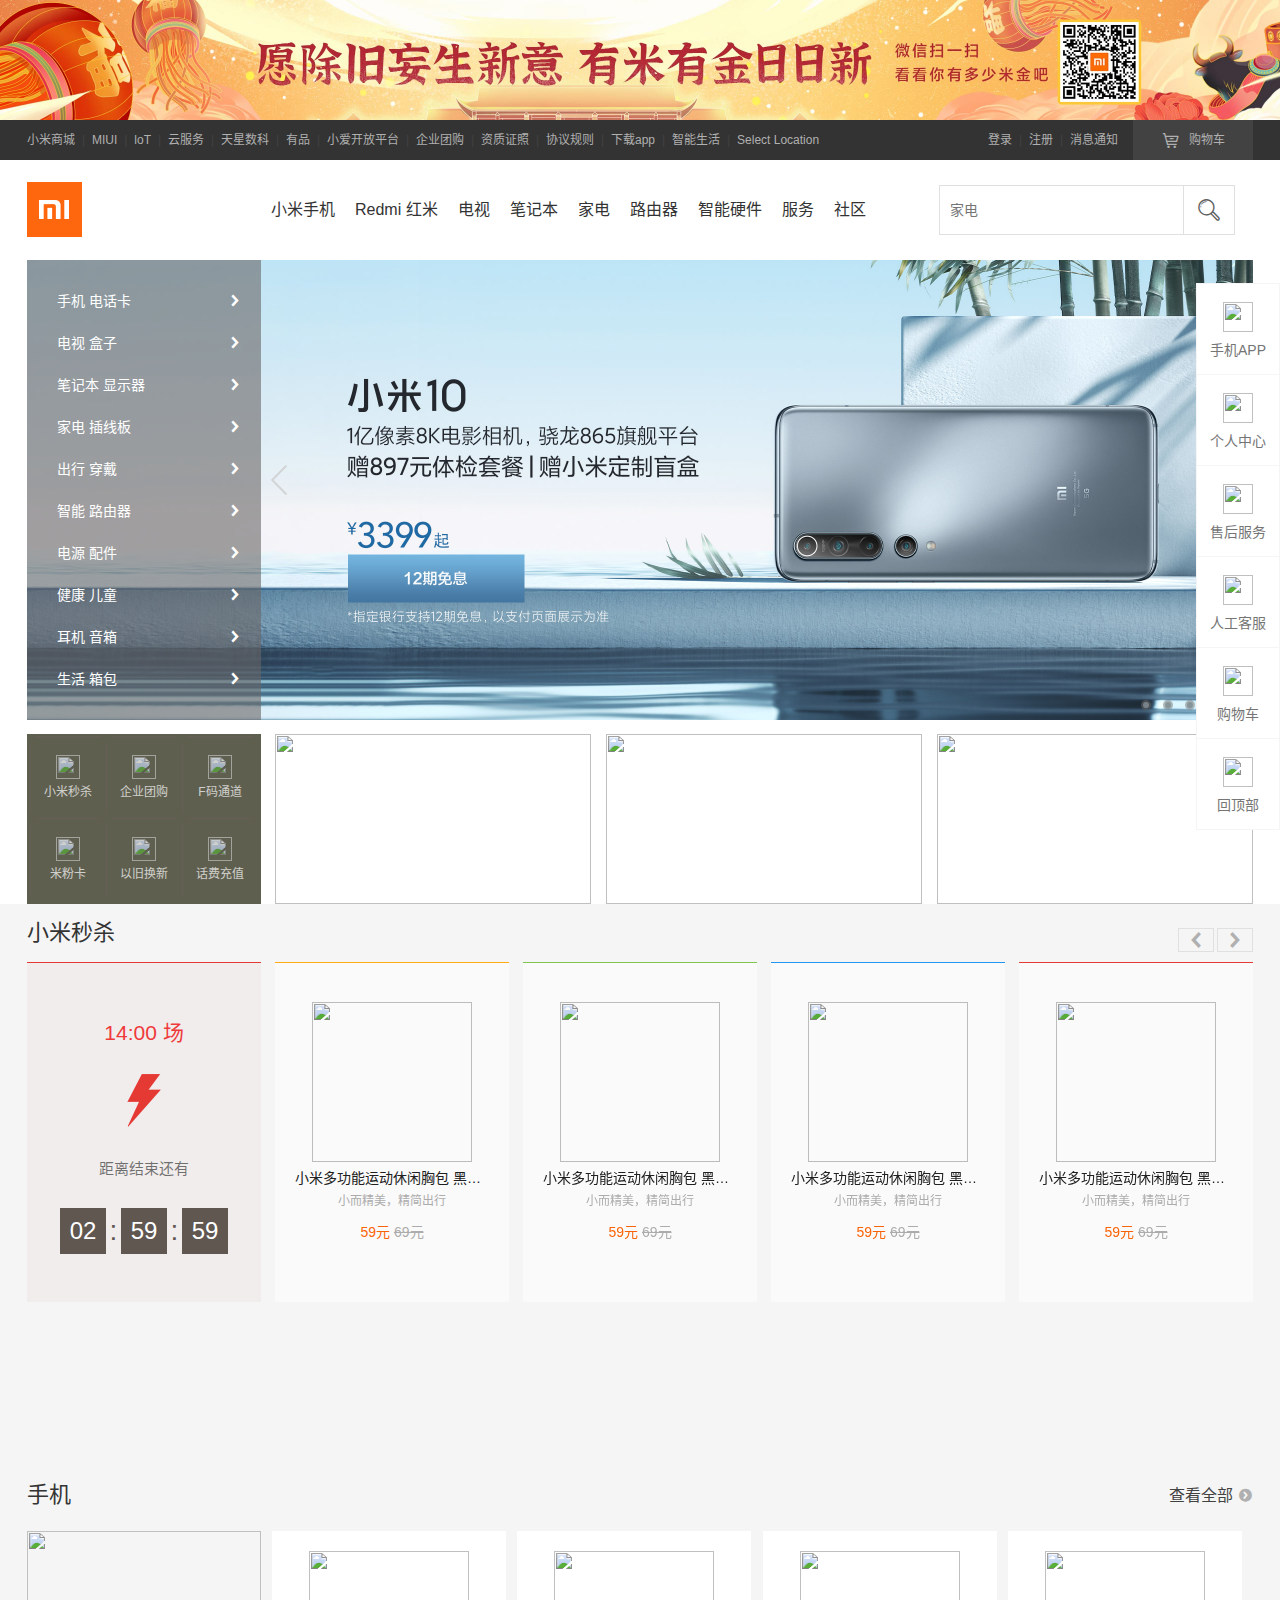
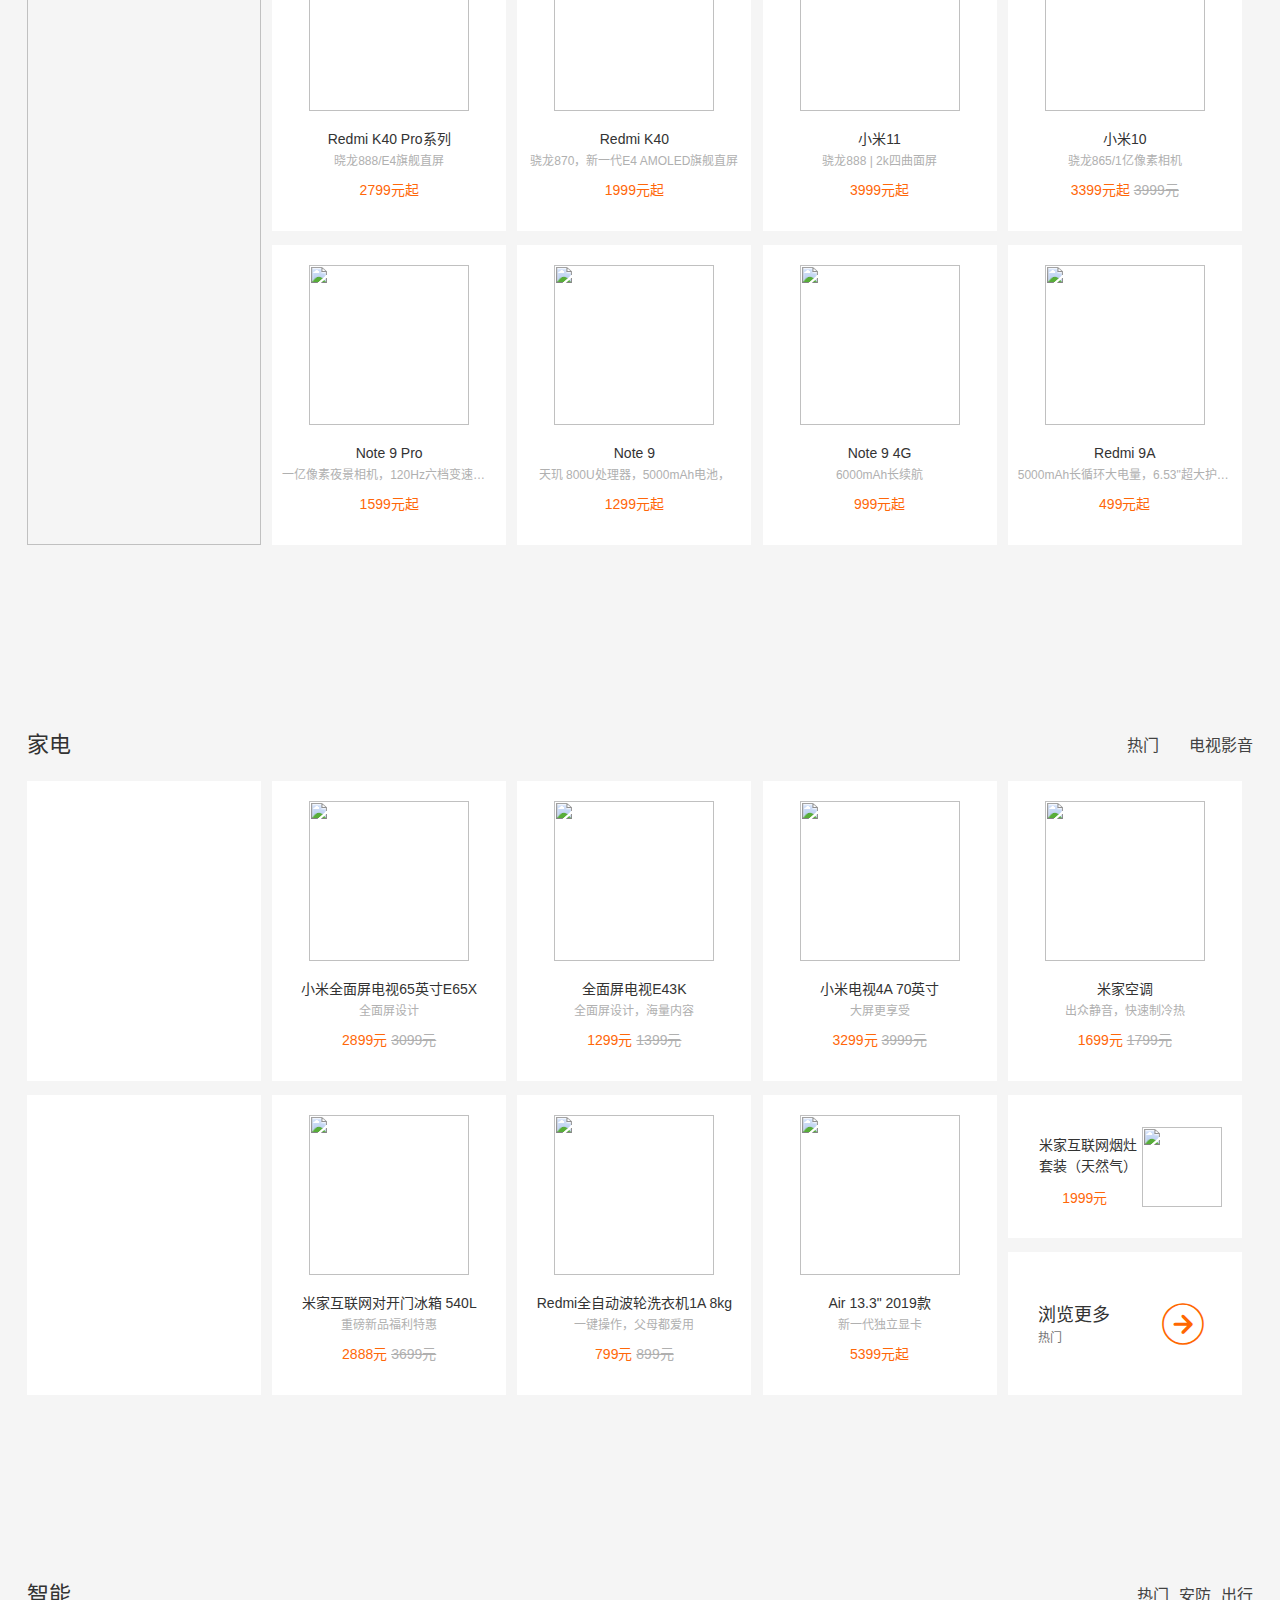
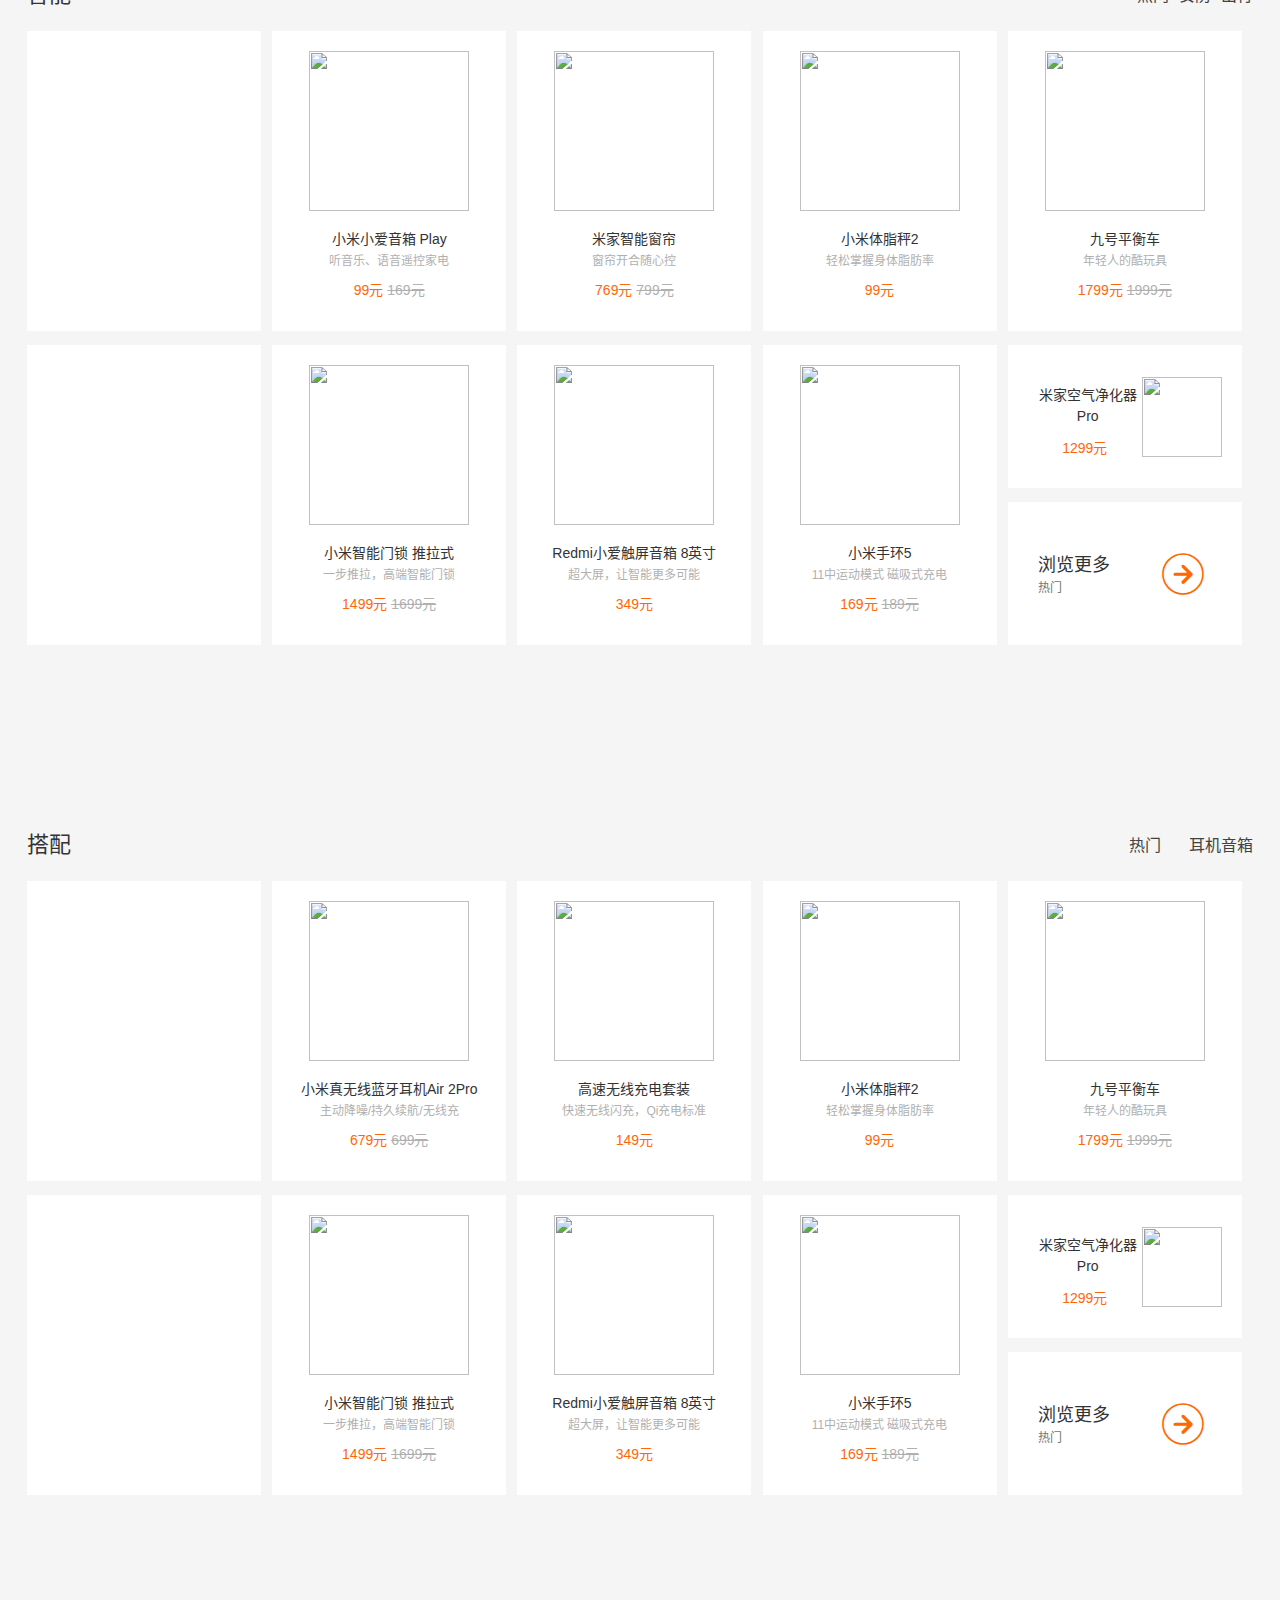
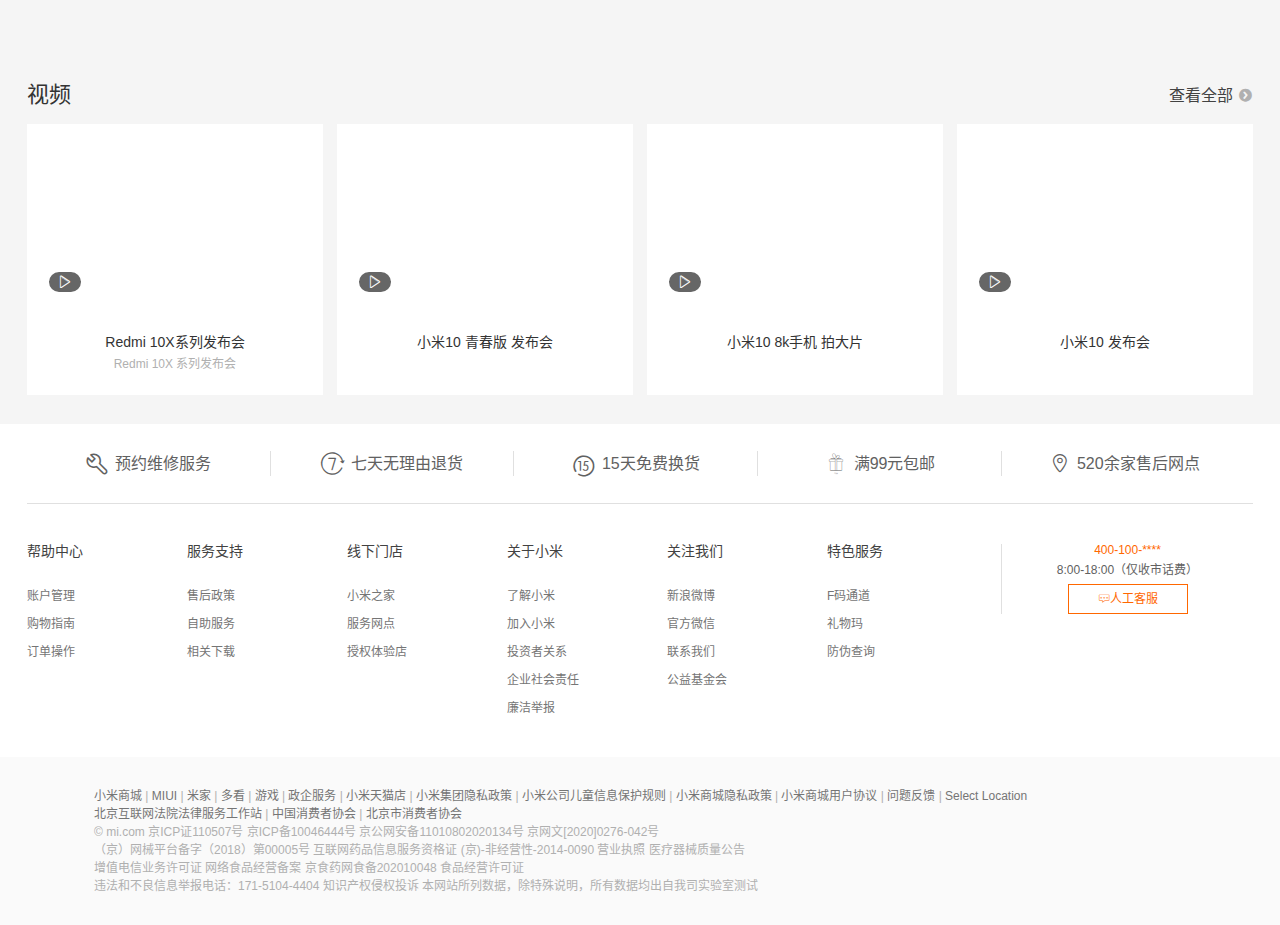
==== commit 088ee44f: "mi.com Practise" ====
--- a/Practise/mi.com/index.html
+++ b/Practise/mi.com/index.html
@@ -12,6 +12,8 @@
   <link rel="stylesheet" href="./assets/css/site-category.css">
   <link rel="stylesheet" href="./assets/css/main-screen.css">
   <link rel="stylesheet" href="./assets/css/secondary-screen.css">
+  <link rel="stylesheet" href="./assets/css/footer.css">
+  <link rel="stylesheet" href="./assets/css/tools-bar.css">
 </head>
 <body>
 <style>
@@ -3458,7 +3460,246 @@
   
   <!-- 网页页脚 -->
   <div class="footer">
-    
+    <div class="site-footer">
+      <div class="container">
+        <div class="footer-service">
+          <ul class="list-service clearfix">
+            <li>
+              <a href="#">
+                <i class="iconfont">&#xe62e;</i>预约维修服务
+              </a>
+            </li>
+            <li>
+              <a href="#">
+                <i class="iconfont">&#xe60e;</i>七天无理由退货
+              </a>
+            </li>
+            <li>
+              <a href="#">
+                <i class="iconfont">&#xe606;</i>15天免费换货
+              </a>
+            </li>
+            <li>
+              <a href="#">
+                <i class="iconfont">&#xe71c;</i>满99元包邮
+              </a>
+            </li>
+            <li>
+              <a href="#">
+                <i class="iconfont">&#xe647;</i>520余家售后网点
+              </a>
+            </li>
+          </ul>
+        </div>
+        <div class="footer-links clearfix">
+          <dl class="col-links">
+            <dt>帮助中心</dt>
+            <dd>
+              <a href="#">账户管理</a>
+            </dd>
+            <dd>
+              <a href="#">购物指南</a>
+            </dd>
+            <dd>
+              <a href="#">订单操作</a>
+            </dd>
+          </dl>
+          <dl class="col-links">
+            <dt>服务支持</dt>
+            <dd>
+              <a href="#">售后政策</a>
+            </dd>
+            <dd>
+              <a href="#">自助服务</a>
+            </dd>
+            <dd>
+              <a href="#">相关下载</a>
+            </dd>
+          </dl>
+          <dl class="col-links">
+            <dt>线下门店</dt>
+            <dd>
+              <a href="#">小米之家</a>
+            </dd>
+            <dd>
+              <a href="#">服务网点</a>
+            </dd>
+            <dd>
+              <a href="#">授权体验店</a>
+            </dd>
+          </dl>
+          <dl class="col-links">
+            <dt>关于小米</dt>
+            <dd>
+              <a href="#">了解小米</a>
+            </dd>
+            <dd>
+              <a href="#">加入小米</a>
+            </dd>
+            <dd>
+              <a href="#">投资者关系</a>
+            </dd>
+            <dd>
+              <a href="#">企业社会责任</a>
+            </dd>
+            <dd>
+              <a href="#">廉洁举报</a>
+            </dd>
+          </dl>
+          <dl class="col-links">
+            <dt>关注我们</dt>
+            <dd>
+              <a href="#">新浪微博</a>
+            </dd>
+            <dd>
+              <a href="#">官方微信</a>
+            </dd>
+            <dd>
+              <a href="#">联系我们</a>
+            </dd>
+            <dd>
+              <a href="#">公益基金会</a>
+            </dd>
+          </dl>
+          <dl class="col-links">
+            <dt>特色服务</dt>
+            <dd>
+              <a href="#">F码通道</a>
+            </dd>
+            <dd>
+              <a href="#">礼物玛</a>
+            </dd>
+            <dd>
+              <a href="#">防伪查询</a>
+            </dd>
+          </dl>
+          <div class="col-contact">
+            <p class="phone">400-100-****</p>
+            <p>8:00-18:00（仅收市话费）</p>
+            <a href="#">
+              <i class="iconfont">&#xe603;</i>人工客服
+            </a>
+          </div>
+        </div>
+      </div>
+    </div>
+    <div class="site-info">
+      <div class="container">
+        <div class="logo">小米官网</div>
+        <div class="info-text">
+          <p class="sites">
+            <a href="#">小米商城</a>
+            <span class="sep">|</span>
+            <a href="#">MIUI</a>
+            <span class="sep">|</span>
+            <a href="#">米家</a>
+            <span class="sep">|</span>
+            <a href="#">多看</a>
+            <span class="sep">|</span>
+            <a href="#">游戏</a>
+            <span class="sep">|</span>
+            <a href="#">政企服务</a>
+            <span class="sep">|</span>
+            <a href="#">小米天猫店</a>
+            <span class="sep">|</span>
+            <a href="#">小米集团隐私政策</a>
+            <span class="sep">|</span>
+            <a href="#">小米公司儿童信息保护规则</a>
+            <span class="sep">|</span>
+            <a href="#">小米商城隐私政策</a>
+            <span class="sep">|</span>
+            <a href="#">小米商城用户协议</a>
+            <span class="sep">|</span>
+            <a href="#">问题反馈</a>
+            <span class="sep">|</span>
+            <a href="#">Select Location</a>
+          </p>
+          <p class="sites">
+            <a href="#">北京互联网法院法律服务工作站</a>
+            <span class="sep">|</span>
+            <a href="#">中国消费者协会</a>
+            <span class="sep">|</span>
+            <a href="#">北京市消费者协会</a>
+          </p>
+          <p>
+            ©
+            
+            <a href="#">mi.com</a> 
+            京ICP证110507号
+                
+            <a href="#">京ICP备10046444号</a>
+            <a href="#">京公网安备11010802020134号</a>
+            <a href="#">京网文[2020]0276-042号</a>
+            <br>
+            <a href="#">（京）网械平台备字（2018）第00005号</a>
+            <a href="#">互联网药品信息服务资格证 (京)-非经营性-2014-0090</a>
+            <a href="#">营业执照</a>
+            <a href="#">医疗器械质量公告</a>
+            <br>
+            <a href="#">增值电信业务许可证</a>
+            <a href="#"> 网络食品经营备案 京食药网食备202010048  
+            </a>
+            <a href="#">食品经营许可证</a>
+            <br>
+            <a href="#">
+              违法和不良信息举报电话：171-5104-4404 </a>
+              <a href="#">知识产权侵权投诉</a>
+              <a href="#"> 本网站所列数据，除特殊说明，所有数据均出自我司实验室测试
+              </a>
+          </p>
+        </div>
+      </div>
+    </div>
+  </div>
+
+  <!-- 工具栏 -->
+  <div class="tools-bar">
+    <a href="#">
+      <div class="icons">
+        <img src="https://i8.mifile.cn/b2c-mimall-media/98a23aae70f25798192693f21c4d4039.png" alt="">
+        <img class="hover" src="https://i8.mifile.cn/b2c-mimall-media/74c4fcb4475af8308e9a670db9c01fdf.png" alt="">
+      </div>
+      <span class="text">手机APP</span>
+      <div class="pop-content">
+        <img src="https://i8.mifile.cn/b2c-mimall-media/93650133310ec1c385487417a472a26c.png" alt="">
+        <span class="desc">扫码领取新人百元礼包</span>
+      </div>
+    </a>
+    <a href="#">
+      <div class="icons">
+        <img src="https://i8.mifile.cn/b2c-mimall-media/55cad219421bee03a801775e7309b920.png" alt="">
+        <img class="hover" src="https://i8.mifile.cn/b2c-mimall-media/41f858550f42eb1770b97faf219ae215.png" alt="">
+      </div>
+      <span class="text">个人中心</span>
+    </a>
+    <a href="#">
+      <div class="icons">
+        <img src="https://cdn.cnbj1.fds.api.mi-img.com/mi-mall/12eb0965ab33dc8e05870911b90f3f13.png" alt="">
+        <img class="hover" src="https://cdn.cnbj1.fds.api.mi-img.com/mi-mall/95fbf0081a06eec7be4d35e277faeca0.png" alt="">
+      </div>
+      <span class="text">售后服务</span>
+    </a>
+    <a href="#">
+      <div class="icons">
+        <img src="https://i8.mifile.cn/b2c-mimall-media/4f036ae4d45002b2a6fb6756cedebf02.png" alt="">
+        <img class="hover" src="https://i8.mifile.cn/b2c-mimall-media/5e9f2b1b0da09ac3b3961378284ef2d4.png" alt="">
+      </div>
+      <span class="text">人工客服</span>
+    </a>
+    <a href="#">
+      <div class="icons">
+        <img src="https://i8.mifile.cn/b2c-mimall-media/d7db56d1d850113f016c95e289e36efa.png" alt="">
+        <img class="hover" src="https://i8.mifile.cn/b2c-mimall-media/692a6c3b0a93a24f74a29c0f9d68ec71.png" alt="">
+      </div>
+      <span class="text">购物车</span>
+    </a>
+    <a href="#">
+      <div class="icons">
+        <img src="//i1.mifile.cn/f/i/2018/home/totop.png" alt="">
+        <img class="hover" src="//i1.mifile.cn/f/i/2018/home/totop_hover.png" alt="">
+      </div>
+      <span class="text">回顶部</span>
+    </a>
   </div>
 </body>
 </html>--- a/Practise/mi.com/assets/css/header.css
+++ b/Practise/mi.com/assets/css/header.css
@@ -1,360 +1,359 @@
-.site-banners{
-  position: relative;
-  width: 100%;
-  height: 120px;
-}
-.site-banners .topbar-banners{
-  position: absolute;
-  width: 100%;
-  height: 120px;
-  background-image: url(../images/49aa1df3471f88dd2235db8a40785977.jpg);
-  background-repeat: no-repeat;
-  background-size: auto 120px;
-  background-position: 50%;
-}
-
-.site-topbar{
-  position: relative;
-  z-index: 30;
-  height: 40px;
-  color: #b0b0b0;
-  background-color: #333;
-  font-size: 12px;
-}
-.topbar-nav{
-  float: left;
-  height: 40px;
-  line-height: 40px;
-}
-.topbar-nav a,
-.topbar-info a{
-  color: #b0b0b0;
-  display: inline-block;
-  line-height: 40px;
-}
-.topbar-nav a:hover,
-.topbar-info a:hover{
-  color: #fff;
-}
-.topbar-nav span,
-.topbar-info span{
-  margin: 0.3em;
-  color: #424242;
-}
-.download-app{
-  position: relative;
-}
-.download-app::before{
-  content: "";
-  display: none;
-  position: absolute;
-  bottom: 0;
-  left: 50%;
-  width: 0;
-  height: 0;
-  margin-left: -8px;
-  border-width: 0 8px 8px;
-  border-style: solid;
-  border-color: rgba(0,0,0,0) rgba(0,0,0,0) #fff;
-}
-.download-app:hover::before{
-  display: block;
-}
-.download-app span{
-  position: absolute;
-  top: 40px;
-  left: 50%;
-  width: 124px;
-  height: 0;
-  background-color: #fff;
-  margin-left: -55px;
-  box-shadow: 0 1px 5px #aaa;
-  text-align: center;
-  font-size: 14px;
-  color: #333;
-  line-height: 1;
-  overflow: hidden;
-  transition: height .3s;
-}
-.download-app:hover span{
-  height: 148px;
-  overflow: visible;
-}
-.download-app span img{
-  display: block;
-  margin: 18px auto 12px;
-}
-
-.topbar-info{
-  float: right;
-  height: 40px;
-  line-height: 40px;
-}
-
-.topbar-cart{
-  position: relative;
-  float: right;
-  width: 120px;
-  height: 40px;
-  margin-left: 15px;
-  line-height: 40px;
-}
-.topbar-cart a{
-  position: relative;
-  z-index: 30;
-  display: block;
-  height: 40px;
-  text-align: center;
-  color: #b0b0b0;
-  background-color: #424242;
-  transition: all .2s;
-}
-.topbar-cart a:hover{
-  color: #ff6700;
-}
-.topbar-cart i{
-  margin-right: 4px;
-  font-size: 20px;
-  line-height: 20px;
-  vertical-align: -4px;
-}
-.cart-menu{
-  width: 316px;
-  height: 0;
-  text-align: center;
-  position: absolute;
-  right: 0;
-  transition: all .3s;
-  box-shadow: 0 2px 10px rgb(0 0 0 / 15%);
-  overflow: hidden;
-  background-color: #fff;
-}
-.topbar-cart a:hover .cart-menu{
-  height: 100px;
-  color: #333;
-}
-.cart-menu span{
-  display: block;
-  padding: 20px 0 20px;
-  margin: 0 20px 20px 20px;
-}
-
-.site-header{
-  position: relative;
-  z-index: 20;
-}
-.site-logo{
-  float: left;
-  width: 62px;
-  height: 55px;
-  margin-top: 22px;
-}
-.site-logo a{
-  position: relative;
-  display: block;
-  width: 55px;
-  height: 55px;
-  background-color: #ff670f;
-  overflow: hidden;
-}
-.site-logo a::before,
-.site-logo a::after{
-  content: "";
-  display: block;
-  width: 55px;
-  height: 55px;
-  position: absolute;
-  top: 0;
-  left: 0;
-  transition: all .3s;
-}
-.site-logo a::before{
-  background: url(../images/mi-home.png) no-repeat 50% 50%;
-  opacity: 1;
-  margin-left: -55px;
-}
-.site-logo a::after{
-  background: url(../images/mi-logo.png) no-repeat 50% 50%;
-  opacity: 1;
-}
-
-.site-logo a:hover::before{
-  margin-left: 0px;
-}
-.site-logo a:hover::after{
-  margin-left: +55px;
-}
-
-.header-nav{
-  float: left;
-  width: 850px;
-}
-.nav-list{
-  float: left;
-  width: 820px;
-  height: 88px;
-  margin: 0;
-  padding: 12px 0 0 30px;
-  font-size: 16px;
-}
-.empty-item,
-.nav-item{
-  float: left;
-  vertical-align: top;
-}
-.empty-item{
-  width: 142px;
-  height: 88px;
-}
-.link{
-  display: block;
-  padding: 26px 10px 38px;
-  color: #333;
-  transition: color .3s;
-}
-.link:hover{
-  color: #ff670f;
-}
-.children-item{
-  display: block;
-  position: absolute;
-  z-index: 20;
-  top: 100px;
-  left: 0;
-  width: 100%;
-  height: 0;
-  box-shadow: 0 0 0 rgb(0 0 0 / 0%);
-  transition: all .3s;
-  overflow: hidden;
-  background-color: #fff;
-}
-.nav-item:hover .children-item{
-  border-top: 1px solid #e0e0e0;
-  box-shadow: 0 3px 4px rgb(0 0 0 / 18%);
-  height: 229px;
-}
-.children-list{
-  font-size: 12px;
-}
-.child-item{
-  position: relative;
-  float: left;
-  width: 180px;
-  padding: 35px 12px 0;
-  text-align: center;
-}
-.child-item a{
-  color: #757575;
-}
-.child-img{
-  width: 160px;
-  height: 110px;
-  margin: 0 auto 16px;
-  text-align: center;
-}
-.child-img img{
-  width: 160px;
-  height: 110px;
-}
-.child-text{
-  margin: 0;
-  line-height: 20px;
-}
-.child-prices{
-  margin: 0;
-  line-height: 20px;
-  color: #ff6700;
-}
-.child-item::before{
-  content: "";
-  position: absolute;
-  left: 0;
-  top: 35px;
-  z-index: 1;
-  width: 1px;
-  height: 100px;
-  background-color: #e0e0e0;
-}
-.child-item:first-child::before{
-  background-color: rgb(0 0 0 / 0%);
-}
-.header-search{
-  float: left;
-  width: 296px;
-  margin-top: 25px;
-}
-.search-bar{
-  position: relative;
-  width: 296px;
-  height: 50px;
-  z-index: 20px;
-}
-.search-input,
-.search-button{
-  position: absolute;
-  top: 0;
-  border: 1px solid #e0e0e0;
-  outline: 0;
-  transition: all .3s;
-}
-.search-input{
-  z-index: 1;
-  width: 223px;
-  height: 48px;
-  padding: 0 10px;
-  font-size: 14px;
-  line-height: 48px;
-  right: 51px;
-  box-sizing: content-box;
-}
-.search-button{
-  z-index: 2;
-  width: 52px;
-  height: 50px;
-  font-size: 24px;
-  line-height: 46px;
-  padding: 1px 6px;
-  background-color: #fff;
-  color: #616161;
-  right: 0;
-  box-sizing: border-box;
-  text-align: center;
-}
-.search-button:hover{
-  background-color: #ff6700;
-  color: #fff;
-}
-.search-input:hover,
-.search-bar .search-input:hover ~ a .search-button{
-  border-color: rgb(176, 176, 176);
-}
-.search-input:focus,
-.search-bar .search-input:focus ~ a .search-button,
-.search-bar .search-input:focus ~ .search-keyword{
-  border-color: #ff6700;
-}
-.search-keyword{
-  position: absolute;
-  z-index: 20;
-  left: 0;
-  top: 50px;
-  border: 1px solid #e0e0e0;
-  border-top: 0;
-  background-color: #fff;
-  width: 243px;
-  display: none;
-}
-.search-keyword a{
-  color: #424242;
-  font-size: 12px;
-  display: block;
-  padding: 6px 15px;
-  position: relative;
-  z-index: 40;
-}
-.search-keyword a:hover{
-  background-color: #FAFAFA;
-}
-.search-input:focus ~ .search-keyword{
-  display: block;
+.site-banners{
+  position: relative;
+  width: 100%;
+  height: 120px;
+}
+.site-banners .topbar-banners{
+  position: absolute;
+  width: 100%;
+  height: 120px;
+  background-image: url(../images/49aa1df3471f88dd2235db8a40785977.jpg);
+  background-repeat: no-repeat;
+  background-size: auto 120px;
+  background-position: 50%;
+}
+
+.site-topbar{
+  position: relative;
+  z-index: 30;
+  height: 40px;
+  color: #b0b0b0;
+  background-color: #333;
+  font-size: 12px;
+}
+.topbar-nav{
+  float: left;
+  height: 40px;
+  line-height: 40px;
+}
+.topbar-nav a,
+.topbar-info a{
+  color: #b0b0b0;
+  display: inline-block;
+  line-height: 40px;
+}
+.topbar-nav a:hover,
+.topbar-info a:hover{
+  color: #fff;
+}
+.topbar-nav span,
+.topbar-info span{
+  margin: 0.3em;
+  color: #424242;
+}
+.download-app{
+  position: relative;
+}
+.download-app::before{
+  content: "";
+  display: none;
+  position: absolute;
+  bottom: 0;
+  left: 50%;
+  width: 0;
+  height: 0;
+  margin-left: -8px;
+  border-width: 0 8px 8px;
+  border-style: solid;
+  border-color: rgba(0,0,0,0) rgba(0,0,0,0) #fff;
+}
+.download-app:hover::before{
+  display: block;
+}
+.download-app span{
+  position: absolute;
+  top: 40px;
+  left: 50%;
+  width: 124px;
+  height: 0;
+  background-color: #fff;
+  margin-left: -55px;
+  box-shadow: 0 1px 5px #aaa;
+  text-align: center;
+  font-size: 14px;
+  color: #333;
+  line-height: 1;
+  overflow: hidden;
+  transition: height .3s;
+}
+.download-app:hover span{
+  height: 148px;
+}
+.download-app span img{
+  display: block;
+  margin: 18px auto 12px;
+}
+
+.topbar-info{
+  float: right;
+  height: 40px;
+  line-height: 40px;
+}
+
+.topbar-cart{
+  position: relative;
+  float: right;
+  width: 120px;
+  height: 40px;
+  margin-left: 15px;
+  line-height: 40px;
+}
+.topbar-cart a{
+  position: relative;
+  z-index: 30;
+  display: block;
+  height: 40px;
+  text-align: center;
+  color: #b0b0b0;
+  background-color: #424242;
+  transition: all .2s;
+}
+.topbar-cart a:hover{
+  color: #ff6700;
+}
+.topbar-cart i{
+  margin-right: 4px;
+  font-size: 20px;
+  line-height: 20px;
+  vertical-align: -4px;
+}
+.cart-menu{
+  width: 316px;
+  height: 0;
+  text-align: center;
+  position: absolute;
+  right: 0;
+  transition: all .3s;
+  box-shadow: 0 2px 10px rgb(0 0 0 / 15%);
+  overflow: hidden;
+  background-color: #fff;
+}
+.topbar-cart a:hover .cart-menu{
+  height: 100px;
+  color: #333;
+}
+.cart-menu span{
+  display: block;
+  padding: 20px 0 20px;
+  margin: 0 20px 20px 20px;
+}
+
+.site-header{
+  position: relative;
+  z-index: 20;
+}
+.site-logo{
+  float: left;
+  width: 62px;
+  height: 55px;
+  margin-top: 22px;
+}
+.site-logo a{
+  position: relative;
+  display: block;
+  width: 55px;
+  height: 55px;
+  background-color: #ff670f;
+  overflow: hidden;
+}
+.site-logo a::before,
+.site-logo a::after{
+  content: "";
+  display: block;
+  width: 55px;
+  height: 55px;
+  position: absolute;
+  top: 0;
+  left: 0;
+  transition: all .3s;
+}
+.site-logo a::before{
+  background: url(../images/mi-home.png) no-repeat 50% 50%;
+  opacity: 1;
+  margin-left: -55px;
+}
+.site-logo a::after{
+  background: url(../images/mi-logo.png) no-repeat 50% 50%;
+  opacity: 1;
+}
+
+.site-logo a:hover::before{
+  margin-left: 0px;
+}
+.site-logo a:hover::after{
+  margin-left: +55px;
+}
+
+.header-nav{
+  float: left;
+  width: 850px;
+}
+.nav-list{
+  float: left;
+  width: 820px;
+  height: 88px;
+  margin: 0;
+  padding: 12px 0 0 30px;
+  font-size: 16px;
+}
+.empty-item,
+.nav-item{
+  float: left;
+  vertical-align: top;
+}
+.empty-item{
+  width: 142px;
+  height: 88px;
+}
+.link{
+  display: block;
+  padding: 26px 10px 38px;
+  color: #333;
+  transition: color .3s;
+}
+.link:hover{
+  color: #ff670f;
+}
+.children-item{
+  display: block;
+  position: absolute;
+  z-index: 20;
+  top: 100px;
+  left: 0;
+  width: 100%;
+  height: 0;
+  box-shadow: 0 0 0 rgb(0 0 0 / 0%);
+  transition: all .3s;
+  overflow: hidden;
+  background-color: #fff;
+}
+.nav-item:hover .children-item{
+  border-top: 1px solid #e0e0e0;
+  box-shadow: 0 3px 4px rgb(0 0 0 / 18%);
+  height: 229px;
+}
+.children-list{
+  font-size: 12px;
+}
+.child-item{
+  position: relative;
+  float: left;
+  width: 180px;
+  padding: 35px 12px 0;
+  text-align: center;
+}
+.child-item a{
+  color: #757575;
+}
+.child-img{
+  width: 160px;
+  height: 110px;
+  margin: 0 auto 16px;
+  text-align: center;
+}
+.child-img img{
+  width: 160px;
+  height: 110px;
+}
+.child-text{
+  margin: 0;
+  line-height: 20px;
+}
+.child-prices{
+  margin: 0;
+  line-height: 20px;
+  color: #ff6700;
+}
+.child-item::before{
+  content: "";
+  position: absolute;
+  left: 0;
+  top: 35px;
+  z-index: 1;
+  width: 1px;
+  height: 100px;
+  background-color: #e0e0e0;
+}
+.child-item:first-child::before{
+  background-color: rgb(0 0 0 / 0%);
+}
+.header-search{
+  float: left;
+  width: 296px;
+  margin-top: 25px;
+}
+.search-bar{
+  position: relative;
+  width: 296px;
+  height: 50px;
+  z-index: 20px;
+}
+.search-input,
+.search-button{
+  position: absolute;
+  top: 0;
+  border: 1px solid #e0e0e0;
+  outline: 0;
+  transition: all .3s;
+}
+.search-input{
+  z-index: 1;
+  width: 223px;
+  height: 48px;
+  padding: 0 10px;
+  font-size: 14px;
+  line-height: 48px;
+  right: 51px;
+  box-sizing: content-box;
+}
+.search-button{
+  z-index: 2;
+  width: 52px;
+  height: 50px;
+  font-size: 24px;
+  line-height: 46px;
+  padding: 1px 6px;
+  background-color: #fff;
+  color: #616161;
+  right: 0;
+  box-sizing: border-box;
+  text-align: center;
+}
+.search-button:hover{
+  background-color: #ff6700;
+  color: #fff;
+}
+.search-input:hover,
+.search-bar .search-input:hover ~ a .search-button{
+  border-color: rgb(176, 176, 176);
+}
+.search-input:focus,
+.search-bar .search-input:focus ~ a .search-button,
+.search-bar .search-input:focus ~ .search-keyword{
+  border-color: #ff6700;
+}
+.search-keyword{
+  position: absolute;
+  z-index: 20;
+  left: 0;
+  top: 50px;
+  border: 1px solid #e0e0e0;
+  border-top: 0;
+  background-color: #fff;
+  width: 243px;
+  display: none;
+}
+.search-keyword a{
+  color: #424242;
+  font-size: 12px;
+  display: block;
+  padding: 6px 15px;
+  position: relative;
+  z-index: 40;
+}
+.search-keyword a:hover{
+  background-color: #FAFAFA;
+}
+.search-input:focus ~ .search-keyword{
+  display: block;
 }--- a/Practise/mi.com/assets/css/footer.css
+++ b/Practise/mi.com/assets/css/footer.css
@@ -0,0 +1,115 @@
+.footer-service{
+  padding: 27px 0;
+  border-bottom: 1px solid #e0e0e0;
+}
+.list-service li{
+  float: left;
+  width: 19.8%;
+  height: 25px;
+  border-left: 1px solid #e0e0e0;
+  font-size: 16px;
+  line-height: 25px;
+  text-align: center;
+}
+.list-service li a{
+  color: #616161;
+  transition: color .2s;
+}
+.list-service li a i{
+  margin-right: 6px;
+  font-size: 24px;
+  line-height: 24px;
+  vertical-align: -4px;
+}
+.list-service li:first-child{
+  border-left: none;
+}
+.list-service li:hover a{
+  color: #ff6700;
+}
+
+.footer-links{
+  padding: 40px 0;  
+}
+.col-links{
+  float: left;
+  width: 160px;
+  margin: 0;
+}
+.col-links dt{
+  margin: -1px 0 26px;
+  font-size: 14px;
+  line-height: 1.25;
+  color: #424242;
+}
+.col-links dd{
+  margin: 10px 0 0;
+  font-size: 12px;
+}
+.col-contact{
+  float: right;
+  width: 251px;
+  border-left: 1px solid #e0e0e0;
+  text-align: center;
+  color: #616161;
+}
+.col-contact p{
+  margin: 0 0 5px 0;
+  font-size: 12px;
+}
+.phone{
+  font-size: 22px;
+  line-height: 1;
+  color: #ff6700;
+}
+.col-contact > a{
+  display: inline-block;
+  border: 1px solid #ff6700;
+  background-color: #fff;
+  color: #ff6700;
+  width: 118px;
+  height: 28px;
+  margin: 0;
+  padding: 0;
+  cursor: pointer;
+  font-size: 12px;
+  line-height: 28px;
+}
+
+
+.site-info{
+  padding: 30px 0;
+  font-size: 12px;
+  background: #fafafa;
+}
+.site-info .container{
+  position: relative;
+}
+.site-info .logo{
+  width: 57px;
+  height: 57px;
+  margin-right: 10px;
+  position: absolute;
+  top: 0;
+  left: 0;
+  background: url(https://s02.mifile.cn/assets/static/image/logo-footer.png) no-repeat 50% 50%;
+  overflow: hidden;
+  font-size: 0;
+}
+.info-text{
+  color: #b0b0b0;
+  padding-left: 67px;
+}
+.info-text .sites a{
+  color: #757575;
+}
+.info-text p{
+  margin: 0;
+  line-height: 18px;
+}
+.info-text p a{
+  color: #b0b0b0;
+}
+.info-text p a:hover{
+  color: #ff6700;
+}--- a/Practise/mi.com/assets/css/tools-bar.css
+++ b/Practise/mi.com/assets/css/tools-bar.css
@@ -0,0 +1,81 @@
+.tools-bar{
+  position: fixed;
+  bottom: 70px;
+  right: 0;
+  z-index: 100;
+}
+.tools-bar a{
+  position: relative;
+  display: block;
+  width: 82px;
+  height: 90px;
+  margin-top: -1px;
+  background-color: #fff;
+  border: 1px solid #f5f5f5;
+  text-align: center;
+  transition: color .3s;
+}
+.icons{
+  position: relative;
+  width: 30px;
+  height: 30px;
+  margin: 0 auto 8px;
+  padding-top: 18px;
+}
+.icons img{
+  position: absolute;
+  bottom: 0;
+  left: 0;
+  width: 30px;
+  height: 30px;
+  opacity: 0;
+  transition: opacity .3s;
+}
+.icons img:first-child{
+  opacity: 1;
+}
+.tools-bar a:hover{
+  color: #ff6700;
+}
+.tools-bar a:hover .hover{
+  opacity: 1;
+}
+
+.pop-content{
+  position: absolute;
+  top: 0;
+  left: 0;
+  padding: 14px;
+  background-color: #fff;
+  border: 1px solid #f5f5f5;
+  opacity: 0;
+  transition: opacity .3s;
+  visibility: hidden;
+  transform: translateZ(0);
+}
+.pop-content img{
+  display: block;
+  width: 100px;
+  height: 100px;
+  margin: 6px auto;
+}
+.tools-bar a:hover .pop-content{
+  transform: translate3d(-110%,0,0);
+  opacity: 1;
+  visibility: visible;
+}
+.pop-content::after{
+  content: "";
+  position: absolute;
+  top: 21%;
+  width: 0;
+  height: 0;
+  border-width: 10px;
+  border-style: solid;
+  overflow: hidden;
+}
+.tools-bar a:hover .pop-content::after{
+  right: -18px;
+  border-color: rgba(0, 0, 0, 0) rgba(0, 0, 0, 0) rgba(0, 0, 0, 0) #fff;
+  z-index: 10;
+}